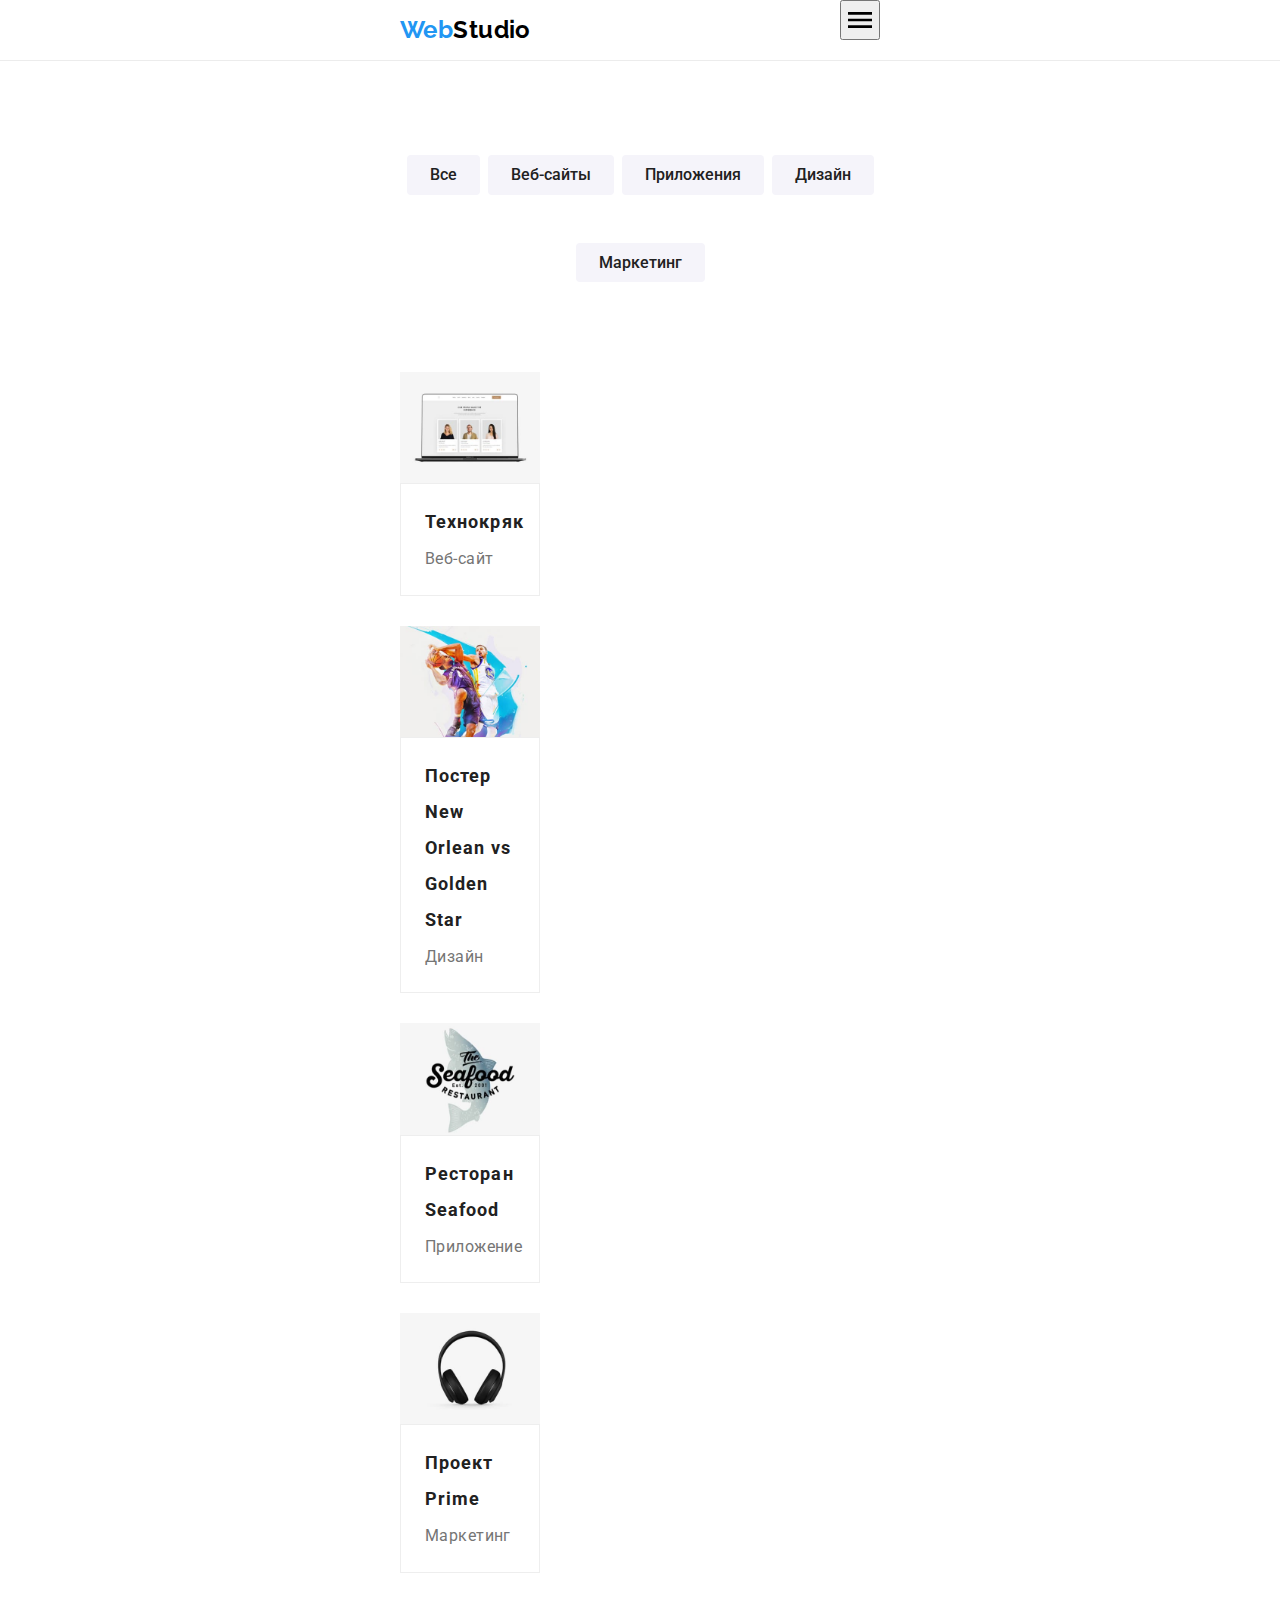
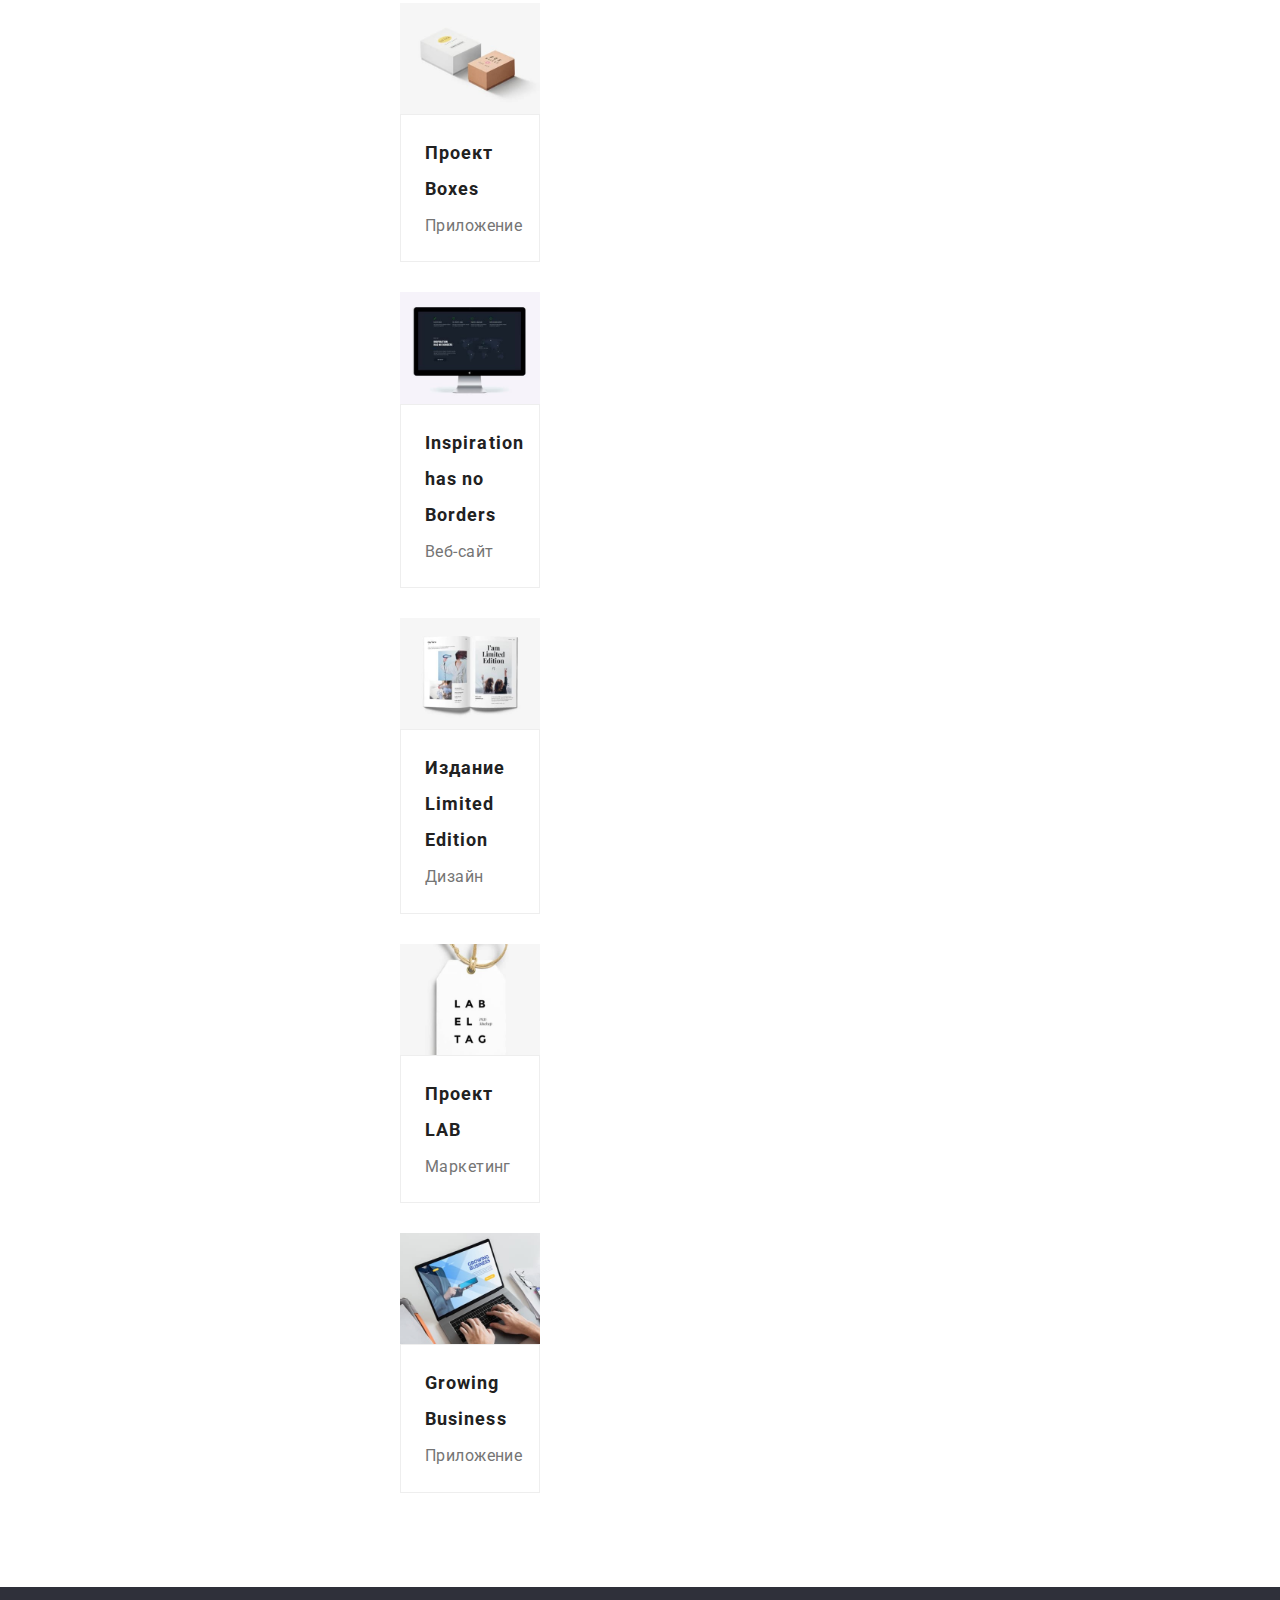
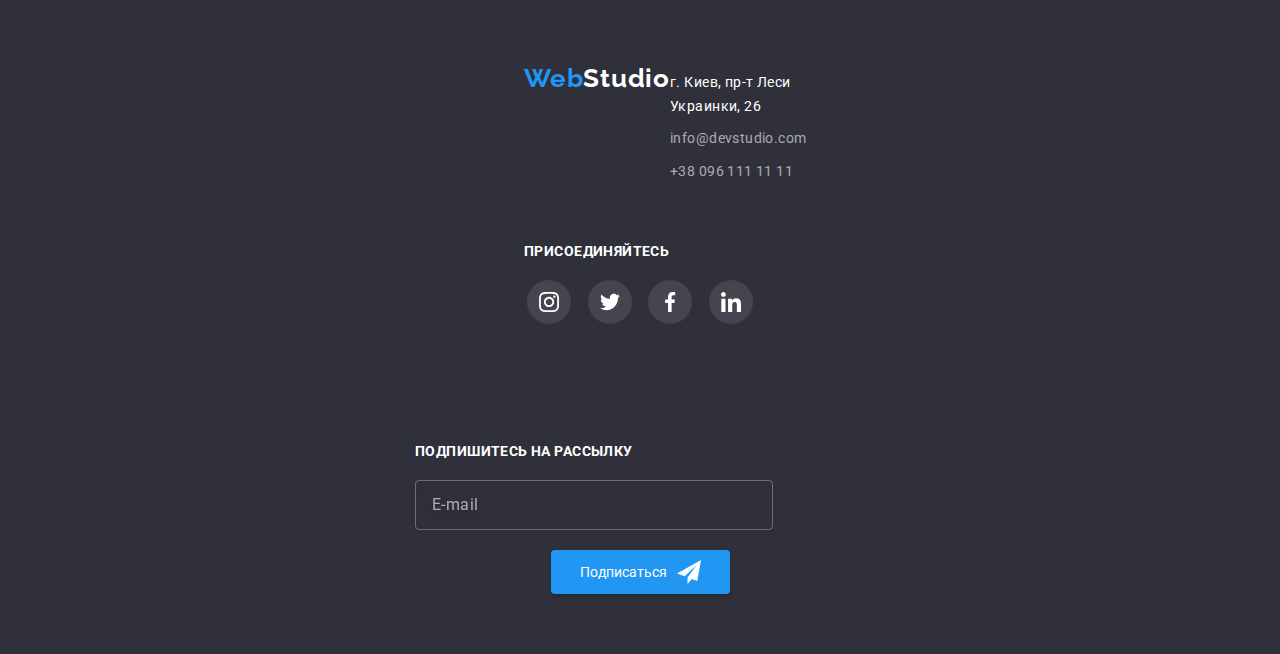
==== portfolio.html @ f0e261b6 "update" ====
<!DOCTYPE html>
<html lang="ru">

<head>
    <meta charset="UTF-8">
    <meta http-equiv="X-UA-Compatible" content="IE=edge">
    <meta name="viewport" content="width=device-width, initial-scale=1.0">
    <title>Портфолио</title>
    <link rel="preconnect" href="https://fonts.googleapis.com">
    <link rel="preconnect" href="https://fonts.gstatic.com" crossorigin>
    <link
        href="https://fonts.googleapis.com/css2?family=Raleway:wght@700&family=Roboto:wght@400;500;700;900&display=swap"
        rel="stylesheet">
    <link rel="stylesheet" href="https://cdnjs.cloudflare.com/ajax/libs/modern-normalize/1.1.0/modern-normalize.css">
    <link rel=" stylesheet" href="./css/main.min.css">
</head>

<body>
    <!-- Шапка сайта -->
    <!-- <header class="header">
        <div class="container header-container">
            <nav class="navigation">
                <a lang="en" href="./index.html" class="logo">
                    <span class="logo__accent">Web</span>Studio
                </a>
                <ul class="navigation-list">
                    <li><a href="./index.html" class="navigation-list__link">Студия</a></li>
                    <li><a href="./portfolio.html" class="navigation-list__link current">Портфолио</a></li>
                    <li><a href="./portfolio.html" class="navigation-list__link">Контакты</a></li>
                </ul>
            </nav>
            <ul class="contact-list">
                <li class="contact-list__item">
                    <a lang="en" href="mailto:info@devstudio.com" class="contact-list__email">
                        <svg class="contact-list__icon-envelope" width="16px" height="12px">
                            <use href="./images2/symbol-defs.svg#icon-envelope-hover">
                            </use>
                        </svg>info@devstudio.com
                    </a>
                </li>
                <li class="contact-list__item">
                    <a href="tel:+380961111111" class="contact-list__tel">
                        <svg class="contact-list__icon-tel" width="10px" height="16px">
                            <use href="./images2/symbol-defs.svg#icon-tel"></use>
                        </svg>+38 096 111 11 11
                    </a>
                </li>
            </ul>
        </div>
    </header> -->
    <!--Шапка сайта -->
    <header class="header">
        <div class="container header-container">
            <!-- мобильное меню шапки -->
            <div class="logo-box">
                <a lang=" en" href="./index.html" class="logo">
                    <span class="logo__accent">Web</span>Studio
                </a>
                <button type="button" class="menu-open-button js-open-menu" aria-expanded="false"
                    aria-controls="mobile-menu">
                    <svg width="24" height="16" aria-label="Переключатель мобильного меню">
                        <use class="icon-menu" href="./images3/symbol-defs4.svg#icon-menu_24px"></use>
                    </svg>
                </button>
            </div>
            <div class="menu-container js-menu-container" id="mobile-menu">
                <button type="button" class="menu-close-button js-close-menu" aria-expanded="false"
                    aria-controls="mobile-menu">
                    <svg width="19" height="19" aria-label="Переключатель мобильного меню">
                        <use class="icon-cross" href="./images3/symbol-defs4.svg#icon-close_24px"></use>
                    </svg>
                </button>
                <nav class="mob-menu-navigation">
                    <ul class="mob-menu-list">
                        <li><a href="./index.html" class="mob-menu__link current-mob">Студия</a></li>
                        <li><a href="./portfolio.html" class="mob-menu__link">Портфолио</a></li>
                        <li><a href="./portfolio.html" class="mob-menu__link">Контакты</a></li>
                    </ul>
                </nav>
                <div class="mobile-box">
                    <ul class="mob-menu-contact-list">
                        <li class="mob-menu-contact__item">
                            <a href="tel:+380961111111" class="mob-menu-contact__tel">
                                +38 096 111 11 11
                            </a>
                        </li>
                        <li class="mob-menu-contact__item">
                            <a lang="en" href="mailto:info@devstudio.com" class="mob-menu-contact__email">
                                info@devstudio.com
                            </a>
                        </li>
                    </ul>
                    <ul class="mob-menu-social__list">
                        <li class="mob-menu-social__item"><a class="mob-menu-social" href=" #">Instagram</a>
                        </li>
                        <li class="mob-menu-social__item"><a class="mob-menu-social" href="#">Twitter</a>
                        </li>
                        <li class="mob-menu-social__item"><a class="mob-menu-social" href="#">Facebook</a>
                        </li>
                        <li class="mob-menu-social__item"><a class="mob-menu-social" href="#">LinkedIn</a>
                        </li>
                    </ul>
                </div>
            </div>
        </div>
        </div>
    </header>
    <main>
        <section class="galery">
            <div class="container">
                <!-- Фильтр работ -->
                <h1 class="visually-hidden">Наши работы</h1>
                <ul class="btn-group">
                    <li><button class="btn-group__button primary" type="button">Все</button></li>
                    <li><button class="btn-group__button" type="button">Веб-сайты</button></li>
                    <li><button class="btn-group__button" type="button">Приложения</button></li>
                    <li><button class="btn-group__button" type="button">Дизайн</button></li>
                    <li><button class="btn-group__button" type="button">Маркетинг</button></li>
                </ul>
                <!-- Галерея -->
                <ul class="galery-list">
                    <li class="galery-list__item">
                        <a href="#" class="galery-list__photo" target="_blank">
                            <div class="product">
                                <img src="./images/img1.jpg" alt="Фото сайта" width="370" />
                                <div class="product__text">
                                    <p class="product__overlay">Ресурс предлагает комплексные предложения с разным
                                        уровнем
                                        функционала и
                                        сервисов. Все это позволит посетителю получить исчерпывающие сведения о компании
                                        или частном лице.</p>
                                </div>
                            </div>
                            <div class="product__name">
                                <h2 class="product__title">Технокряк</h2>
                                <p class="product__work">Веб-сайт</p>
                            </div>
                        </a>
                    </li>
                    <li class="galery-list__item">
                        <a href="#" class="galery-list__photo" target="_blank">
                            <div class="product">
                                <img src=" ./images/img2.jpg" alt="Фото постера" width="370" />
                                <div class="product__text">
                                    <p class="product__overlay">Ресурс предлагает комплексные предложения с разным
                                        уровнем
                                        функционала и
                                        сервисов. Все это позволит посетителю получить исчерпывающие сведения о компании
                                        или частном лице.</p>
                                </div>
                            </div>
                            <div class="product__name">
                                <h2 class="product__title">Постер New Orlean vs Golden Star</h2>
                                <p class="product__work">Дизайн</p>
                            </div>
                        </a>
                    </li>
                    <li class="galery-list__item">
                        <a href="#" class="galery-list__photo" target="_blank">
                            <div class="product">
                                <img src="./images/img3.jpg" alt="Фото ресторана" width="370" />
                                <div class="product__text">
                                    <p class="product__overlay">Ресурс предлагает комплексные предложения с разным
                                        уровнем
                                        функционала и
                                        сервисов. Все это позволит посетителю получить исчерпывающие сведения о компании
                                        или частном лице.</p>
                                </div>
                            </div>
                            <div class="product__name">
                                <h2 class="product__title">Ресторан Seafood</h2>
                                <p class="product__work">Приложение</p>
                            </div>
                        </a>
                    </li>
                    <li class="galery-list__item">
                        <a href="#" class="galery-list__photo" target="_blank">
                            <div class="product">
                                <img src="./images/img4.jpg" alt="Фото Аудио" width="370" />
                                <div class="product__text">
                                    <p class="product__overlay">Ресурс предлагает комплексные предложения с разным
                                        уровнем
                                        функционала и
                                        сервисов. Все это позволит посетителю получить исчерпывающие сведения о компании
                                        или частном лице.</p>
                                </div>
                            </div>
                            <div class="product__name">
                                <h2 class="product__title">Проект Prime</h2>
                                <p class="product__work">Маркетинг</p>
                            </div>
                        </a>
                    </li>
                    <li class="galery-list__item">
                        <a href="#" class="galery-list__photo" target="_blank">
                            <div class="product">
                                <img src="./images/img5.jpg" alt="Фото Коробок" width="370" />
                                <div class="product__text">
                                    <p class="product__overlay">Ресурс предлагает комплексные предложения с разным
                                        уровнем
                                        функционала и
                                        сервисов. Все это позволит посетителю получить исчерпывающие сведения о компании
                                        или частном лице.</p>
                                </div>
                            </div>
                            <div class="product__name">
                                <h2 class="product__title">Проект Boxes</h2>
                                <p class="product__work">Приложение</p>
                            </div>
                        </a>
                    </li>
                    <li class="galery-list__item">
                        <a href="#" class="galery-list__photo" target="_blank">
                            <div class="product">
                                <img src="./images/img6.jpg" alt="Фото Монитора" width="370" />
                                <div class="product__text">
                                    <p class="product__overlay">Ресурс предлагает комплексные предложения с разным
                                        уровнем
                                        функционала и
                                        сервисов. Все это позволит посетителю получить исчерпывающие сведения о компании
                                        или частном лице.</p>
                                </div>
                            </div>
                            <div class="product__name">
                                <h2 class="product__title">Inspiration has no Borders</h2>
                                <p class="product__work">Веб-сайт</p>
                            </div>
                        </a>
                    </li>
                    <li class="galery-list__item">
                        <a href="#" class="galery-list__photo" target="_blank">
                            <div class="product">
                                <img src="./images/img7.jpg" alt="Фото Книги" width="370" />
                                <div class="product__text">
                                    <p class="product__overlay">Ресурс предлагает комплексные предложения с разным
                                        уровнем
                                        функционала и
                                        сервисов. Все это позволит посетителю получить исчерпывающие сведения о компании
                                        или частном лице.</p>
                                </div>
                            </div>
                            <div class="product__name">
                                <h2 class="product__title">Издание Limited Edition</h2>
                                <p class="product__work">Дизайн</p>
                            </div>
                        </a>
                    </li>
                    <li class="galery-list__item">
                        <a href="#" class="galery-list__photo" target="_blank">
                            <div class="product">
                                <img src="./images/img8.jpg" alt="Фото Бирки" width="370" />
                                <div class="product__text">
                                    <p class="product__overlay">Ресурс предлагает комплексные предложения с разным
                                        уровнем
                                        функционала и
                                        сервисов. Все это позволит посетителю получить исчерпывающие сведения о компании
                                        или частном лице.</p>
                                </div>
                            </div>
                            <div class="product__name">
                                <h2 class="product__title">Проект LAB</h2>
                                <p class="product__work">Маркетинг</p>
                            </div>
                        </a>
                    </li>
                    <li class="galery-list__item">
                        <a href="#" class="galery-list__photo" target="_blank">
                            <div class="product">
                                <img src="./images/img9.jpg" alt="Фото Ноутбук" width="370" />
                                <div class="product__text">
                                    <p class="product__overlay">Ресурс предлагает комплексные предложения с разным
                                        уровнем
                                        функционала и
                                        сервисов. Все это позволит посетителю получить исчерпывающие сведения о компании
                                        или частном лице.</p>
                                </div>
                            </div>
                            <div class="product__name">
                                <h2 class="product__title">Growing Business</h2>
                                <p class="product__work">Приложение</p>
                            </div>
                        </a>
                    </li>
                </ul>
            </div>
        </section>
    </main>
    <!-- Футер сайта -->
    <footer class="footer">
        <div class="container footer-container">
            <div class="locate">
                <a lang="en" href="./index.html" class="logo">
                    <span class="logo__accent">Web</span>Studio
                </a>
                <address class="adress">
                    <ul class="adress__list">
                        <li class="adress__item">г. Киев, пр-т Леси Украинки, 26</li>
                        <li><a lang="en" href="mailto:info@devstudio.com"
                                class="adress__email-item">info@devstudio.com</a>
                        </li>
                        <li><a href="tel:+380961111111" class="adress__tel-item">+38 096 111 11 11</a></li>
                    </ul>
                </address>
            </div>
            <div class="join section">
                <h3 class="join__title">присоединяйтесь</h3>
                <ul class="join__list">
                    <li class="media">
                        <a href="" class="media__link">
                            <svg class="media__icon" width="20" height="20">
                                <use href="./images2/symbol-defs.svg#icon-instagram" />
                            </svg>
                        </a>
                    </li>
                    <li class="media">
                        <a href="" class="media__link">
                            <svg class="media__icon" width="20" height="20">
                                <use href="./images2/symbol-defs.svg#icon-twitter" />
                            </svg>
                        </a>
                    </li>
                    <li class="media">
                        <a href="" class="media__link">
                            <svg class="media__icon" width="20" height="20">
                                <use href="./images2/symbol-defs.svg#icon-facebook" />
                            </svg>
                        </a>
                    </li>
                    <li class="media">
                        <a href="" class="media__link">
                            <svg class="media__icon" width="20" height="20">
                                <use href="./images2/symbol-defs.svg#icon-linkedin" />
                            </svg>
                        </a>
                    </li>
                </ul>
            </div>
            <form class="subscription">
                <p class="subscription__title">Подпишитесь на рассылку</p>
                <label class="subscription-label" for="email"></label>
                <div class="subscription__btn">
                    <input class="subscription__input" type="email" name="email" id="email" placeholder="E-mail" />
                    <button class="subscription__button" type="submit">Подписаться
                        <svg class="subscription__icon" width="24" height="24">
                            <use href="./images3/symbol-defs2.svg#icon-icon-send"></use>
                        </svg>
                    </button>
                </div>
            </form>
        </div>
        </div>
    </footer>
    <script src="./js/modal.js"></script>
</body>



</html>
---- css/main.min.css ----
.visually-hidden{position:absolute;white-space:nowrap;width:1px;height:1px;overflow:hidden;border:0;padding:0;clip:rect(0 0 0 0);-webkit-clip-path:inset(50%);clip-path:inset(50%);margin:-1px}.backdrop.is-hidden{opacity:0;pointer-events:none;visibility:hidden}:root{--primary-text-color: #212121;--title-text-color: #757575;--secondary-title-text-color: #000000;--accent-color: #2196F3;--secondary-accent-color: #188CE8;--white: #FFFFFF;--primary-background-color: #2F303A;--secondary-background-color: #F5F4FA;--grey: #AFB1B8;--timing-function: cubic-bezier(0.4, 0, 0.2, 1)}.container{padding-right:15px;padding-left:15px;margin-left:auto;margin-right:auto;max-width:480px}@media screen and (min-width: 480px){.container{width:450px;max-width:auto;padding-right:0;padding-left:0}}@media screen and (min-width: 768px){.container{width:738px}}@media screen and (min-width: 1170px){.container{width:1170px}}.btn-group__button{gap:8px;border:none;color:var(--primary-text-color);background-color:var(--secondary-background-color);padding:6px 22px}@media screen and (min-width: 480px){.btn-group__button{margin-bottom:40px}}.btn-group__button.primary{display:flex;align-items:center;cursor:pointer;font-family:inherit;font-weight:500;font-size:16px;line-height:1.6;text-align:center;border-radius:4px;margin-left:0px;min-width:73px;color:var(--white);background-color:var(--accent-color)}.btn-group{display:flex;align-items:center;justify-content:flex-start;flex-wrap:wrap;gap:8px;margin-bottom:40px}.btn-group:nth-last-child(3){margin-right:0px}@media screen and (min-width: 768px){.btn-group{justify-content:center;margin-bottom:30px}}@media screen and (min-width: 1200px){.btn-group{justify-content:center;margin-bottom:50px}}.btn-group .btn-group__button{cursor:pointer;font-family:inherit;font-weight:500;font-size:16px;line-height:1.6;text-align:center;padding:6px 22px;border-radius:4px;border:1px solid rgba(0,0,0,0);color:var(--primary-text-color);background-color:var(--secondary-background-color);transition:color 250ms var(--timing-function),background-color 250ms var(--timing-function)}.btn-group .btn-group__button:hover,.btn-group .btn-group__button:focus{color:var(--white);background-color:var(--accent-color);box-shadow:0px 4px 4px rgba(0,0,0,.15)}.contact-list{display:flex;align-items:center;gap:50px;margin-left:auto}.contact-list__item{display:flex;align-items:center;margin-right:10px;gap:10px}.contact-list__email{display:flex;align-items:center;padding-top:32px;padding-bottom:32px;font-weight:500;font-size:14px;line-height:1.14;letter-spacing:.02em;color:var(--title-text-color);fill:currentColor;transition:color 250ms var(--timing-function)}.contact-list__email:hover,.contact-list__email:focus{color:var(--accent-color)}.contact-list__icon-envelope{margin-right:10px}.contact-list__icon-envelope:hover,.contact-list__icon-envelope:focus{fill:var(--accent-color)}.contact-list__tel{display:flex;align-items:center;justify-content:center;padding-top:32px;padding-bottom:32px;font-weight:500;font-size:14px;line-height:1.14;letter-spacing:.02em;color:var(--title-text-color);fill:currentColor;transition:color 250ms var(--timing-function)}.contact-list__tel:hover,.contact-list__tel:focus{color:var(--accent-color)}.contact-list__icon-tel{margin-right:10px}.contact-list__icon-tel:hover,.contact-list__icon-tel:focus{fill:var(--accent-color)}.adress{font-style:normal}.adress__item:hover,.adress__item:focus{color:var(--accent-color)}.adress__list{display:flex;flex-direction:column;gap:9px}.adress__item{font-weight:400;font-size:14px;line-height:1.7;color:var(--white);transition:color 250ms var(--timing-function)}.adress__email-item:hover,.adress__email-item:focus{color:var(--accent-color)}.adress__email-item{font-weight:400;font-size:14px;line-height:1.7;color:rgba(255,255,255,.6);transition:color 250ms var(--timing-function)}.adress__tel-item:hover,.adress__tel-item:focus{color:var(--accent-color)}.adress__tel-item{font-weight:400;font-size:14px;line-height:1.7;color:rgba(255,255,255,.6);transition:color 250ms var(--timing-function)}.backdrop{position:fixed;top:0px;left:0px;width:100%;height:100%;background-color:rgba(0,0,0,.2);overflow-y:scroll}.modal{position:absolute;top:50%;left:50%;width:528px;min-height:581px;padding:40px;background-color:var(--white);box-shadow:0px 1px 3px rgba(0,0,0,.12),0px 1px 1px rgba(0,0,0,.14),0px 2px 1px rgba(0,0,0,.2);border-radius:4px;opacity:1;transform:translate(-50%, -50%) scale(1);transition:transform 250ms var(--timing-function),opacity 250ms var(--timing-function),visibility 250ms var(--timing-function)}@media screen and (min-width: 480px){.modal{position:absolute;top:50%;left:50%;transform:translate(-50%, -50%);max-width:450px;width:100%}}.backdrop.is-hidden .modal{transform:translate(-50%, -50%) scale(0.8)}.modal__close{width:18px;height:18px;background-color:rgba(0,0,0,0)}.modal__button:hover .modal__close,.modal__button:focus .modal__close{fill:var(--accent-color)}.modal__button{display:flex;width:30px;height:30px;border-radius:50%;border:1px solid rgba(0,0,0,.1);align-items:center;justify-content:center;background-color:var(--white);top:8px;right:8px;position:absolute;cursor:pointer;fill:var(--secondary-title-text-color);transition:fill 250ms var(--timing-function)}.modal__title{font-weight:700;font-size:20px;line-height:1.15;text-align:center;letter-spacing:.03em;color:var(--primary-text-color);margin-bottom:12px}.modal__form{width:100%}.checkbox__label{font-size:14px;line-height:1.71;letter-spacing:.03em;color:var(--title-text-color);display:flex;align-items:center}.checkbox__label::before{content:"";width:16px;height:15px;border:2px solid var(--primary-text-color);border-radius:4px;margin-right:7px;align-items:center;transition:background-color 250ms var(--timing-function)}.checkbox:checked+.checkbox__label::before{background-color:var(--accent-color);background-image:url("../images3/icon check-2.svg");background-repeat:no-repeat;background-position:center;background-size:contain;background-origin:border-box;border-color:var(--accent-color)}.checkbox__accent{color:var(--accent-color);border-bottom:1px solid var(--accent-color);cursor:pointer;margin-left:5px;display:inline-block}.checkbox__accent:hover .checkbox__accent:focus{color:var(--accent-color)}.submit{font-weight:700;font-size:16px;line-height:1.88;display:flex;align-items:center;text-align:center;letter-spacing:.06em;width:200px;height:50px;display:block;margin-right:auto;margin-left:auto;padding-top:10px;padding-bottom:10px;padding-left:56px;padding-right:55px;color:var(--white);background-color:var(--accent-color);box-shadow:0px 4px 4px rgba(0,0,0,.15);border-radius:4px;cursor:pointer;border:none;transition:background-color 250ms var(--timing-function)}.submit:hover .submit:focus{background-color:#188ce8}.social__link{display:flex;width:44px;height:44px;border-radius:50%;align-items:center;justify-content:center;fill:currentColor;color:var(--grey);transition:color 250ms var(--timing-function),background-color 250ms var(--timing-function)}.social__link:hover,.social__link:focus{background-color:var(--accent-color);color:var(--white)}.social{display:flex;align-items:center;justify-content:center;gap:10px;margin-top:0px;margin-left:auto;margin-right:auto}.social__item{display:flex;align-items:center;justify-content:center;width:44px;height:44px;border-radius:50%;background-color:var(--white);fill:var(--grey);cursor:pointer}.social__item .one{width:44px;border-radius:50%}.media{gap:10px}.media__link{display:flex;width:44px;height:44px;border-radius:50%;align-items:center;justify-content:center;background-color:rgba(255,255,255,.1);fill:currentColor;color:var(--white);transition:background-color 250ms var(--timing-function)}.media__icon{fill:var(--white)}.media__link:hover,.media__link:focus{background-color:var(--accent-color)}.work__title{display:flex;font-weight:700;font-size:36px;line-height:1.17;text-align:center;justify-content:center;margin-right:auto;margin-bottom:50px;color:var(--primary-text-color)}@media screen and (max-width: 768px){.work__title{display:none}}.team__title{margin-bottom:30px;font-weight:700;font-size:28px;line-height:1.18;text-align:center;letter-spacing:.03em;color:var(--primary-text-color)}@media screen and (max-width: 767px){.team__title{display:none}}@media screen and (min-width: 1200px){.team__title{margin-bottom:50px;font-size:36px}}.clients__title{margin-bottom:30px;font-weight:700;font-size:28px;line-height:1.18;text-align:center;letter-spacing:.03em;color:var(--primary-text-color)}@media screen and (min-width: 1200px){.clients__title{margin-bottom:50px;font-size:36px}}.data{left:7px;bottom:10px;margin-bottom:20px}.data__form-input{width:100%;height:40px;border:1px solid rgba(33,33,33,.2);border-radius:4px;font:inherit;transition:border 250ms var(--timing-function);padding-left:42px}.data__form-input:focus{outline-color:var(--accent-color)}.data__form-input:focus+.data__icon{fill:var(--accent-color)}.data__icon{position:absolute;width:18px;height:18px;top:50%;left:12px;fill:var(--primary-text-color);transform:translateY(-50%);transition:fill 250ms var(--timing-function)}.data__input-wrap{position:relative}.comment__form{font-weight:400;font-size:12px;line-height:1.17;letter-spacing:.01em;width:100%;height:138px;border:1px solid rgba(33,33,33,.2);border-radius:4px;resize:none;padding-top:12px;padding-left:16px}.comment__form:focus{outline-color:var(--accent-color)}.subscription__input{width:358px;height:50px;border:1px solid rgba(255,255,255,.3);filter:drop-shadow(0px 4px 4px rgba(0, 0, 0, 0.15));border-radius:4px;background-color:rgba(0,0,0,0)}.header .logo{color:var(--secondary-title-text-color);font-family:"Raleway",sans-serif;text-decoration:none;font-weight:700;font-size:24px;line-height:1.17}.logo{padding-top:16px;padding-bottom:16px}.logo__accent{color:var(--accent-color)}.footer .logo{font-weight:700;font-size:26px;line-height:1.17;text-align:center;letter-spacing:.03em;color:var(--white);display:inline-block;margin-bottom:20px;font-family:"Raleway",sans-serif;text-decoration:none;background:var(--primary-background-color)}body{font-size:14px;font-family:"Roboto",sans-serif;letter-spacing:.03em;color:var(--primary-text-color);background-color:var(--white)}*,*:before,*:after{padding:0px;margin:0px;box-sizing:border-box}ul{list-style:none;padding:0px;margin:0px}h1,h2,h3,h4,h5,h6,p{margin-top:0px;margin-bottom:0px}img{display:block;width:100%;height:auto;max-width:100%}a{text-decoration:none}.galery{padding-top:94px;padding-bottom:94px}.galery.container{width:1200px;padding-left:15px;padding-right:15px;margin-left:auto;margin-left:auto}.galery-title-hidden{display:none}.product__title{margin-bottom:4px;font-weight:700;font-size:18px;line-height:2;letter-spacing:.06em;color:var(--primary-text-color)}.product__name{flex-grow:1;padding-top:20px;padding-bottom:20px;padding-left:24px;padding-right:24px;border:1px solid #eee}.galery-list__item{width:100%;border-radius:4px}@media screen and (min-width: 480px){.galery-list__item{width:100%}}@media screen and (min-width: 768px){.galery-list__item{width:calc((100% - 30px)/2)}}@media screen and (min-width: 1200px){.galery-list__item{width:calc((100% - 60px)/3)}}.galery-list__item:nth-child(3){margin-right:0px}.galery-list__item:nth-last-child(3){margin-bottom:0px}.galery-list{display:flex;flex-direction:column;justify-content:flex-start;height:100%;gap:30px}.product__work{font-weight:400;font-size:16px;line-height:1.9;color:var(--title-text-color)}.galery-list__photo{display:block;text-decoration:none;transition:box-shadow 250ms var(--timing-function)}.galery-list__photo:hover,.galery-list__photo:focus{box-shadow:0px 4px 4px rgba(0,0,0,.15)}.product__text{position:absolute;top:0;left:0;width:100%;height:100%;color:var(--white);background-color:rgba(33,150,243,.9);transform:translateY(100%);transition:transform 250ms cubic-bezier(0.4, 0, 0.2, 1);padding:63px 24px}.product__overlay{font-weight:400;font-size:18px;line-height:1.56;letter-spacing:.03em;text-align:start}.product{position:relative;overflow:hidden}.galery-list__photo:hover .product__text,.galery-list__photo:focus .product__text{transform:translateY(0%)}.footer{padding-top:60px;padding-bottom:60px;margin-bottom:0px;background:var(--primary-background-color)}footer.container{display:flex;flex-direction:column;align-items:center;justify-content:center}@media screen and (min-width: 768px){footer.container{flex-wrap:wrap;flex-direction:row;align-items:baseline;justify-content:space-around}}.footer-container{padding:60px,0;display:flex;flex-direction:column}@media screen and (max-width: 1199px){.footer-container{display:block;justify-content:center}}@media screen and (min-width: 1220px){.footer-container{display:flex;justify-content:space-between}}.locate{display:flex;flex-direction:column;align-items:center;justify-content:center;padding-left:124px;padding-right:124px;margin-bottom:60px}@media screen and (min-width: 768px){.locate{width:100%;justify-content:space-around;flex-direction:row;align-items:baseline}}@media screen and (min-width: 768px){.adress{display:block;margin-bottom:0}}.header{position:relative;border-bottom:1px solid #ececec}header.container{align-items:center;justify-content:space-between}.header-container{align-items:center}.navigation{align-items:center}.navigation-list__link{font-weight:500;font-size:14px;line-height:1.14;letter-spacing:.02em;color:var(--primary-text-color);transition:color 250ms var(--timing-function)}.navigation-list__link:hover,.navigation-list__link:focus{color:var(--accent-color)}.navigation-list{align-items:center;justify-content:space-between;gap:50px}.current{display:block;padding-top:32px;padding-bottom:32px;color:var(--accent-color);position:relative}.current::after{position:absolute;content:"";display:block;width:100%;height:4px;border-radius:2px;background:var(--accent-color);left:0px;bottom:-1px;transition:background 250ms var(--timing-function),color 250ms var(--timing-function)}.hero{width:100%;height:600px;margin-left:auto;margin-right:auto;background-color:#c4c4c4;background-image:linear-gradient(to right, rgba(47, 48, 58, 0.4), rgba(47, 48, 58, 0.4)),url("../images2/hero.jpg");background-size:cover;background-repeat:no-repeat;background-position:center;text-align:center;padding-top:200px;padding-bottom:200px}@media screen and (min-width: 480px){.hero{width:450px}}@media screen and (min-width: 768px){.hero{width:738px}}@media screen and (min-width: 1170px){.hero{width:1170px}}.hero__title{width:360px;font-weight:900;font-size:26px;line-height:1.6;letter-spacing:.06em;text-transform:uppercase;margin-bottom:35px;margin-left:auto;margin-right:auto;color:var(--white)}.hero__button-primary{font-family:inherit;cursor:pointer;font-weight:700;font-size:16px;line-height:1.88;display:flex;align-items:center;text-align:center;letter-spacing:.06em;padding:10px 22px;margin-bottom:0px;margin-left:auto;margin-right:auto;width:200px;justify-content:center;color:var(--white);background-color:var(--accent-color);border:none;border-radius:4px;transition:background-color 250ms var(--timing-function),color 250ms var(--timing-function)}.hero__button-primary:hover,.hero__button-primary:focus{background:var(--secondary-accent-color);color:var(--white)}.team{padding-top:94px;padding-bottom:94px;background-color:var(--secondary-background-color);margin-bottom:100px}.team__list{width:100%;display:flex;flex-wrap:wrap;align-items:center;gap:30px}.card{background-color:var(--white);box-shadow:0px 1px 3px rgba(0,0,0,.12),0px 1px 1px rgba(0,0,0,.14),0px 2px 1px rgba(0,0,0,.2);border-radius:0px 0px 4px 4px}@media screen and (min-width: 480px){.card{width:100%;margin-bottom:22px}}@media screen and (min-width: 768px){.card{width:calc((100% - 30px)/2);padding-left:15;padding-right:15;padding-top:123;padding-bottom:60}}@media screen and (min-width: 1200px){.card{width:calc((100% - 90px)/4)}}.card__images{margin-bottom:130px}.card__name{padding-top:30px;padding-bottom:30px;padding-right:30px;padding-left:30px}.card__title{margin-bottom:10px;align-content:center;justify-content:center;font-weight:500;font-size:16px;line-height:1.18;text-align:center;color:var(--primary-text-color)}.card__text{font-weight:400;font-size:16px;line-height:1.18;text-align:center;color:var(--title-text-color);margin-bottom:16px}.clients__section{padding-top:60px;padding-bottom:60px}.clients__list{display:flex;flex-direction:column;align-items:center;justify-content:center;margin:-15px}@media screen and (min-width: 1200px){.clients__list{gap:30px}}.clients__item{display:flex;flex-direction:column;align-items:center;justify-content:center}@media screen and (max-width: 767px){.clients__item{width:calc((100% - 30px)/2)}}@media screen and (min-width: 768px){.clients__item{width:calc((100% - 60px)/3)}}@media screen and (min-width: 1200px){.clients__item{width:calc(100% - 30px)}}.clients__link{display:flex;align-items:center;justify-content:center;width:170px;height:92px;border:1px solid #afb1b8;border-radius:4px;fill:currentColor;color:var(--grey);transition:color 250ms var(--timing-function)}.clients__link:hover,.clients__link:focus{border:1px solid var(--accent-color);fill:var(--accent-color)}.clients__logo:hover,.clients__logo:focus{background-color:var(--white);fill:var(--accent-color)}.work{padding-top:0px}@media screen and (max-width: 768px){.work{display:none}}.work__list{display:flex;align-items:center;justify-content:space-between;gap:30px}.specifics{position:relative}.specifics__text{position:absolute;bottom:0px;display:flex;text-align:center;justify-content:center;width:100%;height:70px;background:rgba(47,48,58,.8)}.specifics__name{font-weight:700;font-size:14px;line-height:1.14;text-align:center;padding-top:27px;padding-bottom:27px;letter-spacing:.03em;text-transform:uppercase;color:var(--white)}.subscription-box{display:flex;align-items:center;justify-content:center}@media screen and (min-width: 768px){.subscription-box{flex-wrap:wrap}}.subscription{display:block;justify-content:center;gap:12px;padding-left:15px;padding-right:15px}.subscription__title{font-weight:700;font-size:14px;line-height:1.14;letter-spacing:.03em;text-transform:uppercase;padding-top:0px;padding-bottom:0px;margin-bottom:20px;color:var(--white)}@media screen and (min-width: 768px){.subscription__title{margin-top:60px}}.subscription__btn{flex-direction:column;align-items:center;justify-content:center;gap:12px}.subscription__button{display:flex;align-items:center;justify-content:center;background:var(--accent-color);color:var(--white);box-shadow:0px 4px 4px rgba(0,0,0,.15);border-radius:4px;border:none;padding:10px 29px;margin-top:20px;margin-left:auto;margin-right:auto}.subscription__icon{margin-left:10px;align-self:center;fill:var(--white)}.subscription__input::-moz-placeholder{width:47px;height:20px;left:831px;top:2802px;font-weight:400;font-size:16px;line-height:1.25;align-items:center;letter-spacing:.03em;color:rgba(255,255,255,.6);padding-left:16px}.subscription__input:-ms-input-placeholder{width:47px;height:20px;left:831px;top:2802px;font-weight:400;font-size:16px;line-height:1.25;align-items:center;letter-spacing:.03em;color:rgba(255,255,255,.6);padding-left:16px}.subscription__input::placeholder{width:47px;height:20px;left:831px;top:2802px;font-weight:400;font-size:16px;line-height:1.25;align-items:center;letter-spacing:.03em;color:rgba(255,255,255,.6);padding-left:16px}.features{padding-top:94px;padding-bottom:94px;margin-bottom:0px;background-color:var(--white)}.features .container{display:flex;align-items:center;justify-content:space-between}.features-list__list{display:flex;flex-wrap:wrap;gap:30px}.features-list__icon{display:flex;align-items:center;justify-content:center;height:120px;margin-bottom:30px;background:var(--secondary-background-color);border-radius:4px;background-position:center}@media screen and (min-width: 768px){.features-list__icon{width:calc((100% - 30px)/2)}}@media screen and (min-width: 1200px){.features-list__icon{width:calc((100% - 90px)/4)}}.features-list__title{font-weight:700;font-size:14px;line-height:1.14;letter-spacing:.03em;text-align:center;text-transform:uppercase;margin-bottom:10px;color:var(--primary-text-color)}.features-list__text{font-weight:400;font-size:14px;line-height:1.7;text-align:start;margin-top:0px;color:var(--title-text-color)}.item:not(:last-child){margin-right:30px}.features-list__item{width:100%}.join__title{font-weight:700;font-size:14px;line-height:1.14;letter-spacing:.03em;text-transform:uppercase;color:var(--white);padding-top:0px;padding-bottom:0px;margin-bottom:20px}.join__list{display:flex;align-items:center;justify-content:space-around;gap:10px}.join{padding-left:124px;padding-right:124px;margin-bottom:60px}.logo-box{display:flex;text-align:center;justify-content:space}.menu-open-button{margin-left:auto;width:40px;height:40px;padding-top:10px;padding-bottom:10px}.menu-container{display:flex;flex-direction:column;position:fixed;top:0;left:0;width:100vw;height:100vh;padding:48px 40px;background-color:#fff;z-index:999;transform:translateX(100%);transition:transform 250ms ease-in-out}.menu-container.is-open{transform:translateX(0)}.menu-close-button{position:absolute;top:10px;right:10px;width:40px;height:40px;display:block;margin-left:auto;margin-bottom:5px;background-color:rgba(0,0,0,0);fill:var(--primary-text-color);border:none}.menu-close-button:hover,.menu-close-button:focus{fill:var(--accent-color)}.mob-menu-navigation{margin-bottom:302px}.mob-menu-list{display:flex;flex-direction:column;gap:32px}.mob-menu__link{font-weight:500;font-size:40px;line-height:1.18;letter-spacing:.02em;color:var(--primary-text-color)}.current-mob,.mob-menu__link:hover,.mob-menu__link:focus{color:var(--accent-color)}.mobile-box{display:flex;flex-direction:column;gap:64px;margin-top:auto}.mob-menu-contact__item{margin-bottom:32px}.mob-menu-contact__tel{font-weight:500;font-size:34px;line-height:.85;letter-spacing:.02em;color:var(--accent-color);margin-bottom:64px}@media screen and (min-width: 480px){.mob-menu-contact__tel{font-size:34px}}.mob-menu-contact__email{font-weight:500;font-size:24px;line-height:1.17;letter-spacing:.02em;color:var(--title-text-color)}.mob-menu-social{font-weight:500;font-size:18px;line-height:22px;letter-spacing:.02em;color:var(--accent-color)}.mob-menu-social__list{display:flex;gap:20px}.mob-menu-social__item:not(:last-child)::after{content:"";height:22px;width:1px;position:absolute;background-color:rgba(33,33,33,.2);right:-10px}.mob-menu-social__item{position:relative}/*# sourceMappingURL=main.min.css.map */
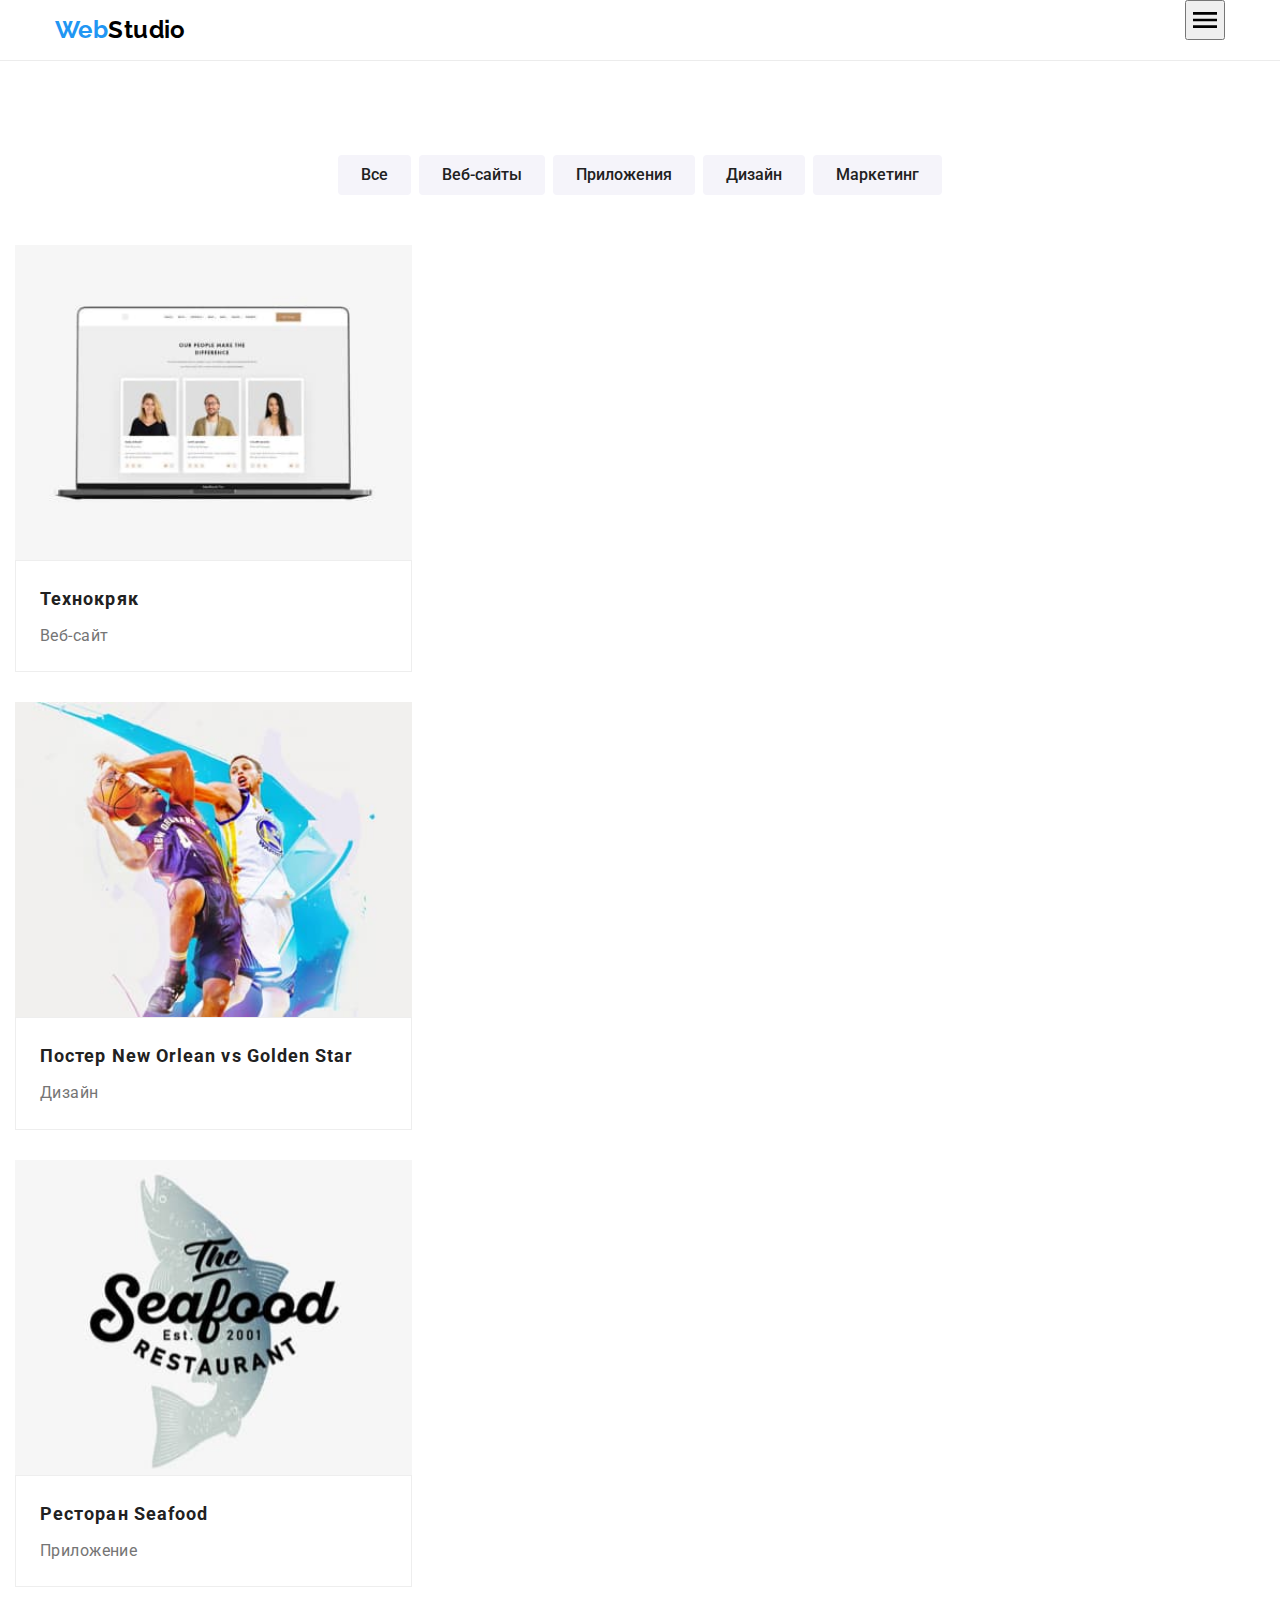
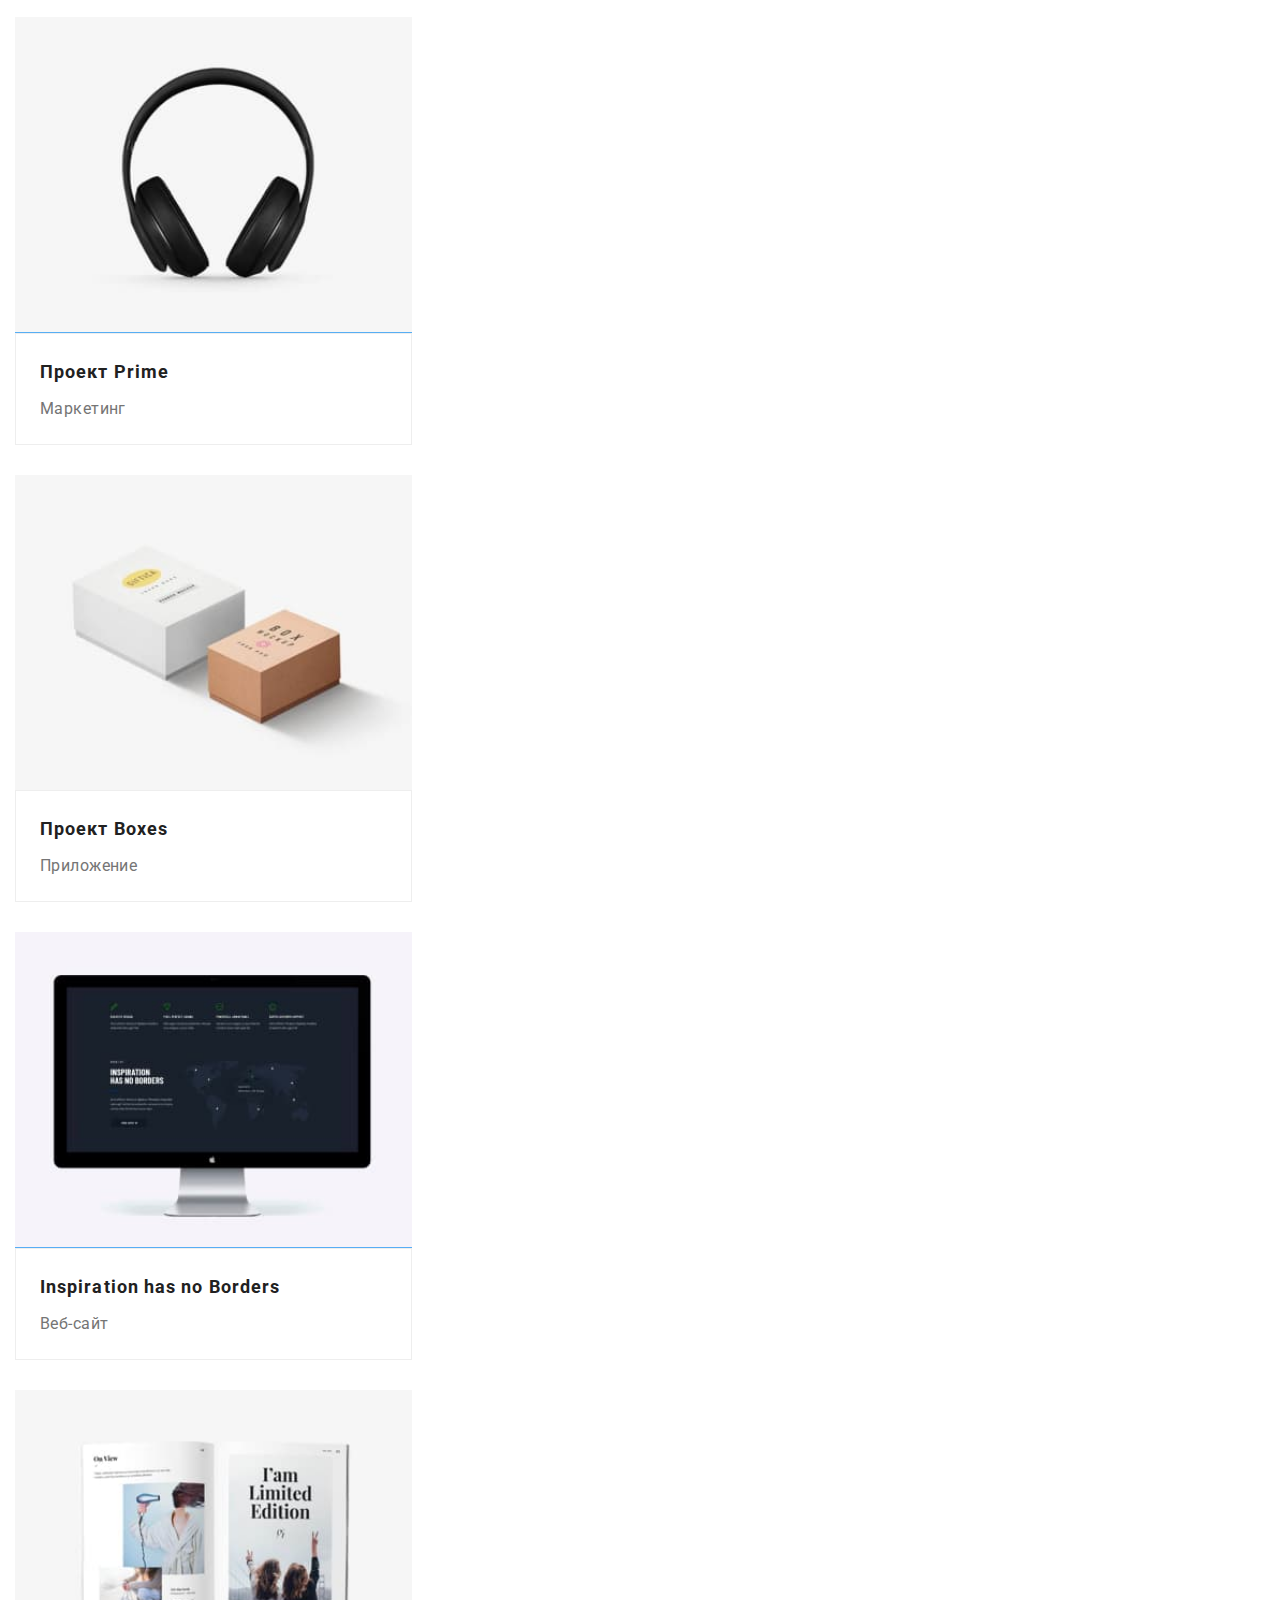
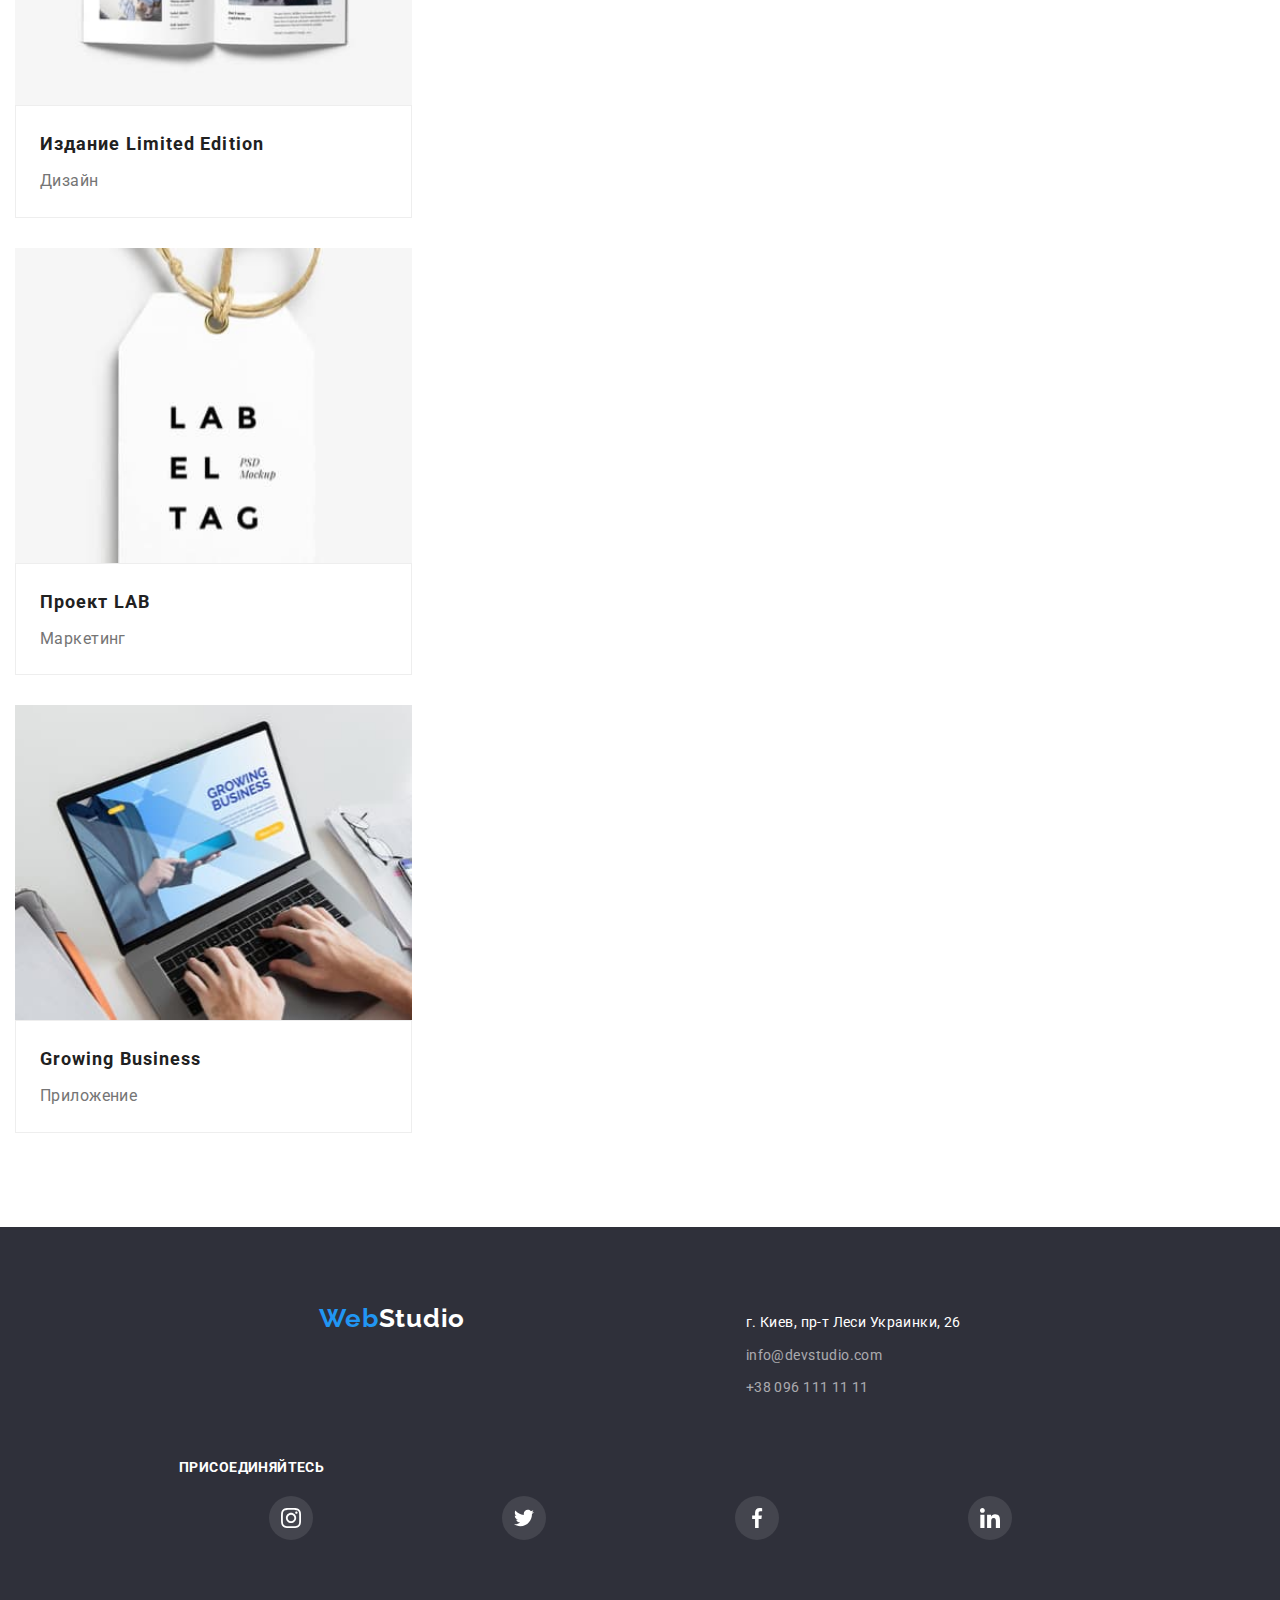
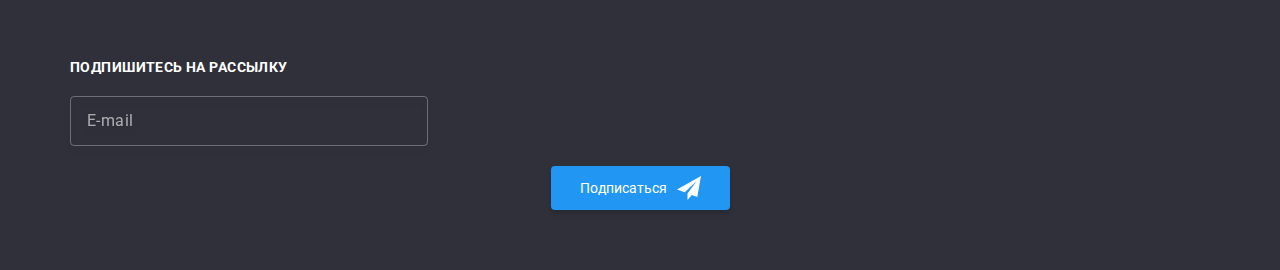
==== commit 8b2abcf7: "update" ====
--- a/portfolio.html
+++ b/portfolio.html
@@ -107,7 +107,7 @@
     </header>
     <main>
         <section class="galery">
-            <div class="container">
+            <div class="galery-container">
                 <!-- Фильтр работ -->
                 <h1 class="visually-hidden">Наши работы</h1>
                 <ul class="btn-group">
@@ -127,7 +127,8 @@
                                     <p class="product__overlay">Ресурс предлагает комплексные предложения с разным
                                         уровнем
                                         функционала и
-                                        сервисов. Все это позволит посетителю получить исчерпывающие сведения о компании
+                                        сервисов. Все это позволит посетителю получить исчерпывающие сведения о
+                                        компании
                                         или частном лице.</p>
                                 </div>
                             </div>
@@ -145,7 +146,8 @@
                                     <p class="product__overlay">Ресурс предлагает комплексные предложения с разным
                                         уровнем
                                         функционала и
-                                        сервисов. Все это позволит посетителю получить исчерпывающие сведения о компании
+                                        сервисов. Все это позволит посетителю получить исчерпывающие сведения о
+                                        компании
                                         или частном лице.</p>
                                 </div>
                             </div>
@@ -163,7 +165,8 @@
                                     <p class="product__overlay">Ресурс предлагает комплексные предложения с разным
                                         уровнем
                                         функционала и
-                                        сервисов. Все это позволит посетителю получить исчерпывающие сведения о компании
+                                        сервисов. Все это позволит посетителю получить исчерпывающие сведения о
+                                        компании
                                         или частном лице.</p>
                                 </div>
                             </div>
@@ -181,7 +184,8 @@
                                     <p class="product__overlay">Ресурс предлагает комплексные предложения с разным
                                         уровнем
                                         функционала и
-                                        сервисов. Все это позволит посетителю получить исчерпывающие сведения о компании
+                                        сервисов. Все это позволит посетителю получить исчерпывающие сведения о
+                                        компании
                                         или частном лице.</p>
                                 </div>
                             </div>
@@ -199,7 +203,8 @@
                                     <p class="product__overlay">Ресурс предлагает комплексные предложения с разным
                                         уровнем
                                         функционала и
-                                        сервисов. Все это позволит посетителю получить исчерпывающие сведения о компании
+                                        сервисов. Все это позволит посетителю получить исчерпывающие сведения о
+                                        компании
                                         или частном лице.</p>
                                 </div>
                             </div>
@@ -217,7 +222,8 @@
                                     <p class="product__overlay">Ресурс предлагает комплексные предложения с разным
                                         уровнем
                                         функционала и
-                                        сервисов. Все это позволит посетителю получить исчерпывающие сведения о компании
+                                        сервисов. Все это позволит посетителю получить исчерпывающие сведения о
+                                        компании
                                         или частном лице.</p>
                                 </div>
                             </div>
@@ -235,7 +241,8 @@
                                     <p class="product__overlay">Ресурс предлагает комплексные предложения с разным
                                         уровнем
                                         функционала и
-                                        сервисов. Все это позволит посетителю получить исчерпывающие сведения о компании
+                                        сервисов. Все это позволит посетителю получить исчерпывающие сведения о
+                                        компании
                                         или частном лице.</p>
                                 </div>
                             </div>
@@ -253,7 +260,8 @@
                                     <p class="product__overlay">Ресурс предлагает комплексные предложения с разным
                                         уровнем
                                         функционала и
-                                        сервисов. Все это позволит посетителю получить исчерпывающие сведения о компании
+                                        сервисов. Все это позволит посетителю получить исчерпывающие сведения о
+                                        компании
                                         или частном лице.</p>
                                 </div>
                             </div>
@@ -271,7 +279,8 @@
                                     <p class="product__overlay">Ресурс предлагает комплексные предложения с разным
                                         уровнем
                                         функционала и
-                                        сервисов. Все это позволит посетителю получить исчерпывающие сведения о компании
+                                        сервисов. Все это позволит посетителю получить исчерпывающие сведения о
+                                        компании
                                         или частном лице.</p>
                                 </div>
                             </div>
@@ -351,8 +360,7 @@
         </div>
     </footer>
     <script src="./js/modal.js"></script>
+    <script src="./js/menu.js"></script>
 </body>
 
-
-
 </html>--- a/css/main.min.css
+++ b/css/main.min.css
@@ -1 +1 @@
-.visually-hidden{position:absolute;white-space:nowrap;width:1px;height:1px;overflow:hidden;border:0;padding:0;clip:rect(0 0 0 0);-webkit-clip-path:inset(50%);clip-path:inset(50%);margin:-1px}.backdrop.is-hidden{opacity:0;pointer-events:none;visibility:hidden}:root{--primary-text-color: #212121;--title-text-color: #757575;--secondary-title-text-color: #000000;--accent-color: #2196F3;--secondary-accent-color: #188CE8;--white: #FFFFFF;--primary-background-color: #2F303A;--secondary-background-color: #F5F4FA;--grey: #AFB1B8;--timing-function: cubic-bezier(0.4, 0, 0.2, 1)}.container{padding-right:15px;padding-left:15px;margin-left:auto;margin-right:auto;max-width:480px}@media screen and (min-width: 480px){.container{width:450px;max-width:auto;padding-right:0;padding-left:0}}@media screen and (min-width: 768px){.container{width:738px}}@media screen and (min-width: 1170px){.container{width:1170px}}.btn-group__button{gap:8px;border:none;color:var(--primary-text-color);background-color:var(--secondary-background-color);padding:6px 22px}@media screen and (min-width: 480px){.btn-group__button{margin-bottom:40px}}.btn-group__button.primary{display:flex;align-items:center;cursor:pointer;font-family:inherit;font-weight:500;font-size:16px;line-height:1.6;text-align:center;border-radius:4px;margin-left:0px;min-width:73px;color:var(--white);background-color:var(--accent-color)}.btn-group{display:flex;align-items:center;justify-content:flex-start;flex-wrap:wrap;gap:8px;margin-bottom:40px}.btn-group:nth-last-child(3){margin-right:0px}@media screen and (min-width: 768px){.btn-group{justify-content:center;margin-bottom:30px}}@media screen and (min-width: 1200px){.btn-group{justify-content:center;margin-bottom:50px}}.btn-group .btn-group__button{cursor:pointer;font-family:inherit;font-weight:500;font-size:16px;line-height:1.6;text-align:center;padding:6px 22px;border-radius:4px;border:1px solid rgba(0,0,0,0);color:var(--primary-text-color);background-color:var(--secondary-background-color);transition:color 250ms var(--timing-function),background-color 250ms var(--timing-function)}.btn-group .btn-group__button:hover,.btn-group .btn-group__button:focus{color:var(--white);background-color:var(--accent-color);box-shadow:0px 4px 4px rgba(0,0,0,.15)}.contact-list{display:flex;align-items:center;gap:50px;margin-left:auto}.contact-list__item{display:flex;align-items:center;margin-right:10px;gap:10px}.contact-list__email{display:flex;align-items:center;padding-top:32px;padding-bottom:32px;font-weight:500;font-size:14px;line-height:1.14;letter-spacing:.02em;color:var(--title-text-color);fill:currentColor;transition:color 250ms var(--timing-function)}.contact-list__email:hover,.contact-list__email:focus{color:var(--accent-color)}.contact-list__icon-envelope{margin-right:10px}.contact-list__icon-envelope:hover,.contact-list__icon-envelope:focus{fill:var(--accent-color)}.contact-list__tel{display:flex;align-items:center;justify-content:center;padding-top:32px;padding-bottom:32px;font-weight:500;font-size:14px;line-height:1.14;letter-spacing:.02em;color:var(--title-text-color);fill:currentColor;transition:color 250ms var(--timing-function)}.contact-list__tel:hover,.contact-list__tel:focus{color:var(--accent-color)}.contact-list__icon-tel{margin-right:10px}.contact-list__icon-tel:hover,.contact-list__icon-tel:focus{fill:var(--accent-color)}.adress{font-style:normal}.adress__item:hover,.adress__item:focus{color:var(--accent-color)}.adress__list{display:flex;flex-direction:column;gap:9px}.adress__item{font-weight:400;font-size:14px;line-height:1.7;color:var(--white);transition:color 250ms var(--timing-function)}.adress__email-item:hover,.adress__email-item:focus{color:var(--accent-color)}.adress__email-item{font-weight:400;font-size:14px;line-height:1.7;color:rgba(255,255,255,.6);transition:color 250ms var(--timing-function)}.adress__tel-item:hover,.adress__tel-item:focus{color:var(--accent-color)}.adress__tel-item{font-weight:400;font-size:14px;line-height:1.7;color:rgba(255,255,255,.6);transition:color 250ms var(--timing-function)}.backdrop{position:fixed;top:0px;left:0px;width:100%;height:100%;background-color:rgba(0,0,0,.2);overflow-y:scroll}.modal{position:absolute;top:50%;left:50%;width:528px;min-height:581px;padding:40px;background-color:var(--white);box-shadow:0px 1px 3px rgba(0,0,0,.12),0px 1px 1px rgba(0,0,0,.14),0px 2px 1px rgba(0,0,0,.2);border-radius:4px;opacity:1;transform:translate(-50%, -50%) scale(1);transition:transform 250ms var(--timing-function),opacity 250ms var(--timing-function),visibility 250ms var(--timing-function)}@media screen and (min-width: 480px){.modal{position:absolute;top:50%;left:50%;transform:translate(-50%, -50%);max-width:450px;width:100%}}.backdrop.is-hidden .modal{transform:translate(-50%, -50%) scale(0.8)}.modal__close{width:18px;height:18px;background-color:rgba(0,0,0,0)}.modal__button:hover .modal__close,.modal__button:focus .modal__close{fill:var(--accent-color)}.modal__button{display:flex;width:30px;height:30px;border-radius:50%;border:1px solid rgba(0,0,0,.1);align-items:center;justify-content:center;background-color:var(--white);top:8px;right:8px;position:absolute;cursor:pointer;fill:var(--secondary-title-text-color);transition:fill 250ms var(--timing-function)}.modal__title{font-weight:700;font-size:20px;line-height:1.15;text-align:center;letter-spacing:.03em;color:var(--primary-text-color);margin-bottom:12px}.modal__form{width:100%}.checkbox__label{font-size:14px;line-height:1.71;letter-spacing:.03em;color:var(--title-text-color);display:flex;align-items:center}.checkbox__label::before{content:"";width:16px;height:15px;border:2px solid var(--primary-text-color);border-radius:4px;margin-right:7px;align-items:center;transition:background-color 250ms var(--timing-function)}.checkbox:checked+.checkbox__label::before{background-color:var(--accent-color);background-image:url("../images3/icon check-2.svg");background-repeat:no-repeat;background-position:center;background-size:contain;background-origin:border-box;border-color:var(--accent-color)}.checkbox__accent{color:var(--accent-color);border-bottom:1px solid var(--accent-color);cursor:pointer;margin-left:5px;display:inline-block}.checkbox__accent:hover .checkbox__accent:focus{color:var(--accent-color)}.submit{font-weight:700;font-size:16px;line-height:1.88;display:flex;align-items:center;text-align:center;letter-spacing:.06em;width:200px;height:50px;display:block;margin-right:auto;margin-left:auto;padding-top:10px;padding-bottom:10px;padding-left:56px;padding-right:55px;color:var(--white);background-color:var(--accent-color);box-shadow:0px 4px 4px rgba(0,0,0,.15);border-radius:4px;cursor:pointer;border:none;transition:background-color 250ms var(--timing-function)}.submit:hover .submit:focus{background-color:#188ce8}.social__link{display:flex;width:44px;height:44px;border-radius:50%;align-items:center;justify-content:center;fill:currentColor;color:var(--grey);transition:color 250ms var(--timing-function),background-color 250ms var(--timing-function)}.social__link:hover,.social__link:focus{background-color:var(--accent-color);color:var(--white)}.social{display:flex;align-items:center;justify-content:center;gap:10px;margin-top:0px;margin-left:auto;margin-right:auto}.social__item{display:flex;align-items:center;justify-content:center;width:44px;height:44px;border-radius:50%;background-color:var(--white);fill:var(--grey);cursor:pointer}.social__item .one{width:44px;border-radius:50%}.media{gap:10px}.media__link{display:flex;width:44px;height:44px;border-radius:50%;align-items:center;justify-content:center;background-color:rgba(255,255,255,.1);fill:currentColor;color:var(--white);transition:background-color 250ms var(--timing-function)}.media__icon{fill:var(--white)}.media__link:hover,.media__link:focus{background-color:var(--accent-color)}.work__title{display:flex;font-weight:700;font-size:36px;line-height:1.17;text-align:center;justify-content:center;margin-right:auto;margin-bottom:50px;color:var(--primary-text-color)}@media screen and (max-width: 768px){.work__title{display:none}}.team__title{margin-bottom:30px;font-weight:700;font-size:28px;line-height:1.18;text-align:center;letter-spacing:.03em;color:var(--primary-text-color)}@media screen and (max-width: 767px){.team__title{display:none}}@media screen and (min-width: 1200px){.team__title{margin-bottom:50px;font-size:36px}}.clients__title{margin-bottom:30px;font-weight:700;font-size:28px;line-height:1.18;text-align:center;letter-spacing:.03em;color:var(--primary-text-color)}@media screen and (min-width: 1200px){.clients__title{margin-bottom:50px;font-size:36px}}.data{left:7px;bottom:10px;margin-bottom:20px}.data__form-input{width:100%;height:40px;border:1px solid rgba(33,33,33,.2);border-radius:4px;font:inherit;transition:border 250ms var(--timing-function);padding-left:42px}.data__form-input:focus{outline-color:var(--accent-color)}.data__form-input:focus+.data__icon{fill:var(--accent-color)}.data__icon{position:absolute;width:18px;height:18px;top:50%;left:12px;fill:var(--primary-text-color);transform:translateY(-50%);transition:fill 250ms var(--timing-function)}.data__input-wrap{position:relative}.comment__form{font-weight:400;font-size:12px;line-height:1.17;letter-spacing:.01em;width:100%;height:138px;border:1px solid rgba(33,33,33,.2);border-radius:4px;resize:none;padding-top:12px;padding-left:16px}.comment__form:focus{outline-color:var(--accent-color)}.subscription__input{width:358px;height:50px;border:1px solid rgba(255,255,255,.3);filter:drop-shadow(0px 4px 4px rgba(0, 0, 0, 0.15));border-radius:4px;background-color:rgba(0,0,0,0)}.header .logo{color:var(--secondary-title-text-color);font-family:"Raleway",sans-serif;text-decoration:none;font-weight:700;font-size:24px;line-height:1.17}.logo{padding-top:16px;padding-bottom:16px}.logo__accent{color:var(--accent-color)}.footer .logo{font-weight:700;font-size:26px;line-height:1.17;text-align:center;letter-spacing:.03em;color:var(--white);display:inline-block;margin-bottom:20px;font-family:"Raleway",sans-serif;text-decoration:none;background:var(--primary-background-color)}body{font-size:14px;font-family:"Roboto",sans-serif;letter-spacing:.03em;color:var(--primary-text-color);background-color:var(--white)}*,*:before,*:after{padding:0px;margin:0px;box-sizing:border-box}ul{list-style:none;padding:0px;margin:0px}h1,h2,h3,h4,h5,h6,p{margin-top:0px;margin-bottom:0px}img{display:block;width:100%;height:auto;max-width:100%}a{text-decoration:none}.galery{padding-top:94px;padding-bottom:94px}.galery.container{width:1200px;padding-left:15px;padding-right:15px;margin-left:auto;margin-left:auto}.galery-title-hidden{display:none}.product__title{margin-bottom:4px;font-weight:700;font-size:18px;line-height:2;letter-spacing:.06em;color:var(--primary-text-color)}.product__name{flex-grow:1;padding-top:20px;padding-bottom:20px;padding-left:24px;padding-right:24px;border:1px solid #eee}.galery-list__item{width:100%;border-radius:4px}@media screen and (min-width: 480px){.galery-list__item{width:100%}}@media screen and (min-width: 768px){.galery-list__item{width:calc((100% - 30px)/2)}}@media screen and (min-width: 1200px){.galery-list__item{width:calc((100% - 60px)/3)}}.galery-list__item:nth-child(3){margin-right:0px}.galery-list__item:nth-last-child(3){margin-bottom:0px}.galery-list{display:flex;flex-direction:column;justify-content:flex-start;height:100%;gap:30px}.product__work{font-weight:400;font-size:16px;line-height:1.9;color:var(--title-text-color)}.galery-list__photo{display:block;text-decoration:none;transition:box-shadow 250ms var(--timing-function)}.galery-list__photo:hover,.galery-list__photo:focus{box-shadow:0px 4px 4px rgba(0,0,0,.15)}.product__text{position:absolute;top:0;left:0;width:100%;height:100%;color:var(--white);background-color:rgba(33,150,243,.9);transform:translateY(100%);transition:transform 250ms cubic-bezier(0.4, 0, 0.2, 1);padding:63px 24px}.product__overlay{font-weight:400;font-size:18px;line-height:1.56;letter-spacing:.03em;text-align:start}.product{position:relative;overflow:hidden}.galery-list__photo:hover .product__text,.galery-list__photo:focus .product__text{transform:translateY(0%)}.footer{padding-top:60px;padding-bottom:60px;margin-bottom:0px;background:var(--primary-background-color)}footer.container{display:flex;flex-direction:column;align-items:center;justify-content:center}@media screen and (min-width: 768px){footer.container{flex-wrap:wrap;flex-direction:row;align-items:baseline;justify-content:space-around}}.footer-container{padding:60px,0;display:flex;flex-direction:column}@media screen and (max-width: 1199px){.footer-container{display:block;justify-content:center}}@media screen and (min-width: 1220px){.footer-container{display:flex;justify-content:space-between}}.locate{display:flex;flex-direction:column;align-items:center;justify-content:center;padding-left:124px;padding-right:124px;margin-bottom:60px}@media screen and (min-width: 768px){.locate{width:100%;justify-content:space-around;flex-direction:row;align-items:baseline}}@media screen and (min-width: 768px){.adress{display:block;margin-bottom:0}}.header{position:relative;border-bottom:1px solid #ececec}header.container{align-items:center;justify-content:space-between}.header-container{align-items:center}.navigation{align-items:center}.navigation-list__link{font-weight:500;font-size:14px;line-height:1.14;letter-spacing:.02em;color:var(--primary-text-color);transition:color 250ms var(--timing-function)}.navigation-list__link:hover,.navigation-list__link:focus{color:var(--accent-color)}.navigation-list{align-items:center;justify-content:space-between;gap:50px}.current{display:block;padding-top:32px;padding-bottom:32px;color:var(--accent-color);position:relative}.current::after{position:absolute;content:"";display:block;width:100%;height:4px;border-radius:2px;background:var(--accent-color);left:0px;bottom:-1px;transition:background 250ms var(--timing-function),color 250ms var(--timing-function)}.hero{width:100%;height:600px;margin-left:auto;margin-right:auto;background-color:#c4c4c4;background-image:linear-gradient(to right, rgba(47, 48, 58, 0.4), rgba(47, 48, 58, 0.4)),url("../images2/hero.jpg");background-size:cover;background-repeat:no-repeat;background-position:center;text-align:center;padding-top:200px;padding-bottom:200px}@media screen and (min-width: 480px){.hero{width:450px}}@media screen and (min-width: 768px){.hero{width:738px}}@media screen and (min-width: 1170px){.hero{width:1170px}}.hero__title{width:360px;font-weight:900;font-size:26px;line-height:1.6;letter-spacing:.06em;text-transform:uppercase;margin-bottom:35px;margin-left:auto;margin-right:auto;color:var(--white)}.hero__button-primary{font-family:inherit;cursor:pointer;font-weight:700;font-size:16px;line-height:1.88;display:flex;align-items:center;text-align:center;letter-spacing:.06em;padding:10px 22px;margin-bottom:0px;margin-left:auto;margin-right:auto;width:200px;justify-content:center;color:var(--white);background-color:var(--accent-color);border:none;border-radius:4px;transition:background-color 250ms var(--timing-function),color 250ms var(--timing-function)}.hero__button-primary:hover,.hero__button-primary:focus{background:var(--secondary-accent-color);color:var(--white)}.team{padding-top:94px;padding-bottom:94px;background-color:var(--secondary-background-color);margin-bottom:100px}.team__list{width:100%;display:flex;flex-wrap:wrap;align-items:center;gap:30px}.card{background-color:var(--white);box-shadow:0px 1px 3px rgba(0,0,0,.12),0px 1px 1px rgba(0,0,0,.14),0px 2px 1px rgba(0,0,0,.2);border-radius:0px 0px 4px 4px}@media screen and (min-width: 480px){.card{width:100%;margin-bottom:22px}}@media screen and (min-width: 768px){.card{width:calc((100% - 30px)/2);padding-left:15;padding-right:15;padding-top:123;padding-bottom:60}}@media screen and (min-width: 1200px){.card{width:calc((100% - 90px)/4)}}.card__images{margin-bottom:130px}.card__name{padding-top:30px;padding-bottom:30px;padding-right:30px;padding-left:30px}.card__title{margin-bottom:10px;align-content:center;justify-content:center;font-weight:500;font-size:16px;line-height:1.18;text-align:center;color:var(--primary-text-color)}.card__text{font-weight:400;font-size:16px;line-height:1.18;text-align:center;color:var(--title-text-color);margin-bottom:16px}.clients__section{padding-top:60px;padding-bottom:60px}.clients__list{display:flex;flex-direction:column;align-items:center;justify-content:center;margin:-15px}@media screen and (min-width: 1200px){.clients__list{gap:30px}}.clients__item{display:flex;flex-direction:column;align-items:center;justify-content:center}@media screen and (max-width: 767px){.clients__item{width:calc((100% - 30px)/2)}}@media screen and (min-width: 768px){.clients__item{width:calc((100% - 60px)/3)}}@media screen and (min-width: 1200px){.clients__item{width:calc(100% - 30px)}}.clients__link{display:flex;align-items:center;justify-content:center;width:170px;height:92px;border:1px solid #afb1b8;border-radius:4px;fill:currentColor;color:var(--grey);transition:color 250ms var(--timing-function)}.clients__link:hover,.clients__link:focus{border:1px solid var(--accent-color);fill:var(--accent-color)}.clients__logo:hover,.clients__logo:focus{background-color:var(--white);fill:var(--accent-color)}.work{padding-top:0px}@media screen and (max-width: 768px){.work{display:none}}.work__list{display:flex;align-items:center;justify-content:space-between;gap:30px}.specifics{position:relative}.specifics__text{position:absolute;bottom:0px;display:flex;text-align:center;justify-content:center;width:100%;height:70px;background:rgba(47,48,58,.8)}.specifics__name{font-weight:700;font-size:14px;line-height:1.14;text-align:center;padding-top:27px;padding-bottom:27px;letter-spacing:.03em;text-transform:uppercase;color:var(--white)}.subscription-box{display:flex;align-items:center;justify-content:center}@media screen and (min-width: 768px){.subscription-box{flex-wrap:wrap}}.subscription{display:block;justify-content:center;gap:12px;padding-left:15px;padding-right:15px}.subscription__title{font-weight:700;font-size:14px;line-height:1.14;letter-spacing:.03em;text-transform:uppercase;padding-top:0px;padding-bottom:0px;margin-bottom:20px;color:var(--white)}@media screen and (min-width: 768px){.subscription__title{margin-top:60px}}.subscription__btn{flex-direction:column;align-items:center;justify-content:center;gap:12px}.subscription__button{display:flex;align-items:center;justify-content:center;background:var(--accent-color);color:var(--white);box-shadow:0px 4px 4px rgba(0,0,0,.15);border-radius:4px;border:none;padding:10px 29px;margin-top:20px;margin-left:auto;margin-right:auto}.subscription__icon{margin-left:10px;align-self:center;fill:var(--white)}.subscription__input::-moz-placeholder{width:47px;height:20px;left:831px;top:2802px;font-weight:400;font-size:16px;line-height:1.25;align-items:center;letter-spacing:.03em;color:rgba(255,255,255,.6);padding-left:16px}.subscription__input:-ms-input-placeholder{width:47px;height:20px;left:831px;top:2802px;font-weight:400;font-size:16px;line-height:1.25;align-items:center;letter-spacing:.03em;color:rgba(255,255,255,.6);padding-left:16px}.subscription__input::placeholder{width:47px;height:20px;left:831px;top:2802px;font-weight:400;font-size:16px;line-height:1.25;align-items:center;letter-spacing:.03em;color:rgba(255,255,255,.6);padding-left:16px}.features{padding-top:94px;padding-bottom:94px;margin-bottom:0px;background-color:var(--white)}.features .container{display:flex;align-items:center;justify-content:space-between}.features-list__list{display:flex;flex-wrap:wrap;gap:30px}.features-list__icon{display:flex;align-items:center;justify-content:center;height:120px;margin-bottom:30px;background:var(--secondary-background-color);border-radius:4px;background-position:center}@media screen and (min-width: 768px){.features-list__icon{width:calc((100% - 30px)/2)}}@media screen and (min-width: 1200px){.features-list__icon{width:calc((100% - 90px)/4)}}.features-list__title{font-weight:700;font-size:14px;line-height:1.14;letter-spacing:.03em;text-align:center;text-transform:uppercase;margin-bottom:10px;color:var(--primary-text-color)}.features-list__text{font-weight:400;font-size:14px;line-height:1.7;text-align:start;margin-top:0px;color:var(--title-text-color)}.item:not(:last-child){margin-right:30px}.features-list__item{width:100%}.join__title{font-weight:700;font-size:14px;line-height:1.14;letter-spacing:.03em;text-transform:uppercase;color:var(--white);padding-top:0px;padding-bottom:0px;margin-bottom:20px}.join__list{display:flex;align-items:center;justify-content:space-around;gap:10px}.join{padding-left:124px;padding-right:124px;margin-bottom:60px}.logo-box{display:flex;text-align:center;justify-content:space}.menu-open-button{margin-left:auto;width:40px;height:40px;padding-top:10px;padding-bottom:10px}.menu-container{display:flex;flex-direction:column;position:fixed;top:0;left:0;width:100vw;height:100vh;padding:48px 40px;background-color:#fff;z-index:999;transform:translateX(100%);transition:transform 250ms ease-in-out}.menu-container.is-open{transform:translateX(0)}.menu-close-button{position:absolute;top:10px;right:10px;width:40px;height:40px;display:block;margin-left:auto;margin-bottom:5px;background-color:rgba(0,0,0,0);fill:var(--primary-text-color);border:none}.menu-close-button:hover,.menu-close-button:focus{fill:var(--accent-color)}.mob-menu-navigation{margin-bottom:302px}.mob-menu-list{display:flex;flex-direction:column;gap:32px}.mob-menu__link{font-weight:500;font-size:40px;line-height:1.18;letter-spacing:.02em;color:var(--primary-text-color)}.current-mob,.mob-menu__link:hover,.mob-menu__link:focus{color:var(--accent-color)}.mobile-box{display:flex;flex-direction:column;gap:64px;margin-top:auto}.mob-menu-contact__item{margin-bottom:32px}.mob-menu-contact__tel{font-weight:500;font-size:34px;line-height:.85;letter-spacing:.02em;color:var(--accent-color);margin-bottom:64px}@media screen and (min-width: 480px){.mob-menu-contact__tel{font-size:34px}}.mob-menu-contact__email{font-weight:500;font-size:24px;line-height:1.17;letter-spacing:.02em;color:var(--title-text-color)}.mob-menu-social{font-weight:500;font-size:18px;line-height:22px;letter-spacing:.02em;color:var(--accent-color)}.mob-menu-social__list{display:flex;gap:20px}.mob-menu-social__item:not(:last-child)::after{content:"";height:22px;width:1px;position:absolute;background-color:rgba(33,33,33,.2);right:-10px}.mob-menu-social__item{position:relative}/*# sourceMappingURL=main.min.css.map */+.visually-hidden{position:absolute;white-space:nowrap;width:1px;height:1px;overflow:hidden;border:0;padding:0;clip:rect(0 0 0 0);-webkit-clip-path:inset(50%);clip-path:inset(50%);margin:-1px}.backdrop.is-hidden{opacity:0;pointer-events:none;visibility:hidden}:root{--primary-text-color: #212121;--title-text-color: #757575;--secondary-title-text-color: #000000;--accent-color: #2196F3;--secondary-accent-color: #188CE8;--white: #FFFFFF;--primary-background-color: #2F303A;--secondary-background-color: #F5F4FA;--grey: #AFB1B8;--timing-function: cubic-bezier(0.4, 0, 0.2, 1)}.container{padding-right:15px;padding-left:15px;margin-left:auto;margin-right:auto}@media screen and (min-width: 480px){.container{width:450px;max-width:auto;padding-right:0;padding-left:0}}@media screen and (min-width: 768px){.container{width:738px}}@media screen and (min-width: 1170px){.container{width:1170px}}.btn-group__button{gap:8px;border:none;color:var(--primary-text-color);background-color:var(--secondary-background-color);padding:6px 22px}.btn-group__button.primary{display:flex;align-items:center;cursor:pointer;font-family:inherit;font-weight:500;font-size:16px;line-height:1.6;text-align:center;border-radius:4px;margin-left:0px;min-width:73px;color:var(--white);background-color:var(--accent-color)}.btn-group{display:flex;align-items:center;justify-content:flex-start;flex-wrap:wrap;gap:8px;margin-bottom:40px}.btn-group:nth-last-child(3){margin-right:0px}@media screen and (min-width: 768px){.btn-group{justify-content:center;margin-bottom:30px}}@media screen and (min-width: 1200px){.btn-group{justify-content:center;margin-bottom:50px}}.btn-group .btn-group__button{cursor:pointer;font-family:inherit;font-weight:500;font-size:16px;line-height:1.6;text-align:center;padding:6px 22px;border-radius:4px;border:1px solid rgba(0,0,0,0);color:var(--primary-text-color);background-color:var(--secondary-background-color);transition:color 250ms var(--timing-function),background-color 250ms var(--timing-function)}.btn-group .btn-group__button:hover,.btn-group .btn-group__button:focus{color:var(--white);background-color:var(--accent-color);box-shadow:0px 4px 4px rgba(0,0,0,.15)}.contact-list{display:flex;align-items:center;gap:50px;margin-left:auto}.contact-list__item{display:flex;align-items:center;margin-right:10px;gap:10px}.contact-list__email{display:flex;align-items:center;padding-top:32px;padding-bottom:32px;font-weight:500;font-size:14px;line-height:1.14;letter-spacing:.02em;color:var(--title-text-color);fill:currentColor;transition:color 250ms var(--timing-function)}.contact-list__email:hover,.contact-list__email:focus{color:var(--accent-color)}.contact-list__icon-envelope{margin-right:10px}.contact-list__icon-envelope:hover,.contact-list__icon-envelope:focus{fill:var(--accent-color)}.contact-list__tel{display:flex;align-items:center;justify-content:center;padding-top:32px;padding-bottom:32px;font-weight:500;font-size:14px;line-height:1.14;letter-spacing:.02em;color:var(--title-text-color);fill:currentColor;transition:color 250ms var(--timing-function)}.contact-list__tel:hover,.contact-list__tel:focus{color:var(--accent-color)}.contact-list__icon-tel{margin-right:10px}.contact-list__icon-tel:hover,.contact-list__icon-tel:focus{fill:var(--accent-color)}.adress{font-style:normal}.adress__item:hover,.adress__item:focus{color:var(--accent-color)}.adress__list{display:flex;flex-direction:column;gap:9px}.adress__item{font-weight:400;font-size:14px;line-height:1.7;color:var(--white);transition:color 250ms var(--timing-function)}.adress__email-item:hover,.adress__email-item:focus{color:var(--accent-color)}.adress__email-item{font-weight:400;font-size:14px;line-height:1.7;color:rgba(255,255,255,.6);transition:color 250ms var(--timing-function)}.adress__tel-item:hover,.adress__tel-item:focus{color:var(--accent-color)}.adress__tel-item{font-weight:400;font-size:14px;line-height:1.7;color:rgba(255,255,255,.6);transition:color 250ms var(--timing-function)}.backdrop{position:fixed;top:0px;left:0px;width:100%;height:100%;background-color:rgba(0,0,0,.2);overflow-y:scroll}.modal{position:absolute;top:50%;left:50%;width:528px;min-height:581px;padding:40px;background-color:var(--white);box-shadow:0px 1px 3px rgba(0,0,0,.12),0px 1px 1px rgba(0,0,0,.14),0px 2px 1px rgba(0,0,0,.2);border-radius:4px;opacity:1;transform:translate(-50%, -50%) scale(1);transition:transform 250ms var(--timing-function),opacity 250ms var(--timing-function),visibility 250ms var(--timing-function)}@media screen and (min-width: 480px){.modal{position:absolute;top:50%;left:50%;transform:translate(-50%, -50%);max-width:450px;width:100%}}.backdrop.is-hidden .modal{transform:translate(-50%, -50%) scale(0.8)}.modal__close{width:18px;height:18px;background-color:rgba(0,0,0,0)}.modal__button:hover .modal__close,.modal__button:focus .modal__close{fill:var(--accent-color)}.modal__button{display:flex;width:30px;height:30px;border-radius:50%;border:1px solid rgba(0,0,0,.1);align-items:center;justify-content:center;background-color:var(--white);top:8px;right:8px;position:absolute;cursor:pointer;fill:var(--secondary-title-text-color);transition:fill 250ms var(--timing-function)}.modal__title{font-weight:700;font-size:20px;line-height:1.15;text-align:center;letter-spacing:.03em;color:var(--primary-text-color);margin-bottom:12px}.modal__form{width:100%}.checkbox__label{font-size:14px;line-height:1.71;letter-spacing:.03em;color:var(--title-text-color);display:flex;align-items:center}.checkbox__label::before{content:"";width:16px;height:15px;border:2px solid var(--primary-text-color);border-radius:4px;margin-right:7px;align-items:center;transition:background-color 250ms var(--timing-function)}.checkbox:checked+.checkbox__label::before{background-color:var(--accent-color);background-image:url("../images3/icon check-2.svg");background-repeat:no-repeat;background-position:center;background-size:contain;background-origin:border-box;border-color:var(--accent-color)}.checkbox__accent{color:var(--accent-color);border-bottom:1px solid var(--accent-color);cursor:pointer;margin-left:5px;display:inline-block}.checkbox__accent:hover .checkbox__accent:focus{color:var(--accent-color)}.submit{font-weight:700;font-size:16px;line-height:1.88;display:flex;align-items:center;text-align:center;letter-spacing:.06em;width:200px;height:50px;display:block;margin-right:auto;margin-left:auto;padding-top:10px;padding-bottom:10px;padding-left:56px;padding-right:55px;color:var(--white);background-color:var(--accent-color);box-shadow:0px 4px 4px rgba(0,0,0,.15);border-radius:4px;cursor:pointer;border:none;transition:background-color 250ms var(--timing-function)}.submit:hover .submit:focus{background-color:#188ce8}.social__link{display:flex;width:44px;height:44px;border-radius:50%;align-items:center;justify-content:center;fill:currentColor;color:var(--grey);transition:color 250ms var(--timing-function),background-color 250ms var(--timing-function)}.social__link:hover,.social__link:focus{background-color:var(--accent-color);color:var(--white)}.social{display:flex;align-items:center;justify-content:center;gap:10px;margin-top:0px;margin-left:auto;margin-right:auto}.social__item{display:flex;align-items:center;justify-content:center;width:44px;height:44px;border-radius:50%;background-color:var(--white);fill:var(--grey);cursor:pointer}.social__item .one{width:44px;border-radius:50%}.media{gap:10px}.media__link{display:flex;width:44px;height:44px;border-radius:50%;align-items:center;justify-content:center;background-color:rgba(255,255,255,.1);fill:currentColor;color:var(--white);transition:background-color 250ms var(--timing-function)}.media__icon{fill:var(--white)}.media__link:hover,.media__link:focus{background-color:var(--accent-color)}.work__title{display:flex;font-weight:700;font-size:36px;line-height:1.17;text-align:center;justify-content:center;margin-right:auto;margin-bottom:50px;color:var(--primary-text-color)}@media screen and (max-width: 768px){.work__title{display:none}}.team__title{margin-bottom:30px;font-weight:700;font-size:28px;line-height:1.18;text-align:center;letter-spacing:.03em;color:var(--primary-text-color)}@media screen and (max-width: 767px){.team__title{display:none}}@media screen and (min-width: 1200px){.team__title{margin-bottom:50px;font-size:36px}}.clients__title{margin-bottom:30px;font-weight:700;font-size:28px;line-height:1.18;text-align:center;letter-spacing:.03em;color:var(--primary-text-color)}@media screen and (min-width: 1200px){.clients__title{margin-bottom:50px;font-size:36px}}.data{left:7px;bottom:10px;margin-bottom:20px}.data__form-input{width:100%;height:40px;border:1px solid rgba(33,33,33,.2);border-radius:4px;font:inherit;transition:border 250ms var(--timing-function);padding-left:42px}.data__form-input:focus{outline-color:var(--accent-color)}.data__form-input:focus+.data__icon{fill:var(--accent-color)}.data__icon{position:absolute;width:18px;height:18px;top:50%;left:12px;fill:var(--primary-text-color);transform:translateY(-50%);transition:fill 250ms var(--timing-function)}.data__input-wrap{position:relative}.comment__form{font-weight:400;font-size:12px;line-height:1.17;letter-spacing:.01em;width:100%;height:138px;border:1px solid rgba(33,33,33,.2);border-radius:4px;resize:none;padding-top:12px;padding-left:16px}.comment__form:focus{outline-color:var(--accent-color)}.subscription__input{width:358px;height:50px;border:1px solid rgba(255,255,255,.3);filter:drop-shadow(0px 4px 4px rgba(0, 0, 0, 0.15));border-radius:4px;background-color:rgba(0,0,0,0)}.header .logo{color:var(--secondary-title-text-color);font-family:"Raleway",sans-serif;text-decoration:none;font-weight:700;font-size:24px;line-height:1.17}.logo{padding-top:16px;padding-bottom:16px}.logo__accent{color:var(--accent-color)}.footer .logo{font-weight:700;font-size:26px;line-height:1.17;text-align:center;letter-spacing:.03em;color:var(--white);display:inline-block;margin-bottom:20px;font-family:"Raleway",sans-serif;text-decoration:none;background:var(--primary-background-color)}body{font-size:14px;font-family:"Roboto",sans-serif;letter-spacing:.03em;color:var(--primary-text-color);background-color:var(--white)}*,*:before,*:after{padding:0px;margin:0px;box-sizing:border-box}ul{list-style:none;padding:0px;margin:0px}h1,h2,h3,h4,h5,h6,p{margin-top:0px;margin-bottom:0px}img{display:block;width:100%;height:auto;max-width:100%}a{text-decoration:none}.galery{padding-top:94px;padding-bottom:94px}.galery-container{padding-left:15px;padding-right:15px;margin-left:auto;margin-left:auto}.galery-title-hidden{display:none}.product__title{margin-bottom:4px;font-weight:700;font-size:18px;line-height:2;letter-spacing:.06em;color:var(--primary-text-color)}.product__name{flex-grow:1;padding-top:20px;padding-bottom:20px;padding-left:24px;padding-right:24px;border:1px solid #eee}.galery-list__item{width:100%;border-radius:4px}@media screen and (min-width: 480px){.galery-list__item{width:100%}}@media screen and (min-width: 768px){.galery-list__item{width:calc((100% - 30px)/2)}}@media screen and (min-width: 1200px){.galery-list__item{width:calc((100% - 60px)/3)}}.galery-list__item:nth-child(3){margin-right:0px}.galery-list__item:nth-last-child(3){margin-bottom:0px}.galery-list{display:flex;flex-direction:column;justify-content:flex-start;height:100%;gap:30px}.product__work{font-weight:400;font-size:16px;line-height:1.9;color:var(--title-text-color)}.galery-list__photo{display:block;text-decoration:none;transition:box-shadow 250ms var(--timing-function)}.galery-list__photo:hover,.galery-list__photo:focus{box-shadow:0px 4px 4px rgba(0,0,0,.15)}.product__text{position:absolute;top:0;left:0;width:100%;height:100%;color:var(--white);background-color:rgba(33,150,243,.9);transform:translateY(100%);transition:transform 250ms cubic-bezier(0.4, 0, 0.2, 1);padding:63px 24px}.product__overlay{font-weight:400;font-size:18px;line-height:1.56;letter-spacing:.03em;text-align:start}.product{position:relative;overflow:hidden}.galery-list__photo:hover .product__text,.galery-list__photo:focus .product__text{transform:translateY(0%)}.footer{padding-top:60px;padding-bottom:60px;margin-bottom:0px;background:var(--primary-background-color)}footer.container{display:flex;flex-direction:column;align-items:center;justify-content:center}@media screen and (min-width: 768px){footer.container{flex-wrap:wrap;flex-direction:row;align-items:baseline;justify-content:space-around}}.footer-container{padding:60px,0;display:flex;flex-direction:column}@media screen and (max-width: 1199px){.footer-container{display:block;justify-content:center}}@media screen and (min-width: 1200px){.footer-container{display:flex;justify-content:space-between}}.locate{display:flex;flex-direction:column;align-items:center;justify-content:center;padding-left:124px;padding-right:124px;margin-bottom:60px}@media screen and (min-width: 768px){.locate{width:100%;justify-content:space-around;flex-direction:row;align-items:baseline}}@media screen and (min-width: 768px){.adress{display:block;margin-bottom:0}}.header{position:relative;border-bottom:1px solid #ececec}header.container{align-items:center;justify-content:space-between}.header-container{align-items:center}.navigation{align-items:center}.navigation-list__link{font-weight:500;font-size:14px;line-height:1.14;letter-spacing:.02em;color:var(--primary-text-color);transition:color 250ms var(--timing-function)}.navigation-list__link:hover,.navigation-list__link:focus{color:var(--accent-color)}.navigation-list{align-items:center;justify-content:space-between;gap:50px}.current{display:block;padding-top:32px;padding-bottom:32px;color:var(--accent-color);position:relative}.current::after{position:absolute;content:"";display:block;width:100%;height:4px;border-radius:2px;background:var(--accent-color);left:0px;bottom:-1px;transition:background 250ms var(--timing-function),color 250ms var(--timing-function)}.hero{width:100%;height:600px;margin-left:auto;margin-right:auto;background-color:#c4c4c4;background-image:linear-gradient(to right, rgba(47, 48, 58, 0.4), rgba(47, 48, 58, 0.4)),url("../images2/hero.jpg");background-size:cover;background-repeat:no-repeat;background-position:center;text-align:center;padding-top:200px;padding-bottom:200px}@media screen and (min-width: 480px){.hero{width:450px}}@media screen and (min-width: 768px){.hero{width:738px}}@media screen and (min-width: 1170px){.hero{width:1170px}}.hero__title{width:360px;font-weight:900;font-size:26px;line-height:1.6;letter-spacing:.06em;text-transform:uppercase;margin-bottom:35px;margin-left:auto;margin-right:auto;color:var(--white)}.hero__button-primary{font-family:inherit;cursor:pointer;font-weight:700;font-size:16px;line-height:1.88;display:flex;align-items:center;text-align:center;letter-spacing:.06em;padding:10px 22px;margin-bottom:0px;margin-left:auto;margin-right:auto;width:200px;justify-content:center;color:var(--white);background-color:var(--accent-color);border:none;border-radius:4px;transition:background-color 250ms var(--timing-function),color 250ms var(--timing-function)}.hero__button-primary:hover,.hero__button-primary:focus{background:var(--secondary-accent-color);color:var(--white)}.team{padding-top:94px;padding-bottom:94px;background-color:var(--secondary-background-color);margin-bottom:100px}.team__list{width:100%;display:flex;flex-wrap:wrap;align-items:center;gap:30px}.card{background-color:var(--white);box-shadow:0px 1px 3px rgba(0,0,0,.12),0px 1px 1px rgba(0,0,0,.14),0px 2px 1px rgba(0,0,0,.2);border-radius:0px 0px 4px 4px}@media screen and (min-width: 480px){.card{width:100%;margin-bottom:22px}}@media screen and (min-width: 768px){.card{width:calc((100% - 30px)/2);padding-left:15;padding-right:15;padding-top:123;padding-bottom:60}}@media screen and (min-width: 1200px){.card{width:calc((100% - 90px)/4)}}.card__images{margin-bottom:130px}.card__name{padding-top:30px;padding-bottom:30px;padding-right:30px;padding-left:30px}.card__title{margin-bottom:10px;align-content:center;justify-content:center;font-weight:500;font-size:16px;line-height:1.18;text-align:center;color:var(--primary-text-color)}.card__text{font-weight:400;font-size:16px;line-height:1.18;text-align:center;color:var(--title-text-color);margin-bottom:16px}.clients__section{padding-top:60px;padding-bottom:60px}.clients__list{display:flex;flex-wrap:wrap;align-items:center;justify-content:center;margin:-15px}@media screen and (min-width: 1200px){.clients__list{gap:30px}}.clients__item{display:flex;align-items:center;justify-content:center}@media screen and (max-width: 767px){.clients__item{width:calc((100% - 30px)/2);padding:15px}}@media screen and (min-width: 768px){.clients__item{width:calc((100% - 60px)/3);display:flex;flex-direction:column;padding:15px}}@media screen and (min-width: 1200px){.clients__item{width:calc(100% - 30px);display:flex}}.clients__link{display:flex;align-items:center;justify-content:center;width:170px;height:92px;border:1px solid #afb1b8;border-radius:4px;fill:currentColor;color:var(--grey);transition:color 250ms var(--timing-function)}.clients__link:hover,.clients__link:focus{border:1px solid var(--accent-color);fill:var(--accent-color)}.clients__logo:hover,.clients__logo:focus{background-color:var(--white);fill:var(--accent-color)}.work{padding-top:0px}@media screen and (max-width: 770px){.work{display:none}}.work__list{display:flex;align-items:center;justify-content:space-between;gap:30px}.specifics{position:relative}.specifics__text{position:absolute;bottom:0px;display:flex;text-align:center;justify-content:center;width:100%;height:70px;background:rgba(47,48,58,.8)}.specifics__name{font-weight:700;font-size:14px;line-height:1.14;text-align:center;padding-top:27px;padding-bottom:27px;letter-spacing:.03em;text-transform:uppercase;color:var(--white)}.subscription-box{display:flex;align-items:center;justify-content:center}@media screen and (min-width: 768px){.subscription-box{flex-wrap:wrap}}.subscription{display:block;justify-content:center;gap:12px;padding-left:15px;padding-right:15px}.subscription__title{font-weight:700;font-size:14px;line-height:1.14;letter-spacing:.03em;text-transform:uppercase;padding-top:0px;padding-bottom:0px;margin-bottom:20px;color:var(--white)}@media screen and (min-width: 768px){.subscription__title{margin-top:60px}}.subscription__btn{flex-direction:column;align-items:center;justify-content:center;gap:12px}.subscription__button{display:flex;align-items:center;justify-content:center;background:var(--accent-color);color:var(--white);box-shadow:0px 4px 4px rgba(0,0,0,.15);border-radius:4px;border:none;padding:10px 29px;margin-top:20px;margin-left:auto;margin-right:auto}.subscription__icon{margin-left:10px;align-self:center;fill:var(--white)}.subscription__input::-moz-placeholder{width:47px;height:20px;left:831px;top:2802px;font-weight:400;font-size:16px;line-height:1.25;align-items:center;letter-spacing:.03em;color:rgba(255,255,255,.6);padding-left:16px}.subscription__input:-ms-input-placeholder{width:47px;height:20px;left:831px;top:2802px;font-weight:400;font-size:16px;line-height:1.25;align-items:center;letter-spacing:.03em;color:rgba(255,255,255,.6);padding-left:16px}.subscription__input::placeholder{width:47px;height:20px;left:831px;top:2802px;font-weight:400;font-size:16px;line-height:1.25;align-items:center;letter-spacing:.03em;color:rgba(255,255,255,.6);padding-left:16px}.features{padding-top:94px;padding-bottom:94px;margin-bottom:0px;background-color:var(--white)}.features .container{display:flex;align-items:center;justify-content:space-between}.features-list__list{display:flex;flex-wrap:wrap;gap:30px}.features-list__icon{display:flex;align-items:center;justify-content:center;height:120px;margin-bottom:30px;background:var(--secondary-background-color);border-radius:4px;background-position:center}@media screen and (min-width: 768px){.features-list__icon{width:calc((100% - 30px)/2)}}@media screen and (min-width: 1200px){.features-list__icon{width:calc((100% - 90px)/4)}}.features-list__title{font-weight:700;font-size:14px;line-height:1.14;letter-spacing:.03em;text-align:center;text-transform:uppercase;margin-bottom:10px;color:var(--primary-text-color)}.features-list__text{font-weight:400;font-size:14px;line-height:1.7;text-align:start;margin-top:0px;color:var(--title-text-color)}.item:not(:last-child){margin-right:30px}.features-list__item{width:100%}.join__title{font-weight:700;font-size:14px;line-height:1.14;letter-spacing:.03em;text-transform:uppercase;color:var(--white);padding-top:0px;padding-bottom:0px;margin-bottom:20px}.join__list{display:flex;align-items:center;justify-content:space-around;gap:10px}.join{padding-left:124px;padding-right:124px;margin-bottom:60px}.logo-box{display:flex;text-align:center;justify-content:space}.menu-open-button{margin-left:auto;width:40px;height:40px;padding-top:10px;padding-bottom:10px}.menu-container{display:flex;flex-direction:column;position:fixed;top:0;left:0;width:100vw;height:100vh;padding:48px 40px;background-color:#fff;z-index:999;transform:translateX(100%);transition:transform 250ms ease-in-out}.menu-container.is-open{transform:translateX(0)}.menu-close-button{position:absolute;top:10px;right:10px;width:40px;height:40px;display:block;margin-left:auto;margin-bottom:5px;background-color:rgba(0,0,0,0);fill:var(--primary-text-color);border:none}.menu-close-button:hover,.menu-close-button:focus{fill:var(--accent-color)}.mob-menu-navigation{margin-bottom:302px}.mob-menu-list{display:flex;flex-direction:column;gap:32px}.mob-menu__link{font-weight:500;font-size:40px;line-height:1.18;letter-spacing:.02em;color:var(--primary-text-color)}.current-mob,.mob-menu__link:hover,.mob-menu__link:focus{color:var(--accent-color)}.mobile-box{display:flex;flex-direction:column;gap:64px;margin-top:auto}.mob-menu-contact__item{margin-bottom:32px}.mob-menu-contact__tel{font-weight:500;font-size:34px;line-height:.85;letter-spacing:.02em;color:var(--accent-color);margin-bottom:64px}@media screen and (min-width: 480px){.mob-menu-contact__tel{font-size:34px}}.mob-menu-contact__email{font-weight:500;font-size:24px;line-height:1.17;letter-spacing:.02em;color:var(--title-text-color)}.mob-menu-social{font-weight:500;font-size:18px;line-height:22px;letter-spacing:.02em;color:var(--accent-color)}.mob-menu-social__list{display:flex;gap:20px}.mob-menu-social__item:not(:last-child)::after{content:"";height:22px;width:1px;position:absolute;background-color:rgba(33,33,33,.2);right:-10px}.mob-menu-social__item{position:relative}/*# sourceMappingURL=main.min.css.map */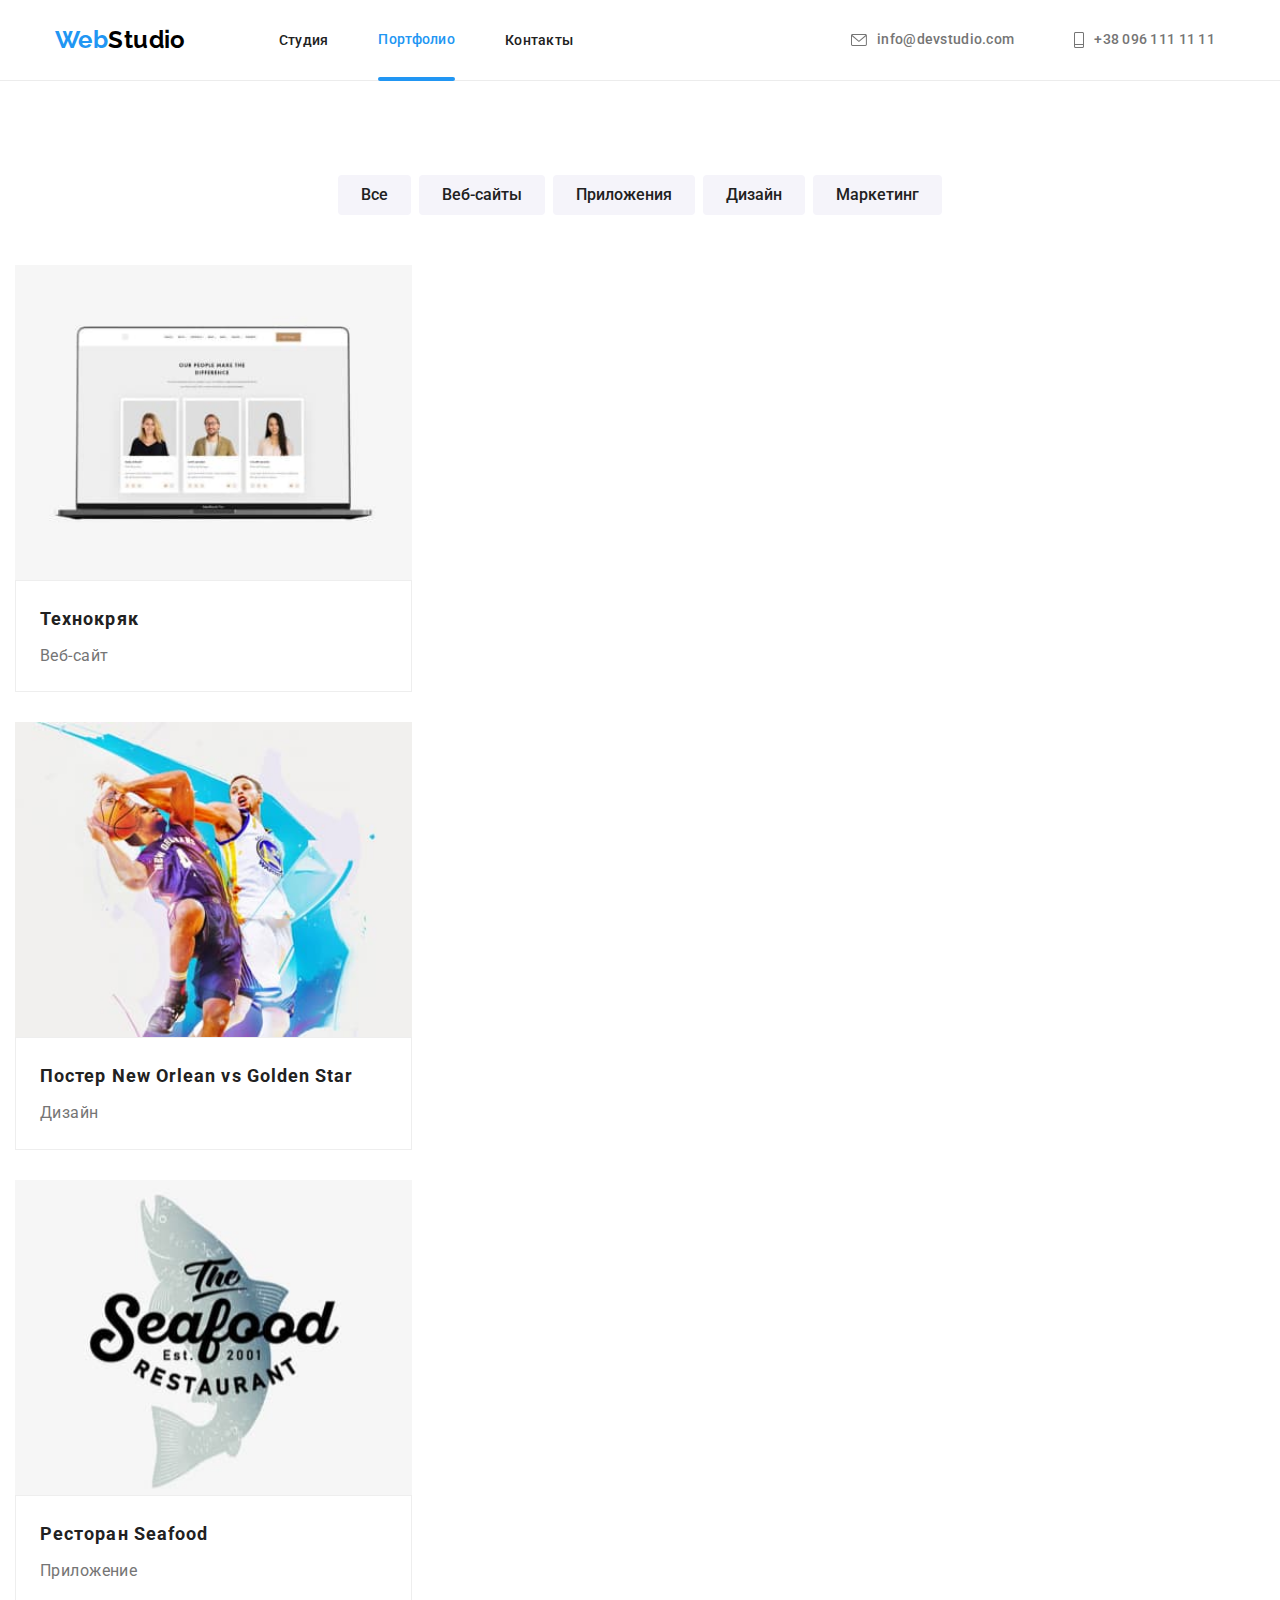
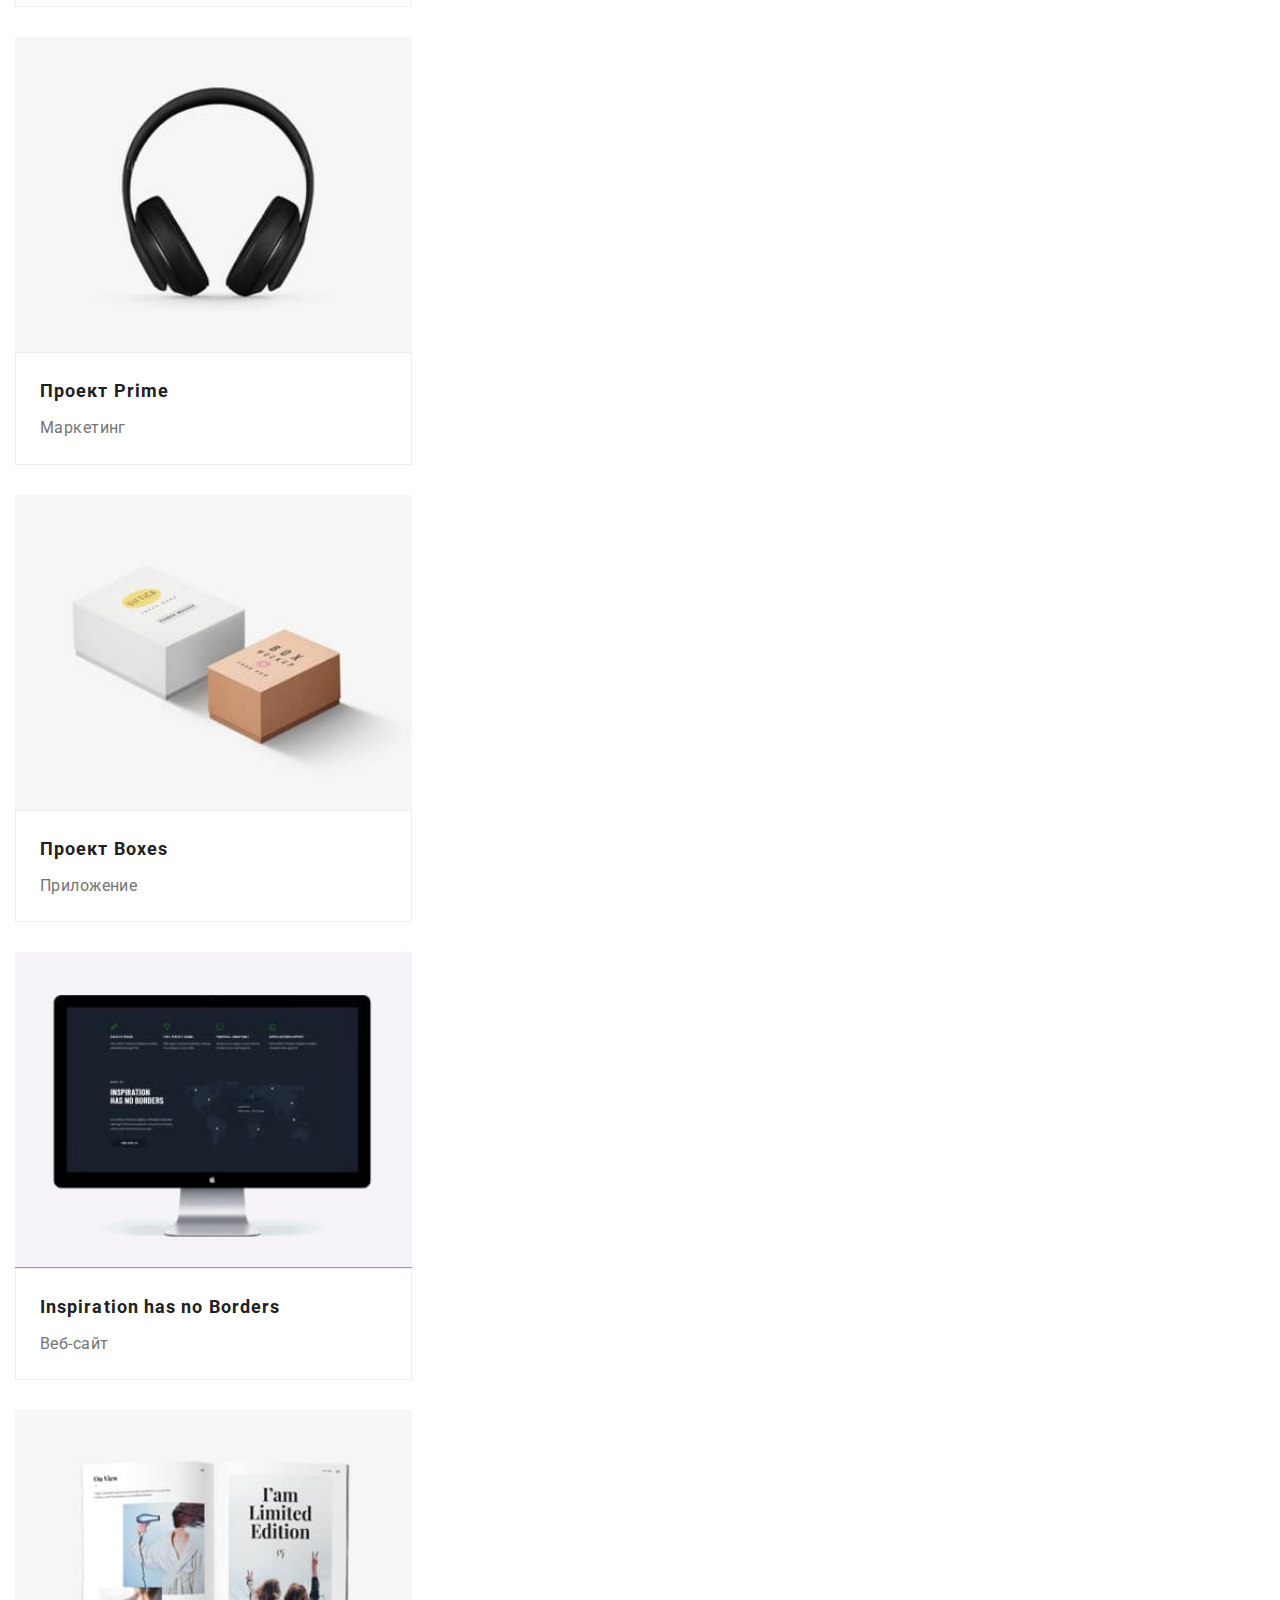
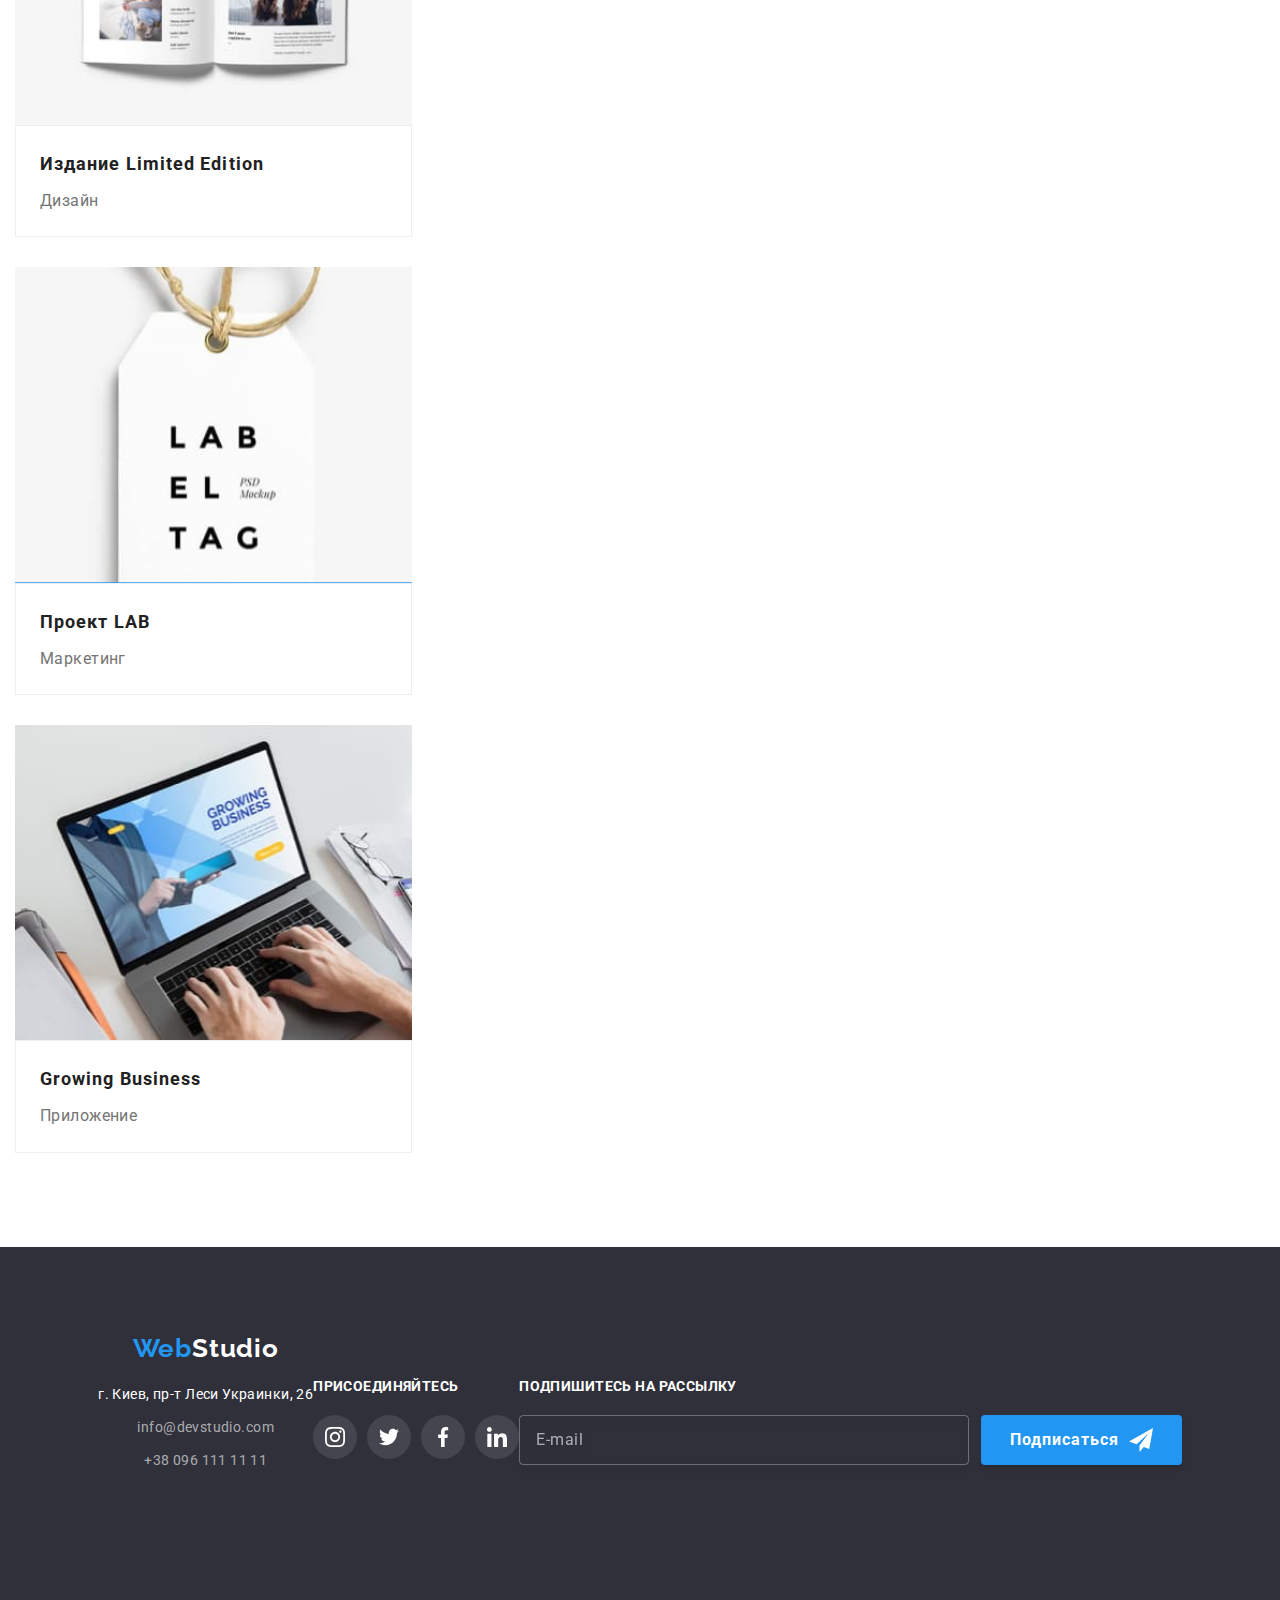
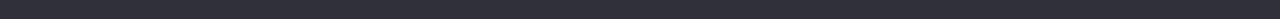
==== commit cc9de380: "update" ====
--- a/portfolio.html
+++ b/portfolio.html
@@ -16,41 +16,39 @@
 </head>
 
 <body>
-    <!-- Шапка сайта -->
-    <!-- <header class="header">
-        <div class="container header-container">
-            <nav class="navigation">
-                <a lang="en" href="./index.html" class="logo">
-                    <span class="logo__accent">Web</span>Studio
-                </a>
-                <ul class="navigation-list">
-                    <li><a href="./index.html" class="navigation-list__link">Студия</a></li>
-                    <li><a href="./portfolio.html" class="navigation-list__link current">Портфолио</a></li>
-                    <li><a href="./portfolio.html" class="navigation-list__link">Контакты</a></li>
-                </ul>
-            </nav>
-            <ul class="contact-list">
-                <li class="contact-list__item">
-                    <a lang="en" href="mailto:info@devstudio.com" class="contact-list__email">
-                        <svg class="contact-list__icon-envelope" width="16px" height="12px">
-                            <use href="./images2/symbol-defs.svg#icon-envelope-hover">
-                            </use>
-                        </svg>info@devstudio.com
-                    </a>
-                </li>
-                <li class="contact-list__item">
-                    <a href="tel:+380961111111" class="contact-list__tel">
-                        <svg class="contact-list__icon-tel" width="10px" height="16px">
-                            <use href="./images2/symbol-defs.svg#icon-tel"></use>
-                        </svg>+38 096 111 11 11
-                    </a>
-                </li>
-            </ul>
-        </div>
-    </header> -->
     <!--Шапка сайта -->
     <header class="header">
         <div class="container header-container">
+            <!-- таблет-десктопное меню шапки -->
+            <div class="main-navigation">
+                <nav class="navigation">
+                    <a lang="en" href="./index.html" class="logo">
+                        <span class="logo__accent">Web</span>Studio
+                    </a>
+                    <ul class="navigation-list">
+                        <li><a href="./index.html" class="navigation-list__link">Студия</a></li>
+                        <li><a href="./portfolio.html" class="navigation-list__link current">Портфолио</a></li>
+                        <li><a href="./portfolio.html" class="navigation-list__link">Контакты</a></li>
+                    </ul>
+                </nav>
+                <ul class="contact-list">
+                    <li class="contact-list__item">
+                        <a lang="en" href="mailto:info@devstudio.com" class="contact-list__email">
+                            <svg class="contact-list__icon-envelope" width="16px" height="12px">
+                                <use href="./images2/symbol-defs.svg#icon-envelope-hover">
+                                </use>
+                            </svg>info@devstudio.com
+                        </a>
+                    </li>
+                    <li class="contact-list__item">
+                        <a href="tel:+380961111111" class="contact-list__tel">
+                            <svg class="contact-list__icon-tel" width="10px" height="16px">
+                                <use href="./images2/symbol-defs.svg#icon-tel"></use>
+                            </svg>+38 096 111 11 11
+                        </a>
+                    </li>
+                </ul>
+            </div>
             <!-- мобильное меню шапки -->
             <div class="logo-box">
                 <a lang=" en" href="./index.html" class="logo">
--- a/css/main.min.css
+++ b/css/main.min.css
@@ -1 +1 @@
-.visually-hidden{position:absolute;white-space:nowrap;width:1px;height:1px;overflow:hidden;border:0;padding:0;clip:rect(0 0 0 0);-webkit-clip-path:inset(50%);clip-path:inset(50%);margin:-1px}.backdrop.is-hidden{opacity:0;pointer-events:none;visibility:hidden}:root{--primary-text-color: #212121;--title-text-color: #757575;--secondary-title-text-color: #000000;--accent-color: #2196F3;--secondary-accent-color: #188CE8;--white: #FFFFFF;--primary-background-color: #2F303A;--secondary-background-color: #F5F4FA;--grey: #AFB1B8;--timing-function: cubic-bezier(0.4, 0, 0.2, 1)}.container{padding-right:15px;padding-left:15px;margin-left:auto;margin-right:auto}@media screen and (min-width: 480px){.container{width:450px;max-width:auto;padding-right:0;padding-left:0}}@media screen and (min-width: 768px){.container{width:738px}}@media screen and (min-width: 1170px){.container{width:1170px}}.btn-group__button{gap:8px;border:none;color:var(--primary-text-color);background-color:var(--secondary-background-color);padding:6px 22px}.btn-group__button.primary{display:flex;align-items:center;cursor:pointer;font-family:inherit;font-weight:500;font-size:16px;line-height:1.6;text-align:center;border-radius:4px;margin-left:0px;min-width:73px;color:var(--white);background-color:var(--accent-color)}.btn-group{display:flex;align-items:center;justify-content:flex-start;flex-wrap:wrap;gap:8px;margin-bottom:40px}.btn-group:nth-last-child(3){margin-right:0px}@media screen and (min-width: 768px){.btn-group{justify-content:center;margin-bottom:30px}}@media screen and (min-width: 1200px){.btn-group{justify-content:center;margin-bottom:50px}}.btn-group .btn-group__button{cursor:pointer;font-family:inherit;font-weight:500;font-size:16px;line-height:1.6;text-align:center;padding:6px 22px;border-radius:4px;border:1px solid rgba(0,0,0,0);color:var(--primary-text-color);background-color:var(--secondary-background-color);transition:color 250ms var(--timing-function),background-color 250ms var(--timing-function)}.btn-group .btn-group__button:hover,.btn-group .btn-group__button:focus{color:var(--white);background-color:var(--accent-color);box-shadow:0px 4px 4px rgba(0,0,0,.15)}.contact-list{display:flex;align-items:center;gap:50px;margin-left:auto}.contact-list__item{display:flex;align-items:center;margin-right:10px;gap:10px}.contact-list__email{display:flex;align-items:center;padding-top:32px;padding-bottom:32px;font-weight:500;font-size:14px;line-height:1.14;letter-spacing:.02em;color:var(--title-text-color);fill:currentColor;transition:color 250ms var(--timing-function)}.contact-list__email:hover,.contact-list__email:focus{color:var(--accent-color)}.contact-list__icon-envelope{margin-right:10px}.contact-list__icon-envelope:hover,.contact-list__icon-envelope:focus{fill:var(--accent-color)}.contact-list__tel{display:flex;align-items:center;justify-content:center;padding-top:32px;padding-bottom:32px;font-weight:500;font-size:14px;line-height:1.14;letter-spacing:.02em;color:var(--title-text-color);fill:currentColor;transition:color 250ms var(--timing-function)}.contact-list__tel:hover,.contact-list__tel:focus{color:var(--accent-color)}.contact-list__icon-tel{margin-right:10px}.contact-list__icon-tel:hover,.contact-list__icon-tel:focus{fill:var(--accent-color)}.adress{font-style:normal}.adress__item:hover,.adress__item:focus{color:var(--accent-color)}.adress__list{display:flex;flex-direction:column;gap:9px}.adress__item{font-weight:400;font-size:14px;line-height:1.7;color:var(--white);transition:color 250ms var(--timing-function)}.adress__email-item:hover,.adress__email-item:focus{color:var(--accent-color)}.adress__email-item{font-weight:400;font-size:14px;line-height:1.7;color:rgba(255,255,255,.6);transition:color 250ms var(--timing-function)}.adress__tel-item:hover,.adress__tel-item:focus{color:var(--accent-color)}.adress__tel-item{font-weight:400;font-size:14px;line-height:1.7;color:rgba(255,255,255,.6);transition:color 250ms var(--timing-function)}.backdrop{position:fixed;top:0px;left:0px;width:100%;height:100%;background-color:rgba(0,0,0,.2);overflow-y:scroll}.modal{position:absolute;top:50%;left:50%;width:528px;min-height:581px;padding:40px;background-color:var(--white);box-shadow:0px 1px 3px rgba(0,0,0,.12),0px 1px 1px rgba(0,0,0,.14),0px 2px 1px rgba(0,0,0,.2);border-radius:4px;opacity:1;transform:translate(-50%, -50%) scale(1);transition:transform 250ms var(--timing-function),opacity 250ms var(--timing-function),visibility 250ms var(--timing-function)}@media screen and (min-width: 480px){.modal{position:absolute;top:50%;left:50%;transform:translate(-50%, -50%);max-width:450px;width:100%}}.backdrop.is-hidden .modal{transform:translate(-50%, -50%) scale(0.8)}.modal__close{width:18px;height:18px;background-color:rgba(0,0,0,0)}.modal__button:hover .modal__close,.modal__button:focus .modal__close{fill:var(--accent-color)}.modal__button{display:flex;width:30px;height:30px;border-radius:50%;border:1px solid rgba(0,0,0,.1);align-items:center;justify-content:center;background-color:var(--white);top:8px;right:8px;position:absolute;cursor:pointer;fill:var(--secondary-title-text-color);transition:fill 250ms var(--timing-function)}.modal__title{font-weight:700;font-size:20px;line-height:1.15;text-align:center;letter-spacing:.03em;color:var(--primary-text-color);margin-bottom:12px}.modal__form{width:100%}.checkbox__label{font-size:14px;line-height:1.71;letter-spacing:.03em;color:var(--title-text-color);display:flex;align-items:center}.checkbox__label::before{content:"";width:16px;height:15px;border:2px solid var(--primary-text-color);border-radius:4px;margin-right:7px;align-items:center;transition:background-color 250ms var(--timing-function)}.checkbox:checked+.checkbox__label::before{background-color:var(--accent-color);background-image:url("../images3/icon check-2.svg");background-repeat:no-repeat;background-position:center;background-size:contain;background-origin:border-box;border-color:var(--accent-color)}.checkbox__accent{color:var(--accent-color);border-bottom:1px solid var(--accent-color);cursor:pointer;margin-left:5px;display:inline-block}.checkbox__accent:hover .checkbox__accent:focus{color:var(--accent-color)}.submit{font-weight:700;font-size:16px;line-height:1.88;display:flex;align-items:center;text-align:center;letter-spacing:.06em;width:200px;height:50px;display:block;margin-right:auto;margin-left:auto;padding-top:10px;padding-bottom:10px;padding-left:56px;padding-right:55px;color:var(--white);background-color:var(--accent-color);box-shadow:0px 4px 4px rgba(0,0,0,.15);border-radius:4px;cursor:pointer;border:none;transition:background-color 250ms var(--timing-function)}.submit:hover .submit:focus{background-color:#188ce8}.social__link{display:flex;width:44px;height:44px;border-radius:50%;align-items:center;justify-content:center;fill:currentColor;color:var(--grey);transition:color 250ms var(--timing-function),background-color 250ms var(--timing-function)}.social__link:hover,.social__link:focus{background-color:var(--accent-color);color:var(--white)}.social{display:flex;align-items:center;justify-content:center;gap:10px;margin-top:0px;margin-left:auto;margin-right:auto}.social__item{display:flex;align-items:center;justify-content:center;width:44px;height:44px;border-radius:50%;background-color:var(--white);fill:var(--grey);cursor:pointer}.social__item .one{width:44px;border-radius:50%}.media{gap:10px}.media__link{display:flex;width:44px;height:44px;border-radius:50%;align-items:center;justify-content:center;background-color:rgba(255,255,255,.1);fill:currentColor;color:var(--white);transition:background-color 250ms var(--timing-function)}.media__icon{fill:var(--white)}.media__link:hover,.media__link:focus{background-color:var(--accent-color)}.work__title{display:flex;font-weight:700;font-size:36px;line-height:1.17;text-align:center;justify-content:center;margin-right:auto;margin-bottom:50px;color:var(--primary-text-color)}@media screen and (max-width: 768px){.work__title{display:none}}.team__title{margin-bottom:30px;font-weight:700;font-size:28px;line-height:1.18;text-align:center;letter-spacing:.03em;color:var(--primary-text-color)}@media screen and (max-width: 767px){.team__title{display:none}}@media screen and (min-width: 1200px){.team__title{margin-bottom:50px;font-size:36px}}.clients__title{margin-bottom:30px;font-weight:700;font-size:28px;line-height:1.18;text-align:center;letter-spacing:.03em;color:var(--primary-text-color)}@media screen and (min-width: 1200px){.clients__title{margin-bottom:50px;font-size:36px}}.data{left:7px;bottom:10px;margin-bottom:20px}.data__form-input{width:100%;height:40px;border:1px solid rgba(33,33,33,.2);border-radius:4px;font:inherit;transition:border 250ms var(--timing-function);padding-left:42px}.data__form-input:focus{outline-color:var(--accent-color)}.data__form-input:focus+.data__icon{fill:var(--accent-color)}.data__icon{position:absolute;width:18px;height:18px;top:50%;left:12px;fill:var(--primary-text-color);transform:translateY(-50%);transition:fill 250ms var(--timing-function)}.data__input-wrap{position:relative}.comment__form{font-weight:400;font-size:12px;line-height:1.17;letter-spacing:.01em;width:100%;height:138px;border:1px solid rgba(33,33,33,.2);border-radius:4px;resize:none;padding-top:12px;padding-left:16px}.comment__form:focus{outline-color:var(--accent-color)}.subscription__input{width:358px;height:50px;border:1px solid rgba(255,255,255,.3);filter:drop-shadow(0px 4px 4px rgba(0, 0, 0, 0.15));border-radius:4px;background-color:rgba(0,0,0,0)}.header .logo{color:var(--secondary-title-text-color);font-family:"Raleway",sans-serif;text-decoration:none;font-weight:700;font-size:24px;line-height:1.17}.logo{padding-top:16px;padding-bottom:16px}.logo__accent{color:var(--accent-color)}.footer .logo{font-weight:700;font-size:26px;line-height:1.17;text-align:center;letter-spacing:.03em;color:var(--white);display:inline-block;margin-bottom:20px;font-family:"Raleway",sans-serif;text-decoration:none;background:var(--primary-background-color)}body{font-size:14px;font-family:"Roboto",sans-serif;letter-spacing:.03em;color:var(--primary-text-color);background-color:var(--white)}*,*:before,*:after{padding:0px;margin:0px;box-sizing:border-box}ul{list-style:none;padding:0px;margin:0px}h1,h2,h3,h4,h5,h6,p{margin-top:0px;margin-bottom:0px}img{display:block;width:100%;height:auto;max-width:100%}a{text-decoration:none}.galery{padding-top:94px;padding-bottom:94px}.galery-container{padding-left:15px;padding-right:15px;margin-left:auto;margin-left:auto}.galery-title-hidden{display:none}.product__title{margin-bottom:4px;font-weight:700;font-size:18px;line-height:2;letter-spacing:.06em;color:var(--primary-text-color)}.product__name{flex-grow:1;padding-top:20px;padding-bottom:20px;padding-left:24px;padding-right:24px;border:1px solid #eee}.galery-list__item{width:100%;border-radius:4px}@media screen and (min-width: 480px){.galery-list__item{width:100%}}@media screen and (min-width: 768px){.galery-list__item{width:calc((100% - 30px)/2)}}@media screen and (min-width: 1200px){.galery-list__item{width:calc((100% - 60px)/3)}}.galery-list__item:nth-child(3){margin-right:0px}.galery-list__item:nth-last-child(3){margin-bottom:0px}.galery-list{display:flex;flex-direction:column;justify-content:flex-start;height:100%;gap:30px}.product__work{font-weight:400;font-size:16px;line-height:1.9;color:var(--title-text-color)}.galery-list__photo{display:block;text-decoration:none;transition:box-shadow 250ms var(--timing-function)}.galery-list__photo:hover,.galery-list__photo:focus{box-shadow:0px 4px 4px rgba(0,0,0,.15)}.product__text{position:absolute;top:0;left:0;width:100%;height:100%;color:var(--white);background-color:rgba(33,150,243,.9);transform:translateY(100%);transition:transform 250ms cubic-bezier(0.4, 0, 0.2, 1);padding:63px 24px}.product__overlay{font-weight:400;font-size:18px;line-height:1.56;letter-spacing:.03em;text-align:start}.product{position:relative;overflow:hidden}.galery-list__photo:hover .product__text,.galery-list__photo:focus .product__text{transform:translateY(0%)}.footer{padding-top:60px;padding-bottom:60px;margin-bottom:0px;background:var(--primary-background-color)}footer.container{display:flex;flex-direction:column;align-items:center;justify-content:center}@media screen and (min-width: 768px){footer.container{flex-wrap:wrap;flex-direction:row;align-items:baseline;justify-content:space-around}}.footer-container{padding:60px,0;display:flex;flex-direction:column}@media screen and (max-width: 1199px){.footer-container{display:block;justify-content:center}}@media screen and (min-width: 1200px){.footer-container{display:flex;justify-content:space-between}}.locate{display:flex;flex-direction:column;align-items:center;justify-content:center;padding-left:124px;padding-right:124px;margin-bottom:60px}@media screen and (min-width: 768px){.locate{width:100%;justify-content:space-around;flex-direction:row;align-items:baseline}}@media screen and (min-width: 768px){.adress{display:block;margin-bottom:0}}.header{position:relative;border-bottom:1px solid #ececec}header.container{align-items:center;justify-content:space-between}.header-container{align-items:center}.navigation{align-items:center}.navigation-list__link{font-weight:500;font-size:14px;line-height:1.14;letter-spacing:.02em;color:var(--primary-text-color);transition:color 250ms var(--timing-function)}.navigation-list__link:hover,.navigation-list__link:focus{color:var(--accent-color)}.navigation-list{align-items:center;justify-content:space-between;gap:50px}.current{display:block;padding-top:32px;padding-bottom:32px;color:var(--accent-color);position:relative}.current::after{position:absolute;content:"";display:block;width:100%;height:4px;border-radius:2px;background:var(--accent-color);left:0px;bottom:-1px;transition:background 250ms var(--timing-function),color 250ms var(--timing-function)}.hero{width:100%;height:600px;margin-left:auto;margin-right:auto;background-color:#c4c4c4;background-image:linear-gradient(to right, rgba(47, 48, 58, 0.4), rgba(47, 48, 58, 0.4)),url("../images2/hero.jpg");background-size:cover;background-repeat:no-repeat;background-position:center;text-align:center;padding-top:200px;padding-bottom:200px}@media screen and (min-width: 480px){.hero{width:450px}}@media screen and (min-width: 768px){.hero{width:738px}}@media screen and (min-width: 1170px){.hero{width:1170px}}.hero__title{width:360px;font-weight:900;font-size:26px;line-height:1.6;letter-spacing:.06em;text-transform:uppercase;margin-bottom:35px;margin-left:auto;margin-right:auto;color:var(--white)}.hero__button-primary{font-family:inherit;cursor:pointer;font-weight:700;font-size:16px;line-height:1.88;display:flex;align-items:center;text-align:center;letter-spacing:.06em;padding:10px 22px;margin-bottom:0px;margin-left:auto;margin-right:auto;width:200px;justify-content:center;color:var(--white);background-color:var(--accent-color);border:none;border-radius:4px;transition:background-color 250ms var(--timing-function),color 250ms var(--timing-function)}.hero__button-primary:hover,.hero__button-primary:focus{background:var(--secondary-accent-color);color:var(--white)}.team{padding-top:94px;padding-bottom:94px;background-color:var(--secondary-background-color);margin-bottom:100px}.team__list{width:100%;display:flex;flex-wrap:wrap;align-items:center;gap:30px}.card{background-color:var(--white);box-shadow:0px 1px 3px rgba(0,0,0,.12),0px 1px 1px rgba(0,0,0,.14),0px 2px 1px rgba(0,0,0,.2);border-radius:0px 0px 4px 4px}@media screen and (min-width: 480px){.card{width:100%;margin-bottom:22px}}@media screen and (min-width: 768px){.card{width:calc((100% - 30px)/2);padding-left:15;padding-right:15;padding-top:123;padding-bottom:60}}@media screen and (min-width: 1200px){.card{width:calc((100% - 90px)/4)}}.card__images{margin-bottom:130px}.card__name{padding-top:30px;padding-bottom:30px;padding-right:30px;padding-left:30px}.card__title{margin-bottom:10px;align-content:center;justify-content:center;font-weight:500;font-size:16px;line-height:1.18;text-align:center;color:var(--primary-text-color)}.card__text{font-weight:400;font-size:16px;line-height:1.18;text-align:center;color:var(--title-text-color);margin-bottom:16px}.clients__section{padding-top:60px;padding-bottom:60px}.clients__list{display:flex;flex-wrap:wrap;align-items:center;justify-content:center;margin:-15px}@media screen and (min-width: 1200px){.clients__list{gap:30px}}.clients__item{display:flex;align-items:center;justify-content:center}@media screen and (max-width: 767px){.clients__item{width:calc((100% - 30px)/2);padding:15px}}@media screen and (min-width: 768px){.clients__item{width:calc((100% - 60px)/3);display:flex;flex-direction:column;padding:15px}}@media screen and (min-width: 1200px){.clients__item{width:calc(100% - 30px);display:flex}}.clients__link{display:flex;align-items:center;justify-content:center;width:170px;height:92px;border:1px solid #afb1b8;border-radius:4px;fill:currentColor;color:var(--grey);transition:color 250ms var(--timing-function)}.clients__link:hover,.clients__link:focus{border:1px solid var(--accent-color);fill:var(--accent-color)}.clients__logo:hover,.clients__logo:focus{background-color:var(--white);fill:var(--accent-color)}.work{padding-top:0px}@media screen and (max-width: 770px){.work{display:none}}.work__list{display:flex;align-items:center;justify-content:space-between;gap:30px}.specifics{position:relative}.specifics__text{position:absolute;bottom:0px;display:flex;text-align:center;justify-content:center;width:100%;height:70px;background:rgba(47,48,58,.8)}.specifics__name{font-weight:700;font-size:14px;line-height:1.14;text-align:center;padding-top:27px;padding-bottom:27px;letter-spacing:.03em;text-transform:uppercase;color:var(--white)}.subscription-box{display:flex;align-items:center;justify-content:center}@media screen and (min-width: 768px){.subscription-box{flex-wrap:wrap}}.subscription{display:block;justify-content:center;gap:12px;padding-left:15px;padding-right:15px}.subscription__title{font-weight:700;font-size:14px;line-height:1.14;letter-spacing:.03em;text-transform:uppercase;padding-top:0px;padding-bottom:0px;margin-bottom:20px;color:var(--white)}@media screen and (min-width: 768px){.subscription__title{margin-top:60px}}.subscription__btn{flex-direction:column;align-items:center;justify-content:center;gap:12px}.subscription__button{display:flex;align-items:center;justify-content:center;background:var(--accent-color);color:var(--white);box-shadow:0px 4px 4px rgba(0,0,0,.15);border-radius:4px;border:none;padding:10px 29px;margin-top:20px;margin-left:auto;margin-right:auto}.subscription__icon{margin-left:10px;align-self:center;fill:var(--white)}.subscription__input::-moz-placeholder{width:47px;height:20px;left:831px;top:2802px;font-weight:400;font-size:16px;line-height:1.25;align-items:center;letter-spacing:.03em;color:rgba(255,255,255,.6);padding-left:16px}.subscription__input:-ms-input-placeholder{width:47px;height:20px;left:831px;top:2802px;font-weight:400;font-size:16px;line-height:1.25;align-items:center;letter-spacing:.03em;color:rgba(255,255,255,.6);padding-left:16px}.subscription__input::placeholder{width:47px;height:20px;left:831px;top:2802px;font-weight:400;font-size:16px;line-height:1.25;align-items:center;letter-spacing:.03em;color:rgba(255,255,255,.6);padding-left:16px}.features{padding-top:94px;padding-bottom:94px;margin-bottom:0px;background-color:var(--white)}.features .container{display:flex;align-items:center;justify-content:space-between}.features-list__list{display:flex;flex-wrap:wrap;gap:30px}.features-list__icon{display:flex;align-items:center;justify-content:center;height:120px;margin-bottom:30px;background:var(--secondary-background-color);border-radius:4px;background-position:center}@media screen and (min-width: 768px){.features-list__icon{width:calc((100% - 30px)/2)}}@media screen and (min-width: 1200px){.features-list__icon{width:calc((100% - 90px)/4)}}.features-list__title{font-weight:700;font-size:14px;line-height:1.14;letter-spacing:.03em;text-align:center;text-transform:uppercase;margin-bottom:10px;color:var(--primary-text-color)}.features-list__text{font-weight:400;font-size:14px;line-height:1.7;text-align:start;margin-top:0px;color:var(--title-text-color)}.item:not(:last-child){margin-right:30px}.features-list__item{width:100%}.join__title{font-weight:700;font-size:14px;line-height:1.14;letter-spacing:.03em;text-transform:uppercase;color:var(--white);padding-top:0px;padding-bottom:0px;margin-bottom:20px}.join__list{display:flex;align-items:center;justify-content:space-around;gap:10px}.join{padding-left:124px;padding-right:124px;margin-bottom:60px}.logo-box{display:flex;text-align:center;justify-content:space}.menu-open-button{margin-left:auto;width:40px;height:40px;padding-top:10px;padding-bottom:10px}.menu-container{display:flex;flex-direction:column;position:fixed;top:0;left:0;width:100vw;height:100vh;padding:48px 40px;background-color:#fff;z-index:999;transform:translateX(100%);transition:transform 250ms ease-in-out}.menu-container.is-open{transform:translateX(0)}.menu-close-button{position:absolute;top:10px;right:10px;width:40px;height:40px;display:block;margin-left:auto;margin-bottom:5px;background-color:rgba(0,0,0,0);fill:var(--primary-text-color);border:none}.menu-close-button:hover,.menu-close-button:focus{fill:var(--accent-color)}.mob-menu-navigation{margin-bottom:302px}.mob-menu-list{display:flex;flex-direction:column;gap:32px}.mob-menu__link{font-weight:500;font-size:40px;line-height:1.18;letter-spacing:.02em;color:var(--primary-text-color)}.current-mob,.mob-menu__link:hover,.mob-menu__link:focus{color:var(--accent-color)}.mobile-box{display:flex;flex-direction:column;gap:64px;margin-top:auto}.mob-menu-contact__item{margin-bottom:32px}.mob-menu-contact__tel{font-weight:500;font-size:34px;line-height:.85;letter-spacing:.02em;color:var(--accent-color);margin-bottom:64px}@media screen and (min-width: 480px){.mob-menu-contact__tel{font-size:34px}}.mob-menu-contact__email{font-weight:500;font-size:24px;line-height:1.17;letter-spacing:.02em;color:var(--title-text-color)}.mob-menu-social{font-weight:500;font-size:18px;line-height:22px;letter-spacing:.02em;color:var(--accent-color)}.mob-menu-social__list{display:flex;gap:20px}.mob-menu-social__item:not(:last-child)::after{content:"";height:22px;width:1px;position:absolute;background-color:rgba(33,33,33,.2);right:-10px}.mob-menu-social__item{position:relative}/*# sourceMappingURL=main.min.css.map */+.visually-hidden{position:absolute;white-space:nowrap;width:1px;height:1px;overflow:hidden;border:0;padding:0;clip:rect(0 0 0 0);-webkit-clip-path:inset(50%);clip-path:inset(50%);margin:-1px}.backdrop.is-hidden{opacity:0;pointer-events:none;visibility:hidden}:root{--primary-text-color: #212121;--title-text-color: #757575;--secondary-title-text-color: #000000;--accent-color: #2196F3;--secondary-accent-color: #188CE8;--white: #FFFFFF;--primary-background-color: #2F303A;--secondary-background-color: #F5F4FA;--grey: #AFB1B8;--timing-function: cubic-bezier(0.4, 0, 0.2, 1)}.container{width:100%;padding-right:15px;padding-left:15px;margin-left:auto;margin-right:auto}@media screen and (min-width: 480px){.container{width:480px}}@media screen and (min-width: 768px){.container{width:768px}}@media screen and (min-width: 1200px){.container{width:1200px}}.btn-group__button{gap:8px;border:none;color:var(--primary-text-color);background-color:var(--secondary-background-color);padding:6px 22px}.btn-group__button.primary{display:flex;align-items:center;cursor:pointer;font-family:inherit;font-weight:500;font-size:16px;line-height:1.6;text-align:center;border-radius:4px;margin-left:0px;min-width:73px;color:var(--white);background-color:var(--accent-color)}.btn-group{display:flex;align-items:center;justify-content:flex-start;flex-wrap:wrap;gap:8px;margin-bottom:40px}.btn-group:nth-last-child(3){margin-right:0px}@media screen and (min-width: 768px){.btn-group{justify-content:center;margin-bottom:30px}}@media screen and (min-width: 1200px){.btn-group{justify-content:center;margin-bottom:50px}}.btn-group .btn-group__button{cursor:pointer;font-family:inherit;font-weight:500;font-size:16px;line-height:1.6;text-align:center;padding:6px 22px;border-radius:4px;border:1px solid rgba(0,0,0,0);color:var(--primary-text-color);background-color:var(--secondary-background-color);transition:color 250ms var(--timing-function),background-color 250ms var(--timing-function)}.btn-group .btn-group__button:hover,.btn-group .btn-group__button:focus{color:var(--white);background-color:var(--accent-color);box-shadow:0px 4px 4px rgba(0,0,0,.15)}.contact-list{display:flex;align-items:center;gap:50px;margin-left:auto}@media screen and (min-width: 768px)and (max-width: 1200px){.contact-list{display:block;margin-top:21px;margin-bottom:21px}}.contact-list__item{display:flex;align-items:center;margin-right:10px;gap:10px}.contact-list__email{display:flex;align-items:center;font-weight:500;font-size:14px;line-height:1.14;letter-spacing:.02em;color:var(--title-text-color);fill:currentColor;transition:color 250ms var(--timing-function)}@media screen and (min-width: 768px)and (max-width: 1200px){.contact-list__email{margin-bottom:10px}}.contact-list__email:hover,.contact-list__email:focus{color:var(--accent-color)}.contact-list__icon-envelope{margin-right:10px}.contact-list__icon-envelope:hover,.contact-list__icon-envelope:focus{fill:var(--accent-color)}.contact-list__tel{display:flex;align-items:center;justify-content:center;font-weight:500;font-size:14px;line-height:1.14;letter-spacing:.02em;color:var(--title-text-color);fill:currentColor;transition:color 250ms var(--timing-function)}.contact-list__tel:hover,.contact-list__tel:focus{color:var(--accent-color)}.contact-list__icon-tel{margin-right:10px}.contact-list__icon-tel:hover,.contact-list__icon-tel:focus{fill:var(--accent-color)}.adress{font-style:normal}.adress__item:hover,.adress__item:focus{color:var(--accent-color)}.adress__list{display:flex;flex-direction:column;align-items:center;justify-content:center;gap:9px}.adress__item{font-weight:400;font-size:14px;line-height:1.7;color:var(--white);transition:color 250ms var(--timing-function)}.adress__email-item:hover,.adress__email-item:focus{color:var(--accent-color)}.adress__email-item{font-weight:400;font-size:14px;line-height:1.7;color:rgba(255,255,255,.6);transition:color 250ms var(--timing-function)}.adress__tel-item:hover,.adress__tel-item:focus{color:var(--accent-color)}.adress__tel-item{font-weight:400;font-size:14px;line-height:1.7;color:rgba(255,255,255,.6);transition:color 250ms var(--timing-function)}.backdrop{position:fixed;top:0px;left:0px;width:100%;height:100%;background-color:rgba(0,0,0,.2);overflow-y:scroll}.modal{position:absolute;top:20px;left:50%;width:100%;min-height:581px;padding:40px;background-color:var(--white);box-shadow:0px 1px 3px rgba(0,0,0,.12),0px 1px 1px rgba(0,0,0,.14),0px 2px 1px rgba(0,0,0,.2);border-radius:4px;opacity:1;transform:translateX(-50%) scale(1);transition:transform 250ms var(--timing-function),opacity 250ms var(--timing-function),visibility 250ms var(--timing-function)}@media screen and (min-width: 480px){.modal{max-width:450px;width:100%}}.backdrop.is-hidden .modal{transform:translate(-50%, -50%) scale(0.8)}.modal__close{width:18px;height:18px;background-color:rgba(0,0,0,0)}.modal__button:hover .modal__close,.modal__button:focus .modal__close{fill:var(--accent-color)}.modal__button{display:flex;width:30px;height:30px;border-radius:50%;border:1px solid rgba(0,0,0,.1);align-items:center;justify-content:center;background-color:var(--white);top:8px;right:8px;position:absolute;cursor:pointer;fill:var(--secondary-title-text-color);transition:fill 250ms var(--timing-function)}.modal__title{font-weight:700;font-size:20px;line-height:1.15;text-align:center;letter-spacing:.03em;color:var(--primary-text-color);margin-bottom:12px}.modal__form{width:100%}.checkbox__label{font-size:7px;line-height:1.71;letter-spacing:.03em;color:var(--title-text-color);display:flex;align-items:center}@media screen and (min-width: 480px){.checkbox__label{font-size:12px}}.checkbox__label::before{content:"";width:16px;height:15px;border:2px solid var(--primary-text-color);border-radius:4px;margin-right:7px;align-items:center;transition:background-color 250ms var(--timing-function)}.checkbox:checked+.checkbox__label::before{background-color:var(--accent-color);background-image:url("../images3/icon check-2.svg");background-repeat:no-repeat;background-position:center;background-size:contain;background-origin:border-box;border-color:var(--accent-color)}.checkbox__accent{color:var(--accent-color);border-bottom:1px solid var(--accent-color);cursor:pointer;margin-left:5px;display:inline-block}.checkbox__accent:hover .checkbox__accent:focus{color:var(--accent-color)}.checkbox{margin-top:20px;margin-bottom:30px}.submit{font-weight:700;font-size:16px;line-height:1.88;display:flex;align-items:center;text-align:center;letter-spacing:.06em;width:200px;height:50px;display:block;margin-right:auto;margin-left:auto;padding-top:10px;padding-bottom:10px;padding-left:56px;padding-right:55px;color:var(--white);background-color:var(--accent-color);box-shadow:0px 4px 4px rgba(0,0,0,.15);border-radius:4px;cursor:pointer;border:none;transition:background-color 250ms var(--timing-function)}.submit:hover .submit:focus{background-color:#188ce8}.social__link{display:flex;width:44px;height:44px;border-radius:50%;align-items:center;justify-content:center;fill:currentColor;color:var(--grey);transition:color 250ms var(--timing-function),background-color 250ms var(--timing-function)}.social__link:hover,.social__link:focus{background-color:var(--accent-color);color:var(--white)}.social{display:flex;align-items:center;justify-content:center;gap:10px;margin-top:0px;margin-left:auto;margin-right:auto}.social__item{display:flex;align-items:center;justify-content:center;width:44px;height:44px;border-radius:50%;background-color:var(--white);fill:var(--grey);cursor:pointer}.social__item .one{width:44px;border-radius:50%}.media{gap:10px}.media__link{display:flex;width:44px;height:44px;border-radius:50%;align-items:center;justify-content:center;background-color:rgba(255,255,255,.1);fill:currentColor;color:var(--white);transition:background-color 250ms var(--timing-function)}.media__icon{fill:var(--white)}.media__link:hover,.media__link:focus{background-color:var(--accent-color)}.work__title{display:flex;font-weight:700;font-size:36px;line-height:1.17;text-align:center;justify-content:center;margin-right:auto;margin-bottom:50px;color:var(--primary-text-color)}@media screen and (max-width: 768px){.work__title{display:none}}.team__title{margin-bottom:30px;font-weight:700;font-size:28px;line-height:1.18;text-align:center;letter-spacing:.03em;color:var(--primary-text-color)}@media screen and (max-width: 767px){.team__title{display:none}}@media screen and (min-width: 1200px){.team__title{margin-bottom:50px;font-size:36px}}.clients__title{margin-bottom:30px;font-weight:700;font-size:28px;line-height:1.18;text-align:center;letter-spacing:.03em;color:var(--primary-text-color)}@media screen and (min-width: 1200px){.clients__title{margin-bottom:50px;font-size:36px}}.data{left:7px;bottom:10px;margin-bottom:20px}.data__form-input{width:100%;height:40px;border:1px solid rgba(33,33,33,.2);border-radius:4px;font:inherit;transition:border 250ms var(--timing-function);padding-left:42px}.data__form-input:focus{outline-color:var(--accent-color)}.data__form-input:focus+.data__icon{fill:var(--accent-color)}.data__icon{position:absolute;width:18px;height:18px;top:50%;left:12px;fill:var(--primary-text-color);transform:translateY(-50%);transition:fill 250ms var(--timing-function)}.data__input-wrap{position:relative;margin-top:4px}.comment__form{font-weight:400;font-size:12px;line-height:1.17;letter-spacing:.01em;width:100%;height:138px;border:1px solid rgba(33,33,33,.2);border-radius:4px;resize:none;padding-top:12px;padding-left:16px;margin-top:4px}.comment__form:focus{outline-color:var(--accent-color)}.header .logo{color:var(--secondary-title-text-color);font-family:"Raleway",sans-serif;text-decoration:none;font-weight:700;font-size:24px;line-height:1.17}.logo{padding-top:16px;padding-bottom:16px}@media screen and (min-width: 768px){.logo{margin-right:88px}}@media screen and (min-width: 1200px){.logo{margin-right:93px}}.logo__accent{color:var(--accent-color)}.footer .logo{font-weight:700;font-size:26px;line-height:1.17;text-align:center;letter-spacing:.03em;color:var(--white);display:inline-block;margin-bottom:20px;margin-right:0px;font-family:"Raleway",sans-serif;text-decoration:none;background:var(--primary-background-color);padding:0px}body{font-size:14px;font-family:"Roboto",sans-serif;letter-spacing:.03em;color:var(--primary-text-color);background-color:var(--white)}*,*:before,*:after{padding:0px;margin:0px;box-sizing:border-box}ul{list-style:none;padding:0px;margin:0px}h1,h2,h3,h4,h5,h6,p{margin-top:0px;margin-bottom:0px}img{display:block;width:100%;height:auto;max-width:100%}a{text-decoration:none}.galery{padding-top:94px;padding-bottom:94px}.galery-container{padding-left:15px;padding-right:15px;margin-left:auto;margin-left:auto}.galery-title-hidden{display:none}.product__title{margin-bottom:4px;font-weight:700;font-size:18px;line-height:2;letter-spacing:.06em;color:var(--primary-text-color)}.product__name{flex-grow:1;padding-top:20px;padding-bottom:20px;padding-left:24px;padding-right:24px;border:1px solid #eee}.galery-list__item{width:100%;border-radius:4px}@media screen and (min-width: 480px){.galery-list__item{width:100%}}@media screen and (min-width: 768px){.galery-list__item{width:calc((100% - 30px)/2)}}@media screen and (min-width: 1200px){.galery-list__item{width:calc((100% - 60px)/3)}}.galery-list__item:nth-child(3){margin-right:0px}.galery-list__item:nth-last-child(3){margin-bottom:0px}.galery-list{display:flex;flex-direction:column;justify-content:flex-start;height:100%;gap:30px}.product__work{font-weight:400;font-size:16px;line-height:1.9;color:var(--title-text-color)}.galery-list__photo{display:block;text-decoration:none;transition:box-shadow 250ms var(--timing-function)}.galery-list__photo:hover,.galery-list__photo:focus{box-shadow:0px 4px 4px rgba(0,0,0,.15)}.product__text{position:absolute;top:0;left:0;width:100%;height:100%;color:var(--white);background-color:rgba(33,150,243,.9);transform:translateY(100%);transition:transform 250ms cubic-bezier(0.4, 0, 0.2, 1);padding:63px 24px}.product__overlay{font-weight:400;font-size:18px;line-height:1.56;letter-spacing:.03em;text-align:start}.product{position:relative;overflow:hidden}.galery-list__photo:hover .product__text,.galery-list__photo:focus .product__text{transform:translateY(0%)}.footer{width:100%;padding-top:60px;padding-bottom:60px;margin-bottom:0px;background:var(--primary-background-color)}.footer-container{display:flex;align-items:center;justify-content:center;flex-direction:column}@media screen and (min-width: 768px){.footer-container{row-gap:60px}}@media screen and (min-width: 1200px){.footer-container{display:flex;flex-direction:row;align-items:center;justify-content:center}}.locate{display:flex;flex-direction:column;align-items:center;justify-content:center}@media screen and (max-width: 480px){.locate{margin-bottom:60px;margin-left:auto;margin-right:auto}}@media screen and (min-width: 768px){.locate{display:flex;flex-direction:column;justify-content:center;align-items:center}}@media screen and (min-width: 1200px){.locate{padding-bottom:60px}}@media screen and (min-width: 480px){.adress{margin-left:auto;margin-right:auto}}@media screen and (min-width: 768px){.adress{display:block;margin-bottom:0}}.header{position:relative;border-bottom:1px solid #ececec}header.container{align-items:center;justify-content:space-between}.header-container{align-items:center}@media screen and (max-width: 767px){.main-navigation{display:none}}@media screen and (min-width: 768px){.main-navigation{display:flex;align-items:center;justify-content:space-between}}.navigation{display:flex;align-items:center}@media screen and (min-width: 770px){.navigation{display:flex;align-items:center;justify-content:space-between}}.navigation-list__link{font-weight:500;font-size:14px;line-height:1.14;letter-spacing:.02em;color:var(--primary-text-color);transition:color 250ms var(--timing-function)}.navigation-list__link:hover,.navigation-list__link:focus{color:var(--accent-color)}.navigation-list{display:flex;align-items:center;justify-content:space-between;gap:50px}.current{display:block;padding-top:32px;padding-bottom:32px;color:var(--accent-color);position:relative}.current::after{position:absolute;content:"";display:block;width:100%;height:4px;border-radius:2px;background:var(--accent-color);left:0px;bottom:-1px;transition:background 250ms var(--timing-function),color 250ms var(--timing-function)}.hero{width:100%;height:400px;margin-left:auto;margin-right:auto;background-color:#c4c4c4;background-image:linear-gradient(to right, rgba(47, 48, 58, 0.4), rgba(47, 48, 58, 0.4)),url("../img/mobile/mobile-squoosh1x/header-mobile@1x.jpg");background-size:cover;background-repeat:no-repeat;background-position:center;text-align:center;padding-top:118px;padding-bottom:118px}@media screen and (min-width: 480px){.hero{max-width:480px}}@media screen and (min-width: 768px){.hero{max-width:768px;background-image:linear-gradient(to right, rgba(47, 48, 58, 0.4), rgba(47, 48, 58, 0.4)),url("../img/tablet/tablet-squoosh1x/header-tablet@1x.jpg")}}@media screen and (min-width: 1200px){.hero{max-width:1600px;width:100%;height:600px;padding-top:200px;padding-bottom:200px;background-image:linear-gradient(to right, rgba(47, 48, 58, 0.4), rgba(47, 48, 58, 0.4)),url("../img/desktop/desktop-squoosh1x/header-desktop@1x.jpg")}}@media screen and (min-device-pixel-ratio: 2)and (max-width: 767px),screen and (-webkit-min-device-pixel-ratio: 2)and (max-width: 767px),screen and (min-resolution: 192dpi)and (max-width: 767px),screen and (min-resolution: 2dppx)and (max-width: 767px){.hero{background-image:linear-gradient(to right, rgba(47, 48, 58, 0.4), rgba(47, 48, 58, 0.4)),url(../img/mobile/mobile-squoosh2x/header-mobile@2x.jpg)}}@media screen and (min-device-pixel-ratio: 2)and (min-width: 768px),screen and (-webkit-min-device-pixel-ratio: 2)and (min-width: 768px),screen and (min-resolution: 192dpi)and (min-width: 768px),screen and (min-resolution: 2dppx)and (min-width: 768px){.hero{background-image:linear-gradient(to right, rgba(47, 48, 58, 0.4), rgba(47, 48, 58, 0.4)),url(../img/tablet/tablet-squoosh2x/header-tablet@2x.jpg)}}@media screen and (min-device-pixel-ratio: 2)and (min-width: 1200px),screen and (-webkit-min-device-pixel-ratio: 2)and (min-width: 1200px),screen and (min-resolution: 192dpi)and (min-width: 1200px),screen and (min-resolution: 2dppx)and (min-width: 1200px){.hero{background-image:linear-gradient(to right, rgba(47, 48, 58, 0.4), rgba(47, 48, 58, 0.4)),url(../img/desktop/desktop-squoosh2x/header-desktop@2x.jpg)}}.hero__title{font-weight:900;font-size:26px;line-height:1.6;letter-spacing:.06em;text-transform:uppercase;margin-bottom:35px;margin-left:auto;margin-right:auto;color:var(--white)}@media screen and (min-width: 480px){.hero__title{width:360px}}@media screen and (min-width: 1200px){.hero__title{font-size:44px;line-height:1.364;width:700px}}.hero__button-primary{font-family:inherit;cursor:pointer;font-weight:700;font-size:16px;line-height:1.88;display:flex;align-items:center;text-align:center;letter-spacing:.06em;padding:10px 22px;margin-bottom:0px;margin-left:auto;margin-right:auto;width:200px;justify-content:center;color:var(--white);background-color:var(--accent-color);border:none;border-radius:4px;transition:background-color 250ms var(--timing-function),color 250ms var(--timing-function)}.hero__button-primary:hover,.hero__button-primary:focus{background:var(--secondary-accent-color);color:var(--white)}.team{padding-top:60px;padding-bottom:60px;background-color:var(--secondary-background-color)}@media screen and (min-width: 1200px){.team{padding-top:94px;padding-bottom:94px}}.team__list{width:100%;display:flex;flex-wrap:wrap;align-items:center;gap:30px}.card{background-color:var(--white);box-shadow:0px 1px 3px rgba(0,0,0,.12),0px 1px 1px rgba(0,0,0,.14),0px 2px 1px rgba(0,0,0,.2);border-radius:0px 0px 4px 4px}@media screen and (min-width: 480px){.card{width:100%;margin-bottom:22px}}@media screen and (min-width: 768px){.card{width:calc((100% - 30px)/2);padding-left:15;padding-right:15;padding-top:123;padding-bottom:60}}@media screen and (min-width: 1200px){.card{width:calc((100% - 90px)/4)}}.card__images{margin-bottom:130px}.card__name{padding-top:30px;padding-bottom:30px;padding-right:30px;padding-left:30px}.card__title{margin-bottom:10px;align-content:center;justify-content:center;font-weight:500;font-size:16px;line-height:1.18;text-align:center;color:var(--primary-text-color)}.card__text{font-weight:400;font-size:16px;line-height:1.18;text-align:center;color:var(--title-text-color);margin-bottom:16px}.clients__section{padding:60px 0px}@media screen and (min-width: 1200px){.clients__section{padding-top:94px;padding-bottom:94px}}.clients__title{margin-bottom:30px;font-size:28px;line-height:1.17;text-align:center;font-weight:700;letter-spacing:.03em}@media screen and (min-width: 1200px){.clients__title{margin-bottom:50px;font-size:36px;line-height:1.17}}.clients__list{display:flex;align-items:center;justify-content:center;flex-wrap:wrap;gap:30px}@media screen and (min-width: 480px){.clients__list{padding:15px 60px;flex-wrap:wrap}}@media screen and (min-width: 768px){.clients__list{flex-wrap:wrap;padding:15px 60px}}@media screen and (min-width: 1200px){.clients__list{gap:30px;flex-wrap:nowrap}}.clients__link{display:flex;align-items:center;justify-content:center;width:170px;height:92px;border:1px solid #afb1b8;border-radius:4px;fill:currentColor;color:var(--grey);transition:color 250ms var(--timing-function)}.clients__link:hover,.clients__link:focus{border:1px solid var(--accent-color);fill:var(--accent-color)}.clients__logo:hover,.clients__logo:focus{background-color:var(--white);fill:var(--accent-color)}.work{padding-top:0px}@media screen and (max-width: 770px){.work{display:none}}.work__list{display:flex;align-items:center;justify-content:space-between;gap:30px}.specifics{position:relative}.specifics__text{position:absolute;bottom:0px;display:flex;text-align:center;justify-content:center;width:100%;height:70px;background:rgba(47,48,58,.8)}.specifics__name{font-weight:700;font-size:14px;line-height:1.14;text-align:center;padding-top:27px;padding-bottom:27px;letter-spacing:.03em;text-transform:uppercase;color:var(--white)}@media screen and (min-width: 1200px){.subscription-box{display:flex;flex-direction:row;align-items:center;justify-content:center}}.subscription{display:block;justify-content:center;gap:12px}@media screen and (min-width: 1200px){.subscription{padding-top:72px;padding-bottom:94px}}.subscription__title{font-weight:700;font-size:14px;line-height:1.14;letter-spacing:.03em;text-transform:uppercase;padding-top:0px;padding-bottom:0px;margin-bottom:20px;color:var(--white)}@media screen and (max-width: 1200px){.subscription__title{text-align:center}}.subscription__btn{flex-direction:column;align-items:center;justify-content:center;gap:12px}@media screen and (min-width: 1200px){.subscription__btn{display:flex;flex-direction:row;align-items:center;justify-content:center}}.subscription__button{font-size:16px;font-weight:700;line-height:1.875;letter-spacing:.06em;display:flex;align-items:center;justify-content:center;background:var(--accent-color);color:var(--white);box-shadow:0px 4px 4px rgba(0,0,0,.15);border-radius:4px;border:none;padding:10px 29px;margin-top:20px;margin-left:auto;margin-right:auto}@media screen and (min-width: 1200px){.subscription__button{margin-top:0px}}.subscription__icon{margin-left:10px;align-self:center;fill:var(--white)}.subscription__input{width:100%;height:50px;filter:drop-shadow(rgba(0, 0, 0, 0.15) 0px 4px 4px);background-color:rgba(0,0,0,0);border-width:1px;border-style:solid;border-color:rgba(255,255,255,.3);-o-border-image:initial;border-image:initial;border-radius:4px}@media screen and (min-width: 480px){.subscription__input{width:450px;margin-left:auto;margin-right:auto;display:block}}.subscription__input::-moz-placeholder{width:47px;height:20px;left:831px;top:2802px;font-weight:400;font-size:16px;line-height:1.25;align-items:center;letter-spacing:.03em;color:rgba(255,255,255,.6);padding-left:16px}.subscription__input:-ms-input-placeholder{width:47px;height:20px;left:831px;top:2802px;font-weight:400;font-size:16px;line-height:1.25;align-items:center;letter-spacing:.03em;color:rgba(255,255,255,.6);padding-left:16px}.subscription__input::placeholder{width:47px;height:20px;left:831px;top:2802px;font-weight:400;font-size:16px;line-height:1.25;align-items:center;letter-spacing:.03em;color:rgba(255,255,255,.6);padding-left:16px}.features{padding-top:60px;padding-bottom:60px;margin-bottom:0px;background-color:var(--white)}@media screen and (min-width: 1200px){.features{padding-top:94px;padding-bottom:94px}}.features .container{display:flex;align-items:center;justify-content:space-between}.features-list__list{display:flex;flex-wrap:wrap;gap:30px}@media screen and (min-width: 768px){.features-list__item{width:354px}}.features-list__icon{display:flex;align-items:center;justify-content:center;height:120px;margin-bottom:30px;background:var(--secondary-background-color);border-radius:4px;background-position:center}@media screen and (min-width: 768px){.features-list__icon{width:100%}}@media screen and (min-width: 1200px){.features-list__icon{width:calc((100% - 90px)/4)}}.features-list__title{font-weight:700;font-size:14px;line-height:1.14;letter-spacing:.03em;text-align:center;text-transform:uppercase;margin-bottom:10px;color:var(--primary-text-color)}@media screen and (min-width: 768px){.features-list__title{text-align:start}}.features-list__text{font-weight:400;font-size:14px;line-height:1.7;text-align:start;margin-top:0px;color:var(--title-text-color)}.item:not(:last-child){margin-right:30px}@media screen and (max-width: 480px){.join{display:inline-block;margin-right:auto;margin-left:auto;margin-bottom:60px}}@media screen and (max-width: 768px){.join{display:flex;flex-direction:column;align-items:center;justify-items:center}}@media screen and (min-width: 1200px){.join{padding-top:72px;padding-bottom:100px}}.locate-join{margin-left:auto;margin-right:auto}@media screen and (max-width: 480px){.locate-join{display:flex;flex-direction:column}}@media screen and (min-width: 768px){.locate-join{width:100%;display:flex;align-items:baseline;justify-content:space-around}}.join__title{font-weight:700;font-size:14px;line-height:1.14;letter-spacing:.03em;text-transform:uppercase;color:var(--white);padding-top:0px;padding-bottom:0px;margin-bottom:20px}@media screen and (max-width: 1200px){.join__title{text-align:center}}.join__list{display:flex;align-items:center;justify-content:space-around;gap:10px}@media screen and (max-width: 480px){.join__list{display:flex;align-items:center;justify-items:center}}@media screen and (min-width: 768px){.join__list{display:flex;align-items:center;justify-items:center}}.logo-box{display:flex;align-items:center;justify-content:space}@media screen and (min-width: 768px){.logo-box{display:none}}.menu-open-button{margin-left:auto;width:40px;height:40px;padding-top:10px;padding-bottom:10px;border:none;background-color:rgba(0,0,0,0)}.menu-container{display:flex;flex-direction:column;position:fixed;top:0;left:0;width:100vw;height:100vh;padding:48px 40px;background-color:#fff;z-index:999;transform:translateX(100%);transition:transform 250ms ease-in-out}.menu-container.is-open{transform:translateX(0)}.menu-close-button{position:absolute;top:10px;right:10px;width:40px;height:40px;display:block;margin-left:auto;margin-bottom:5px;background-color:rgba(0,0,0,0);fill:var(--primary-text-color);border:none}.menu-close-button:hover,.menu-close-button:focus{fill:var(--accent-color)}.mob-menu-navigation{margin-bottom:auto}.mob-menu-list{display:flex;flex-direction:column;gap:32px}.mob-menu__link{font-weight:500;font-size:40px;line-height:1.18;letter-spacing:.02em;color:var(--primary-text-color)}.current-mob,.mob-menu__link:hover,.mob-menu__link:focus{color:var(--accent-color)}.mobile-box{display:flex;flex-direction:column;gap:64px;margin-top:auto}.mob-menu-contact__item{margin-bottom:32px}.mob-menu-contact__tel{font-weight:500;font-size:26px;line-height:1.176;letter-spacing:.02em;color:var(--accent-color);margin-bottom:64px}@media screen and (min-width: 480px){.mob-menu-contact__tel{font-size:34px}}.mob-menu-contact__email{font-weight:500;font-size:24px;line-height:1.17;letter-spacing:.02em;color:var(--title-text-color)}.mob-menu-social{font-weight:500;font-size:12px;line-height:22px;letter-spacing:.02em;color:var(--accent-color)}@media screen and (min-width: 480px){.mob-menu-social{font-size:18px}}.mob-menu-social__list{display:flex;gap:20px}.mob-menu-social__item:not(:last-child)::after{content:"";height:22px;width:1px;position:absolute;background-color:rgba(33,33,33,.2);right:-10px}.mob-menu-social__item{position:relative}/*# sourceMappingURL=main.min.css.map */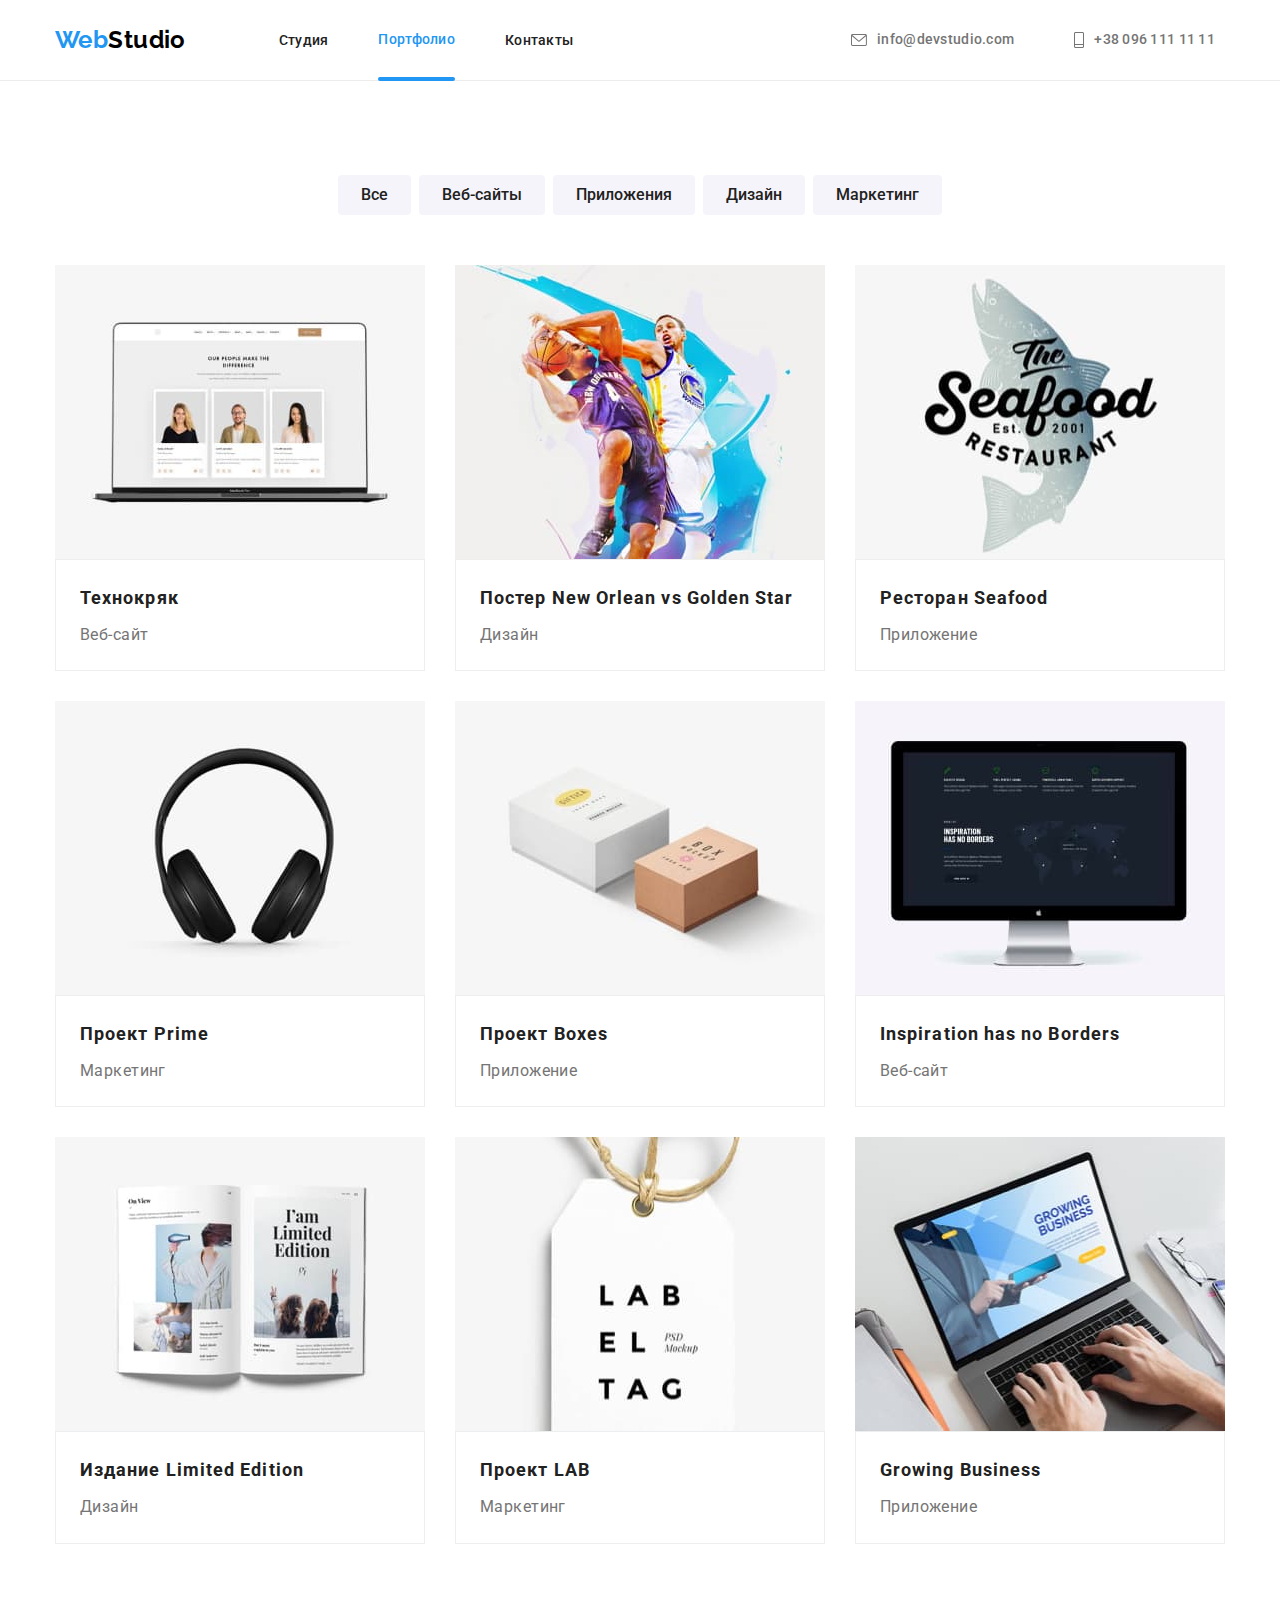
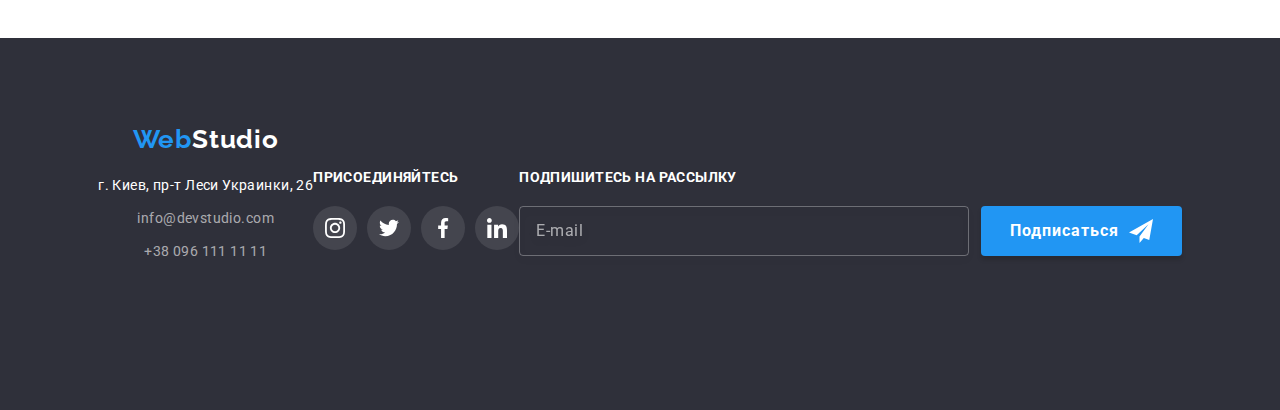
==== commit edce605c: "update" ====
--- a/portfolio.html
+++ b/portfolio.html
@@ -355,7 +355,6 @@
                 </div>
             </form>
         </div>
-        </div>
     </footer>
     <script src="./js/modal.js"></script>
     <script src="./js/menu.js"></script>
--- a/css/main.min.css
+++ b/css/main.min.css
@@ -1 +1 @@
-.visually-hidden{position:absolute;white-space:nowrap;width:1px;height:1px;overflow:hidden;border:0;padding:0;clip:rect(0 0 0 0);-webkit-clip-path:inset(50%);clip-path:inset(50%);margin:-1px}.backdrop.is-hidden{opacity:0;pointer-events:none;visibility:hidden}:root{--primary-text-color: #212121;--title-text-color: #757575;--secondary-title-text-color: #000000;--accent-color: #2196F3;--secondary-accent-color: #188CE8;--white: #FFFFFF;--primary-background-color: #2F303A;--secondary-background-color: #F5F4FA;--grey: #AFB1B8;--timing-function: cubic-bezier(0.4, 0, 0.2, 1)}.container{width:100%;padding-right:15px;padding-left:15px;margin-left:auto;margin-right:auto}@media screen and (min-width: 480px){.container{width:480px}}@media screen and (min-width: 768px){.container{width:768px}}@media screen and (min-width: 1200px){.container{width:1200px}}.btn-group__button{gap:8px;border:none;color:var(--primary-text-color);background-color:var(--secondary-background-color);padding:6px 22px}.btn-group__button.primary{display:flex;align-items:center;cursor:pointer;font-family:inherit;font-weight:500;font-size:16px;line-height:1.6;text-align:center;border-radius:4px;margin-left:0px;min-width:73px;color:var(--white);background-color:var(--accent-color)}.btn-group{display:flex;align-items:center;justify-content:flex-start;flex-wrap:wrap;gap:8px;margin-bottom:40px}.btn-group:nth-last-child(3){margin-right:0px}@media screen and (min-width: 768px){.btn-group{justify-content:center;margin-bottom:30px}}@media screen and (min-width: 1200px){.btn-group{justify-content:center;margin-bottom:50px}}.btn-group .btn-group__button{cursor:pointer;font-family:inherit;font-weight:500;font-size:16px;line-height:1.6;text-align:center;padding:6px 22px;border-radius:4px;border:1px solid rgba(0,0,0,0);color:var(--primary-text-color);background-color:var(--secondary-background-color);transition:color 250ms var(--timing-function),background-color 250ms var(--timing-function)}.btn-group .btn-group__button:hover,.btn-group .btn-group__button:focus{color:var(--white);background-color:var(--accent-color);box-shadow:0px 4px 4px rgba(0,0,0,.15)}.contact-list{display:flex;align-items:center;gap:50px;margin-left:auto}@media screen and (min-width: 768px)and (max-width: 1200px){.contact-list{display:block;margin-top:21px;margin-bottom:21px}}.contact-list__item{display:flex;align-items:center;margin-right:10px;gap:10px}.contact-list__email{display:flex;align-items:center;font-weight:500;font-size:14px;line-height:1.14;letter-spacing:.02em;color:var(--title-text-color);fill:currentColor;transition:color 250ms var(--timing-function)}@media screen and (min-width: 768px)and (max-width: 1200px){.contact-list__email{margin-bottom:10px}}.contact-list__email:hover,.contact-list__email:focus{color:var(--accent-color)}.contact-list__icon-envelope{margin-right:10px}.contact-list__icon-envelope:hover,.contact-list__icon-envelope:focus{fill:var(--accent-color)}.contact-list__tel{display:flex;align-items:center;justify-content:center;font-weight:500;font-size:14px;line-height:1.14;letter-spacing:.02em;color:var(--title-text-color);fill:currentColor;transition:color 250ms var(--timing-function)}.contact-list__tel:hover,.contact-list__tel:focus{color:var(--accent-color)}.contact-list__icon-tel{margin-right:10px}.contact-list__icon-tel:hover,.contact-list__icon-tel:focus{fill:var(--accent-color)}.adress{font-style:normal}.adress__item:hover,.adress__item:focus{color:var(--accent-color)}.adress__list{display:flex;flex-direction:column;align-items:center;justify-content:center;gap:9px}.adress__item{font-weight:400;font-size:14px;line-height:1.7;color:var(--white);transition:color 250ms var(--timing-function)}.adress__email-item:hover,.adress__email-item:focus{color:var(--accent-color)}.adress__email-item{font-weight:400;font-size:14px;line-height:1.7;color:rgba(255,255,255,.6);transition:color 250ms var(--timing-function)}.adress__tel-item:hover,.adress__tel-item:focus{color:var(--accent-color)}.adress__tel-item{font-weight:400;font-size:14px;line-height:1.7;color:rgba(255,255,255,.6);transition:color 250ms var(--timing-function)}.backdrop{position:fixed;top:0px;left:0px;width:100%;height:100%;background-color:rgba(0,0,0,.2);overflow-y:scroll}.modal{position:absolute;top:20px;left:50%;width:100%;min-height:581px;padding:40px;background-color:var(--white);box-shadow:0px 1px 3px rgba(0,0,0,.12),0px 1px 1px rgba(0,0,0,.14),0px 2px 1px rgba(0,0,0,.2);border-radius:4px;opacity:1;transform:translateX(-50%) scale(1);transition:transform 250ms var(--timing-function),opacity 250ms var(--timing-function),visibility 250ms var(--timing-function)}@media screen and (min-width: 480px){.modal{max-width:450px;width:100%}}.backdrop.is-hidden .modal{transform:translate(-50%, -50%) scale(0.8)}.modal__close{width:18px;height:18px;background-color:rgba(0,0,0,0)}.modal__button:hover .modal__close,.modal__button:focus .modal__close{fill:var(--accent-color)}.modal__button{display:flex;width:30px;height:30px;border-radius:50%;border:1px solid rgba(0,0,0,.1);align-items:center;justify-content:center;background-color:var(--white);top:8px;right:8px;position:absolute;cursor:pointer;fill:var(--secondary-title-text-color);transition:fill 250ms var(--timing-function)}.modal__title{font-weight:700;font-size:20px;line-height:1.15;text-align:center;letter-spacing:.03em;color:var(--primary-text-color);margin-bottom:12px}.modal__form{width:100%}.checkbox__label{font-size:7px;line-height:1.71;letter-spacing:.03em;color:var(--title-text-color);display:flex;align-items:center}@media screen and (min-width: 480px){.checkbox__label{font-size:12px}}.checkbox__label::before{content:"";width:16px;height:15px;border:2px solid var(--primary-text-color);border-radius:4px;margin-right:7px;align-items:center;transition:background-color 250ms var(--timing-function)}.checkbox:checked+.checkbox__label::before{background-color:var(--accent-color);background-image:url("../images3/icon check-2.svg");background-repeat:no-repeat;background-position:center;background-size:contain;background-origin:border-box;border-color:var(--accent-color)}.checkbox__accent{color:var(--accent-color);border-bottom:1px solid var(--accent-color);cursor:pointer;margin-left:5px;display:inline-block}.checkbox__accent:hover .checkbox__accent:focus{color:var(--accent-color)}.checkbox{margin-top:20px;margin-bottom:30px}.submit{font-weight:700;font-size:16px;line-height:1.88;display:flex;align-items:center;text-align:center;letter-spacing:.06em;width:200px;height:50px;display:block;margin-right:auto;margin-left:auto;padding-top:10px;padding-bottom:10px;padding-left:56px;padding-right:55px;color:var(--white);background-color:var(--accent-color);box-shadow:0px 4px 4px rgba(0,0,0,.15);border-radius:4px;cursor:pointer;border:none;transition:background-color 250ms var(--timing-function)}.submit:hover .submit:focus{background-color:#188ce8}.social__link{display:flex;width:44px;height:44px;border-radius:50%;align-items:center;justify-content:center;fill:currentColor;color:var(--grey);transition:color 250ms var(--timing-function),background-color 250ms var(--timing-function)}.social__link:hover,.social__link:focus{background-color:var(--accent-color);color:var(--white)}.social{display:flex;align-items:center;justify-content:center;gap:10px;margin-top:0px;margin-left:auto;margin-right:auto}.social__item{display:flex;align-items:center;justify-content:center;width:44px;height:44px;border-radius:50%;background-color:var(--white);fill:var(--grey);cursor:pointer}.social__item .one{width:44px;border-radius:50%}.media{gap:10px}.media__link{display:flex;width:44px;height:44px;border-radius:50%;align-items:center;justify-content:center;background-color:rgba(255,255,255,.1);fill:currentColor;color:var(--white);transition:background-color 250ms var(--timing-function)}.media__icon{fill:var(--white)}.media__link:hover,.media__link:focus{background-color:var(--accent-color)}.work__title{display:flex;font-weight:700;font-size:36px;line-height:1.17;text-align:center;justify-content:center;margin-right:auto;margin-bottom:50px;color:var(--primary-text-color)}@media screen and (max-width: 768px){.work__title{display:none}}.team__title{margin-bottom:30px;font-weight:700;font-size:28px;line-height:1.18;text-align:center;letter-spacing:.03em;color:var(--primary-text-color)}@media screen and (max-width: 767px){.team__title{display:none}}@media screen and (min-width: 1200px){.team__title{margin-bottom:50px;font-size:36px}}.clients__title{margin-bottom:30px;font-weight:700;font-size:28px;line-height:1.18;text-align:center;letter-spacing:.03em;color:var(--primary-text-color)}@media screen and (min-width: 1200px){.clients__title{margin-bottom:50px;font-size:36px}}.data{left:7px;bottom:10px;margin-bottom:20px}.data__form-input{width:100%;height:40px;border:1px solid rgba(33,33,33,.2);border-radius:4px;font:inherit;transition:border 250ms var(--timing-function);padding-left:42px}.data__form-input:focus{outline-color:var(--accent-color)}.data__form-input:focus+.data__icon{fill:var(--accent-color)}.data__icon{position:absolute;width:18px;height:18px;top:50%;left:12px;fill:var(--primary-text-color);transform:translateY(-50%);transition:fill 250ms var(--timing-function)}.data__input-wrap{position:relative;margin-top:4px}.comment__form{font-weight:400;font-size:12px;line-height:1.17;letter-spacing:.01em;width:100%;height:138px;border:1px solid rgba(33,33,33,.2);border-radius:4px;resize:none;padding-top:12px;padding-left:16px;margin-top:4px}.comment__form:focus{outline-color:var(--accent-color)}.header .logo{color:var(--secondary-title-text-color);font-family:"Raleway",sans-serif;text-decoration:none;font-weight:700;font-size:24px;line-height:1.17}.logo{padding-top:16px;padding-bottom:16px}@media screen and (min-width: 768px){.logo{margin-right:88px}}@media screen and (min-width: 1200px){.logo{margin-right:93px}}.logo__accent{color:var(--accent-color)}.footer .logo{font-weight:700;font-size:26px;line-height:1.17;text-align:center;letter-spacing:.03em;color:var(--white);display:inline-block;margin-bottom:20px;margin-right:0px;font-family:"Raleway",sans-serif;text-decoration:none;background:var(--primary-background-color);padding:0px}body{font-size:14px;font-family:"Roboto",sans-serif;letter-spacing:.03em;color:var(--primary-text-color);background-color:var(--white)}*,*:before,*:after{padding:0px;margin:0px;box-sizing:border-box}ul{list-style:none;padding:0px;margin:0px}h1,h2,h3,h4,h5,h6,p{margin-top:0px;margin-bottom:0px}img{display:block;width:100%;height:auto;max-width:100%}a{text-decoration:none}.galery{padding-top:94px;padding-bottom:94px}.galery-container{padding-left:15px;padding-right:15px;margin-left:auto;margin-left:auto}.galery-title-hidden{display:none}.product__title{margin-bottom:4px;font-weight:700;font-size:18px;line-height:2;letter-spacing:.06em;color:var(--primary-text-color)}.product__name{flex-grow:1;padding-top:20px;padding-bottom:20px;padding-left:24px;padding-right:24px;border:1px solid #eee}.galery-list__item{width:100%;border-radius:4px}@media screen and (min-width: 480px){.galery-list__item{width:100%}}@media screen and (min-width: 768px){.galery-list__item{width:calc((100% - 30px)/2)}}@media screen and (min-width: 1200px){.galery-list__item{width:calc((100% - 60px)/3)}}.galery-list__item:nth-child(3){margin-right:0px}.galery-list__item:nth-last-child(3){margin-bottom:0px}.galery-list{display:flex;flex-direction:column;justify-content:flex-start;height:100%;gap:30px}.product__work{font-weight:400;font-size:16px;line-height:1.9;color:var(--title-text-color)}.galery-list__photo{display:block;text-decoration:none;transition:box-shadow 250ms var(--timing-function)}.galery-list__photo:hover,.galery-list__photo:focus{box-shadow:0px 4px 4px rgba(0,0,0,.15)}.product__text{position:absolute;top:0;left:0;width:100%;height:100%;color:var(--white);background-color:rgba(33,150,243,.9);transform:translateY(100%);transition:transform 250ms cubic-bezier(0.4, 0, 0.2, 1);padding:63px 24px}.product__overlay{font-weight:400;font-size:18px;line-height:1.56;letter-spacing:.03em;text-align:start}.product{position:relative;overflow:hidden}.galery-list__photo:hover .product__text,.galery-list__photo:focus .product__text{transform:translateY(0%)}.footer{width:100%;padding-top:60px;padding-bottom:60px;margin-bottom:0px;background:var(--primary-background-color)}.footer-container{display:flex;align-items:center;justify-content:center;flex-direction:column}@media screen and (min-width: 768px){.footer-container{row-gap:60px}}@media screen and (min-width: 1200px){.footer-container{display:flex;flex-direction:row;align-items:center;justify-content:center}}.locate{display:flex;flex-direction:column;align-items:center;justify-content:center}@media screen and (max-width: 480px){.locate{margin-bottom:60px;margin-left:auto;margin-right:auto}}@media screen and (min-width: 768px){.locate{display:flex;flex-direction:column;justify-content:center;align-items:center}}@media screen and (min-width: 1200px){.locate{padding-bottom:60px}}@media screen and (min-width: 480px){.adress{margin-left:auto;margin-right:auto}}@media screen and (min-width: 768px){.adress{display:block;margin-bottom:0}}.header{position:relative;border-bottom:1px solid #ececec}header.container{align-items:center;justify-content:space-between}.header-container{align-items:center}@media screen and (max-width: 767px){.main-navigation{display:none}}@media screen and (min-width: 768px){.main-navigation{display:flex;align-items:center;justify-content:space-between}}.navigation{display:flex;align-items:center}@media screen and (min-width: 770px){.navigation{display:flex;align-items:center;justify-content:space-between}}.navigation-list__link{font-weight:500;font-size:14px;line-height:1.14;letter-spacing:.02em;color:var(--primary-text-color);transition:color 250ms var(--timing-function)}.navigation-list__link:hover,.navigation-list__link:focus{color:var(--accent-color)}.navigation-list{display:flex;align-items:center;justify-content:space-between;gap:50px}.current{display:block;padding-top:32px;padding-bottom:32px;color:var(--accent-color);position:relative}.current::after{position:absolute;content:"";display:block;width:100%;height:4px;border-radius:2px;background:var(--accent-color);left:0px;bottom:-1px;transition:background 250ms var(--timing-function),color 250ms var(--timing-function)}.hero{width:100%;height:400px;margin-left:auto;margin-right:auto;background-color:#c4c4c4;background-image:linear-gradient(to right, rgba(47, 48, 58, 0.4), rgba(47, 48, 58, 0.4)),url("../img/mobile/mobile-squoosh1x/header-mobile@1x.jpg");background-size:cover;background-repeat:no-repeat;background-position:center;text-align:center;padding-top:118px;padding-bottom:118px}@media screen and (min-width: 480px){.hero{max-width:480px}}@media screen and (min-width: 768px){.hero{max-width:768px;background-image:linear-gradient(to right, rgba(47, 48, 58, 0.4), rgba(47, 48, 58, 0.4)),url("../img/tablet/tablet-squoosh1x/header-tablet@1x.jpg")}}@media screen and (min-width: 1200px){.hero{max-width:1600px;width:100%;height:600px;padding-top:200px;padding-bottom:200px;background-image:linear-gradient(to right, rgba(47, 48, 58, 0.4), rgba(47, 48, 58, 0.4)),url("../img/desktop/desktop-squoosh1x/header-desktop@1x.jpg")}}@media screen and (min-device-pixel-ratio: 2)and (max-width: 767px),screen and (-webkit-min-device-pixel-ratio: 2)and (max-width: 767px),screen and (min-resolution: 192dpi)and (max-width: 767px),screen and (min-resolution: 2dppx)and (max-width: 767px){.hero{background-image:linear-gradient(to right, rgba(47, 48, 58, 0.4), rgba(47, 48, 58, 0.4)),url(../img/mobile/mobile-squoosh2x/header-mobile@2x.jpg)}}@media screen and (min-device-pixel-ratio: 2)and (min-width: 768px),screen and (-webkit-min-device-pixel-ratio: 2)and (min-width: 768px),screen and (min-resolution: 192dpi)and (min-width: 768px),screen and (min-resolution: 2dppx)and (min-width: 768px){.hero{background-image:linear-gradient(to right, rgba(47, 48, 58, 0.4), rgba(47, 48, 58, 0.4)),url(../img/tablet/tablet-squoosh2x/header-tablet@2x.jpg)}}@media screen and (min-device-pixel-ratio: 2)and (min-width: 1200px),screen and (-webkit-min-device-pixel-ratio: 2)and (min-width: 1200px),screen and (min-resolution: 192dpi)and (min-width: 1200px),screen and (min-resolution: 2dppx)and (min-width: 1200px){.hero{background-image:linear-gradient(to right, rgba(47, 48, 58, 0.4), rgba(47, 48, 58, 0.4)),url(../img/desktop/desktop-squoosh2x/header-desktop@2x.jpg)}}.hero__title{font-weight:900;font-size:26px;line-height:1.6;letter-spacing:.06em;text-transform:uppercase;margin-bottom:35px;margin-left:auto;margin-right:auto;color:var(--white)}@media screen and (min-width: 480px){.hero__title{width:360px}}@media screen and (min-width: 1200px){.hero__title{font-size:44px;line-height:1.364;width:700px}}.hero__button-primary{font-family:inherit;cursor:pointer;font-weight:700;font-size:16px;line-height:1.88;display:flex;align-items:center;text-align:center;letter-spacing:.06em;padding:10px 22px;margin-bottom:0px;margin-left:auto;margin-right:auto;width:200px;justify-content:center;color:var(--white);background-color:var(--accent-color);border:none;border-radius:4px;transition:background-color 250ms var(--timing-function),color 250ms var(--timing-function)}.hero__button-primary:hover,.hero__button-primary:focus{background:var(--secondary-accent-color);color:var(--white)}.team{padding-top:60px;padding-bottom:60px;background-color:var(--secondary-background-color)}@media screen and (min-width: 1200px){.team{padding-top:94px;padding-bottom:94px}}.team__list{width:100%;display:flex;flex-wrap:wrap;align-items:center;gap:30px}.card{background-color:var(--white);box-shadow:0px 1px 3px rgba(0,0,0,.12),0px 1px 1px rgba(0,0,0,.14),0px 2px 1px rgba(0,0,0,.2);border-radius:0px 0px 4px 4px}@media screen and (min-width: 480px){.card{width:100%;margin-bottom:22px}}@media screen and (min-width: 768px){.card{width:calc((100% - 30px)/2);padding-left:15;padding-right:15;padding-top:123;padding-bottom:60}}@media screen and (min-width: 1200px){.card{width:calc((100% - 90px)/4)}}.card__images{margin-bottom:130px}.card__name{padding-top:30px;padding-bottom:30px;padding-right:30px;padding-left:30px}.card__title{margin-bottom:10px;align-content:center;justify-content:center;font-weight:500;font-size:16px;line-height:1.18;text-align:center;color:var(--primary-text-color)}.card__text{font-weight:400;font-size:16px;line-height:1.18;text-align:center;color:var(--title-text-color);margin-bottom:16px}.clients__section{padding:60px 0px}@media screen and (min-width: 1200px){.clients__section{padding-top:94px;padding-bottom:94px}}.clients__title{margin-bottom:30px;font-size:28px;line-height:1.17;text-align:center;font-weight:700;letter-spacing:.03em}@media screen and (min-width: 1200px){.clients__title{margin-bottom:50px;font-size:36px;line-height:1.17}}.clients__list{display:flex;align-items:center;justify-content:center;flex-wrap:wrap;gap:30px}@media screen and (min-width: 480px){.clients__list{padding:15px 60px;flex-wrap:wrap}}@media screen and (min-width: 768px){.clients__list{flex-wrap:wrap;padding:15px 60px}}@media screen and (min-width: 1200px){.clients__list{gap:30px;flex-wrap:nowrap}}.clients__link{display:flex;align-items:center;justify-content:center;width:170px;height:92px;border:1px solid #afb1b8;border-radius:4px;fill:currentColor;color:var(--grey);transition:color 250ms var(--timing-function)}.clients__link:hover,.clients__link:focus{border:1px solid var(--accent-color);fill:var(--accent-color)}.clients__logo:hover,.clients__logo:focus{background-color:var(--white);fill:var(--accent-color)}.work{padding-top:0px}@media screen and (max-width: 770px){.work{display:none}}.work__list{display:flex;align-items:center;justify-content:space-between;gap:30px}.specifics{position:relative}.specifics__text{position:absolute;bottom:0px;display:flex;text-align:center;justify-content:center;width:100%;height:70px;background:rgba(47,48,58,.8)}.specifics__name{font-weight:700;font-size:14px;line-height:1.14;text-align:center;padding-top:27px;padding-bottom:27px;letter-spacing:.03em;text-transform:uppercase;color:var(--white)}@media screen and (min-width: 1200px){.subscription-box{display:flex;flex-direction:row;align-items:center;justify-content:center}}.subscription{display:block;justify-content:center;gap:12px}@media screen and (min-width: 1200px){.subscription{padding-top:72px;padding-bottom:94px}}.subscription__title{font-weight:700;font-size:14px;line-height:1.14;letter-spacing:.03em;text-transform:uppercase;padding-top:0px;padding-bottom:0px;margin-bottom:20px;color:var(--white)}@media screen and (max-width: 1200px){.subscription__title{text-align:center}}.subscription__btn{flex-direction:column;align-items:center;justify-content:center;gap:12px}@media screen and (min-width: 1200px){.subscription__btn{display:flex;flex-direction:row;align-items:center;justify-content:center}}.subscription__button{font-size:16px;font-weight:700;line-height:1.875;letter-spacing:.06em;display:flex;align-items:center;justify-content:center;background:var(--accent-color);color:var(--white);box-shadow:0px 4px 4px rgba(0,0,0,.15);border-radius:4px;border:none;padding:10px 29px;margin-top:20px;margin-left:auto;margin-right:auto}@media screen and (min-width: 1200px){.subscription__button{margin-top:0px}}.subscription__icon{margin-left:10px;align-self:center;fill:var(--white)}.subscription__input{width:100%;height:50px;filter:drop-shadow(rgba(0, 0, 0, 0.15) 0px 4px 4px);background-color:rgba(0,0,0,0);border-width:1px;border-style:solid;border-color:rgba(255,255,255,.3);-o-border-image:initial;border-image:initial;border-radius:4px}@media screen and (min-width: 480px){.subscription__input{width:450px;margin-left:auto;margin-right:auto;display:block}}.subscription__input::-moz-placeholder{width:47px;height:20px;left:831px;top:2802px;font-weight:400;font-size:16px;line-height:1.25;align-items:center;letter-spacing:.03em;color:rgba(255,255,255,.6);padding-left:16px}.subscription__input:-ms-input-placeholder{width:47px;height:20px;left:831px;top:2802px;font-weight:400;font-size:16px;line-height:1.25;align-items:center;letter-spacing:.03em;color:rgba(255,255,255,.6);padding-left:16px}.subscription__input::placeholder{width:47px;height:20px;left:831px;top:2802px;font-weight:400;font-size:16px;line-height:1.25;align-items:center;letter-spacing:.03em;color:rgba(255,255,255,.6);padding-left:16px}.features{padding-top:60px;padding-bottom:60px;margin-bottom:0px;background-color:var(--white)}@media screen and (min-width: 1200px){.features{padding-top:94px;padding-bottom:94px}}.features .container{display:flex;align-items:center;justify-content:space-between}.features-list__list{display:flex;flex-wrap:wrap;gap:30px}@media screen and (min-width: 768px){.features-list__item{width:354px}}.features-list__icon{display:flex;align-items:center;justify-content:center;height:120px;margin-bottom:30px;background:var(--secondary-background-color);border-radius:4px;background-position:center}@media screen and (min-width: 768px){.features-list__icon{width:100%}}@media screen and (min-width: 1200px){.features-list__icon{width:calc((100% - 90px)/4)}}.features-list__title{font-weight:700;font-size:14px;line-height:1.14;letter-spacing:.03em;text-align:center;text-transform:uppercase;margin-bottom:10px;color:var(--primary-text-color)}@media screen and (min-width: 768px){.features-list__title{text-align:start}}.features-list__text{font-weight:400;font-size:14px;line-height:1.7;text-align:start;margin-top:0px;color:var(--title-text-color)}.item:not(:last-child){margin-right:30px}@media screen and (max-width: 480px){.join{display:inline-block;margin-right:auto;margin-left:auto;margin-bottom:60px}}@media screen and (max-width: 768px){.join{display:flex;flex-direction:column;align-items:center;justify-items:center}}@media screen and (min-width: 1200px){.join{padding-top:72px;padding-bottom:100px}}.locate-join{margin-left:auto;margin-right:auto}@media screen and (max-width: 480px){.locate-join{display:flex;flex-direction:column}}@media screen and (min-width: 768px){.locate-join{width:100%;display:flex;align-items:baseline;justify-content:space-around}}.join__title{font-weight:700;font-size:14px;line-height:1.14;letter-spacing:.03em;text-transform:uppercase;color:var(--white);padding-top:0px;padding-bottom:0px;margin-bottom:20px}@media screen and (max-width: 1200px){.join__title{text-align:center}}.join__list{display:flex;align-items:center;justify-content:space-around;gap:10px}@media screen and (max-width: 480px){.join__list{display:flex;align-items:center;justify-items:center}}@media screen and (min-width: 768px){.join__list{display:flex;align-items:center;justify-items:center}}.logo-box{display:flex;align-items:center;justify-content:space}@media screen and (min-width: 768px){.logo-box{display:none}}.menu-open-button{margin-left:auto;width:40px;height:40px;padding-top:10px;padding-bottom:10px;border:none;background-color:rgba(0,0,0,0)}.menu-container{display:flex;flex-direction:column;position:fixed;top:0;left:0;width:100vw;height:100vh;padding:48px 40px;background-color:#fff;z-index:999;transform:translateX(100%);transition:transform 250ms ease-in-out}.menu-container.is-open{transform:translateX(0)}.menu-close-button{position:absolute;top:10px;right:10px;width:40px;height:40px;display:block;margin-left:auto;margin-bottom:5px;background-color:rgba(0,0,0,0);fill:var(--primary-text-color);border:none}.menu-close-button:hover,.menu-close-button:focus{fill:var(--accent-color)}.mob-menu-navigation{margin-bottom:auto}.mob-menu-list{display:flex;flex-direction:column;gap:32px}.mob-menu__link{font-weight:500;font-size:40px;line-height:1.18;letter-spacing:.02em;color:var(--primary-text-color)}.current-mob,.mob-menu__link:hover,.mob-menu__link:focus{color:var(--accent-color)}.mobile-box{display:flex;flex-direction:column;gap:64px;margin-top:auto}.mob-menu-contact__item{margin-bottom:32px}.mob-menu-contact__tel{font-weight:500;font-size:26px;line-height:1.176;letter-spacing:.02em;color:var(--accent-color);margin-bottom:64px}@media screen and (min-width: 480px){.mob-menu-contact__tel{font-size:34px}}.mob-menu-contact__email{font-weight:500;font-size:24px;line-height:1.17;letter-spacing:.02em;color:var(--title-text-color)}.mob-menu-social{font-weight:500;font-size:12px;line-height:22px;letter-spacing:.02em;color:var(--accent-color)}@media screen and (min-width: 480px){.mob-menu-social{font-size:18px}}.mob-menu-social__list{display:flex;gap:20px}.mob-menu-social__item:not(:last-child)::after{content:"";height:22px;width:1px;position:absolute;background-color:rgba(33,33,33,.2);right:-10px}.mob-menu-social__item{position:relative}/*# sourceMappingURL=main.min.css.map */+.visually-hidden{position:absolute;white-space:nowrap;width:1px;height:1px;overflow:hidden;border:0;padding:0;clip:rect(0 0 0 0);-webkit-clip-path:inset(50%);clip-path:inset(50%);margin:-1px}.backdrop.is-hidden{opacity:0;pointer-events:none;visibility:hidden}:root{--primary-text-color: #212121;--title-text-color: #757575;--secondary-title-text-color: #000000;--accent-color: #2196F3;--secondary-accent-color: #188CE8;--white: #FFFFFF;--primary-background-color: #2F303A;--secondary-background-color: #F5F4FA;--grey: #AFB1B8;--timing-function: cubic-bezier(0.4, 0, 0.2, 1)}.container{width:100%;padding-right:15px;padding-left:15px;margin-left:auto;margin-right:auto}@media screen and (min-width: 480px){.container{width:480px}}@media screen and (min-width: 768px){.container{width:768px}}@media screen and (min-width: 1200px){.container{width:1200px}}.btn-group__button{gap:8px;border:none;color:var(--primary-text-color);background-color:var(--secondary-background-color);padding:6px 22px}.btn-group__button.primary{display:flex;align-items:center;cursor:pointer;font-family:inherit;font-weight:500;font-size:16px;line-height:1.6;text-align:center;border-radius:4px;margin-left:0px;min-width:73px;color:var(--white);background-color:var(--accent-color)}.btn-group{display:flex;align-items:center;justify-content:flex-start;flex-wrap:wrap;gap:8px;margin-bottom:40px}.btn-group:nth-last-child(3){margin-right:0px}@media screen and (min-width: 768px){.btn-group{justify-content:center;margin-bottom:30px}}@media screen and (min-width: 1200px){.btn-group{justify-content:center;margin-bottom:50px}}.btn-group .btn-group__button{cursor:pointer;font-family:inherit;font-weight:500;font-size:16px;line-height:1.6;text-align:center;padding:6px 22px;border-radius:4px;border:1px solid rgba(0,0,0,0);color:var(--primary-text-color);background-color:var(--secondary-background-color);transition:color 250ms var(--timing-function),background-color 250ms var(--timing-function)}.btn-group .btn-group__button:hover,.btn-group .btn-group__button:focus{color:var(--white);background-color:var(--accent-color);box-shadow:0px 4px 4px rgba(0,0,0,.15)}.contact-list{display:flex;align-items:center;gap:50px;margin-left:auto}@media screen and (min-width: 768px)and (max-width: 1200px){.contact-list{display:block;margin-top:21px;margin-bottom:21px}}.contact-list__item{display:flex;align-items:center;margin-right:10px;gap:10px}.contact-list__email{display:flex;align-items:center;font-weight:500;font-size:14px;line-height:1.14;letter-spacing:.02em;color:var(--title-text-color);fill:currentColor;transition:color 250ms var(--timing-function)}@media screen and (min-width: 768px)and (max-width: 1200px){.contact-list__email{margin-bottom:10px}}.contact-list__email:hover,.contact-list__email:focus{color:var(--accent-color)}.contact-list__icon-envelope{margin-right:10px}.contact-list__icon-envelope:hover,.contact-list__icon-envelope:focus{fill:var(--accent-color)}.contact-list__tel{display:flex;align-items:center;justify-content:center;font-weight:500;font-size:14px;line-height:1.14;letter-spacing:.02em;color:var(--title-text-color);fill:currentColor;transition:color 250ms var(--timing-function)}.contact-list__tel:hover,.contact-list__tel:focus{color:var(--accent-color)}.contact-list__icon-tel{margin-right:10px}.contact-list__icon-tel:hover,.contact-list__icon-tel:focus{fill:var(--accent-color)}.adress{font-style:normal}.adress__item:hover,.adress__item:focus{color:var(--accent-color)}.adress__list{display:flex;flex-direction:column;align-items:center;justify-content:center;gap:9px}.adress__item{font-weight:400;font-size:14px;line-height:1.7;color:var(--white);transition:color 250ms var(--timing-function)}.adress__email-item:hover,.adress__email-item:focus{color:var(--accent-color)}.adress__email-item{font-weight:400;font-size:14px;line-height:1.7;color:rgba(255,255,255,.6);transition:color 250ms var(--timing-function)}.adress__tel-item:hover,.adress__tel-item:focus{color:var(--accent-color)}.adress__tel-item{font-weight:400;font-size:14px;line-height:1.7;color:rgba(255,255,255,.6);transition:color 250ms var(--timing-function)}.backdrop{position:fixed;top:0px;left:0px;width:100%;height:100%;background-color:rgba(0,0,0,.2);overflow-y:scroll}.modal{position:absolute;top:20px;left:50%;width:100%;min-height:581px;padding:40px;background-color:var(--white);box-shadow:0px 1px 3px rgba(0,0,0,.12),0px 1px 1px rgba(0,0,0,.14),0px 2px 1px rgba(0,0,0,.2);border-radius:4px;opacity:1;transform:translateX(-50%) scale(1);transition:transform 250ms var(--timing-function),opacity 250ms var(--timing-function),visibility 250ms var(--timing-function)}@media screen and (min-width: 480px){.modal{max-width:450px;width:100%}}.backdrop.is-hidden .modal{transform:translate(-50%, -50%) scale(0.8)}.modal__close{width:18px;height:18px;background-color:rgba(0,0,0,0)}.modal__button:hover .modal__close,.modal__button:focus .modal__close{fill:var(--accent-color)}.modal__button{display:flex;width:30px;height:30px;border-radius:50%;border:1px solid rgba(0,0,0,.1);align-items:center;justify-content:center;background-color:var(--white);top:8px;right:8px;position:absolute;cursor:pointer;fill:var(--secondary-title-text-color);transition:fill 250ms var(--timing-function)}.modal__title{font-weight:700;font-size:20px;line-height:1.15;text-align:center;letter-spacing:.03em;color:var(--primary-text-color);margin-bottom:12px}.modal__form{width:100%}.checkbox__label{font-size:7px;line-height:1.71;letter-spacing:.03em;color:var(--title-text-color);display:flex;align-items:center}@media screen and (min-width: 480px){.checkbox__label{font-size:12px}}.checkbox__label::before{content:"";width:16px;height:15px;border:2px solid var(--primary-text-color);border-radius:4px;margin-right:7px;align-items:center;transition:background-color 250ms var(--timing-function)}.checkbox:checked+.checkbox__label::before{background-color:var(--accent-color);background-image:url("../images3/icon check-2.svg");background-repeat:no-repeat;background-position:center;background-size:contain;background-origin:border-box;border-color:var(--accent-color)}.checkbox__accent{color:var(--accent-color);border-bottom:1px solid var(--accent-color);cursor:pointer;margin-left:5px;display:inline-block}.checkbox__accent:hover .checkbox__accent:focus{color:var(--accent-color)}.checkbox{margin-top:20px;margin-bottom:30px}.submit{font-weight:700;font-size:16px;line-height:1.88;display:flex;align-items:center;text-align:center;letter-spacing:.06em;width:200px;height:50px;display:block;margin-right:auto;margin-left:auto;padding-top:10px;padding-bottom:10px;padding-left:56px;padding-right:55px;color:var(--white);background-color:var(--accent-color);box-shadow:0px 4px 4px rgba(0,0,0,.15);border-radius:4px;cursor:pointer;border:none;transition:background-color 250ms var(--timing-function)}.submit:hover .submit:focus{background-color:#188ce8}.social__link{display:flex;width:44px;height:44px;border-radius:50%;align-items:center;justify-content:center;fill:currentColor;color:var(--grey);transition:color 250ms var(--timing-function),background-color 250ms var(--timing-function)}.social__link:hover,.social__link:focus{background-color:var(--accent-color);color:var(--white)}.social{display:flex;align-items:center;justify-content:center;gap:10px;margin-top:0px;margin-left:auto;margin-right:auto}.social__item{display:flex;align-items:center;justify-content:center;width:44px;height:44px;border-radius:50%;background-color:var(--white);fill:var(--grey);cursor:pointer}.social__item .one{width:44px;border-radius:50%}.media{gap:10px}.media__link{display:flex;width:44px;height:44px;border-radius:50%;align-items:center;justify-content:center;background-color:rgba(255,255,255,.1);fill:currentColor;color:var(--white);transition:background-color 250ms var(--timing-function)}.media__icon{fill:var(--white)}.media__link:hover,.media__link:focus{background-color:var(--accent-color)}.work__title{display:flex;font-weight:700;font-size:36px;line-height:1.17;text-align:center;justify-content:center;margin-right:auto;margin-bottom:50px;color:var(--primary-text-color)}@media screen and (max-width: 768px){.work__title{display:none}}.team__title{margin-bottom:30px;font-weight:700;font-size:28px;line-height:1.18;text-align:center;letter-spacing:.03em;color:var(--primary-text-color)}@media screen and (max-width: 767px){.team__title{display:none}}@media screen and (min-width: 1200px){.team__title{margin-bottom:50px;font-size:36px}}.clients__title{margin-bottom:30px;font-weight:700;font-size:28px;line-height:1.18;text-align:center;letter-spacing:.03em;color:var(--primary-text-color)}@media screen and (min-width: 1200px){.clients__title{margin-bottom:50px;font-size:36px}}.data{left:7px;bottom:10px;margin-bottom:20px}.data__form-input{width:100%;height:40px;border:1px solid rgba(33,33,33,.2);border-radius:4px;font:inherit;transition:border 250ms var(--timing-function);padding-left:42px}.data__form-input:focus{outline-color:var(--accent-color)}.data__form-input:focus+.data__icon{fill:var(--accent-color)}.data__icon{position:absolute;width:18px;height:18px;top:50%;left:12px;fill:var(--primary-text-color);transform:translateY(-50%);transition:fill 250ms var(--timing-function)}.data__input-wrap{position:relative;margin-top:4px}.comment__form{font-weight:400;font-size:12px;line-height:1.17;letter-spacing:.01em;width:100%;height:138px;border:1px solid rgba(33,33,33,.2);border-radius:4px;resize:none;padding-top:12px;padding-left:16px;margin-top:4px}.comment__form:focus{outline-color:var(--accent-color)}.header .logo{color:var(--secondary-title-text-color);font-family:"Raleway",sans-serif;text-decoration:none;font-weight:700;font-size:24px;line-height:1.17}.logo{padding-top:16px;padding-bottom:16px}@media screen and (min-width: 768px){.logo{margin-right:88px}}@media screen and (min-width: 1200px){.logo{margin-right:93px}}.logo__accent{color:var(--accent-color)}.footer .logo{font-weight:700;font-size:26px;line-height:1.17;text-align:center;letter-spacing:.03em;color:var(--white);display:inline-block;margin-bottom:20px;margin-right:0px;font-family:"Raleway",sans-serif;text-decoration:none;background:var(--primary-background-color);padding:0px}body{font-size:14px;font-family:"Roboto",sans-serif;letter-spacing:.03em;color:var(--primary-text-color);background-color:var(--white)}*,*:before,*:after{padding:0px;margin:0px;box-sizing:border-box}ul{list-style:none;padding:0px;margin:0px}h1,h2,h3,h4,h5,h6,p{margin-top:0px;margin-bottom:0px}img{display:block;width:100%;height:auto;max-width:100%}a{text-decoration:none}.galery{padding-top:60px;padding-bottom:60px}@media screen and (min-width: 1200px){.galery{padding-top:94px;padding-bottom:94px}}.galery-container{width:100%;padding-left:15px;padding-right:15px;margin-left:auto;margin-right:auto}@media screen and (min-width: 480px){.galery-container{width:450px}}@media screen and (min-width: 768px){.galery-container{width:738px}}@media screen and (min-width: 1200px){.galery-container{width:1200px}}.galery-title-hidden{display:none}.product__title{margin-bottom:4px;font-weight:700;font-size:18px;line-height:2;letter-spacing:.06em;color:var(--primary-text-color)}.product__name{flex-grow:1;padding-top:20px;padding-bottom:20px;padding-left:24px;padding-right:24px;border:1px solid #eee}.galery-list{display:flex;flex-wrap:wrap;gap:30px}.galery-list__item{width:100%;border-radius:4px}@media screen and (min-width: 768px){.galery-list__item{width:calc((100% - 30px)/2)}}@media screen and (min-width: 1200px){.galery-list__item{width:calc((100% - 60px)/3)}}.galery-list__item:nth-child(3){margin-right:0px}.galery-list__item:nth-last-child(3){margin-bottom:0px}.product__work{font-weight:400;font-size:16px;line-height:1.9;color:var(--title-text-color)}.galery-list__photo{display:block;text-decoration:none;transition:box-shadow 250ms var(--timing-function)}.galery-list__photo:hover,.galery-list__photo:focus{box-shadow:0px 4px 4px rgba(0,0,0,.15)}.product__text{position:absolute;top:0;left:0;width:100%;height:100%;color:var(--white);background-color:rgba(33,150,243,.9);transform:translateY(100%);transition:transform 250ms cubic-bezier(0.4, 0, 0.2, 1);padding:63px 24px}.product__overlay{font-weight:400;font-size:18px;line-height:1.56;letter-spacing:.03em;text-align:start}.product{position:relative;overflow:hidden}.galery-list__photo:hover .product__text,.galery-list__photo:focus .product__text{transform:translateY(0%)}.footer{width:100%;padding-top:60px;padding-bottom:60px;margin-bottom:0px;background:var(--primary-background-color)}.footer-container{display:flex;align-items:center;justify-content:center;flex-direction:column}@media screen and (min-width: 768px){.footer-container{row-gap:60px}}@media screen and (min-width: 1200px){.footer-container{display:flex;flex-direction:row;align-items:center;justify-content:center}}.locate{display:flex;flex-direction:column;align-items:center;justify-content:center}@media screen and (max-width: 480px){.locate{margin-bottom:60px;margin-left:auto;margin-right:auto}}@media screen and (min-width: 768px){.locate{display:flex;flex-direction:column;justify-content:center;align-items:center}}@media screen and (min-width: 1200px){.locate{padding-bottom:60px}}@media screen and (min-width: 480px){.adress{margin-left:auto;margin-right:auto}}@media screen and (min-width: 768px){.adress{display:block;margin-bottom:0}}.header{position:relative;border-bottom:1px solid #ececec}header.container{align-items:center;justify-content:space-between}.header-container{align-items:center}@media screen and (max-width: 767px){.main-navigation{display:none}}@media screen and (min-width: 768px){.main-navigation{display:flex;align-items:center;justify-content:space-between}}.navigation{display:flex;align-items:center}@media screen and (min-width: 770px){.navigation{display:flex;align-items:center;justify-content:space-between}}.navigation-list__link{font-weight:500;font-size:14px;line-height:1.14;letter-spacing:.02em;color:var(--primary-text-color);transition:color 250ms var(--timing-function)}.navigation-list__link:hover,.navigation-list__link:focus{color:var(--accent-color)}.navigation-list{display:flex;align-items:center;justify-content:space-between;gap:50px}.current{display:block;padding-top:32px;padding-bottom:32px;color:var(--accent-color);position:relative}.current::after{position:absolute;content:"";display:block;width:100%;height:4px;border-radius:2px;background:var(--accent-color);left:0px;bottom:-1px;transition:background 250ms var(--timing-function),color 250ms var(--timing-function)}.hero{width:100%;height:400px;margin-left:auto;margin-right:auto;background-color:#c4c4c4;background-image:linear-gradient(to right, rgba(47, 48, 58, 0.4), rgba(47, 48, 58, 0.4)),url("../img/mobile/mobile-squoosh1x/header-mobile@1x.jpg");background-size:cover;background-repeat:no-repeat;background-position:center;text-align:center;padding-top:118px;padding-bottom:118px}@media screen and (min-width: 480px){.hero{max-width:480px}}@media screen and (min-width: 768px){.hero{max-width:768px;background-image:linear-gradient(to right, rgba(47, 48, 58, 0.4), rgba(47, 48, 58, 0.4)),url("../img/tablet/tablet-squoosh1x/header-tablet@1x.jpg")}}@media screen and (min-width: 1200px){.hero{max-width:1600px;width:100%;height:600px;padding-top:200px;padding-bottom:200px;background-image:linear-gradient(to right, rgba(47, 48, 58, 0.4), rgba(47, 48, 58, 0.4)),url("../img/desktop/desktop-squoosh1x/header-desktop@1x.jpg")}}@media screen and (min-device-pixel-ratio: 2)and (max-width: 767px),screen and (-webkit-min-device-pixel-ratio: 2)and (max-width: 767px),screen and (min-resolution: 192dpi)and (max-width: 767px),screen and (min-resolution: 2dppx)and (max-width: 767px){.hero{background-image:linear-gradient(to right, rgba(47, 48, 58, 0.4), rgba(47, 48, 58, 0.4)),url(../img/mobile/mobile-squoosh2x/header-mobile@2x.jpg)}}@media screen and (min-device-pixel-ratio: 2)and (min-width: 768px),screen and (-webkit-min-device-pixel-ratio: 2)and (min-width: 768px),screen and (min-resolution: 192dpi)and (min-width: 768px),screen and (min-resolution: 2dppx)and (min-width: 768px){.hero{background-image:linear-gradient(to right, rgba(47, 48, 58, 0.4), rgba(47, 48, 58, 0.4)),url(../img/tablet/tablet-squoosh2x/header-tablet@2x.jpg)}}@media screen and (min-device-pixel-ratio: 2)and (min-width: 1200px),screen and (-webkit-min-device-pixel-ratio: 2)and (min-width: 1200px),screen and (min-resolution: 192dpi)and (min-width: 1200px),screen and (min-resolution: 2dppx)and (min-width: 1200px){.hero{background-image:linear-gradient(to right, rgba(47, 48, 58, 0.4), rgba(47, 48, 58, 0.4)),url(../img/desktop/desktop-squoosh2x/header-desktop@2x.jpg)}}.hero__title{font-weight:900;font-size:26px;line-height:1.6;letter-spacing:.06em;text-transform:uppercase;margin-bottom:35px;margin-left:auto;margin-right:auto;color:var(--white)}@media screen and (min-width: 480px){.hero__title{width:360px}}@media screen and (min-width: 1200px){.hero__title{font-size:44px;line-height:1.364;width:700px}}.hero__button-primary{font-family:inherit;cursor:pointer;font-weight:700;font-size:16px;line-height:1.88;display:flex;align-items:center;text-align:center;letter-spacing:.06em;padding:10px 22px;margin-bottom:0px;margin-left:auto;margin-right:auto;width:200px;justify-content:center;color:var(--white);background-color:var(--accent-color);border:none;border-radius:4px;transition:background-color 250ms var(--timing-function),color 250ms var(--timing-function)}.hero__button-primary:hover,.hero__button-primary:focus{background:var(--secondary-accent-color);color:var(--white)}.team{padding-top:60px;padding-bottom:60px;background-color:var(--secondary-background-color)}@media screen and (min-width: 1200px){.team{padding-top:94px;padding-bottom:94px}}.team__list{width:100%;display:flex;flex-wrap:wrap;align-items:center;gap:30px}.card{background-color:var(--white);box-shadow:0px 1px 3px rgba(0,0,0,.12),0px 1px 1px rgba(0,0,0,.14),0px 2px 1px rgba(0,0,0,.2);border-radius:0px 0px 4px 4px}@media screen and (min-width: 480px){.card{width:100%;margin-bottom:22px}}@media screen and (min-width: 768px){.card{width:calc((100% - 30px)/2);padding-left:15;padding-right:15;padding-top:123;padding-bottom:60}}@media screen and (min-width: 1200px){.card{width:calc((100% - 90px)/4)}}.card__images{margin-bottom:130px}.card__name{padding-top:30px;padding-bottom:30px;padding-right:30px;padding-left:30px}.card__title{margin-bottom:10px;align-content:center;justify-content:center;font-weight:500;font-size:16px;line-height:1.18;text-align:center;color:var(--primary-text-color)}.card__text{font-weight:400;font-size:16px;line-height:1.18;text-align:center;color:var(--title-text-color);margin-bottom:16px}.clients__section{padding:60px 0px}@media screen and (min-width: 1200px){.clients__section{padding-top:94px;padding-bottom:94px}}.clients__title{margin-bottom:30px;font-size:28px;line-height:1.17;text-align:center;font-weight:700;letter-spacing:.03em}@media screen and (min-width: 1200px){.clients__title{margin-bottom:50px;font-size:36px;line-height:1.17}}.clients__list{display:flex;align-items:center;justify-content:center;flex-wrap:wrap;gap:30px}@media screen and (min-width: 480px){.clients__list{flex-wrap:wrap}}@media screen and (min-width: 768px){.clients__list{padding:15px 60px;flex-wrap:wrap}}@media screen and (min-width: 1200px){.clients__list{gap:30px;flex-wrap:nowrap}}.clients__link{display:flex;align-items:center;justify-content:center;width:170px;height:92px;border:1px solid #afb1b8;border-radius:4px;fill:currentColor;color:var(--grey);transition:color 250ms var(--timing-function)}.clients__link:hover,.clients__link:focus{border:1px solid var(--accent-color);fill:var(--accent-color)}.clients__logo:hover,.clients__logo:focus{background-color:var(--white);fill:var(--accent-color)}.work{padding-top:0px}@media screen and (max-width: 770px){.work{display:none}}.work__list{display:flex;align-items:center;justify-content:space-between;gap:30px}.specifics{position:relative}.specifics__text{position:absolute;bottom:0px;display:flex;text-align:center;justify-content:center;width:100%;height:70px;background:rgba(47,48,58,.8)}.specifics__name{font-weight:700;font-size:14px;line-height:1.14;text-align:center;padding-top:27px;padding-bottom:27px;letter-spacing:.03em;text-transform:uppercase;color:var(--white)}@media screen and (min-width: 1200px){.subscription-box{display:flex;flex-direction:row;align-items:center;justify-content:center}}.subscription{display:block;justify-content:center;gap:12px}@media screen and (min-width: 1200px){.subscription{padding-top:72px;padding-bottom:94px}}.subscription__title{font-weight:700;font-size:14px;line-height:1.14;letter-spacing:.03em;text-transform:uppercase;padding-top:0px;padding-bottom:0px;margin-bottom:20px;color:var(--white)}@media screen and (max-width: 1200px){.subscription__title{text-align:center}}.subscription__btn{flex-direction:column;align-items:center;justify-content:center;gap:12px}@media screen and (min-width: 1200px){.subscription__btn{display:flex;flex-direction:row;align-items:center;justify-content:center}}.subscription__button{font-size:16px;font-weight:700;line-height:1.875;letter-spacing:.06em;display:flex;align-items:center;justify-content:center;background:var(--accent-color);color:var(--white);box-shadow:0px 4px 4px rgba(0,0,0,.15);border-radius:4px;border:none;padding:10px 29px;margin-top:20px;margin-left:auto;margin-right:auto}@media screen and (min-width: 1200px){.subscription__button{margin-top:0px}}.subscription__icon{margin-left:10px;align-self:center;fill:var(--white)}.subscription__input{width:100%;height:50px;filter:drop-shadow(rgba(0, 0, 0, 0.15) 0px 4px 4px);background-color:rgba(0,0,0,0);border-width:1px;border-style:solid;border-color:rgba(255,255,255,.3);-o-border-image:initial;border-image:initial;border-radius:4px}@media screen and (min-width: 480px){.subscription__input{width:450px;margin-left:auto;margin-right:auto;display:block}}.subscription__input::-moz-placeholder{width:47px;height:20px;left:831px;top:2802px;font-weight:400;font-size:16px;line-height:1.25;align-items:center;letter-spacing:.03em;color:rgba(255,255,255,.6);padding-left:16px}.subscription__input:-ms-input-placeholder{width:47px;height:20px;left:831px;top:2802px;font-weight:400;font-size:16px;line-height:1.25;align-items:center;letter-spacing:.03em;color:rgba(255,255,255,.6);padding-left:16px}.subscription__input::placeholder{width:47px;height:20px;left:831px;top:2802px;font-weight:400;font-size:16px;line-height:1.25;align-items:center;letter-spacing:.03em;color:rgba(255,255,255,.6);padding-left:16px}.features{padding-top:60px;padding-bottom:60px;margin-bottom:0px;background-color:var(--white)}@media screen and (min-width: 1200px){.features{padding-top:94px;padding-bottom:94px}}.features .container{display:flex;align-items:center;justify-content:space-between}.features-list__list{display:flex;flex-wrap:wrap;gap:30px}@media screen and (min-width: 1200px){.features-list__list{width:100%;flex-wrap:nowrap}}@media screen and (min-width: 768px){.features-list__item{width:354px}}.features-list__icon{display:flex;align-items:center;justify-content:center;height:120px;margin-bottom:30px;background:var(--secondary-background-color);border-radius:4px;background-position:center}@media screen and (min-width: 768px){.features-list__icon{width:100%}}.features-list__title{font-weight:700;font-size:14px;line-height:1.14;letter-spacing:.03em;text-align:center;text-transform:uppercase;margin-bottom:10px;color:var(--primary-text-color)}@media screen and (min-width: 768px){.features-list__title{text-align:start}}.features-list__text{font-weight:400;font-size:14px;line-height:1.7;text-align:start;margin-top:0px;color:var(--title-text-color)}.item:not(:last-child){margin-right:30px}@media screen and (max-width: 480px){.join{display:inline-block;margin-right:auto;margin-left:auto;margin-bottom:60px}}@media screen and (max-width: 768px){.join{display:flex;flex-direction:column;align-items:center;justify-items:center}}@media screen and (min-width: 1200px){.join{padding-top:72px;padding-bottom:100px}}.locate-join{margin-left:auto;margin-right:auto}@media screen and (max-width: 480px){.locate-join{display:flex;flex-direction:column}}@media screen and (min-width: 768px){.locate-join{width:100%;display:flex;align-items:baseline;justify-content:space-around}}.join__title{font-weight:700;font-size:14px;line-height:1.14;letter-spacing:.03em;text-transform:uppercase;color:var(--white);padding-top:0px;padding-bottom:0px;margin-bottom:20px}@media screen and (max-width: 1200px){.join__title{text-align:center}}.join__list{display:flex;align-items:center;justify-content:space-around;gap:10px}@media screen and (max-width: 480px){.join__list{display:flex;align-items:center;justify-items:center}}@media screen and (min-width: 768px){.join__list{display:flex;align-items:center;justify-items:center}}.logo-box{display:flex;align-items:center;justify-content:space}@media screen and (min-width: 768px){.logo-box{display:none}}.menu-open-button{margin-left:auto;width:40px;height:40px;padding-top:10px;padding-bottom:10px;border:none;background-color:rgba(0,0,0,0)}.menu-container{display:flex;flex-direction:column;position:fixed;top:0;left:0;width:100vw;height:100vh;padding:48px 40px;background-color:#fff;z-index:999;transform:translateX(100%);transition:transform 250ms ease-in-out}.menu-container.is-open{transform:translateX(0)}.menu-close-button{position:absolute;top:10px;right:10px;width:40px;height:40px;display:block;margin-left:auto;margin-bottom:5px;background-color:rgba(0,0,0,0);fill:var(--primary-text-color);border:none}.menu-close-button:hover,.menu-close-button:focus{fill:var(--accent-color)}.mob-menu-navigation{margin-bottom:auto}.mob-menu-list{display:flex;flex-direction:column;gap:32px}@media screen and (min-width: 480px){.mob-menu-list{margin-bottom:306px}}.mob-menu__link{font-weight:500;font-size:40px;line-height:1.18;letter-spacing:.02em;color:var(--primary-text-color)}.current-mob,.mob-menu__link:hover,.mob-menu__link:focus{color:var(--accent-color)}.mobile-box{display:flex;flex-direction:column;gap:64px;margin-top:auto}.mob-menu-contact__item{margin-bottom:32px}.mob-menu-contact__tel{font-weight:500;font-size:26px;line-height:1.176;letter-spacing:.02em;color:var(--accent-color);margin-bottom:64px}@media screen and (min-width: 480px){.mob-menu-contact__tel{font-size:34px}}.mob-menu-contact__email{font-weight:500;font-size:24px;line-height:1.17;letter-spacing:.02em;color:var(--title-text-color)}.mob-menu-social{font-weight:500;font-size:12px;line-height:22px;letter-spacing:.02em;color:var(--accent-color)}@media screen and (min-width: 480px){.mob-menu-social{font-size:18px}}.mob-menu-social__list{display:flex;gap:20px}.mob-menu-social__item:not(:last-child)::after{content:"";height:22px;width:1px;position:absolute;background-color:rgba(33,33,33,.2);right:-10px}.mob-menu-social__item{position:relative}/*# sourceMappingURL=main.min.css.map */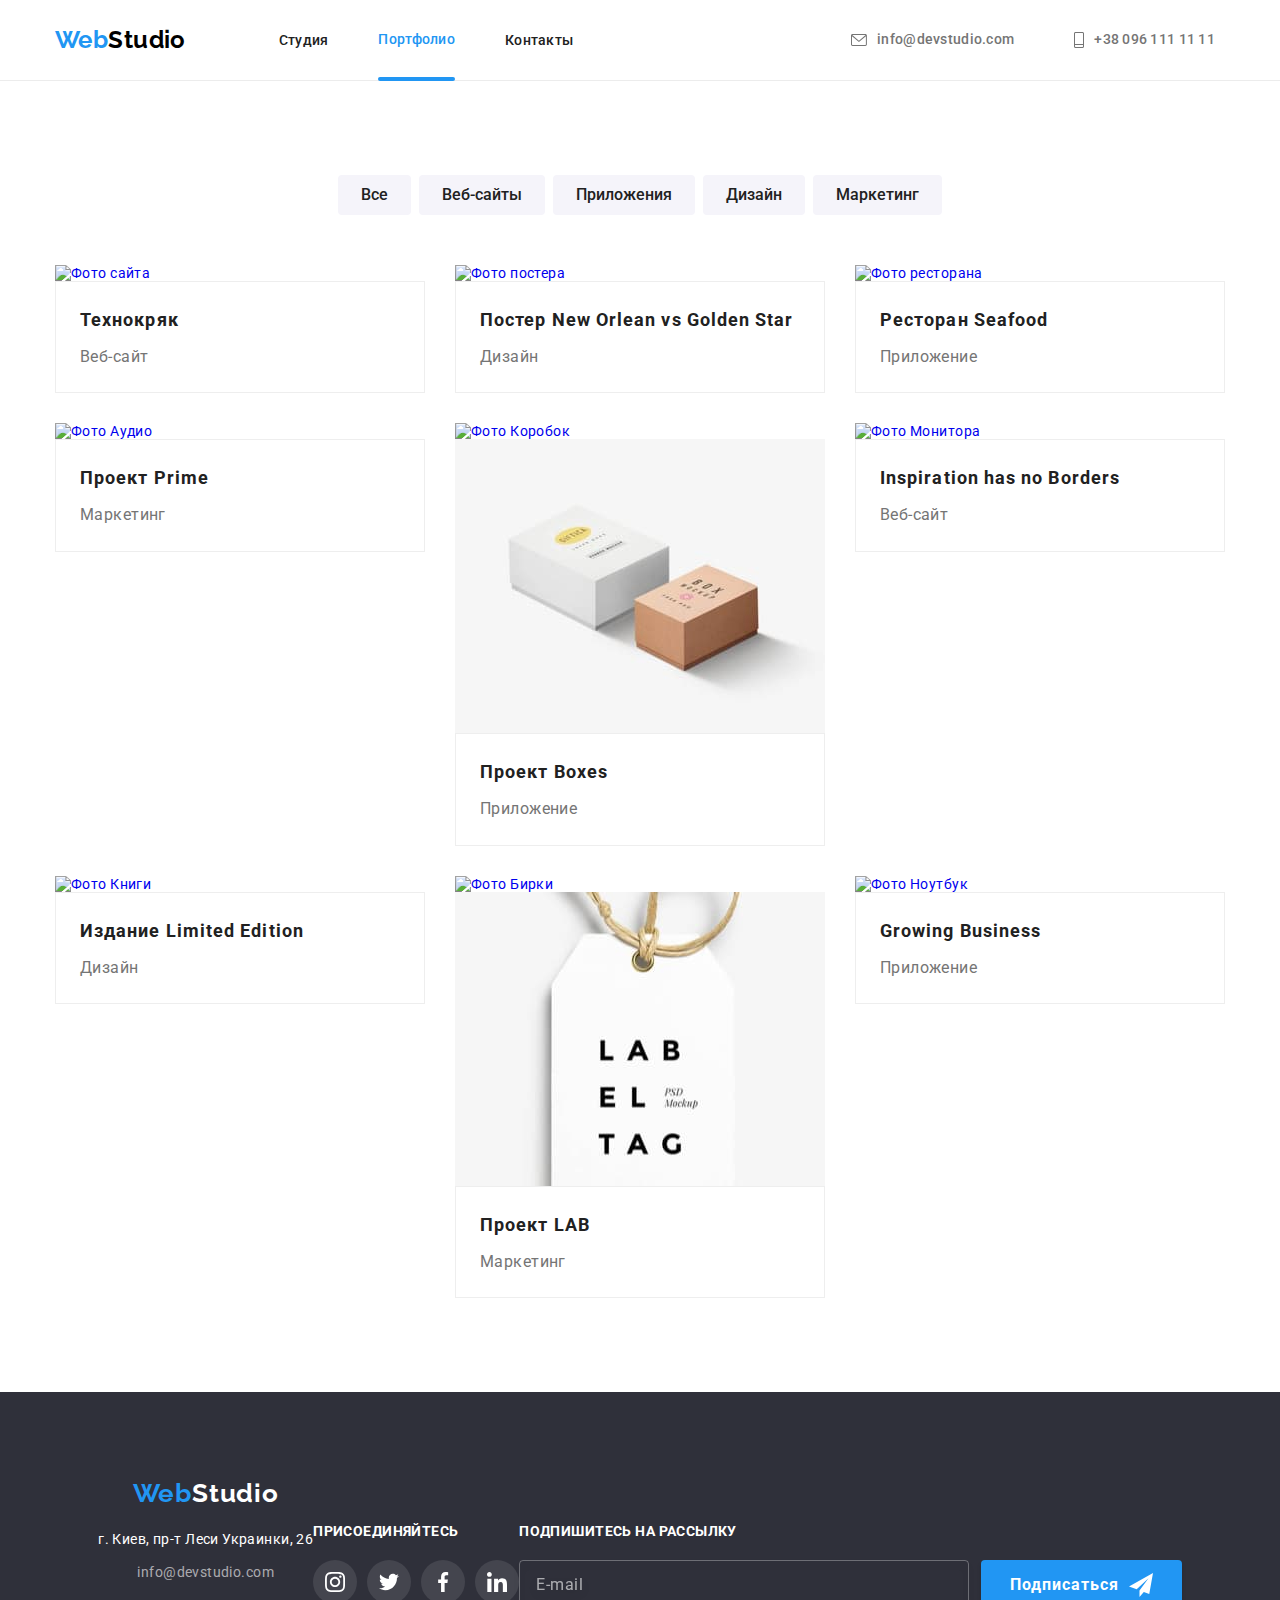
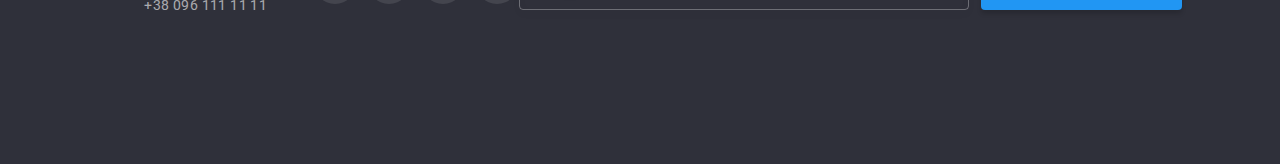
==== commit 6f9ab0eb: "Update portfolio.html" ====
--- a/portfolio.html
+++ b/portfolio.html
@@ -120,8 +120,18 @@
                     <li class="galery-list__item">
                         <a href="#" class="galery-list__photo" target="_blank">
                             <div class="product">
-                                <img src="./images/img1.jpg" alt="Фото сайта" width="370" />
-                                <div class="product__text">
+                                <picture>
+                                    <source srcset="./img/desktop-squoosh1x/portfolio1-desktop@1x.jpg 1x,
+                                    ./img/desktop-squoosh2x/portfolio1-desktop@2x.jpg 2x" media="(min-width:1200px)">
+                                    <source srcset="
+                                    ./img/tablet-squoosh1x/portfolio1-tablet@1x.jpg 1x,
+                                    ./img/tablet-squoosh2x/portfolio1-tablet@2x.jpg 2x" media="(min-width:768px)">
+                                    <source srcset="
+                                    ./img/mobile-squoosh1x/portfolio1-mobile@1x.jpg 1x,
+                                    ./img/mobile-squoosh2x/portfolio1-mobile@2x.jpg 2x" media="(max-width:767px)">
+                                    <img srcset="./img" src="./images/img1.jpg" alt="Фото сайта" />
+                                </picture>
+                                <div class=" product__text">
                                     <p class="product__overlay">Ресурс предлагает комплексные предложения с разным
                                         уровнем
                                         функционала и
@@ -139,7 +149,18 @@
                     <li class="galery-list__item">
                         <a href="#" class="galery-list__photo" target="_blank">
                             <div class="product">
-                                <img src=" ./images/img2.jpg" alt="Фото постера" width="370" />
+                                <picture>
+                                    <source
+                                        srcset="./img/desktop-squoosh1x/portfolio1-desktop@1x.jpg 1x, ./img/desktop-squoosh2x/portfolio1-desktop@2x.jpg 2x"
+                                        media="(min-width:1200px)">
+                                    <source
+                                        srcset="./img/tablet-squoosh1x/portfolio1-tablet@1x.jpg 1x, ./img/tablet-squoosh2x/portfolio1-tablet@2x.jpg 2x"
+                                        media="(min-width:768px)">
+                                    <source
+                                        srcset="./img/mobile-squoosh1x/portfolio1-mobile@1x.jpg 1x, ./img/mobile-squoosh2x/portfolio1-mobile@2x.jpg 2x"
+                                        media="(max-width:767px)">
+                                    <img src=" ./images/img2.jpg" alt="Фото постера" />
+                                </picture>
                                 <div class="product__text">
                                     <p class="product__overlay">Ресурс предлагает комплексные предложения с разным
                                         уровнем
@@ -158,8 +179,19 @@
                     <li class="galery-list__item">
                         <a href="#" class="galery-list__photo" target="_blank">
                             <div class="product">
-                                <img src="./images/img3.jpg" alt="Фото ресторана" width="370" />
-                                <div class="product__text">
+                                <picture>
+                                    <source
+                                        srcset="./img/desktop-squoosh1x/portfolio1-desktop@1x.jpg 1x, ./img/desktop-squoosh2x/portfolio1-desktop@2x.jpg 2x"
+                                        media="(min-width:1200px)">
+                                    <source
+                                        srcset="./img/tablet-squoosh1x/portfolio1-tablet@1x.jpg 1x, ./img/tablet-squoosh2x/portfolio1-tablet@2x.jpg 2x"
+                                        media="(min-width:768px)">
+                                    <source
+                                        srcset="./img/mobile-squoosh1x/portfolio1-mobile@1x.jpg 1x, ./img/mobile-squoosh2x/portfolio1-mobile@2x.jpg 2x"
+                                        media="(max-width:767px)">
+                                    <img src="./images/img3.jpg" alt="Фото ресторана" />
+                                </picture>
+                                <div class=" product__text">
                                     <p class="product__overlay">Ресурс предлагает комплексные предложения с разным
                                         уровнем
                                         функционала и
@@ -177,7 +209,18 @@
                     <li class="galery-list__item">
                         <a href="#" class="galery-list__photo" target="_blank">
                             <div class="product">
-                                <img src="./images/img4.jpg" alt="Фото Аудио" width="370" />
+                                <picture>
+                                    <source
+                                        srcset="./img/desktop-squoosh1x/portfolio1-desktop@1x.jpg 1x, ./img/desktop-squoosh2x/portfolio1-desktop@2x.jpg 2x"
+                                        media="(min-width:1200px)">
+                                    <source
+                                        srcset="./img/tablet-squoosh1x/portfolio1-tablet@1x.jpg 1x, ./img/tablet-squoosh2x/portfolio1-tablet@2x.jpg 2x"
+                                        media="(min-width:768px)">
+                                    <source
+                                        srcset="./img/mobile-squoosh1x/portfolio1-mobile@1x.jpg 1x, ./img/mobile-squoosh2x/portfolio1-mobile@2x.jpg 2x"
+                                        media="(max-width:767px)">
+                                    <img src="./images/img4.jpg" alt="Фото Аудио" />
+                                </picture>
                                 <div class="product__text">
                                     <p class="product__overlay">Ресурс предлагает комплексные предложения с разным
                                         уровнем
@@ -196,6 +239,18 @@
                     <li class="galery-list__item">
                         <a href="#" class="galery-list__photo" target="_blank">
                             <div class="product">
+                                <picture>
+                                    <source
+                                        srcset="./img/desktop-squoosh1x/portfolio1-desktop@1x.jpg 1x, ./img/desktop-squoosh2x/portfolio1-desktop@2x.jpg 2x"
+                                        media="(min-width:1200px)">
+                                    <source
+                                        srcset="./img/tablet-squoosh1x/portfolio1-tablet@1x.jpg 1x, ./img/tablet-squoosh2x/portfolio1-tablet@2x.jpg 2x"
+                                        media="(min-width:768px)">
+                                    <source
+                                        srcset="./img/mobile-squoosh1x/portfolio1-mobile@1x.jpg 1x, ./img/mobile-squoosh2x/portfolio1-mobile@2x.jpg 2x"
+                                        media="(max-width:767px)">
+                                    <img src="./images/img5.jpg" alt="Фото Коробок" />
+                                </picture>
                                 <img src="./images/img5.jpg" alt="Фото Коробок" width="370" />
                                 <div class="product__text">
                                     <p class="product__overlay">Ресурс предлагает комплексные предложения с разным
@@ -215,7 +270,18 @@
                     <li class="galery-list__item">
                         <a href="#" class="galery-list__photo" target="_blank">
                             <div class="product">
-                                <img src="./images/img6.jpg" alt="Фото Монитора" width="370" />
+                                <picture>
+                                    <source
+                                        srcset="./img/desktop-squoosh1x/portfolio1-desktop@1x.jpg 1x, ./img/desktop-squoosh2x/portfolio1-desktop@2x.jpg 2x"
+                                        media="(min-width:1200px)">
+                                    <source
+                                        srcset="./img/tablet-squoosh1x/portfolio1-tablet@1x.jpg 1x, ./img/tablet-squoosh2x/portfolio1-tablet@2x.jpg 2x"
+                                        media="(min-width:768px)">
+                                    <source
+                                        srcset="./img/mobile-squoosh1x/portfolio1-mobile@1x.jpg 1x, ./img/mobile-squoosh2x/portfolio1-mobile@2x.jpg 2x"
+                                        media="(max-width:767px)">
+                                    <img src="./images/img6.jpg" alt="Фото Монитора" />
+                                </picture>
                                 <div class="product__text">
                                     <p class="product__overlay">Ресурс предлагает комплексные предложения с разным
                                         уровнем
@@ -234,7 +300,18 @@
                     <li class="galery-list__item">
                         <a href="#" class="galery-list__photo" target="_blank">
                             <div class="product">
-                                <img src="./images/img7.jpg" alt="Фото Книги" width="370" />
+                                <picture>
+                                    <source
+                                        srcset="./img/desktop-squoosh1x/portfolio1-desktop@1x.jpg 1x, ./img/desktop-squoosh2x/portfolio1-desktop@2x.jpg 2x"
+                                        media="(min-width:1200px)">
+                                    <source
+                                        srcset="./img/tablet-squoosh1x/portfolio1-tablet@1x.jpg 1x, ./img/tablet-squoosh2x/portfolio1-tablet@2x.jpg 2x"
+                                        media="(min-width:768px)">
+                                    <source
+                                        srcset="./img/mobile-squoosh1x/portfolio1-mobile@1x.jpg 1x, ./img/mobile-squoosh2x/portfolio1-mobile@2x.jpg 2x"
+                                        media="(max-width:767px)">
+                                    <img src="./images/img7.jpg" alt="Фото Книги" />
+                                </picture>
                                 <div class="product__text">
                                     <p class="product__overlay">Ресурс предлагает комплексные предложения с разным
                                         уровнем
@@ -253,6 +330,18 @@
                     <li class="galery-list__item">
                         <a href="#" class="galery-list__photo" target="_blank">
                             <div class="product">
+                                <picture>
+                                    <source
+                                        srcset="./img/desktop-squoosh1x/portfolio1-desktop@1x.jpg 1x, ./img/desktop-squoosh2x/portfolio1-desktop@2x.jpg 2x"
+                                        media="(min-width:1200px)">
+                                    <source
+                                        srcset="./img/tablet-squoosh1x/portfolio1-tablet@1x.jpg 1x, ./img/tablet-squoosh2x/portfolio1-tablet@2x.jpg 2x"
+                                        media="(min-width:768px)">
+                                    <source
+                                        srcset="./img/mobile-squoosh1x/portfolio1-mobile@1x.jpg 1x, ./img/mobile-squoosh2x/portfolio1-mobile@2x.jpg 2x"
+                                        media="(max-width:767px)">
+                                    <img src="./images/img8.jpg" alt="Фото Бирки" />
+                                </picture>
                                 <img src="./images/img8.jpg" alt="Фото Бирки" width="370" />
                                 <div class="product__text">
                                     <p class="product__overlay">Ресурс предлагает комплексные предложения с разным
@@ -272,7 +361,18 @@
                     <li class="galery-list__item">
                         <a href="#" class="galery-list__photo" target="_blank">
                             <div class="product">
-                                <img src="./images/img9.jpg" alt="Фото Ноутбук" width="370" />
+                                <picture>
+                                    <source
+                                        srcset="./img/desktop-squoosh1x/portfolio1-desktop@1x.jpg 1x, ./img/desktop-squoosh2x/portfolio1-desktop@2x.jpg 2x"
+                                        media="(min-width:1200px)">
+                                    <source
+                                        srcset="./img/tablet-squoosh1x/portfolio1-tablet@1x.jpg 1x, ./img/tablet-squoosh2x/portfolio1-tablet@2x.jpg 2x"
+                                        media="(min-width:768px)">
+                                    <source
+                                        srcset="./img/mobile-squoosh1x/portfolio1-mobile@1x.jpg 1x, ./img/mobile-squoosh2x/portfolio1-mobile@2x.jpg 2x"
+                                        media="(max-width:767px)">
+                                    <img src="./images/img9.jpg" alt="Фото Ноутбук" />
+                                </picture>
                                 <div class="product__text">
                                     <p class="product__overlay">Ресурс предлагает комплексные предложения с разным
                                         уровнем
--- a/css/main.min.css
+++ b/css/main.min.css
@@ -1 +1 @@
-.visually-hidden{position:absolute;white-space:nowrap;width:1px;height:1px;overflow:hidden;border:0;padding:0;clip:rect(0 0 0 0);-webkit-clip-path:inset(50%);clip-path:inset(50%);margin:-1px}.backdrop.is-hidden{opacity:0;pointer-events:none;visibility:hidden}:root{--primary-text-color: #212121;--title-text-color: #757575;--secondary-title-text-color: #000000;--accent-color: #2196F3;--secondary-accent-color: #188CE8;--white: #FFFFFF;--primary-background-color: #2F303A;--secondary-background-color: #F5F4FA;--grey: #AFB1B8;--timing-function: cubic-bezier(0.4, 0, 0.2, 1)}.container{width:100%;padding-right:15px;padding-left:15px;margin-left:auto;margin-right:auto}@media screen and (min-width: 480px){.container{width:480px}}@media screen and (min-width: 768px){.container{width:768px}}@media screen and (min-width: 1200px){.container{width:1200px}}.btn-group__button{gap:8px;border:none;color:var(--primary-text-color);background-color:var(--secondary-background-color);padding:6px 22px}.btn-group__button.primary{display:flex;align-items:center;cursor:pointer;font-family:inherit;font-weight:500;font-size:16px;line-height:1.6;text-align:center;border-radius:4px;margin-left:0px;min-width:73px;color:var(--white);background-color:var(--accent-color)}.btn-group{display:flex;align-items:center;justify-content:flex-start;flex-wrap:wrap;gap:8px;margin-bottom:40px}.btn-group:nth-last-child(3){margin-right:0px}@media screen and (min-width: 768px){.btn-group{justify-content:center;margin-bottom:30px}}@media screen and (min-width: 1200px){.btn-group{justify-content:center;margin-bottom:50px}}.btn-group .btn-group__button{cursor:pointer;font-family:inherit;font-weight:500;font-size:16px;line-height:1.6;text-align:center;padding:6px 22px;border-radius:4px;border:1px solid rgba(0,0,0,0);color:var(--primary-text-color);background-color:var(--secondary-background-color);transition:color 250ms var(--timing-function),background-color 250ms var(--timing-function)}.btn-group .btn-group__button:hover,.btn-group .btn-group__button:focus{color:var(--white);background-color:var(--accent-color);box-shadow:0px 4px 4px rgba(0,0,0,.15)}.contact-list{display:flex;align-items:center;gap:50px;margin-left:auto}@media screen and (min-width: 768px)and (max-width: 1200px){.contact-list{display:block;margin-top:21px;margin-bottom:21px}}.contact-list__item{display:flex;align-items:center;margin-right:10px;gap:10px}.contact-list__email{display:flex;align-items:center;font-weight:500;font-size:14px;line-height:1.14;letter-spacing:.02em;color:var(--title-text-color);fill:currentColor;transition:color 250ms var(--timing-function)}@media screen and (min-width: 768px)and (max-width: 1200px){.contact-list__email{margin-bottom:10px}}.contact-list__email:hover,.contact-list__email:focus{color:var(--accent-color)}.contact-list__icon-envelope{margin-right:10px}.contact-list__icon-envelope:hover,.contact-list__icon-envelope:focus{fill:var(--accent-color)}.contact-list__tel{display:flex;align-items:center;justify-content:center;font-weight:500;font-size:14px;line-height:1.14;letter-spacing:.02em;color:var(--title-text-color);fill:currentColor;transition:color 250ms var(--timing-function)}.contact-list__tel:hover,.contact-list__tel:focus{color:var(--accent-color)}.contact-list__icon-tel{margin-right:10px}.contact-list__icon-tel:hover,.contact-list__icon-tel:focus{fill:var(--accent-color)}.adress{font-style:normal}.adress__item:hover,.adress__item:focus{color:var(--accent-color)}.adress__list{display:flex;flex-direction:column;align-items:center;justify-content:center;gap:9px}.adress__item{font-weight:400;font-size:14px;line-height:1.7;color:var(--white);transition:color 250ms var(--timing-function)}.adress__email-item:hover,.adress__email-item:focus{color:var(--accent-color)}.adress__email-item{font-weight:400;font-size:14px;line-height:1.7;color:rgba(255,255,255,.6);transition:color 250ms var(--timing-function)}.adress__tel-item:hover,.adress__tel-item:focus{color:var(--accent-color)}.adress__tel-item{font-weight:400;font-size:14px;line-height:1.7;color:rgba(255,255,255,.6);transition:color 250ms var(--timing-function)}.backdrop{position:fixed;top:0px;left:0px;width:100%;height:100%;background-color:rgba(0,0,0,.2);overflow-y:scroll}.modal{position:absolute;top:20px;left:50%;width:100%;min-height:581px;padding:40px;background-color:var(--white);box-shadow:0px 1px 3px rgba(0,0,0,.12),0px 1px 1px rgba(0,0,0,.14),0px 2px 1px rgba(0,0,0,.2);border-radius:4px;opacity:1;transform:translateX(-50%) scale(1);transition:transform 250ms var(--timing-function),opacity 250ms var(--timing-function),visibility 250ms var(--timing-function)}@media screen and (min-width: 480px){.modal{max-width:450px;width:100%}}.backdrop.is-hidden .modal{transform:translate(-50%, -50%) scale(0.8)}.modal__close{width:18px;height:18px;background-color:rgba(0,0,0,0)}.modal__button:hover .modal__close,.modal__button:focus .modal__close{fill:var(--accent-color)}.modal__button{display:flex;width:30px;height:30px;border-radius:50%;border:1px solid rgba(0,0,0,.1);align-items:center;justify-content:center;background-color:var(--white);top:8px;right:8px;position:absolute;cursor:pointer;fill:var(--secondary-title-text-color);transition:fill 250ms var(--timing-function)}.modal__title{font-weight:700;font-size:20px;line-height:1.15;text-align:center;letter-spacing:.03em;color:var(--primary-text-color);margin-bottom:12px}.modal__form{width:100%}.checkbox__label{font-size:7px;line-height:1.71;letter-spacing:.03em;color:var(--title-text-color);display:flex;align-items:center}@media screen and (min-width: 480px){.checkbox__label{font-size:12px}}.checkbox__label::before{content:"";width:16px;height:15px;border:2px solid var(--primary-text-color);border-radius:4px;margin-right:7px;align-items:center;transition:background-color 250ms var(--timing-function)}.checkbox:checked+.checkbox__label::before{background-color:var(--accent-color);background-image:url("../images3/icon check-2.svg");background-repeat:no-repeat;background-position:center;background-size:contain;background-origin:border-box;border-color:var(--accent-color)}.checkbox__accent{color:var(--accent-color);border-bottom:1px solid var(--accent-color);cursor:pointer;margin-left:5px;display:inline-block}.checkbox__accent:hover .checkbox__accent:focus{color:var(--accent-color)}.checkbox{margin-top:20px;margin-bottom:30px}.submit{font-weight:700;font-size:16px;line-height:1.88;display:flex;align-items:center;text-align:center;letter-spacing:.06em;width:200px;height:50px;display:block;margin-right:auto;margin-left:auto;padding-top:10px;padding-bottom:10px;padding-left:56px;padding-right:55px;color:var(--white);background-color:var(--accent-color);box-shadow:0px 4px 4px rgba(0,0,0,.15);border-radius:4px;cursor:pointer;border:none;transition:background-color 250ms var(--timing-function)}.submit:hover .submit:focus{background-color:#188ce8}.social__link{display:flex;width:44px;height:44px;border-radius:50%;align-items:center;justify-content:center;fill:currentColor;color:var(--grey);transition:color 250ms var(--timing-function),background-color 250ms var(--timing-function)}.social__link:hover,.social__link:focus{background-color:var(--accent-color);color:var(--white)}.social{display:flex;align-items:center;justify-content:center;gap:10px;margin-top:0px;margin-left:auto;margin-right:auto}.social__item{display:flex;align-items:center;justify-content:center;width:44px;height:44px;border-radius:50%;background-color:var(--white);fill:var(--grey);cursor:pointer}.social__item .one{width:44px;border-radius:50%}.media{gap:10px}.media__link{display:flex;width:44px;height:44px;border-radius:50%;align-items:center;justify-content:center;background-color:rgba(255,255,255,.1);fill:currentColor;color:var(--white);transition:background-color 250ms var(--timing-function)}.media__icon{fill:var(--white)}.media__link:hover,.media__link:focus{background-color:var(--accent-color)}.work__title{display:flex;font-weight:700;font-size:36px;line-height:1.17;text-align:center;justify-content:center;margin-right:auto;margin-bottom:50px;color:var(--primary-text-color)}@media screen and (max-width: 768px){.work__title{display:none}}.team__title{margin-bottom:30px;font-weight:700;font-size:28px;line-height:1.18;text-align:center;letter-spacing:.03em;color:var(--primary-text-color)}@media screen and (max-width: 767px){.team__title{display:none}}@media screen and (min-width: 1200px){.team__title{margin-bottom:50px;font-size:36px}}.clients__title{margin-bottom:30px;font-weight:700;font-size:28px;line-height:1.18;text-align:center;letter-spacing:.03em;color:var(--primary-text-color)}@media screen and (min-width: 1200px){.clients__title{margin-bottom:50px;font-size:36px}}.data{left:7px;bottom:10px;margin-bottom:20px}.data__form-input{width:100%;height:40px;border:1px solid rgba(33,33,33,.2);border-radius:4px;font:inherit;transition:border 250ms var(--timing-function);padding-left:42px}.data__form-input:focus{outline-color:var(--accent-color)}.data__form-input:focus+.data__icon{fill:var(--accent-color)}.data__icon{position:absolute;width:18px;height:18px;top:50%;left:12px;fill:var(--primary-text-color);transform:translateY(-50%);transition:fill 250ms var(--timing-function)}.data__input-wrap{position:relative;margin-top:4px}.comment__form{font-weight:400;font-size:12px;line-height:1.17;letter-spacing:.01em;width:100%;height:138px;border:1px solid rgba(33,33,33,.2);border-radius:4px;resize:none;padding-top:12px;padding-left:16px;margin-top:4px}.comment__form:focus{outline-color:var(--accent-color)}.header .logo{color:var(--secondary-title-text-color);font-family:"Raleway",sans-serif;text-decoration:none;font-weight:700;font-size:24px;line-height:1.17}.logo{padding-top:16px;padding-bottom:16px}@media screen and (min-width: 768px){.logo{margin-right:88px}}@media screen and (min-width: 1200px){.logo{margin-right:93px}}.logo__accent{color:var(--accent-color)}.footer .logo{font-weight:700;font-size:26px;line-height:1.17;text-align:center;letter-spacing:.03em;color:var(--white);display:inline-block;margin-bottom:20px;margin-right:0px;font-family:"Raleway",sans-serif;text-decoration:none;background:var(--primary-background-color);padding:0px}body{font-size:14px;font-family:"Roboto",sans-serif;letter-spacing:.03em;color:var(--primary-text-color);background-color:var(--white)}*,*:before,*:after{padding:0px;margin:0px;box-sizing:border-box}ul{list-style:none;padding:0px;margin:0px}h1,h2,h3,h4,h5,h6,p{margin-top:0px;margin-bottom:0px}img{display:block;width:100%;height:auto;max-width:100%}a{text-decoration:none}.galery{padding-top:60px;padding-bottom:60px}@media screen and (min-width: 1200px){.galery{padding-top:94px;padding-bottom:94px}}.galery-container{width:100%;padding-left:15px;padding-right:15px;margin-left:auto;margin-right:auto}@media screen and (min-width: 480px){.galery-container{width:450px}}@media screen and (min-width: 768px){.galery-container{width:738px}}@media screen and (min-width: 1200px){.galery-container{width:1200px}}.galery-title-hidden{display:none}.product__title{margin-bottom:4px;font-weight:700;font-size:18px;line-height:2;letter-spacing:.06em;color:var(--primary-text-color)}.product__name{flex-grow:1;padding-top:20px;padding-bottom:20px;padding-left:24px;padding-right:24px;border:1px solid #eee}.galery-list{display:flex;flex-wrap:wrap;gap:30px}.galery-list__item{width:100%;border-radius:4px}@media screen and (min-width: 768px){.galery-list__item{width:calc((100% - 30px)/2)}}@media screen and (min-width: 1200px){.galery-list__item{width:calc((100% - 60px)/3)}}.galery-list__item:nth-child(3){margin-right:0px}.galery-list__item:nth-last-child(3){margin-bottom:0px}.product__work{font-weight:400;font-size:16px;line-height:1.9;color:var(--title-text-color)}.galery-list__photo{display:block;text-decoration:none;transition:box-shadow 250ms var(--timing-function)}.galery-list__photo:hover,.galery-list__photo:focus{box-shadow:0px 4px 4px rgba(0,0,0,.15)}.product__text{position:absolute;top:0;left:0;width:100%;height:100%;color:var(--white);background-color:rgba(33,150,243,.9);transform:translateY(100%);transition:transform 250ms cubic-bezier(0.4, 0, 0.2, 1);padding:63px 24px}.product__overlay{font-weight:400;font-size:18px;line-height:1.56;letter-spacing:.03em;text-align:start}.product{position:relative;overflow:hidden}.galery-list__photo:hover .product__text,.galery-list__photo:focus .product__text{transform:translateY(0%)}.footer{width:100%;padding-top:60px;padding-bottom:60px;margin-bottom:0px;background:var(--primary-background-color)}.footer-container{display:flex;align-items:center;justify-content:center;flex-direction:column}@media screen and (min-width: 768px){.footer-container{row-gap:60px}}@media screen and (min-width: 1200px){.footer-container{display:flex;flex-direction:row;align-items:center;justify-content:center}}.locate{display:flex;flex-direction:column;align-items:center;justify-content:center}@media screen and (max-width: 480px){.locate{margin-bottom:60px;margin-left:auto;margin-right:auto}}@media screen and (min-width: 768px){.locate{display:flex;flex-direction:column;justify-content:center;align-items:center}}@media screen and (min-width: 1200px){.locate{padding-bottom:60px}}@media screen and (min-width: 480px){.adress{margin-left:auto;margin-right:auto}}@media screen and (min-width: 768px){.adress{display:block;margin-bottom:0}}.header{position:relative;border-bottom:1px solid #ececec}header.container{align-items:center;justify-content:space-between}.header-container{align-items:center}@media screen and (max-width: 767px){.main-navigation{display:none}}@media screen and (min-width: 768px){.main-navigation{display:flex;align-items:center;justify-content:space-between}}.navigation{display:flex;align-items:center}@media screen and (min-width: 770px){.navigation{display:flex;align-items:center;justify-content:space-between}}.navigation-list__link{font-weight:500;font-size:14px;line-height:1.14;letter-spacing:.02em;color:var(--primary-text-color);transition:color 250ms var(--timing-function)}.navigation-list__link:hover,.navigation-list__link:focus{color:var(--accent-color)}.navigation-list{display:flex;align-items:center;justify-content:space-between;gap:50px}.current{display:block;padding-top:32px;padding-bottom:32px;color:var(--accent-color);position:relative}.current::after{position:absolute;content:"";display:block;width:100%;height:4px;border-radius:2px;background:var(--accent-color);left:0px;bottom:-1px;transition:background 250ms var(--timing-function),color 250ms var(--timing-function)}.hero{width:100%;height:400px;margin-left:auto;margin-right:auto;background-color:#c4c4c4;background-image:linear-gradient(to right, rgba(47, 48, 58, 0.4), rgba(47, 48, 58, 0.4)),url("../img/mobile/mobile-squoosh1x/header-mobile@1x.jpg");background-size:cover;background-repeat:no-repeat;background-position:center;text-align:center;padding-top:118px;padding-bottom:118px}@media screen and (min-width: 480px){.hero{max-width:480px}}@media screen and (min-width: 768px){.hero{max-width:768px;background-image:linear-gradient(to right, rgba(47, 48, 58, 0.4), rgba(47, 48, 58, 0.4)),url("../img/tablet/tablet-squoosh1x/header-tablet@1x.jpg")}}@media screen and (min-width: 1200px){.hero{max-width:1600px;width:100%;height:600px;padding-top:200px;padding-bottom:200px;background-image:linear-gradient(to right, rgba(47, 48, 58, 0.4), rgba(47, 48, 58, 0.4)),url("../img/desktop/desktop-squoosh1x/header-desktop@1x.jpg")}}@media screen and (min-device-pixel-ratio: 2)and (max-width: 767px),screen and (-webkit-min-device-pixel-ratio: 2)and (max-width: 767px),screen and (min-resolution: 192dpi)and (max-width: 767px),screen and (min-resolution: 2dppx)and (max-width: 767px){.hero{background-image:linear-gradient(to right, rgba(47, 48, 58, 0.4), rgba(47, 48, 58, 0.4)),url(../img/mobile/mobile-squoosh2x/header-mobile@2x.jpg)}}@media screen and (min-device-pixel-ratio: 2)and (min-width: 768px),screen and (-webkit-min-device-pixel-ratio: 2)and (min-width: 768px),screen and (min-resolution: 192dpi)and (min-width: 768px),screen and (min-resolution: 2dppx)and (min-width: 768px){.hero{background-image:linear-gradient(to right, rgba(47, 48, 58, 0.4), rgba(47, 48, 58, 0.4)),url(../img/tablet/tablet-squoosh2x/header-tablet@2x.jpg)}}@media screen and (min-device-pixel-ratio: 2)and (min-width: 1200px),screen and (-webkit-min-device-pixel-ratio: 2)and (min-width: 1200px),screen and (min-resolution: 192dpi)and (min-width: 1200px),screen and (min-resolution: 2dppx)and (min-width: 1200px){.hero{background-image:linear-gradient(to right, rgba(47, 48, 58, 0.4), rgba(47, 48, 58, 0.4)),url(../img/desktop/desktop-squoosh2x/header-desktop@2x.jpg)}}.hero__title{font-weight:900;font-size:26px;line-height:1.6;letter-spacing:.06em;text-transform:uppercase;margin-bottom:35px;margin-left:auto;margin-right:auto;color:var(--white)}@media screen and (min-width: 480px){.hero__title{width:360px}}@media screen and (min-width: 1200px){.hero__title{font-size:44px;line-height:1.364;width:700px}}.hero__button-primary{font-family:inherit;cursor:pointer;font-weight:700;font-size:16px;line-height:1.88;display:flex;align-items:center;text-align:center;letter-spacing:.06em;padding:10px 22px;margin-bottom:0px;margin-left:auto;margin-right:auto;width:200px;justify-content:center;color:var(--white);background-color:var(--accent-color);border:none;border-radius:4px;transition:background-color 250ms var(--timing-function),color 250ms var(--timing-function)}.hero__button-primary:hover,.hero__button-primary:focus{background:var(--secondary-accent-color);color:var(--white)}.team{padding-top:60px;padding-bottom:60px;background-color:var(--secondary-background-color)}@media screen and (min-width: 1200px){.team{padding-top:94px;padding-bottom:94px}}.team__list{width:100%;display:flex;flex-wrap:wrap;align-items:center;gap:30px}.card{background-color:var(--white);box-shadow:0px 1px 3px rgba(0,0,0,.12),0px 1px 1px rgba(0,0,0,.14),0px 2px 1px rgba(0,0,0,.2);border-radius:0px 0px 4px 4px}@media screen and (min-width: 480px){.card{width:100%;margin-bottom:22px}}@media screen and (min-width: 768px){.card{width:calc((100% - 30px)/2);padding-left:15;padding-right:15;padding-top:123;padding-bottom:60}}@media screen and (min-width: 1200px){.card{width:calc((100% - 90px)/4)}}.card__images{margin-bottom:130px}.card__name{padding-top:30px;padding-bottom:30px;padding-right:30px;padding-left:30px}.card__title{margin-bottom:10px;align-content:center;justify-content:center;font-weight:500;font-size:16px;line-height:1.18;text-align:center;color:var(--primary-text-color)}.card__text{font-weight:400;font-size:16px;line-height:1.18;text-align:center;color:var(--title-text-color);margin-bottom:16px}.clients__section{padding:60px 0px}@media screen and (min-width: 1200px){.clients__section{padding-top:94px;padding-bottom:94px}}.clients__title{margin-bottom:30px;font-size:28px;line-height:1.17;text-align:center;font-weight:700;letter-spacing:.03em}@media screen and (min-width: 1200px){.clients__title{margin-bottom:50px;font-size:36px;line-height:1.17}}.clients__list{display:flex;align-items:center;justify-content:center;flex-wrap:wrap;gap:30px}@media screen and (min-width: 480px){.clients__list{flex-wrap:wrap}}@media screen and (min-width: 768px){.clients__list{padding:15px 60px;flex-wrap:wrap}}@media screen and (min-width: 1200px){.clients__list{gap:30px;flex-wrap:nowrap}}.clients__link{display:flex;align-items:center;justify-content:center;width:170px;height:92px;border:1px solid #afb1b8;border-radius:4px;fill:currentColor;color:var(--grey);transition:color 250ms var(--timing-function)}.clients__link:hover,.clients__link:focus{border:1px solid var(--accent-color);fill:var(--accent-color)}.clients__logo:hover,.clients__logo:focus{background-color:var(--white);fill:var(--accent-color)}.work{padding-top:0px}@media screen and (max-width: 770px){.work{display:none}}.work__list{display:flex;align-items:center;justify-content:space-between;gap:30px}.specifics{position:relative}.specifics__text{position:absolute;bottom:0px;display:flex;text-align:center;justify-content:center;width:100%;height:70px;background:rgba(47,48,58,.8)}.specifics__name{font-weight:700;font-size:14px;line-height:1.14;text-align:center;padding-top:27px;padding-bottom:27px;letter-spacing:.03em;text-transform:uppercase;color:var(--white)}@media screen and (min-width: 1200px){.subscription-box{display:flex;flex-direction:row;align-items:center;justify-content:center}}.subscription{display:block;justify-content:center;gap:12px}@media screen and (min-width: 1200px){.subscription{padding-top:72px;padding-bottom:94px}}.subscription__title{font-weight:700;font-size:14px;line-height:1.14;letter-spacing:.03em;text-transform:uppercase;padding-top:0px;padding-bottom:0px;margin-bottom:20px;color:var(--white)}@media screen and (max-width: 1200px){.subscription__title{text-align:center}}.subscription__btn{flex-direction:column;align-items:center;justify-content:center;gap:12px}@media screen and (min-width: 1200px){.subscription__btn{display:flex;flex-direction:row;align-items:center;justify-content:center}}.subscription__button{font-size:16px;font-weight:700;line-height:1.875;letter-spacing:.06em;display:flex;align-items:center;justify-content:center;background:var(--accent-color);color:var(--white);box-shadow:0px 4px 4px rgba(0,0,0,.15);border-radius:4px;border:none;padding:10px 29px;margin-top:20px;margin-left:auto;margin-right:auto}@media screen and (min-width: 1200px){.subscription__button{margin-top:0px}}.subscription__icon{margin-left:10px;align-self:center;fill:var(--white)}.subscription__input{width:100%;height:50px;filter:drop-shadow(rgba(0, 0, 0, 0.15) 0px 4px 4px);background-color:rgba(0,0,0,0);border-width:1px;border-style:solid;border-color:rgba(255,255,255,.3);-o-border-image:initial;border-image:initial;border-radius:4px}@media screen and (min-width: 480px){.subscription__input{width:450px;margin-left:auto;margin-right:auto;display:block}}.subscription__input::-moz-placeholder{width:47px;height:20px;left:831px;top:2802px;font-weight:400;font-size:16px;line-height:1.25;align-items:center;letter-spacing:.03em;color:rgba(255,255,255,.6);padding-left:16px}.subscription__input:-ms-input-placeholder{width:47px;height:20px;left:831px;top:2802px;font-weight:400;font-size:16px;line-height:1.25;align-items:center;letter-spacing:.03em;color:rgba(255,255,255,.6);padding-left:16px}.subscription__input::placeholder{width:47px;height:20px;left:831px;top:2802px;font-weight:400;font-size:16px;line-height:1.25;align-items:center;letter-spacing:.03em;color:rgba(255,255,255,.6);padding-left:16px}.features{padding-top:60px;padding-bottom:60px;margin-bottom:0px;background-color:var(--white)}@media screen and (min-width: 1200px){.features{padding-top:94px;padding-bottom:94px}}.features .container{display:flex;align-items:center;justify-content:space-between}.features-list__list{display:flex;flex-wrap:wrap;gap:30px}@media screen and (min-width: 1200px){.features-list__list{width:100%;flex-wrap:nowrap}}@media screen and (min-width: 768px){.features-list__item{width:354px}}.features-list__icon{display:flex;align-items:center;justify-content:center;height:120px;margin-bottom:30px;background:var(--secondary-background-color);border-radius:4px;background-position:center}@media screen and (min-width: 768px){.features-list__icon{width:100%}}.features-list__title{font-weight:700;font-size:14px;line-height:1.14;letter-spacing:.03em;text-align:center;text-transform:uppercase;margin-bottom:10px;color:var(--primary-text-color)}@media screen and (min-width: 768px){.features-list__title{text-align:start}}.features-list__text{font-weight:400;font-size:14px;line-height:1.7;text-align:start;margin-top:0px;color:var(--title-text-color)}.item:not(:last-child){margin-right:30px}@media screen and (max-width: 480px){.join{display:inline-block;margin-right:auto;margin-left:auto;margin-bottom:60px}}@media screen and (max-width: 768px){.join{display:flex;flex-direction:column;align-items:center;justify-items:center}}@media screen and (min-width: 1200px){.join{padding-top:72px;padding-bottom:100px}}.locate-join{margin-left:auto;margin-right:auto}@media screen and (max-width: 480px){.locate-join{display:flex;flex-direction:column}}@media screen and (min-width: 768px){.locate-join{width:100%;display:flex;align-items:baseline;justify-content:space-around}}.join__title{font-weight:700;font-size:14px;line-height:1.14;letter-spacing:.03em;text-transform:uppercase;color:var(--white);padding-top:0px;padding-bottom:0px;margin-bottom:20px}@media screen and (max-width: 1200px){.join__title{text-align:center}}.join__list{display:flex;align-items:center;justify-content:space-around;gap:10px}@media screen and (max-width: 480px){.join__list{display:flex;align-items:center;justify-items:center}}@media screen and (min-width: 768px){.join__list{display:flex;align-items:center;justify-items:center}}.logo-box{display:flex;align-items:center;justify-content:space}@media screen and (min-width: 768px){.logo-box{display:none}}.menu-open-button{margin-left:auto;width:40px;height:40px;padding-top:10px;padding-bottom:10px;border:none;background-color:rgba(0,0,0,0)}.menu-container{display:flex;flex-direction:column;position:fixed;top:0;left:0;width:100vw;height:100vh;padding:48px 40px;background-color:#fff;z-index:999;transform:translateX(100%);transition:transform 250ms ease-in-out}.menu-container.is-open{transform:translateX(0)}.menu-close-button{position:absolute;top:10px;right:10px;width:40px;height:40px;display:block;margin-left:auto;margin-bottom:5px;background-color:rgba(0,0,0,0);fill:var(--primary-text-color);border:none}.menu-close-button:hover,.menu-close-button:focus{fill:var(--accent-color)}.mob-menu-navigation{margin-bottom:auto}.mob-menu-list{display:flex;flex-direction:column;gap:32px}@media screen and (min-width: 480px){.mob-menu-list{margin-bottom:306px}}.mob-menu__link{font-weight:500;font-size:40px;line-height:1.18;letter-spacing:.02em;color:var(--primary-text-color)}.current-mob,.mob-menu__link:hover,.mob-menu__link:focus{color:var(--accent-color)}.mobile-box{display:flex;flex-direction:column;gap:64px;margin-top:auto}.mob-menu-contact__item{margin-bottom:32px}.mob-menu-contact__tel{font-weight:500;font-size:26px;line-height:1.176;letter-spacing:.02em;color:var(--accent-color);margin-bottom:64px}@media screen and (min-width: 480px){.mob-menu-contact__tel{font-size:34px}}.mob-menu-contact__email{font-weight:500;font-size:24px;line-height:1.17;letter-spacing:.02em;color:var(--title-text-color)}.mob-menu-social{font-weight:500;font-size:12px;line-height:22px;letter-spacing:.02em;color:var(--accent-color)}@media screen and (min-width: 480px){.mob-menu-social{font-size:18px}}.mob-menu-social__list{display:flex;gap:20px}.mob-menu-social__item:not(:last-child)::after{content:"";height:22px;width:1px;position:absolute;background-color:rgba(33,33,33,.2);right:-10px}.mob-menu-social__item{position:relative}/*# sourceMappingURL=main.min.css.map */+.visually-hidden{position:absolute;white-space:nowrap;width:1px;height:1px;overflow:hidden;border:0;padding:0;clip:rect(0 0 0 0);-webkit-clip-path:inset(50%);clip-path:inset(50%);margin:-1px}.backdrop.is-hidden{opacity:0;pointer-events:none;visibility:hidden}:root{--primary-text-color: #212121;--title-text-color: #757575;--secondary-title-text-color: #000000;--accent-color: #2196F3;--secondary-accent-color: #188CE8;--white: #FFFFFF;--primary-background-color: #2F303A;--secondary-background-color: #F5F4FA;--grey: #AFB1B8;--timing-function: cubic-bezier(0.4, 0, 0.2, 1);--bg-image: linear-gradient(to right, rgba(47, 48, 58, 0.4), rgba(47, 48, 58, 0.4))}.container{width:100%;padding-right:15px;padding-left:15px;margin-left:auto;margin-right:auto}@media screen and (min-width: 480px){.container{width:480px}}@media screen and (min-width: 768px){.container{width:768px}}@media screen and (min-width: 1200px){.container{width:1200px}}.btn-group__button{gap:8px;border:none;color:var(--primary-text-color);background-color:var(--secondary-background-color);padding:6px 22px}.btn-group__button.primary{display:flex;align-items:center;cursor:pointer;font-family:inherit;font-weight:500;font-size:16px;line-height:1.6;text-align:center;border-radius:4px;margin-left:0px;min-width:73px;color:var(--white);background-color:var(--accent-color)}.btn-group{display:flex;align-items:center;justify-content:flex-start;flex-wrap:wrap;gap:8px;margin-bottom:40px}.btn-group:nth-last-child(3){margin-right:0px}@media screen and (min-width: 768px){.btn-group{justify-content:center;margin-bottom:30px}}@media screen and (min-width: 1200px){.btn-group{justify-content:center;margin-bottom:50px}}.btn-group .btn-group__button{cursor:pointer;font-family:inherit;font-weight:500;font-size:16px;line-height:1.6;text-align:center;padding:6px 22px;border-radius:4px;border:1px solid rgba(0,0,0,0);color:var(--primary-text-color);background-color:var(--secondary-background-color);transition:color 250ms var(--timing-function),background-color 250ms var(--timing-function)}.btn-group .btn-group__button:hover,.btn-group .btn-group__button:focus{color:var(--white);background-color:var(--accent-color);box-shadow:0px 4px 4px rgba(0,0,0,.15)}.contact-list{display:flex;align-items:center;gap:50px;margin-left:auto}@media screen and (min-width: 768px)and (max-width: 1200px){.contact-list{display:block;margin-top:21px;margin-bottom:21px}}.contact-list__item{display:flex;align-items:center;margin-right:10px;gap:10px}.contact-list__email{display:flex;align-items:center;font-weight:500;font-size:14px;line-height:1.14;letter-spacing:.02em;color:var(--title-text-color);fill:currentColor;transition:color 250ms var(--timing-function)}@media screen and (min-width: 768px)and (max-width: 1200px){.contact-list__email{margin-bottom:10px}}.contact-list__email:hover,.contact-list__email:focus{color:var(--accent-color)}.contact-list__icon-envelope{margin-right:10px}.contact-list__icon-envelope:hover,.contact-list__icon-envelope:focus{fill:var(--accent-color)}.contact-list__tel{display:flex;align-items:center;justify-content:center;font-weight:500;font-size:14px;line-height:1.14;letter-spacing:.02em;color:var(--title-text-color);fill:currentColor;transition:color 250ms var(--timing-function)}.contact-list__tel:hover,.contact-list__tel:focus{color:var(--accent-color)}.contact-list__icon-tel{margin-right:10px}.contact-list__icon-tel:hover,.contact-list__icon-tel:focus{fill:var(--accent-color)}.adress{font-style:normal}.adress__item:hover,.adress__item:focus{color:var(--accent-color)}.adress__list{display:flex;flex-direction:column;align-items:center;justify-content:center;gap:9px}.adress__item{font-weight:400;font-size:14px;line-height:1.7;color:var(--white);transition:color 250ms var(--timing-function)}.adress__email-item:hover,.adress__email-item:focus{color:var(--accent-color)}.adress__email-item{font-weight:400;font-size:14px;line-height:1.7;color:rgba(255,255,255,.6);transition:color 250ms var(--timing-function)}.adress__tel-item:hover,.adress__tel-item:focus{color:var(--accent-color)}.adress__tel-item{font-weight:400;font-size:14px;line-height:1.7;color:rgba(255,255,255,.6);transition:color 250ms var(--timing-function)}.backdrop{position:fixed;top:0px;left:0px;width:100%;height:100%;background-color:rgba(0,0,0,.2);overflow-y:scroll}.modal{position:absolute;top:20px;left:50%;width:100%;min-height:581px;padding:40px;background-color:var(--white);box-shadow:0px 1px 3px rgba(0,0,0,.12),0px 1px 1px rgba(0,0,0,.14),0px 2px 1px rgba(0,0,0,.2);border-radius:4px;opacity:1;transform:translateX(-50%) scale(1);transition:transform 250ms var(--timing-function),opacity 250ms var(--timing-function),visibility 250ms var(--timing-function)}@media screen and (min-width: 480px){.modal{max-width:450px;width:100%}}.backdrop.is-hidden .modal{transform:translate(-50%, -50%) scale(0.8)}.modal__close{width:18px;height:18px;background-color:rgba(0,0,0,0)}.modal__button:hover .modal__close,.modal__button:focus .modal__close{fill:var(--accent-color)}.modal__button{display:flex;width:30px;height:30px;border-radius:50%;border:1px solid rgba(0,0,0,.1);align-items:center;justify-content:center;background-color:var(--white);top:8px;right:8px;position:absolute;cursor:pointer;fill:var(--secondary-title-text-color);transition:fill 250ms var(--timing-function)}.modal__title{font-weight:700;font-size:20px;line-height:1.15;text-align:center;letter-spacing:.03em;color:var(--primary-text-color);margin-bottom:12px}.modal__form{width:100%}.checkbox__label{font-size:7px;line-height:1.71;letter-spacing:.03em;color:var(--title-text-color);display:flex;align-items:center}@media screen and (min-width: 480px){.checkbox__label{font-size:12px}}.checkbox__label::before{content:"";width:16px;height:15px;border:2px solid var(--primary-text-color);border-radius:4px;margin-right:7px;align-items:center;transition:background-color 250ms var(--timing-function)}.checkbox:checked+.checkbox__label::before{background-color:var(--accent-color);background-image:url("../images3/icon check-2.svg");background-repeat:no-repeat;background-position:center;background-size:contain;background-origin:border-box;border-color:var(--accent-color)}.checkbox__accent{color:var(--accent-color);border-bottom:1px solid var(--accent-color);cursor:pointer;margin-left:5px;display:inline-block}.checkbox__accent:hover .checkbox__accent:focus{color:var(--accent-color)}.checkbox{margin-top:20px;margin-bottom:30px}.submit{font-weight:700;font-size:16px;line-height:1.88;display:flex;align-items:center;text-align:center;letter-spacing:.06em;width:200px;height:50px;display:block;margin-right:auto;margin-left:auto;padding-top:10px;padding-bottom:10px;padding-left:56px;padding-right:55px;color:var(--white);background-color:var(--accent-color);box-shadow:0px 4px 4px rgba(0,0,0,.15);border-radius:4px;cursor:pointer;border:none;transition:background-color 250ms var(--timing-function)}.submit:hover .submit:focus{background-color:#188ce8}.social__link{display:flex;width:44px;height:44px;border-radius:50%;align-items:center;justify-content:center;fill:currentColor;color:var(--grey);transition:color 250ms var(--timing-function),background-color 250ms var(--timing-function)}.social__link:hover,.social__link:focus{background-color:var(--accent-color);color:var(--white)}.social{display:flex;align-items:center;justify-content:center;gap:10px;margin-top:0px;margin-left:auto;margin-right:auto}.social__item{display:flex;align-items:center;justify-content:center;width:44px;height:44px;border-radius:50%;background-color:var(--white);fill:var(--grey);cursor:pointer}.social__item .one{width:44px;border-radius:50%}.media{gap:10px}.media__link{display:flex;width:44px;height:44px;border-radius:50%;align-items:center;justify-content:center;background-color:rgba(255,255,255,.1);fill:currentColor;color:var(--white);transition:background-color 250ms var(--timing-function)}.media__icon{fill:var(--white)}.media__link:hover,.media__link:focus{background-color:var(--accent-color)}.work__title{display:flex;font-weight:700;font-size:36px;line-height:1.17;text-align:center;justify-content:center;margin-right:auto;margin-bottom:50px;color:var(--primary-text-color)}@media screen and (max-width: 768px){.work__title{display:none}}.team__title{margin-bottom:30px;font-weight:700;font-size:28px;line-height:1.18;text-align:center;letter-spacing:.03em;color:var(--primary-text-color)}@media screen and (max-width: 767px){.team__title{display:none}}@media screen and (min-width: 1200px){.team__title{margin-bottom:50px;font-size:36px}}.clients__title{margin-bottom:30px;font-weight:700;font-size:28px;line-height:1.18;text-align:center;letter-spacing:.03em;color:var(--primary-text-color)}@media screen and (min-width: 1200px){.clients__title{margin-bottom:50px;font-size:36px}}.data{left:7px;bottom:10px;margin-bottom:20px}.data__form-input{width:100%;height:40px;border:1px solid rgba(33,33,33,.2);border-radius:4px;font:inherit;transition:border 250ms var(--timing-function);padding-left:42px}.data__form-input:focus{outline-color:var(--accent-color)}.data__form-input:focus+.data__icon{fill:var(--accent-color)}.data__icon{position:absolute;width:18px;height:18px;top:50%;left:12px;fill:var(--primary-text-color);transform:translateY(-50%);transition:fill 250ms var(--timing-function)}.data__input-wrap{position:relative;margin-top:4px}.comment__form{font-weight:400;font-size:12px;line-height:1.17;letter-spacing:.01em;width:100%;height:138px;border:1px solid rgba(33,33,33,.2);border-radius:4px;resize:none;padding-top:12px;padding-left:16px;margin-top:4px}.comment__form:focus{outline-color:var(--accent-color)}.header .logo{color:var(--secondary-title-text-color);font-family:"Raleway",sans-serif;text-decoration:none;font-weight:700;font-size:24px;line-height:1.17}.logo{padding-top:16px;padding-bottom:16px}@media screen and (min-width: 768px){.logo{margin-right:88px}}@media screen and (min-width: 1200px){.logo{margin-right:93px}}.logo__accent{color:var(--accent-color)}.footer .logo{font-weight:700;font-size:26px;line-height:1.17;text-align:center;letter-spacing:.03em;color:var(--white);display:inline-block;margin-bottom:20px;margin-right:0px;font-family:"Raleway",sans-serif;text-decoration:none;background:var(--primary-background-color);padding:0px}body{font-size:14px;font-family:"Roboto",sans-serif;letter-spacing:.03em;color:var(--primary-text-color);background-color:var(--white)}*,*:before,*:after{padding:0px;margin:0px;box-sizing:border-box}ul{list-style:none;padding:0px;margin:0px}h1,h2,h3,h4,h5,h6,p{margin-top:0px;margin-bottom:0px}img{display:block;width:100%;height:auto;max-width:100%}a{text-decoration:none}.galery{padding-top:60px;padding-bottom:60px}@media screen and (min-width: 1200px){.galery{padding-top:94px;padding-bottom:94px}}.galery-container{width:100%;padding-left:15px;padding-right:15px;margin-left:auto;margin-right:auto}@media screen and (min-width: 480px){.galery-container{width:450px}}@media screen and (min-width: 768px){.galery-container{width:738px}}@media screen and (min-width: 1200px){.galery-container{width:1200px}}.galery-title-hidden{display:none}.product__title{margin-bottom:4px;font-weight:700;font-size:18px;line-height:2;letter-spacing:.06em;color:var(--primary-text-color)}.product__name{flex-grow:1;padding-top:20px;padding-bottom:20px;padding-left:24px;padding-right:24px;border:1px solid #eee}.galery-list{display:flex;flex-wrap:wrap;gap:30px}.galery-list__item{width:100%;border-radius:4px}@media screen and (min-width: 768px){.galery-list__item{width:calc((100% - 30px)/2)}}@media screen and (min-width: 1200px){.galery-list__item{width:calc((100% - 60px)/3)}}.galery-list__item:nth-child(3){margin-right:0px}.galery-list__item:nth-last-child(3){margin-bottom:0px}.product__work{font-weight:400;font-size:16px;line-height:1.9;color:var(--title-text-color)}.galery-list__photo{display:block;text-decoration:none;transition:box-shadow 250ms var(--timing-function)}.galery-list__photo:hover,.galery-list__photo:focus{box-shadow:0px 4px 4px rgba(0,0,0,.15)}.product__text{position:absolute;top:0;left:0;width:100%;height:100%;color:var(--white);background-color:rgba(33,150,243,.9);transform:translateY(100%);transition:transform 250ms cubic-bezier(0.4, 0, 0.2, 1);padding:63px 24px}.product__overlay{font-weight:400;font-size:18px;line-height:1.56;letter-spacing:.03em;text-align:start}.product{position:relative;overflow:hidden}.galery-list__photo:hover .product__text,.galery-list__photo:focus .product__text{transform:translateY(0%)}.footer{width:100%;padding-top:60px;padding-bottom:60px;margin-bottom:0px;background:var(--primary-background-color)}.footer-container{display:flex;align-items:center;justify-content:center;flex-direction:column}@media screen and (min-width: 768px){.footer-container{row-gap:60px}}@media screen and (min-width: 1200px){.footer-container{display:flex;flex-direction:row;align-items:center;justify-content:center}}.locate{display:flex;flex-direction:column;align-items:center;justify-content:center}@media screen and (max-width: 480px){.locate{margin-bottom:60px;margin-left:auto;margin-right:auto}}@media screen and (min-width: 768px){.locate{display:flex;flex-direction:column;justify-content:center;align-items:center}}@media screen and (min-width: 1200px){.locate{padding-bottom:60px}}@media screen and (min-width: 480px){.adress{margin-left:auto;margin-right:auto}}@media screen and (min-width: 768px){.adress{display:block;margin-bottom:0}}.header{position:relative;border-bottom:1px solid #ececec}header.container{align-items:center;justify-content:space-between}.header-container{align-items:center}@media screen and (max-width: 767px){.main-navigation{display:none}}@media screen and (min-width: 768px){.main-navigation{display:flex;align-items:center;justify-content:space-between}}.navigation{display:flex;align-items:center}@media screen and (min-width: 770px){.navigation{display:flex;align-items:center;justify-content:space-between}}.navigation-list__link{font-weight:500;font-size:14px;line-height:1.14;letter-spacing:.02em;color:var(--primary-text-color);transition:color 250ms var(--timing-function)}.navigation-list__link:hover,.navigation-list__link:focus{color:var(--accent-color)}.navigation-list{display:flex;align-items:center;justify-content:space-between;gap:50px}.current{display:block;padding-top:32px;padding-bottom:32px;color:var(--accent-color);position:relative}.current::after{position:absolute;content:"";display:block;width:100%;height:4px;border-radius:2px;background:var(--accent-color);left:0px;bottom:-1px;transition:background 250ms var(--timing-function),color 250ms var(--timing-function)}.hero{width:100%;height:400px;margin-left:auto;margin-right:auto;background-color:#c4c4c4;background-image:var(--bg-image),url("../img/mobile/mobile-squoosh1x/header-mobile@1x.jpg");background-size:cover;background-repeat:no-repeat;background-position:center;text-align:center;padding-top:118px;padding-bottom:118px}@media screen and (min-width: 480px){.hero{max-width:480px}}@media screen and (min-width: 768px){.hero{max-width:768px;background-image:var(--bg-image),url("../img/tablet/tablet-squoosh1x/header-tablet@1x.jpg")}}@media screen and (min-width: 1200px){.hero{max-width:1600px;width:100%;height:600px;padding-top:200px;padding-bottom:200px;background-image:var(--bg-image),url("../img/desktop/desktop-squoosh1x/header-desktop@1x.jpg")}}@media screen and (min-device-pixel-ratio: 2)and (max-width: 767px),screen and (-webkit-min-device-pixel-ratio: 2)and (max-width: 767px),screen and (min-resolution: 192dpi)and (max-width: 767px),screen and (min-resolution: 2dppx)and (max-width: 767px){.hero{background-image:var(--bg-image),url(../img/mobile/mobile-squoosh2x/header-mobile@2x.jpg)}}@media screen and (min-device-pixel-ratio: 2)and (min-width: 768px),screen and (-webkit-min-device-pixel-ratio: 2)and (min-width: 768px),screen and (min-resolution: 192dpi)and (min-width: 768px),screen and (min-resolution: 2dppx)and (min-width: 768px){.hero{background-image:var(--bg-image),url(../img/tablet/tablet-squoosh2x/header-tablet@2x.jpg)}}@media screen and (min-device-pixel-ratio: 2)and (min-width: 1200px),screen and (-webkit-min-device-pixel-ratio: 2)and (min-width: 1200px),screen and (min-resolution: 192dpi)and (min-width: 1200px),screen and (min-resolution: 2dppx)and (min-width: 1200px){.hero{background-image:var(--bg-image),url(../img/desktop/desktop-squoosh2x/header-desktop@2x.jpg)}}.hero__title{font-weight:900;font-size:26px;line-height:1.6;letter-spacing:.06em;text-transform:uppercase;margin-bottom:35px;margin-left:auto;margin-right:auto;color:var(--white)}@media screen and (min-width: 480px){.hero__title{width:360px}}@media screen and (min-width: 1200px){.hero__title{font-size:44px;line-height:1.364;width:700px}}.hero__button-primary{font-family:inherit;cursor:pointer;font-weight:700;font-size:16px;line-height:1.88;display:flex;align-items:center;text-align:center;letter-spacing:.06em;padding:10px 22px;margin-bottom:0px;margin-left:auto;margin-right:auto;width:200px;justify-content:center;color:var(--white);background-color:var(--accent-color);border:none;border-radius:4px;transition:background-color 250ms var(--timing-function),color 250ms var(--timing-function)}.hero__button-primary:hover,.hero__button-primary:focus{background:var(--secondary-accent-color);color:var(--white)}.team{padding-top:60px;padding-bottom:60px;background-color:var(--secondary-background-color)}@media screen and (min-width: 1200px){.team{padding-top:94px;padding-bottom:94px}}.team__list{width:100%;display:flex;flex-wrap:wrap;align-items:center;gap:30px}.card{background-color:var(--white);box-shadow:0px 1px 3px rgba(0,0,0,.12),0px 1px 1px rgba(0,0,0,.14),0px 2px 1px rgba(0,0,0,.2);border-radius:0px 0px 4px 4px}@media screen and (min-width: 480px){.card{width:100%;margin-bottom:22px}}@media screen and (min-width: 768px){.card{width:calc((100% - 30px)/2);padding-left:15;padding-right:15;padding-top:123;padding-bottom:60}}@media screen and (min-width: 1200px){.card{width:calc((100% - 90px)/4)}}.card__images{margin-bottom:130px}.card__name{padding-top:30px;padding-bottom:30px;padding-right:30px;padding-left:30px}.card__title{margin-bottom:10px;align-content:center;justify-content:center;font-weight:500;font-size:16px;line-height:1.18;text-align:center;color:var(--primary-text-color)}.card__text{font-weight:400;font-size:16px;line-height:1.18;text-align:center;color:var(--title-text-color);margin-bottom:16px}.clients__section{padding:60px 0px}@media screen and (min-width: 1200px){.clients__section{padding-top:94px;padding-bottom:94px}}.clients__title{margin-bottom:30px;font-size:28px;line-height:1.17;text-align:center;font-weight:700;letter-spacing:.03em}@media screen and (min-width: 1200px){.clients__title{margin-bottom:50px;font-size:36px;line-height:1.17}}.clients__list{display:flex;align-items:center;justify-content:center;flex-wrap:wrap;gap:30px}@media screen and (min-width: 480px){.clients__list{flex-wrap:wrap}}@media screen and (min-width: 768px){.clients__list{padding:15px 60px;flex-wrap:wrap}}@media screen and (min-width: 1200px){.clients__list{gap:30px;flex-wrap:nowrap}}.clients__link{display:flex;align-items:center;justify-content:center;width:170px;height:92px;border:1px solid #afb1b8;border-radius:4px;fill:currentColor;color:var(--grey);transition:color 250ms var(--timing-function)}.clients__link:hover,.clients__link:focus{border:1px solid var(--accent-color);fill:var(--accent-color)}.clients__logo:hover,.clients__logo:focus{background-color:var(--white);fill:var(--accent-color)}.work{padding-top:0px}@media screen and (max-width: 770px){.work{display:none}}.work__list{display:flex;align-items:center;justify-content:space-between;gap:30px}.specifics{position:relative}.specifics__text{position:absolute;bottom:0px;display:flex;text-align:center;justify-content:center;width:100%;height:70px;background:rgba(47,48,58,.8)}.specifics__name{font-weight:700;font-size:14px;line-height:1.14;text-align:center;padding-top:27px;padding-bottom:27px;letter-spacing:.03em;text-transform:uppercase;color:var(--white)}@media screen and (min-width: 1200px){.subscription-box{display:flex;flex-direction:row;align-items:center;justify-content:center}}.subscription{display:block;justify-content:center;gap:12px}@media screen and (min-width: 1200px){.subscription{padding-top:72px;padding-bottom:94px}}.subscription__title{font-weight:700;font-size:14px;line-height:1.14;letter-spacing:.03em;text-transform:uppercase;padding-top:0px;padding-bottom:0px;margin-bottom:20px;color:var(--white)}@media screen and (max-width: 1200px){.subscription__title{text-align:center}}.subscription__btn{flex-direction:column;align-items:center;justify-content:center;gap:12px}@media screen and (min-width: 1200px){.subscription__btn{display:flex;flex-direction:row;align-items:center;justify-content:center}}.subscription__button{font-size:16px;font-weight:700;line-height:1.875;letter-spacing:.06em;display:flex;align-items:center;justify-content:center;background:var(--accent-color);color:var(--white);box-shadow:0px 4px 4px rgba(0,0,0,.15);border-radius:4px;border:none;padding:10px 29px;margin-top:20px;margin-left:auto;margin-right:auto}@media screen and (min-width: 1200px){.subscription__button{margin-top:0px}}.subscription__icon{margin-left:10px;align-self:center;fill:var(--white)}.subscription__input{width:100%;height:50px;filter:drop-shadow(rgba(0, 0, 0, 0.15) 0px 4px 4px);background-color:rgba(0,0,0,0);border-width:1px;border-style:solid;border-color:rgba(255,255,255,.3);-o-border-image:initial;border-image:initial;border-radius:4px}@media screen and (min-width: 480px){.subscription__input{width:450px;margin-left:auto;margin-right:auto;display:block}}.subscription__input::-moz-placeholder{width:47px;height:20px;left:831px;top:2802px;font-weight:400;font-size:16px;line-height:1.25;align-items:center;letter-spacing:.03em;color:rgba(255,255,255,.6);padding-left:16px}.subscription__input:-ms-input-placeholder{width:47px;height:20px;left:831px;top:2802px;font-weight:400;font-size:16px;line-height:1.25;align-items:center;letter-spacing:.03em;color:rgba(255,255,255,.6);padding-left:16px}.subscription__input::placeholder{width:47px;height:20px;left:831px;top:2802px;font-weight:400;font-size:16px;line-height:1.25;align-items:center;letter-spacing:.03em;color:rgba(255,255,255,.6);padding-left:16px}.features{padding-top:60px;padding-bottom:60px;margin-bottom:0px;background-color:var(--white)}@media screen and (min-width: 1200px){.features{padding-top:94px;padding-bottom:94px}}.features .container{display:flex;align-items:center;justify-content:space-between}.features-list__list{display:flex;flex-wrap:wrap;gap:30px}@media screen and (min-width: 1200px){.features-list__list{width:100%;flex-wrap:nowrap}}@media screen and (min-width: 768px){.features-list__item{width:354px}}.features-list__icon{display:flex;align-items:center;justify-content:center;height:120px;margin-bottom:30px;background:var(--secondary-background-color);border-radius:4px;background-position:center}@media screen and (min-width: 768px){.features-list__icon{width:100%}}.features-list__title{font-weight:700;font-size:14px;line-height:1.14;letter-spacing:.03em;text-align:center;text-transform:uppercase;margin-bottom:10px;color:var(--primary-text-color)}@media screen and (min-width: 768px){.features-list__title{text-align:start}}.features-list__text{font-weight:400;font-size:14px;line-height:1.7;text-align:start;margin-top:0px;color:var(--title-text-color)}.item:not(:last-child){margin-right:30px}@media screen and (max-width: 480px){.join{display:inline-block;margin-right:auto;margin-left:auto;margin-bottom:60px}}@media screen and (max-width: 768px){.join{display:flex;flex-direction:column;align-items:center;justify-items:center}}@media screen and (min-width: 1200px){.join{padding-top:72px;padding-bottom:100px}}.locate-join{margin-left:auto;margin-right:auto}@media screen and (max-width: 480px){.locate-join{display:flex;flex-direction:column}}@media screen and (min-width: 768px){.locate-join{width:100%;display:flex;align-items:baseline;justify-content:space-around}}.join__title{font-weight:700;font-size:14px;line-height:1.14;letter-spacing:.03em;text-transform:uppercase;color:var(--white);padding-top:0px;padding-bottom:0px;margin-bottom:20px}@media screen and (max-width: 1200px){.join__title{text-align:center}}.join__list{display:flex;align-items:center;justify-content:space-around;gap:10px}@media screen and (max-width: 480px){.join__list{display:flex;align-items:center;justify-items:center}}@media screen and (min-width: 768px){.join__list{display:flex;align-items:center;justify-items:center}}.logo-box{display:flex;align-items:center;justify-content:space}@media screen and (min-width: 768px){.logo-box{display:none}}.menu-open-button{margin-left:auto;width:40px;height:40px;padding-top:10px;padding-bottom:10px;border:none;background-color:rgba(0,0,0,0)}.menu-container{display:flex;flex-direction:column;position:fixed;top:0;left:0;width:100vw;height:100vh;padding:48px 40px;background-color:#fff;z-index:999;transform:translateX(100%);transition:transform 250ms ease-in-out}.menu-container.is-open{transform:translateX(0)}.menu-close-button{position:absolute;top:10px;right:10px;width:40px;height:40px;display:block;margin-left:auto;margin-bottom:5px;background-color:rgba(0,0,0,0);fill:var(--primary-text-color);border:none}.menu-close-button:hover,.menu-close-button:focus{fill:var(--accent-color)}.mob-menu-navigation{margin-bottom:auto}.mob-menu-list{display:flex;flex-direction:column;gap:32px}@media screen and (min-width: 480px){.mob-menu-list{margin-bottom:306px}}.mob-menu__link{font-weight:500;font-size:40px;line-height:1.18;letter-spacing:.02em;color:var(--primary-text-color)}.current-mob,.mob-menu__link:hover,.mob-menu__link:focus{color:var(--accent-color)}.mobile-box{display:flex;flex-direction:column;gap:64px;margin-top:auto}.mob-menu-contact__item{margin-bottom:32px}.mob-menu-contact__tel{font-weight:500;font-size:26px;line-height:1.176;letter-spacing:.02em;color:var(--accent-color);margin-bottom:64px}@media screen and (min-width: 480px){.mob-menu-contact__tel{font-size:34px}}.mob-menu-contact__email{font-weight:500;font-size:24px;line-height:1.17;letter-spacing:.02em;color:var(--title-text-color)}.mob-menu-social{font-weight:500;font-size:12px;line-height:22px;letter-spacing:.02em;color:var(--accent-color)}@media screen and (min-width: 480px){.mob-menu-social{font-size:18px}}.mob-menu-social__list{display:flex;gap:20px}.mob-menu-social__item:not(:last-child)::after{content:"";height:22px;width:1px;position:absolute;background-color:rgba(33,33,33,.2);right:-10px}.mob-menu-social__item{position:relative}/*# sourceMappingURL=main.min.css.map */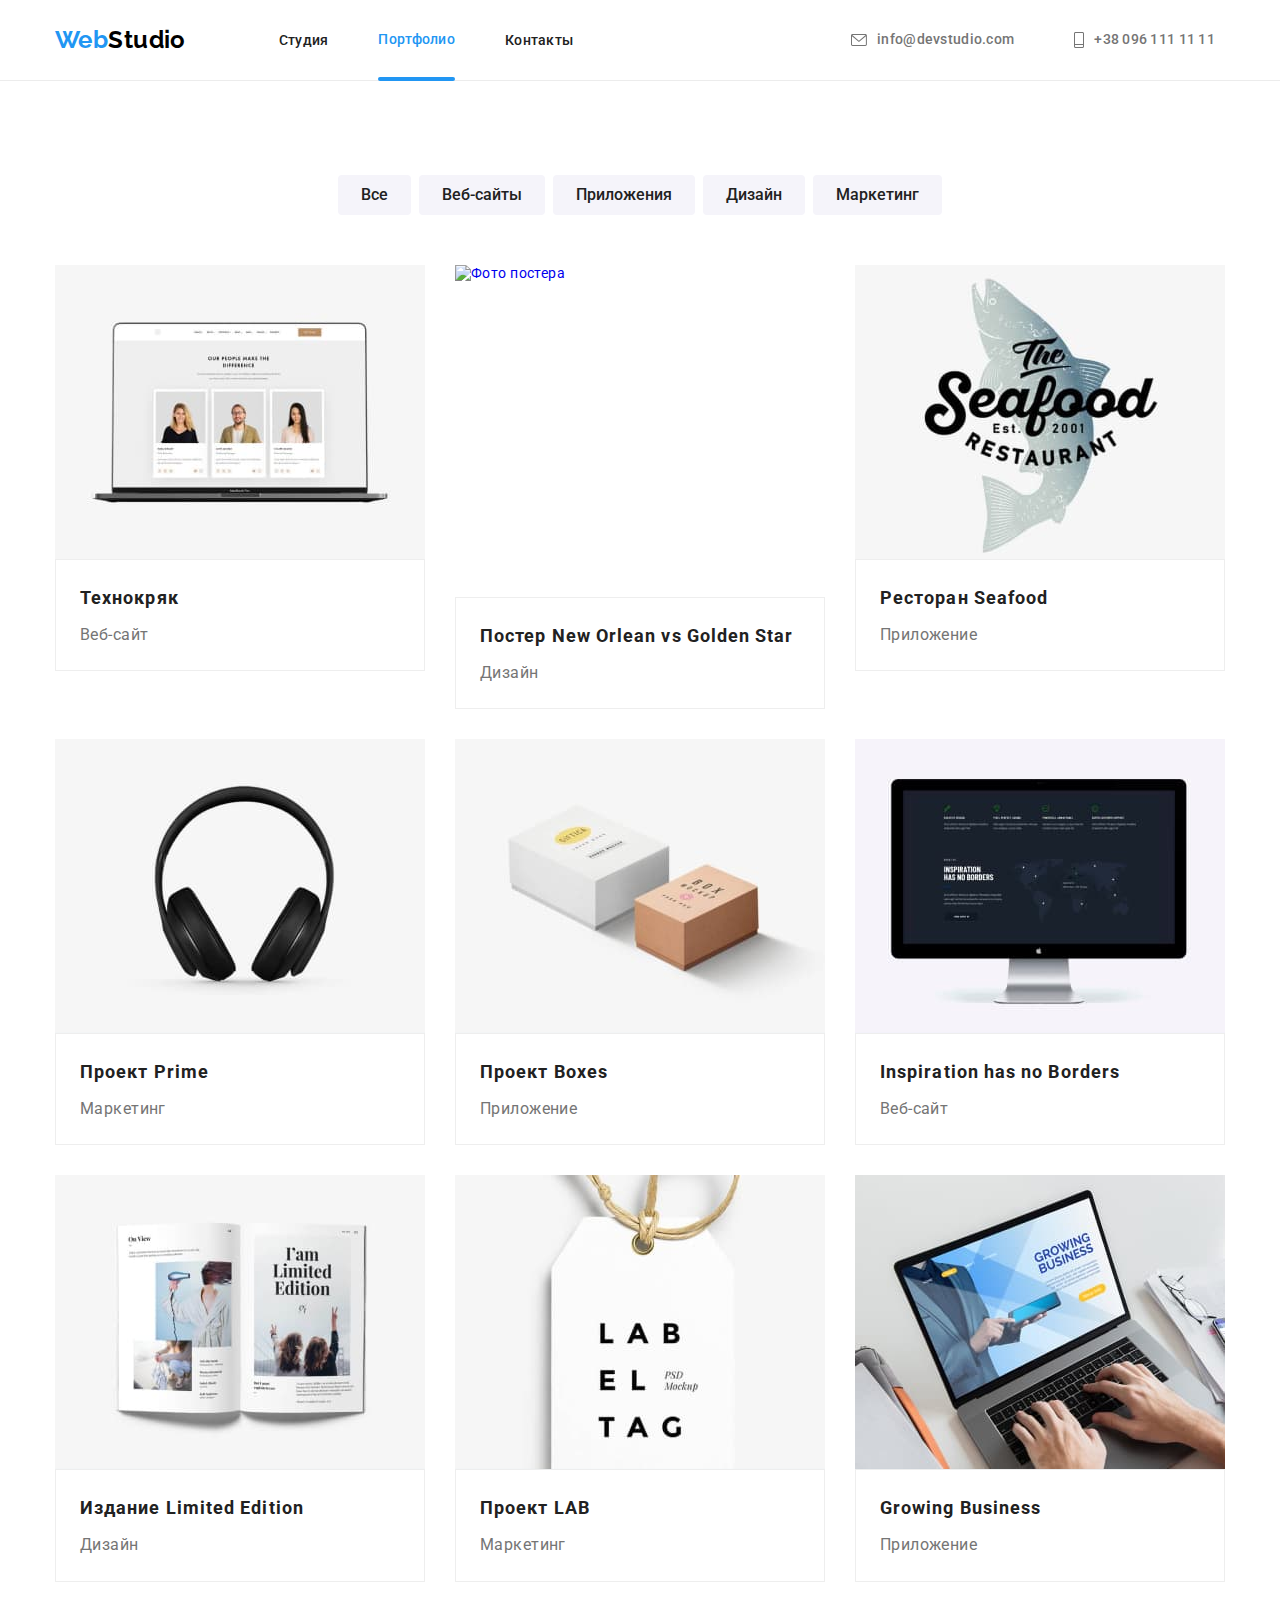
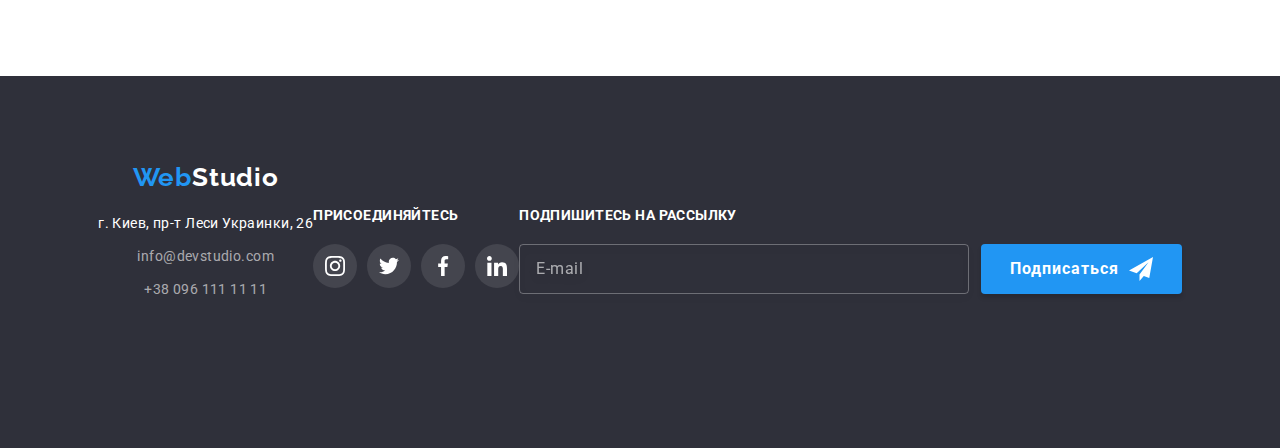
==== commit 5d480307: "Update portfolio.html" ====
--- a/portfolio.html
+++ b/portfolio.html
@@ -121,15 +121,19 @@
                         <a href="#" class="galery-list__photo" target="_blank">
                             <div class="product">
                                 <picture>
-                                    <source srcset="./img/desktop-squoosh1x/portfolio1-desktop@1x.jpg 1x,
-                                    ./img/desktop-squoosh2x/portfolio1-desktop@2x.jpg 2x" media="(min-width:1200px)">
+                                    <source srcset="./img/desktop/desktop-squoosh1x/portfolio1-desktop@1x.jpg 1x,
+                                    ./img/desktop/desktop-squoosh2x/portfolio1-desktop@2x.jpg 2x"
+                                        media="(min-width: 1200px)">
                                     <source srcset="
-                                    ./img/tablet-squoosh1x/portfolio1-tablet@1x.jpg 1x,
-                                    ./img/tablet-squoosh2x/portfolio1-tablet@2x.jpg 2x" media="(min-width:768px)">
+                                    ./img/tablet/tablet-squoosh1x/portfolio1-tablet@1x.jpg 1x,
+                                    ./img/tablet/tablet-squoosh2x/portfolio1-tablet@2x.jpg 2x"
+                                        media="(min-width: 768px)">
                                     <source srcset="
-                                    ./img/mobile-squoosh1x/portfolio1-mobile@1x.jpg 1x,
-                                    ./img/mobile-squoosh2x/portfolio1-mobile@2x.jpg 2x" media="(max-width:767px)">
-                                    <img srcset="./img" src="./images/img1.jpg" alt="Фото сайта" />
+                                    ./img/mobile/mobile-squoosh1x/portfolio1-mobile@1x.jpg 1x,
+                                    ./img/mobile/mobile-squoosh2x/portfolio1-mobile@2x.jpg 2x"
+                                        media="(max-width: 767px)">
+                                    <img src="./img/mobile/mobile-squoosh1x/portfolio1-mobile@1x.jpg" alt="Фото сайта"
+                                        width="450" height="404" />
                                 </picture>
                                 <div class=" product__text">
                                     <p class="product__overlay">Ресурс предлагает комплексные предложения с разным
@@ -151,15 +155,16 @@
                             <div class="product">
                                 <picture>
                                     <source
-                                        srcset="./img/desktop-squoosh1x/portfolio1-desktop@1x.jpg 1x, ./img/desktop-squoosh2x/portfolio1-desktop@2x.jpg 2x"
-                                        media="(min-width:1200px)">
-                                    <source
-                                        srcset="./img/tablet-squoosh1x/portfolio1-tablet@1x.jpg 1x, ./img/tablet-squoosh2x/portfolio1-tablet@2x.jpg 2x"
-                                        media="(min-width:768px)">
-                                    <source
-                                        srcset="./img/mobile-squoosh1x/portfolio1-mobile@1x.jpg 1x, ./img/mobile-squoosh2x/portfolio1-mobile@2x.jpg 2x"
-                                        media="(max-width:767px)">
-                                    <img src=" ./images/img2.jpg" alt="Фото постера" />
+                                        srcset="./img/desktop/desktop/desktop-squoosh1x/portfolio2-desktop@1x.jpg 1x, ./img/desktop/desktop-squoosh2x/portfolio2-desktop@2x.jpg 2x"
+                                        media="(min-width: 1200px)">
+                                    <source
+                                        srcset="./img/tablet/tablet-squoosh1x/portfolio2-tablet@1x.jpg 1x, ./img/tablet/tablet-squoosh2x/portfolio2-tablet@2x.jpg 2x"
+                                        media="(min-width: 768px)">
+                                    <source
+                                        srcset="./img/mobile/mobile-squoosh1x/portfolio2-mobile@1x.jpg 1x, ./img/mobile/mobile-squoosh2x/portfolio2-mobile@2x.jpg 2x"
+                                        media="(max-width: 767px)">
+                                    <img src="./img/mobile/mobile-squoosh1x/portfolio2-mobile@1x.jpg" alt="Фото постера"
+                                        width="450" height="404" />
                                 </picture>
                                 <div class="product__text">
                                     <p class="product__overlay">Ресурс предлагает комплексные предложения с разным
@@ -181,15 +186,16 @@
                             <div class="product">
                                 <picture>
                                     <source
-                                        srcset="./img/desktop-squoosh1x/portfolio1-desktop@1x.jpg 1x, ./img/desktop-squoosh2x/portfolio1-desktop@2x.jpg 2x"
-                                        media="(min-width:1200px)">
-                                    <source
-                                        srcset="./img/tablet-squoosh1x/portfolio1-tablet@1x.jpg 1x, ./img/tablet-squoosh2x/portfolio1-tablet@2x.jpg 2x"
-                                        media="(min-width:768px)">
-                                    <source
-                                        srcset="./img/mobile-squoosh1x/portfolio1-mobile@1x.jpg 1x, ./img/mobile-squoosh2x/portfolio1-mobile@2x.jpg 2x"
-                                        media="(max-width:767px)">
-                                    <img src="./images/img3.jpg" alt="Фото ресторана" />
+                                        srcset="./img/desktop/desktop-squoosh1x/portfolio3-desktop@1x.jpg 1x, ./img/desktop/desktop-squoosh2x/portfolio3-desktop@2x.jpg 2x"
+                                        media="(min-width: 1200px)">
+                                    <source
+                                        srcset="./img/tablet/tablet-squoosh1x/portfolio3-tablet@1x.jpg 1x, ./img/tablet/tablet-squoosh2x/portfolio3-tablet@2x.jpg 2x"
+                                        media="(min-width: 768px)">
+                                    <source
+                                        srcset="./img/mobile/mobile-squoosh1x/portfolio3-mobile@1x.jpg 1x, ./img/mobile/mobile-squoosh2x/portfolio3-mobile@2x.jpg 2x"
+                                        media="(max-width: 767px)">
+                                    <img src="./img/mobile/mobile-squoosh1x/portfolio3-mobile@1x.jpg"
+                                        alt="Фото ресторана" width="450" height="404" />
                                 </picture>
                                 <div class=" product__text">
                                     <p class="product__overlay">Ресурс предлагает комплексные предложения с разным
@@ -211,15 +217,16 @@
                             <div class="product">
                                 <picture>
                                     <source
-                                        srcset="./img/desktop-squoosh1x/portfolio1-desktop@1x.jpg 1x, ./img/desktop-squoosh2x/portfolio1-desktop@2x.jpg 2x"
-                                        media="(min-width:1200px)">
-                                    <source
-                                        srcset="./img/tablet-squoosh1x/portfolio1-tablet@1x.jpg 1x, ./img/tablet-squoosh2x/portfolio1-tablet@2x.jpg 2x"
-                                        media="(min-width:768px)">
-                                    <source
-                                        srcset="./img/mobile-squoosh1x/portfolio1-mobile@1x.jpg 1x, ./img/mobile-squoosh2x/portfolio1-mobile@2x.jpg 2x"
-                                        media="(max-width:767px)">
-                                    <img src="./images/img4.jpg" alt="Фото Аудио" />
+                                        srcset="./img/desktop/desktop-squoosh1x/portfolio4-desktop@1x.jpg 1x, ./img/desktop/desktop-squoosh2x/portfolio4-desktop@2x.jpg 2x"
+                                        media="(min-width: 1200px)">
+                                    <source
+                                        srcset="./img/tablet/tablet-squoosh1x/portfolio4-tablet@1x.jpg 1x, ./img/tablet/tablet-squoosh2x/portfolio4-tablet@2x.jpg 2x"
+                                        media="(min-width: 768px)">
+                                    <source
+                                        srcset="./img/mobile/mobile-squoosh1x/portfolio4-mobile@1x.jpg 1x, ./img/mobile/mobile-squoosh2x/portfolio4-mobile@2x.jpg 2x"
+                                        media="(max-width: 767px)">
+                                    <img src="./img/mobile/mobile-squoosh1x/portfolio4-mobile@1x.jpg" alt="Фото Аудио"
+                                        width="450" height="404" />
                                 </picture>
                                 <div class="product__text">
                                     <p class="product__overlay">Ресурс предлагает комплексные предложения с разным
@@ -241,17 +248,17 @@
                             <div class="product">
                                 <picture>
                                     <source
-                                        srcset="./img/desktop-squoosh1x/portfolio1-desktop@1x.jpg 1x, ./img/desktop-squoosh2x/portfolio1-desktop@2x.jpg 2x"
-                                        media="(min-width:1200px)">
-                                    <source
-                                        srcset="./img/tablet-squoosh1x/portfolio1-tablet@1x.jpg 1x, ./img/tablet-squoosh2x/portfolio1-tablet@2x.jpg 2x"
-                                        media="(min-width:768px)">
-                                    <source
-                                        srcset="./img/mobile-squoosh1x/portfolio1-mobile@1x.jpg 1x, ./img/mobile-squoosh2x/portfolio1-mobile@2x.jpg 2x"
-                                        media="(max-width:767px)">
-                                    <img src="./images/img5.jpg" alt="Фото Коробок" />
-                                </picture>
-                                <img src="./images/img5.jpg" alt="Фото Коробок" width="370" />
+                                        srcset="./img/desktop/desktop-squoosh1x/portfolio5-desktop@1x.jpg 1x, ./img/desktop/desktop-squoosh2x/portfolio5-desktop@2x.jpg 2x"
+                                        media="(min-width: 1200px)">
+                                    <source
+                                        srcset="./img/tablet/tablet-squoosh1x/portfolio5-tablet@1x.jpg 1x, ./img/tablet/tablet-squoosh2x/portfolio5-tablet@2x.jpg 2x"
+                                        media="(min-width: 768px)">
+                                    <source
+                                        srcset="./img/mobile/mobile-squoosh1x/portfolio5-mobile@1x.jpg 1x, ./img/mobile/mobile-squoosh2x/portfolio5-mobile@2x.jpg 2x"
+                                        media="(max-width: 767px)">
+                                    <img src="./img/mobile/mobile-squoosh1x/portfolio5-mobile@1x.jpg" alt="Фото Коробок"
+                                        width="450" height="404" />
+                                </picture>
                                 <div class="product__text">
                                     <p class="product__overlay">Ресурс предлагает комплексные предложения с разным
                                         уровнем
@@ -272,15 +279,16 @@
                             <div class="product">
                                 <picture>
                                     <source
-                                        srcset="./img/desktop-squoosh1x/portfolio1-desktop@1x.jpg 1x, ./img/desktop-squoosh2x/portfolio1-desktop@2x.jpg 2x"
-                                        media="(min-width:1200px)">
-                                    <source
-                                        srcset="./img/tablet-squoosh1x/portfolio1-tablet@1x.jpg 1x, ./img/tablet-squoosh2x/portfolio1-tablet@2x.jpg 2x"
-                                        media="(min-width:768px)">
-                                    <source
-                                        srcset="./img/mobile-squoosh1x/portfolio1-mobile@1x.jpg 1x, ./img/mobile-squoosh2x/portfolio1-mobile@2x.jpg 2x"
-                                        media="(max-width:767px)">
-                                    <img src="./images/img6.jpg" alt="Фото Монитора" />
+                                        srcset="./img/desktop/desktop-squoosh1x/portfolio6-desktop@1x.jpg 1x, ./img/desktop/desktop-squoosh2x/portfolio6-desktop@2x.jpg 2x"
+                                        media="(min-width: 1200px)">
+                                    <source
+                                        srcset="./img/tablet/tablet-squoosh1x/portfolio6-tablet@1x.jpg 1x, ./img/tablet/tablet-squoosh2x/portfolio6-tablet@2x.jpg 2x"
+                                        media="(min-width: 768px)">
+                                    <source
+                                        srcset="./img/mobile/mobile-squoosh1x/portfolio6-mobile@1x.jpg 1x, ./img/mobile/mobile-squoosh2x/portfolio6-mobile@2x.jpg 2x"
+                                        media="(max-width: 767px)">
+                                    <img src="./img/mobile/mobile-squoosh1x/portfolio6-mobile@1x.jpg"
+                                        alt="Фото Монитора" width="450" height="404" />
                                 </picture>
                                 <div class="product__text">
                                     <p class="product__overlay">Ресурс предлагает комплексные предложения с разным
@@ -302,15 +310,16 @@
                             <div class="product">
                                 <picture>
                                     <source
-                                        srcset="./img/desktop-squoosh1x/portfolio1-desktop@1x.jpg 1x, ./img/desktop-squoosh2x/portfolio1-desktop@2x.jpg 2x"
-                                        media="(min-width:1200px)">
-                                    <source
-                                        srcset="./img/tablet-squoosh1x/portfolio1-tablet@1x.jpg 1x, ./img/tablet-squoosh2x/portfolio1-tablet@2x.jpg 2x"
-                                        media="(min-width:768px)">
-                                    <source
-                                        srcset="./img/mobile-squoosh1x/portfolio1-mobile@1x.jpg 1x, ./img/mobile-squoosh2x/portfolio1-mobile@2x.jpg 2x"
-                                        media="(max-width:767px)">
-                                    <img src="./images/img7.jpg" alt="Фото Книги" />
+                                        srcset="./img/desktop/desktop-squoosh1x/portfolio7-desktop@1x.jpg 1x, ./img/desktop/desktop-squoosh2x/portfolio7-desktop@2x.jpg 2x"
+                                        media="(min-width: 1200px)">
+                                    <source
+                                        srcset="./img/tablet/tablet-squoosh1x/portfolio7-tablet@1x.jpg 1x, ./img/tablet/tablet-squoosh2x/portfolio7-tablet@2x.jpg 2x"
+                                        media="(min-width: 768px)">
+                                    <source
+                                        srcset="./img/mobile/mobile-squoosh1x/portfolio7-mobile@1x.jpg 1x, ./img/mobile/mobile-squoosh2x/portfolio7-mobile@2x.jpg 2x"
+                                        media="(max-width: 767px)">
+                                    <img src="./img/mobile/mobile-squoosh1x/portfolio7-mobile@1x.jpg" alt="Фото Книги"
+                                        width="450" height="404" />
                                 </picture>
                                 <div class="product__text">
                                     <p class="product__overlay">Ресурс предлагает комплексные предложения с разным
@@ -332,17 +341,17 @@
                             <div class="product">
                                 <picture>
                                     <source
-                                        srcset="./img/desktop-squoosh1x/portfolio1-desktop@1x.jpg 1x, ./img/desktop-squoosh2x/portfolio1-desktop@2x.jpg 2x"
-                                        media="(min-width:1200px)">
-                                    <source
-                                        srcset="./img/tablet-squoosh1x/portfolio1-tablet@1x.jpg 1x, ./img/tablet-squoosh2x/portfolio1-tablet@2x.jpg 2x"
-                                        media="(min-width:768px)">
-                                    <source
-                                        srcset="./img/mobile-squoosh1x/portfolio1-mobile@1x.jpg 1x, ./img/mobile-squoosh2x/portfolio1-mobile@2x.jpg 2x"
-                                        media="(max-width:767px)">
-                                    <img src="./images/img8.jpg" alt="Фото Бирки" />
-                                </picture>
-                                <img src="./images/img8.jpg" alt="Фото Бирки" width="370" />
+                                        srcset="./img/desktop/desktop-squoosh1x/portfolio8-desktop@1x.jpg 1x, ./img/desktop/desktop-squoosh2x/portfolio8-desktop@2x.jpg 2x"
+                                        media="(min-width: 1200px)">
+                                    <source
+                                        srcset="./img/tablet/tablet-squoosh1x/portfolio8-tablet@1x.jpg 1x, ./img/tablet/tablet-squoosh2x/portfolio8-tablet@2x.jpg 2x"
+                                        media="(min-width: 768px)">
+                                    <source
+                                        srcset="./img/mobile/mobile-squoosh1x/portfolio8-mobile@1x.jpg 1x, ./img/mobile/mobile-squoosh2x/portfolio8-mobile@2x.jpg 2x"
+                                        media="(max-width: 767px)">
+                                    <img src="./img/mobile/mobile-squoosh1x/portfolio8-mobile@1x.jpg"
+                                        alt="Фото Бирки" />
+                                </picture>
                                 <div class="product__text">
                                     <p class="product__overlay">Ресурс предлагает комплексные предложения с разным
                                         уровнем
@@ -363,15 +372,16 @@
                             <div class="product">
                                 <picture>
                                     <source
-                                        srcset="./img/desktop-squoosh1x/portfolio1-desktop@1x.jpg 1x, ./img/desktop-squoosh2x/portfolio1-desktop@2x.jpg 2x"
-                                        media="(min-width:1200px)">
-                                    <source
-                                        srcset="./img/tablet-squoosh1x/portfolio1-tablet@1x.jpg 1x, ./img/tablet-squoosh2x/portfolio1-tablet@2x.jpg 2x"
-                                        media="(min-width:768px)">
-                                    <source
-                                        srcset="./img/mobile-squoosh1x/portfolio1-mobile@1x.jpg 1x, ./img/mobile-squoosh2x/portfolio1-mobile@2x.jpg 2x"
-                                        media="(max-width:767px)">
-                                    <img src="./images/img9.jpg" alt="Фото Ноутбук" />
+                                        srcset="./img/desktop/desktop-squoosh1x/portfolio9-desktop@1x.jpg 1x, ./img/desktop/desktop-squoosh2x/portfolio9-desktop@2x.jpg 2x"
+                                        media="(min-width: 1200px)">
+                                    <source
+                                        srcset="./img/tablet/tablet-squoosh1x/portfolio9-tablet@1x.jpg 1x, ./img/tablet/tablet-squoosh2x/portfolio9-tablet@2x.jpg 2x"
+                                        media="(min-width: 768px)">
+                                    <source
+                                        srcset="./img/mobile/mobile-squoosh1x/portfolio9-mobile@1x.jpg 1x, ./img/mobile/mobile-squoosh2x/portfolio9-mobile@2x.jpg 2x"
+                                        media="(max-width: 767px)">
+                                    <img src="./img/mobile/mobile-squoosh1x/portfolio9-mobile@1x.jpg" alt="Фото Ноутбук"
+                                        width="450" height="404" />
                                 </picture>
                                 <div class="product__text">
                                     <p class="product__overlay">Ресурс предлагает комплексные предложения с разным
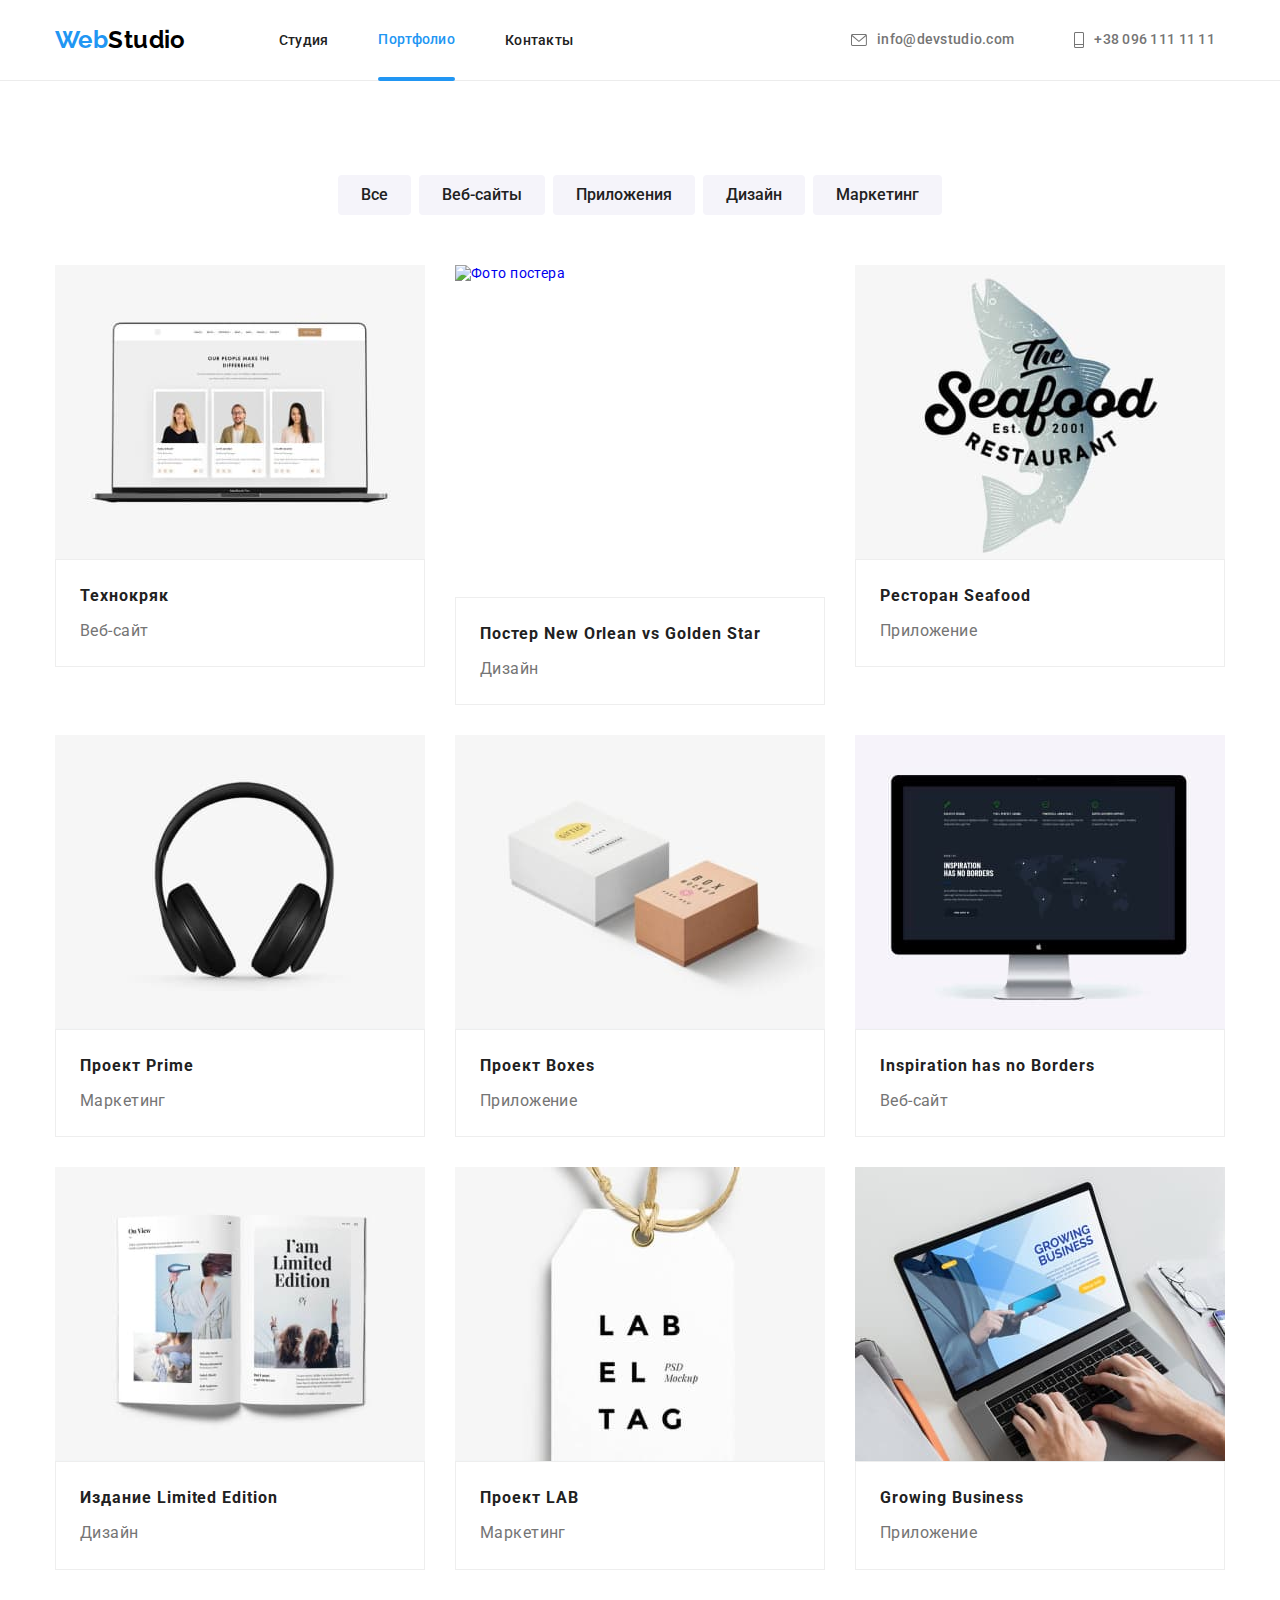
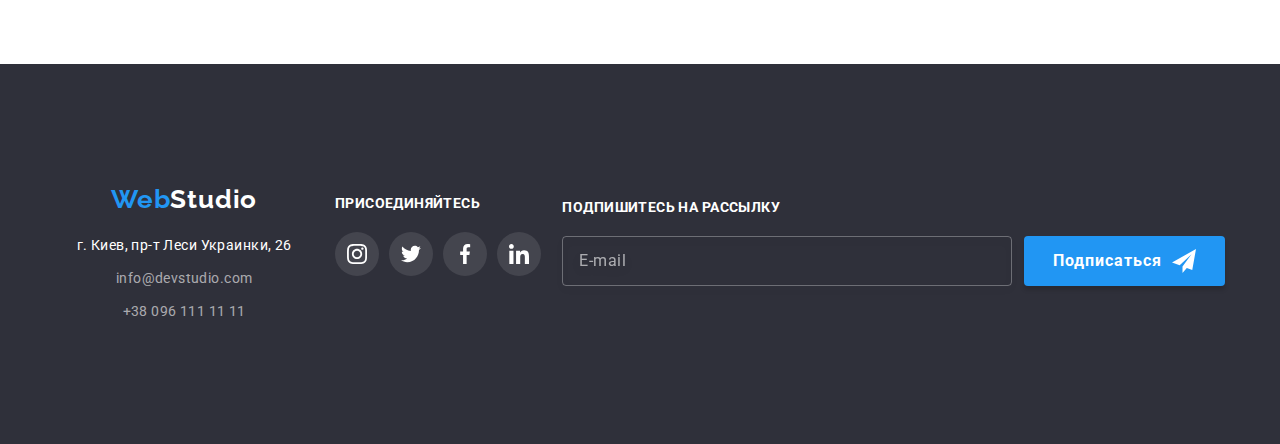
==== commit 14c81d96: "update" ====
--- a/portfolio.html
+++ b/portfolio.html
@@ -405,52 +405,54 @@
     <!-- Футер сайта -->
     <footer class="footer">
         <div class="container footer-container">
-            <div class="locate">
-                <a lang="en" href="./index.html" class="logo">
-                    <span class="logo__accent">Web</span>Studio
-                </a>
-                <address class="adress">
-                    <ul class="adress__list">
-                        <li class="adress__item">г. Киев, пр-т Леси Украинки, 26</li>
-                        <li><a lang="en" href="mailto:info@devstudio.com"
-                                class="adress__email-item">info@devstudio.com</a>
-                        </li>
-                        <li><a href="tel:+380961111111" class="adress__tel-item">+38 096 111 11 11</a></li>
+            <div class="locate-join">
+                <div class="locate">
+                    <a lang="en" href="./index.html" class="logo">
+                        <span class="logo__accent">Web</span>Studio
+                    </a>
+                    <address class="adress">
+                        <ul class="adress__list">
+                            <li class="adress__item">г. Киев, пр-т Леси Украинки, 26</li>
+                            <li><a lang="en" href="mailto:info@devstudio.com"
+                                    class="adress__email-item">info@devstudio.com</a>
+                            </li>
+                            <li><a href="tel:+380961111111" class="adress__tel-item">+38 096 111 11 11</a></li>
+                        </ul>
+                    </address>
+                </div>
+                <div class="join section">
+                    <h3 class="join__title">присоединяйтесь</h3>
+                    <ul class="join__list">
+                        <li class="media">
+                            <a href="" class="media__link">
+                                <svg class="media__icon" width="20" height="20">
+                                    <use href="./images2/symbol-defs.svg#icon-instagram" />
+                                </svg>
+                            </a>
+                        </li>
+                        <li class="media">
+                            <a href="" class="media__link">
+                                <svg class="media__icon" width="20" height="20">
+                                    <use href="./images2/symbol-defs.svg#icon-twitter" />
+                                </svg>
+                            </a>
+                        </li>
+                        <li class="media">
+                            <a href="" class="media__link">
+                                <svg class="media__icon" width="20" height="20">
+                                    <use href="./images2/symbol-defs.svg#icon-facebook" />
+                                </svg>
+                            </a>
+                        </li>
+                        <li class="media">
+                            <a href="" class="media__link">
+                                <svg class="media__icon" width="20" height="20">
+                                    <use href="./images2/symbol-defs.svg#icon-linkedin" />
+                                </svg>
+                            </a>
+                        </li>
                     </ul>
-                </address>
-            </div>
-            <div class="join section">
-                <h3 class="join__title">присоединяйтесь</h3>
-                <ul class="join__list">
-                    <li class="media">
-                        <a href="" class="media__link">
-                            <svg class="media__icon" width="20" height="20">
-                                <use href="./images2/symbol-defs.svg#icon-instagram" />
-                            </svg>
-                        </a>
-                    </li>
-                    <li class="media">
-                        <a href="" class="media__link">
-                            <svg class="media__icon" width="20" height="20">
-                                <use href="./images2/symbol-defs.svg#icon-twitter" />
-                            </svg>
-                        </a>
-                    </li>
-                    <li class="media">
-                        <a href="" class="media__link">
-                            <svg class="media__icon" width="20" height="20">
-                                <use href="./images2/symbol-defs.svg#icon-facebook" />
-                            </svg>
-                        </a>
-                    </li>
-                    <li class="media">
-                        <a href="" class="media__link">
-                            <svg class="media__icon" width="20" height="20">
-                                <use href="./images2/symbol-defs.svg#icon-linkedin" />
-                            </svg>
-                        </a>
-                    </li>
-                </ul>
+                </div>
             </div>
             <form class="subscription">
                 <p class="subscription__title">Подпишитесь на рассылку</p>
--- a/css/main.min.css
+++ b/css/main.min.css
@@ -1 +1 @@
-.visually-hidden{position:absolute;white-space:nowrap;width:1px;height:1px;overflow:hidden;border:0;padding:0;clip:rect(0 0 0 0);-webkit-clip-path:inset(50%);clip-path:inset(50%);margin:-1px}.backdrop.is-hidden{opacity:0;pointer-events:none;visibility:hidden}:root{--primary-text-color: #212121;--title-text-color: #757575;--secondary-title-text-color: #000000;--accent-color: #2196F3;--secondary-accent-color: #188CE8;--white: #FFFFFF;--primary-background-color: #2F303A;--secondary-background-color: #F5F4FA;--grey: #AFB1B8;--timing-function: cubic-bezier(0.4, 0, 0.2, 1);--bg-image: linear-gradient(to right, rgba(47, 48, 58, 0.4), rgba(47, 48, 58, 0.4))}.container{width:100%;padding-right:15px;padding-left:15px;margin-left:auto;margin-right:auto}@media screen and (min-width: 480px){.container{width:480px}}@media screen and (min-width: 768px){.container{width:768px}}@media screen and (min-width: 1200px){.container{width:1200px}}.btn-group__button{gap:8px;border:none;color:var(--primary-text-color);background-color:var(--secondary-background-color);padding:6px 22px}.btn-group__button.primary{display:flex;align-items:center;cursor:pointer;font-family:inherit;font-weight:500;font-size:16px;line-height:1.6;text-align:center;border-radius:4px;margin-left:0px;min-width:73px;color:var(--white);background-color:var(--accent-color)}.btn-group{display:flex;align-items:center;justify-content:flex-start;flex-wrap:wrap;gap:8px;margin-bottom:40px}.btn-group:nth-last-child(3){margin-right:0px}@media screen and (min-width: 768px){.btn-group{justify-content:center;margin-bottom:30px}}@media screen and (min-width: 1200px){.btn-group{justify-content:center;margin-bottom:50px}}.btn-group .btn-group__button{cursor:pointer;font-family:inherit;font-weight:500;font-size:16px;line-height:1.6;text-align:center;padding:6px 22px;border-radius:4px;border:1px solid rgba(0,0,0,0);color:var(--primary-text-color);background-color:var(--secondary-background-color);transition:color 250ms var(--timing-function),background-color 250ms var(--timing-function)}.btn-group .btn-group__button:hover,.btn-group .btn-group__button:focus{color:var(--white);background-color:var(--accent-color);box-shadow:0px 4px 4px rgba(0,0,0,.15)}.contact-list{display:flex;align-items:center;gap:50px;margin-left:auto}@media screen and (min-width: 768px)and (max-width: 1200px){.contact-list{display:block;margin-top:21px;margin-bottom:21px}}.contact-list__item{display:flex;align-items:center;margin-right:10px;gap:10px}.contact-list__email{display:flex;align-items:center;font-weight:500;font-size:14px;line-height:1.14;letter-spacing:.02em;color:var(--title-text-color);fill:currentColor;transition:color 250ms var(--timing-function)}@media screen and (min-width: 768px)and (max-width: 1200px){.contact-list__email{margin-bottom:10px}}.contact-list__email:hover,.contact-list__email:focus{color:var(--accent-color)}.contact-list__icon-envelope{margin-right:10px}.contact-list__icon-envelope:hover,.contact-list__icon-envelope:focus{fill:var(--accent-color)}.contact-list__tel{display:flex;align-items:center;justify-content:center;font-weight:500;font-size:14px;line-height:1.14;letter-spacing:.02em;color:var(--title-text-color);fill:currentColor;transition:color 250ms var(--timing-function)}.contact-list__tel:hover,.contact-list__tel:focus{color:var(--accent-color)}.contact-list__icon-tel{margin-right:10px}.contact-list__icon-tel:hover,.contact-list__icon-tel:focus{fill:var(--accent-color)}.adress{font-style:normal}.adress__item:hover,.adress__item:focus{color:var(--accent-color)}.adress__list{display:flex;flex-direction:column;align-items:center;justify-content:center;gap:9px}.adress__item{font-weight:400;font-size:14px;line-height:1.7;color:var(--white);transition:color 250ms var(--timing-function)}.adress__email-item:hover,.adress__email-item:focus{color:var(--accent-color)}.adress__email-item{font-weight:400;font-size:14px;line-height:1.7;color:rgba(255,255,255,.6);transition:color 250ms var(--timing-function)}.adress__tel-item:hover,.adress__tel-item:focus{color:var(--accent-color)}.adress__tel-item{font-weight:400;font-size:14px;line-height:1.7;color:rgba(255,255,255,.6);transition:color 250ms var(--timing-function)}.backdrop{position:fixed;top:0px;left:0px;width:100%;height:100%;background-color:rgba(0,0,0,.2);overflow-y:scroll}.modal{position:absolute;top:20px;left:50%;width:100%;min-height:581px;padding:40px;background-color:var(--white);box-shadow:0px 1px 3px rgba(0,0,0,.12),0px 1px 1px rgba(0,0,0,.14),0px 2px 1px rgba(0,0,0,.2);border-radius:4px;opacity:1;transform:translateX(-50%) scale(1);transition:transform 250ms var(--timing-function),opacity 250ms var(--timing-function),visibility 250ms var(--timing-function)}@media screen and (min-width: 480px){.modal{max-width:450px;width:100%}}.backdrop.is-hidden .modal{transform:translate(-50%, -50%) scale(0.8)}.modal__close{width:18px;height:18px;background-color:rgba(0,0,0,0)}.modal__button:hover .modal__close,.modal__button:focus .modal__close{fill:var(--accent-color)}.modal__button{display:flex;width:30px;height:30px;border-radius:50%;border:1px solid rgba(0,0,0,.1);align-items:center;justify-content:center;background-color:var(--white);top:8px;right:8px;position:absolute;cursor:pointer;fill:var(--secondary-title-text-color);transition:fill 250ms var(--timing-function)}.modal__title{font-weight:700;font-size:20px;line-height:1.15;text-align:center;letter-spacing:.03em;color:var(--primary-text-color);margin-bottom:12px}.modal__form{width:100%}.checkbox__label{font-size:7px;line-height:1.71;letter-spacing:.03em;color:var(--title-text-color);display:flex;align-items:center}@media screen and (min-width: 480px){.checkbox__label{font-size:12px}}.checkbox__label::before{content:"";width:16px;height:15px;border:2px solid var(--primary-text-color);border-radius:4px;margin-right:7px;align-items:center;transition:background-color 250ms var(--timing-function)}.checkbox:checked+.checkbox__label::before{background-color:var(--accent-color);background-image:url("../images3/icon check-2.svg");background-repeat:no-repeat;background-position:center;background-size:contain;background-origin:border-box;border-color:var(--accent-color)}.checkbox__accent{color:var(--accent-color);border-bottom:1px solid var(--accent-color);cursor:pointer;margin-left:5px;display:inline-block}.checkbox__accent:hover .checkbox__accent:focus{color:var(--accent-color)}.checkbox{margin-top:20px;margin-bottom:30px}.submit{font-weight:700;font-size:16px;line-height:1.88;display:flex;align-items:center;text-align:center;letter-spacing:.06em;width:200px;height:50px;display:block;margin-right:auto;margin-left:auto;padding-top:10px;padding-bottom:10px;padding-left:56px;padding-right:55px;color:var(--white);background-color:var(--accent-color);box-shadow:0px 4px 4px rgba(0,0,0,.15);border-radius:4px;cursor:pointer;border:none;transition:background-color 250ms var(--timing-function)}.submit:hover .submit:focus{background-color:#188ce8}.social__link{display:flex;width:44px;height:44px;border-radius:50%;align-items:center;justify-content:center;fill:currentColor;color:var(--grey);transition:color 250ms var(--timing-function),background-color 250ms var(--timing-function)}.social__link:hover,.social__link:focus{background-color:var(--accent-color);color:var(--white)}.social{display:flex;align-items:center;justify-content:center;gap:10px;margin-top:0px;margin-left:auto;margin-right:auto}.social__item{display:flex;align-items:center;justify-content:center;width:44px;height:44px;border-radius:50%;background-color:var(--white);fill:var(--grey);cursor:pointer}.social__item .one{width:44px;border-radius:50%}.media{gap:10px}.media__link{display:flex;width:44px;height:44px;border-radius:50%;align-items:center;justify-content:center;background-color:rgba(255,255,255,.1);fill:currentColor;color:var(--white);transition:background-color 250ms var(--timing-function)}.media__icon{fill:var(--white)}.media__link:hover,.media__link:focus{background-color:var(--accent-color)}.work__title{display:flex;font-weight:700;font-size:36px;line-height:1.17;text-align:center;justify-content:center;margin-right:auto;margin-bottom:50px;color:var(--primary-text-color)}@media screen and (max-width: 768px){.work__title{display:none}}.team__title{margin-bottom:30px;font-weight:700;font-size:28px;line-height:1.18;text-align:center;letter-spacing:.03em;color:var(--primary-text-color)}@media screen and (max-width: 767px){.team__title{display:none}}@media screen and (min-width: 1200px){.team__title{margin-bottom:50px;font-size:36px}}.clients__title{margin-bottom:30px;font-weight:700;font-size:28px;line-height:1.18;text-align:center;letter-spacing:.03em;color:var(--primary-text-color)}@media screen and (min-width: 1200px){.clients__title{margin-bottom:50px;font-size:36px}}.data{left:7px;bottom:10px;margin-bottom:20px}.data__form-input{width:100%;height:40px;border:1px solid rgba(33,33,33,.2);border-radius:4px;font:inherit;transition:border 250ms var(--timing-function);padding-left:42px}.data__form-input:focus{outline-color:var(--accent-color)}.data__form-input:focus+.data__icon{fill:var(--accent-color)}.data__icon{position:absolute;width:18px;height:18px;top:50%;left:12px;fill:var(--primary-text-color);transform:translateY(-50%);transition:fill 250ms var(--timing-function)}.data__input-wrap{position:relative;margin-top:4px}.comment__form{font-weight:400;font-size:12px;line-height:1.17;letter-spacing:.01em;width:100%;height:138px;border:1px solid rgba(33,33,33,.2);border-radius:4px;resize:none;padding-top:12px;padding-left:16px;margin-top:4px}.comment__form:focus{outline-color:var(--accent-color)}.header .logo{color:var(--secondary-title-text-color);font-family:"Raleway",sans-serif;text-decoration:none;font-weight:700;font-size:24px;line-height:1.17}.logo{padding-top:16px;padding-bottom:16px}@media screen and (min-width: 768px){.logo{margin-right:88px}}@media screen and (min-width: 1200px){.logo{margin-right:93px}}.logo__accent{color:var(--accent-color)}.footer .logo{font-weight:700;font-size:26px;line-height:1.17;text-align:center;letter-spacing:.03em;color:var(--white);display:inline-block;margin-bottom:20px;margin-right:0px;font-family:"Raleway",sans-serif;text-decoration:none;background:var(--primary-background-color);padding:0px}body{font-size:14px;font-family:"Roboto",sans-serif;letter-spacing:.03em;color:var(--primary-text-color);background-color:var(--white)}*,*:before,*:after{padding:0px;margin:0px;box-sizing:border-box}ul{list-style:none;padding:0px;margin:0px}h1,h2,h3,h4,h5,h6,p{margin-top:0px;margin-bottom:0px}img{display:block;width:100%;height:auto;max-width:100%}a{text-decoration:none}.galery{padding-top:60px;padding-bottom:60px}@media screen and (min-width: 1200px){.galery{padding-top:94px;padding-bottom:94px}}.galery-container{width:100%;padding-left:15px;padding-right:15px;margin-left:auto;margin-right:auto}@media screen and (min-width: 480px){.galery-container{width:450px}}@media screen and (min-width: 768px){.galery-container{width:738px}}@media screen and (min-width: 1200px){.galery-container{width:1200px}}.galery-title-hidden{display:none}.product__title{margin-bottom:4px;font-weight:700;font-size:18px;line-height:2;letter-spacing:.06em;color:var(--primary-text-color)}.product__name{flex-grow:1;padding-top:20px;padding-bottom:20px;padding-left:24px;padding-right:24px;border:1px solid #eee}.galery-list{display:flex;flex-wrap:wrap;gap:30px}.galery-list__item{width:100%;border-radius:4px}@media screen and (min-width: 768px){.galery-list__item{width:calc((100% - 30px)/2)}}@media screen and (min-width: 1200px){.galery-list__item{width:calc((100% - 60px)/3)}}.galery-list__item:nth-child(3){margin-right:0px}.galery-list__item:nth-last-child(3){margin-bottom:0px}.product__work{font-weight:400;font-size:16px;line-height:1.9;color:var(--title-text-color)}.galery-list__photo{display:block;text-decoration:none;transition:box-shadow 250ms var(--timing-function)}.galery-list__photo:hover,.galery-list__photo:focus{box-shadow:0px 4px 4px rgba(0,0,0,.15)}.product__text{position:absolute;top:0;left:0;width:100%;height:100%;color:var(--white);background-color:rgba(33,150,243,.9);transform:translateY(100%);transition:transform 250ms cubic-bezier(0.4, 0, 0.2, 1);padding:63px 24px}.product__overlay{font-weight:400;font-size:18px;line-height:1.56;letter-spacing:.03em;text-align:start}.product{position:relative;overflow:hidden}.galery-list__photo:hover .product__text,.galery-list__photo:focus .product__text{transform:translateY(0%)}.footer{width:100%;padding-top:60px;padding-bottom:60px;margin-bottom:0px;background:var(--primary-background-color)}.footer-container{display:flex;align-items:center;justify-content:center;flex-direction:column}@media screen and (min-width: 768px){.footer-container{row-gap:60px}}@media screen and (min-width: 1200px){.footer-container{display:flex;flex-direction:row;align-items:center;justify-content:center}}.locate{display:flex;flex-direction:column;align-items:center;justify-content:center}@media screen and (max-width: 480px){.locate{margin-bottom:60px;margin-left:auto;margin-right:auto}}@media screen and (min-width: 768px){.locate{display:flex;flex-direction:column;justify-content:center;align-items:center}}@media screen and (min-width: 1200px){.locate{padding-bottom:60px}}@media screen and (min-width: 480px){.adress{margin-left:auto;margin-right:auto}}@media screen and (min-width: 768px){.adress{display:block;margin-bottom:0}}.header{position:relative;border-bottom:1px solid #ececec}header.container{align-items:center;justify-content:space-between}.header-container{align-items:center}@media screen and (max-width: 767px){.main-navigation{display:none}}@media screen and (min-width: 768px){.main-navigation{display:flex;align-items:center;justify-content:space-between}}.navigation{display:flex;align-items:center}@media screen and (min-width: 770px){.navigation{display:flex;align-items:center;justify-content:space-between}}.navigation-list__link{font-weight:500;font-size:14px;line-height:1.14;letter-spacing:.02em;color:var(--primary-text-color);transition:color 250ms var(--timing-function)}.navigation-list__link:hover,.navigation-list__link:focus{color:var(--accent-color)}.navigation-list{display:flex;align-items:center;justify-content:space-between;gap:50px}.current{display:block;padding-top:32px;padding-bottom:32px;color:var(--accent-color);position:relative}.current::after{position:absolute;content:"";display:block;width:100%;height:4px;border-radius:2px;background:var(--accent-color);left:0px;bottom:-1px;transition:background 250ms var(--timing-function),color 250ms var(--timing-function)}.hero{width:100%;height:400px;margin-left:auto;margin-right:auto;background-color:#c4c4c4;background-image:var(--bg-image),url("../img/mobile/mobile-squoosh1x/header-mobile@1x.jpg");background-size:cover;background-repeat:no-repeat;background-position:center;text-align:center;padding-top:118px;padding-bottom:118px}@media screen and (min-width: 480px){.hero{max-width:480px}}@media screen and (min-width: 768px){.hero{max-width:768px;background-image:var(--bg-image),url("../img/tablet/tablet-squoosh1x/header-tablet@1x.jpg")}}@media screen and (min-width: 1200px){.hero{max-width:1600px;width:100%;height:600px;padding-top:200px;padding-bottom:200px;background-image:var(--bg-image),url("../img/desktop/desktop-squoosh1x/header-desktop@1x.jpg")}}@media screen and (min-device-pixel-ratio: 2)and (max-width: 767px),screen and (-webkit-min-device-pixel-ratio: 2)and (max-width: 767px),screen and (min-resolution: 192dpi)and (max-width: 767px),screen and (min-resolution: 2dppx)and (max-width: 767px){.hero{background-image:var(--bg-image),url(../img/mobile/mobile-squoosh2x/header-mobile@2x.jpg)}}@media screen and (min-device-pixel-ratio: 2)and (min-width: 768px),screen and (-webkit-min-device-pixel-ratio: 2)and (min-width: 768px),screen and (min-resolution: 192dpi)and (min-width: 768px),screen and (min-resolution: 2dppx)and (min-width: 768px){.hero{background-image:var(--bg-image),url(../img/tablet/tablet-squoosh2x/header-tablet@2x.jpg)}}@media screen and (min-device-pixel-ratio: 2)and (min-width: 1200px),screen and (-webkit-min-device-pixel-ratio: 2)and (min-width: 1200px),screen and (min-resolution: 192dpi)and (min-width: 1200px),screen and (min-resolution: 2dppx)and (min-width: 1200px){.hero{background-image:var(--bg-image),url(../img/desktop/desktop-squoosh2x/header-desktop@2x.jpg)}}.hero__title{font-weight:900;font-size:26px;line-height:1.6;letter-spacing:.06em;text-transform:uppercase;margin-bottom:35px;margin-left:auto;margin-right:auto;color:var(--white)}@media screen and (min-width: 480px){.hero__title{width:360px}}@media screen and (min-width: 1200px){.hero__title{font-size:44px;line-height:1.364;width:700px}}.hero__button-primary{font-family:inherit;cursor:pointer;font-weight:700;font-size:16px;line-height:1.88;display:flex;align-items:center;text-align:center;letter-spacing:.06em;padding:10px 22px;margin-bottom:0px;margin-left:auto;margin-right:auto;width:200px;justify-content:center;color:var(--white);background-color:var(--accent-color);border:none;border-radius:4px;transition:background-color 250ms var(--timing-function),color 250ms var(--timing-function)}.hero__button-primary:hover,.hero__button-primary:focus{background:var(--secondary-accent-color);color:var(--white)}.team{padding-top:60px;padding-bottom:60px;background-color:var(--secondary-background-color)}@media screen and (min-width: 1200px){.team{padding-top:94px;padding-bottom:94px}}.team__list{width:100%;display:flex;flex-wrap:wrap;align-items:center;gap:30px}.card{background-color:var(--white);box-shadow:0px 1px 3px rgba(0,0,0,.12),0px 1px 1px rgba(0,0,0,.14),0px 2px 1px rgba(0,0,0,.2);border-radius:0px 0px 4px 4px}@media screen and (min-width: 480px){.card{width:100%;margin-bottom:22px}}@media screen and (min-width: 768px){.card{width:calc((100% - 30px)/2);padding-left:15;padding-right:15;padding-top:123;padding-bottom:60}}@media screen and (min-width: 1200px){.card{width:calc((100% - 90px)/4)}}.card__images{margin-bottom:130px}.card__name{padding-top:30px;padding-bottom:30px;padding-right:30px;padding-left:30px}.card__title{margin-bottom:10px;align-content:center;justify-content:center;font-weight:500;font-size:16px;line-height:1.18;text-align:center;color:var(--primary-text-color)}.card__text{font-weight:400;font-size:16px;line-height:1.18;text-align:center;color:var(--title-text-color);margin-bottom:16px}.clients__section{padding:60px 0px}@media screen and (min-width: 1200px){.clients__section{padding-top:94px;padding-bottom:94px}}.clients__title{margin-bottom:30px;font-size:28px;line-height:1.17;text-align:center;font-weight:700;letter-spacing:.03em}@media screen and (min-width: 1200px){.clients__title{margin-bottom:50px;font-size:36px;line-height:1.17}}.clients__list{display:flex;align-items:center;justify-content:center;flex-wrap:wrap;gap:30px}@media screen and (min-width: 480px){.clients__list{flex-wrap:wrap}}@media screen and (min-width: 768px){.clients__list{padding:15px 60px;flex-wrap:wrap}}@media screen and (min-width: 1200px){.clients__list{gap:30px;flex-wrap:nowrap}}.clients__link{display:flex;align-items:center;justify-content:center;width:170px;height:92px;border:1px solid #afb1b8;border-radius:4px;fill:currentColor;color:var(--grey);transition:color 250ms var(--timing-function)}.clients__link:hover,.clients__link:focus{border:1px solid var(--accent-color);fill:var(--accent-color)}.clients__logo:hover,.clients__logo:focus{background-color:var(--white);fill:var(--accent-color)}.work{padding-top:0px}@media screen and (max-width: 770px){.work{display:none}}.work__list{display:flex;align-items:center;justify-content:space-between;gap:30px}.specifics{position:relative}.specifics__text{position:absolute;bottom:0px;display:flex;text-align:center;justify-content:center;width:100%;height:70px;background:rgba(47,48,58,.8)}.specifics__name{font-weight:700;font-size:14px;line-height:1.14;text-align:center;padding-top:27px;padding-bottom:27px;letter-spacing:.03em;text-transform:uppercase;color:var(--white)}@media screen and (min-width: 1200px){.subscription-box{display:flex;flex-direction:row;align-items:center;justify-content:center}}.subscription{display:block;justify-content:center;gap:12px}@media screen and (min-width: 1200px){.subscription{padding-top:72px;padding-bottom:94px}}.subscription__title{font-weight:700;font-size:14px;line-height:1.14;letter-spacing:.03em;text-transform:uppercase;padding-top:0px;padding-bottom:0px;margin-bottom:20px;color:var(--white)}@media screen and (max-width: 1200px){.subscription__title{text-align:center}}.subscription__btn{flex-direction:column;align-items:center;justify-content:center;gap:12px}@media screen and (min-width: 1200px){.subscription__btn{display:flex;flex-direction:row;align-items:center;justify-content:center}}.subscription__button{font-size:16px;font-weight:700;line-height:1.875;letter-spacing:.06em;display:flex;align-items:center;justify-content:center;background:var(--accent-color);color:var(--white);box-shadow:0px 4px 4px rgba(0,0,0,.15);border-radius:4px;border:none;padding:10px 29px;margin-top:20px;margin-left:auto;margin-right:auto}@media screen and (min-width: 1200px){.subscription__button{margin-top:0px}}.subscription__icon{margin-left:10px;align-self:center;fill:var(--white)}.subscription__input{width:100%;height:50px;filter:drop-shadow(rgba(0, 0, 0, 0.15) 0px 4px 4px);background-color:rgba(0,0,0,0);border-width:1px;border-style:solid;border-color:rgba(255,255,255,.3);-o-border-image:initial;border-image:initial;border-radius:4px}@media screen and (min-width: 480px){.subscription__input{width:450px;margin-left:auto;margin-right:auto;display:block}}.subscription__input::-moz-placeholder{width:47px;height:20px;left:831px;top:2802px;font-weight:400;font-size:16px;line-height:1.25;align-items:center;letter-spacing:.03em;color:rgba(255,255,255,.6);padding-left:16px}.subscription__input:-ms-input-placeholder{width:47px;height:20px;left:831px;top:2802px;font-weight:400;font-size:16px;line-height:1.25;align-items:center;letter-spacing:.03em;color:rgba(255,255,255,.6);padding-left:16px}.subscription__input::placeholder{width:47px;height:20px;left:831px;top:2802px;font-weight:400;font-size:16px;line-height:1.25;align-items:center;letter-spacing:.03em;color:rgba(255,255,255,.6);padding-left:16px}.features{padding-top:60px;padding-bottom:60px;margin-bottom:0px;background-color:var(--white)}@media screen and (min-width: 1200px){.features{padding-top:94px;padding-bottom:94px}}.features .container{display:flex;align-items:center;justify-content:space-between}.features-list__list{display:flex;flex-wrap:wrap;gap:30px}@media screen and (min-width: 1200px){.features-list__list{width:100%;flex-wrap:nowrap}}@media screen and (min-width: 768px){.features-list__item{width:354px}}.features-list__icon{display:flex;align-items:center;justify-content:center;height:120px;margin-bottom:30px;background:var(--secondary-background-color);border-radius:4px;background-position:center}@media screen and (min-width: 768px){.features-list__icon{width:100%}}.features-list__title{font-weight:700;font-size:14px;line-height:1.14;letter-spacing:.03em;text-align:center;text-transform:uppercase;margin-bottom:10px;color:var(--primary-text-color)}@media screen and (min-width: 768px){.features-list__title{text-align:start}}.features-list__text{font-weight:400;font-size:14px;line-height:1.7;text-align:start;margin-top:0px;color:var(--title-text-color)}.item:not(:last-child){margin-right:30px}@media screen and (max-width: 480px){.join{display:inline-block;margin-right:auto;margin-left:auto;margin-bottom:60px}}@media screen and (max-width: 768px){.join{display:flex;flex-direction:column;align-items:center;justify-items:center}}@media screen and (min-width: 1200px){.join{padding-top:72px;padding-bottom:100px}}.locate-join{margin-left:auto;margin-right:auto}@media screen and (max-width: 480px){.locate-join{display:flex;flex-direction:column}}@media screen and (min-width: 768px){.locate-join{width:100%;display:flex;align-items:baseline;justify-content:space-around}}.join__title{font-weight:700;font-size:14px;line-height:1.14;letter-spacing:.03em;text-transform:uppercase;color:var(--white);padding-top:0px;padding-bottom:0px;margin-bottom:20px}@media screen and (max-width: 1200px){.join__title{text-align:center}}.join__list{display:flex;align-items:center;justify-content:space-around;gap:10px}@media screen and (max-width: 480px){.join__list{display:flex;align-items:center;justify-items:center}}@media screen and (min-width: 768px){.join__list{display:flex;align-items:center;justify-items:center}}.logo-box{display:flex;align-items:center;justify-content:space}@media screen and (min-width: 768px){.logo-box{display:none}}.menu-open-button{margin-left:auto;width:40px;height:40px;padding-top:10px;padding-bottom:10px;border:none;background-color:rgba(0,0,0,0)}.menu-container{display:flex;flex-direction:column;position:fixed;top:0;left:0;width:100vw;height:100vh;padding:48px 40px;background-color:#fff;z-index:999;transform:translateX(100%);transition:transform 250ms ease-in-out}.menu-container.is-open{transform:translateX(0)}.menu-close-button{position:absolute;top:10px;right:10px;width:40px;height:40px;display:block;margin-left:auto;margin-bottom:5px;background-color:rgba(0,0,0,0);fill:var(--primary-text-color);border:none}.menu-close-button:hover,.menu-close-button:focus{fill:var(--accent-color)}.mob-menu-navigation{margin-bottom:auto}.mob-menu-list{display:flex;flex-direction:column;gap:32px}@media screen and (min-width: 480px){.mob-menu-list{margin-bottom:306px}}.mob-menu__link{font-weight:500;font-size:40px;line-height:1.18;letter-spacing:.02em;color:var(--primary-text-color)}.current-mob,.mob-menu__link:hover,.mob-menu__link:focus{color:var(--accent-color)}.mobile-box{display:flex;flex-direction:column;gap:64px;margin-top:auto}.mob-menu-contact__item{margin-bottom:32px}.mob-menu-contact__tel{font-weight:500;font-size:26px;line-height:1.176;letter-spacing:.02em;color:var(--accent-color);margin-bottom:64px}@media screen and (min-width: 480px){.mob-menu-contact__tel{font-size:34px}}.mob-menu-contact__email{font-weight:500;font-size:24px;line-height:1.17;letter-spacing:.02em;color:var(--title-text-color)}.mob-menu-social{font-weight:500;font-size:12px;line-height:22px;letter-spacing:.02em;color:var(--accent-color)}@media screen and (min-width: 480px){.mob-menu-social{font-size:18px}}.mob-menu-social__list{display:flex;gap:20px}.mob-menu-social__item:not(:last-child)::after{content:"";height:22px;width:1px;position:absolute;background-color:rgba(33,33,33,.2);right:-10px}.mob-menu-social__item{position:relative}/*# sourceMappingURL=main.min.css.map */+.visually-hidden{position:absolute;white-space:nowrap;width:1px;height:1px;overflow:hidden;border:0;padding:0;clip:rect(0 0 0 0);-webkit-clip-path:inset(50%);clip-path:inset(50%);margin:-1px}.backdrop.is-hidden{opacity:0;pointer-events:none;visibility:hidden}:root{--primary-text-color: #212121;--title-text-color: #757575;--secondary-title-text-color: #000000;--accent-color: #2196F3;--secondary-accent-color: #188CE8;--white: #FFFFFF;--primary-background-color: #2F303A;--secondary-background-color: #F5F4FA;--grey: #AFB1B8;--timing-function: cubic-bezier(0.4, 0, 0.2, 1);--bg-image: linear-gradient(to right, rgba(47, 48, 58, 0.4), rgba(47, 48, 58, 0.4))}.container{width:100%;padding-right:15px;padding-left:15px;margin-left:auto;margin-right:auto}@media screen and (min-width: 480px){.container{width:480px}}@media screen and (min-width: 768px){.container{width:768px}}@media screen and (min-width: 1200px){.container{width:1200px}}.btn-group__button{gap:8px;border:none;color:var(--primary-text-color);background-color:var(--secondary-background-color);padding:6px 22px}.btn-group__button.primary{display:flex;align-items:center;cursor:pointer;font-family:inherit;font-weight:500;font-size:16px;line-height:1.6;text-align:center;border-radius:4px;margin-left:0px;min-width:73px;color:var(--white);background-color:var(--accent-color)}.btn-group{display:flex;align-items:center;justify-content:flex-start;flex-wrap:wrap;gap:8px;margin-bottom:40px}.btn-group:nth-last-child(3){margin-right:0px}@media screen and (min-width: 768px){.btn-group{justify-content:center;margin-bottom:30px}}@media screen and (min-width: 1200px){.btn-group{justify-content:center;margin-bottom:50px}}.btn-group .btn-group__button{cursor:pointer;font-family:inherit;font-weight:500;font-size:16px;line-height:1.6;text-align:center;padding:6px 22px;border-radius:4px;border:1px solid rgba(0,0,0,0);color:var(--primary-text-color);background-color:var(--secondary-background-color);transition:color 250ms var(--timing-function),background-color 250ms var(--timing-function)}.btn-group .btn-group__button:hover,.btn-group .btn-group__button:focus{color:var(--white);background-color:var(--accent-color);box-shadow:0px 4px 4px rgba(0,0,0,.15)}.contact-list{display:flex;align-items:center;gap:50px;margin-left:auto}@media screen and (min-width: 768px)and (max-width: 1200px){.contact-list{display:block;margin-top:21px;margin-bottom:21px}}.contact-list__item{display:flex;align-items:center;margin-right:10px;gap:10px}.contact-list__email{display:flex;align-items:center;font-weight:500;font-size:14px;line-height:1.14;letter-spacing:.02em;color:var(--title-text-color);fill:currentColor;transition:color 250ms var(--timing-function)}@media screen and (min-width: 768px)and (max-width: 1200px){.contact-list__email{margin-bottom:10px}}.contact-list__email:hover,.contact-list__email:focus{color:var(--accent-color)}.contact-list__icon-envelope{margin-right:10px}.contact-list__icon-envelope:hover,.contact-list__icon-envelope:focus{fill:var(--accent-color)}.contact-list__tel{display:flex;align-items:center;justify-content:center;font-weight:500;font-size:14px;line-height:1.14;letter-spacing:.02em;color:var(--title-text-color);fill:currentColor;transition:color 250ms var(--timing-function)}.contact-list__tel:hover,.contact-list__tel:focus{color:var(--accent-color)}.contact-list__icon-tel{margin-right:10px}.contact-list__icon-tel:hover,.contact-list__icon-tel:focus{fill:var(--accent-color)}.adress{font-style:normal}.adress__item:hover,.adress__item:focus{color:var(--accent-color)}.adress__list{display:flex;flex-direction:column;align-items:center;justify-content:center;gap:9px}.adress__item{font-weight:400;font-size:14px;line-height:1.7;color:var(--white);transition:color 250ms var(--timing-function)}.adress__email-item:hover,.adress__email-item:focus{color:var(--accent-color)}.adress__email-item{font-weight:400;font-size:14px;line-height:1.7;color:rgba(255,255,255,.6);transition:color 250ms var(--timing-function)}.adress__tel-item:hover,.adress__tel-item:focus{color:var(--accent-color)}.adress__tel-item{font-weight:400;font-size:14px;line-height:1.7;color:rgba(255,255,255,.6);transition:color 250ms var(--timing-function)}.backdrop{position:fixed;top:0px;left:0px;width:100%;height:100%;background-color:rgba(0,0,0,.2);overflow-y:scroll}.modal{position:absolute;top:20px;left:50%;width:100%;min-height:581px;padding:40px;background-color:var(--white);box-shadow:0px 1px 3px rgba(0,0,0,.12),0px 1px 1px rgba(0,0,0,.14),0px 2px 1px rgba(0,0,0,.2);border-radius:4px;opacity:1;transform:translateX(-50%) scale(1);transition:transform 250ms var(--timing-function),opacity 250ms var(--timing-function),visibility 250ms var(--timing-function)}@media screen and (min-width: 480px){.modal{max-width:450px;width:100%}}.backdrop.is-hidden .modal{transform:translate(-50%, -50%) scale(0.8)}.modal__close{width:18px;height:18px;background-color:rgba(0,0,0,0)}.modal__button:hover .modal__close,.modal__button:focus .modal__close{fill:var(--accent-color)}.modal__button{display:flex;width:30px;height:30px;border-radius:50%;border:1px solid rgba(0,0,0,.1);align-items:center;justify-content:center;background-color:var(--white);top:8px;right:8px;position:absolute;cursor:pointer;fill:var(--secondary-title-text-color);transition:fill 250ms var(--timing-function)}.modal__title{font-weight:700;font-size:20px;line-height:1.15;text-align:center;letter-spacing:.03em;color:var(--primary-text-color);margin-bottom:12px}.modal__form{width:100%}.checkbox__label{font-size:7px;line-height:1.71;letter-spacing:.03em;color:var(--title-text-color);display:flex;align-items:center}@media screen and (min-width: 480px){.checkbox__label{font-size:12px}}.checkbox__label::before{content:"";width:16px;height:15px;border:2px solid var(--primary-text-color);border-radius:4px;margin-right:7px;align-items:center;transition:background-color 250ms var(--timing-function)}.checkbox:checked+.checkbox__label::before{background-color:var(--accent-color);background-image:url("../images3/icon check-2.svg");background-repeat:no-repeat;background-position:center;background-size:contain;background-origin:border-box;border-color:var(--accent-color)}.checkbox__accent{color:var(--accent-color);border-bottom:1px solid var(--accent-color);cursor:pointer;margin-left:5px;display:inline-block}.checkbox__accent:hover .checkbox__accent:focus{color:var(--accent-color)}.checkbox{margin-top:20px;margin-bottom:30px}.submit{font-weight:700;font-size:16px;line-height:1.88;display:flex;align-items:center;text-align:center;letter-spacing:.06em;width:200px;height:50px;display:block;margin-right:auto;margin-left:auto;padding-top:10px;padding-bottom:10px;padding-left:56px;padding-right:55px;color:var(--white);background-color:var(--accent-color);box-shadow:0px 4px 4px rgba(0,0,0,.15);border-radius:4px;cursor:pointer;border:none;transition:background-color 250ms var(--timing-function)}.submit:hover .submit:focus{background-color:#188ce8}.social__link{display:flex;width:44px;height:44px;border-radius:50%;align-items:center;justify-content:center;fill:currentColor;color:var(--grey);transition:color 250ms var(--timing-function),background-color 250ms var(--timing-function)}.social__link:hover,.social__link:focus{background-color:var(--accent-color);color:var(--white)}.social{display:flex;align-items:center;justify-content:center;gap:10px;margin-top:0px;margin-left:auto;margin-right:auto}.social__item{display:flex;align-items:center;justify-content:center;width:44px;height:44px;border-radius:50%;background-color:var(--white);fill:var(--grey);cursor:pointer}.social__item .one{width:44px;border-radius:50%}.media{gap:10px}.media__link{display:flex;width:44px;height:44px;border-radius:50%;align-items:center;justify-content:center;background-color:rgba(255,255,255,.1);fill:currentColor;color:var(--white);transition:background-color 250ms var(--timing-function)}.media__icon{fill:var(--white)}.media__link:hover,.media__link:focus{background-color:var(--accent-color)}.work__title{display:flex;font-weight:700;font-size:36px;line-height:1.17;text-align:center;justify-content:center;margin-right:auto;margin-bottom:50px;color:var(--primary-text-color)}@media screen and (max-width: 768px){.work__title{display:none}}.team__title{margin-bottom:30px;font-weight:700;font-size:28px;line-height:1.18;text-align:center;letter-spacing:.03em;color:var(--primary-text-color)}@media screen and (max-width: 767px){.team__title{display:none}}@media screen and (min-width: 1200px){.team__title{margin-bottom:50px;font-size:36px}}.clients__title{margin-bottom:30px;font-weight:700;font-size:28px;line-height:1.18;text-align:center;letter-spacing:.03em;color:var(--primary-text-color)}@media screen and (min-width: 1200px){.clients__title{margin-bottom:50px;font-size:36px}}.data{left:7px;bottom:10px;margin-bottom:20px}.data__form-input{width:100%;height:40px;border:1px solid rgba(33,33,33,.2);border-radius:4px;font:inherit;transition:border 250ms var(--timing-function);padding-left:42px}.data__form-input:focus{outline-color:var(--accent-color)}.data__form-input:focus+.data__icon{fill:var(--accent-color)}.data__icon{position:absolute;width:18px;height:18px;top:50%;left:12px;fill:var(--primary-text-color);transform:translateY(-50%);transition:fill 250ms var(--timing-function)}.data__input-wrap{position:relative;margin-top:4px}.comment__form{font-weight:400;font-size:12px;line-height:1.17;letter-spacing:.01em;width:100%;height:138px;border:1px solid rgba(33,33,33,.2);border-radius:4px;resize:none;padding-top:12px;padding-left:16px;margin-top:4px}.comment__form:focus{outline-color:var(--accent-color)}.header .logo{color:var(--secondary-title-text-color);font-family:"Raleway",sans-serif;text-decoration:none;font-weight:700;font-size:24px;line-height:1.17}.logo{padding-top:16px;padding-bottom:16px}@media screen and (min-width: 768px){.logo{margin-right:88px}}@media screen and (min-width: 1200px){.logo{margin-right:93px}}.logo__accent{color:var(--accent-color)}.footer .logo{font-weight:700;font-size:26px;line-height:1.17;text-align:center;letter-spacing:.03em;color:var(--white);display:inline-block;margin-bottom:20px;margin-right:0px;font-family:"Raleway",sans-serif;text-decoration:none;background:var(--primary-background-color);padding:0px}body{font-size:14px;font-family:"Roboto",sans-serif;letter-spacing:.03em;color:var(--primary-text-color);background-color:var(--white)}*,*:before,*:after{padding:0px;margin:0px;box-sizing:border-box}ul{list-style:none;padding:0px;margin:0px}h1,h2,h3,h4,h5,h6,p{margin-top:0px;margin-bottom:0px}img{display:block;width:100%;height:auto;max-width:100%}a{text-decoration:none}.galery{padding-top:60px;padding-bottom:60px}@media screen and (min-width: 1200px){.galery{padding-top:94px;padding-bottom:94px}}.galery-container{width:100%;padding-left:15px;padding-right:15px;margin-left:auto;margin-right:auto}@media screen and (min-width: 480px){.galery-container{width:450px}}@media screen and (min-width: 768px){.galery-container{width:738px}}@media screen and (min-width: 1200px){.galery-container{width:1200px}}.galery-title-hidden{display:none}.product__title{margin-bottom:4px;font-weight:700;font-size:18px;line-height:2;letter-spacing:.06em;color:var(--primary-text-color)}@media screen and (min-width: 768px){.product__title{font-size:16px}}.product__name{flex-grow:1;padding-top:20px;padding-bottom:20px;padding-left:24px;padding-right:24px;border:1px solid #eee}.galery-list{display:flex;flex-wrap:wrap;gap:30px}.galery-list__item{width:100%;border-radius:4px}@media screen and (min-width: 768px){.galery-list__item{width:calc((100% - 30px)/2)}}@media screen and (min-width: 1200px){.galery-list__item{width:calc((100% - 60px)/3)}}.galery-list__item:nth-child(3){margin-right:0px}.galery-list__item:nth-last-child(3){margin-bottom:0px}.product__work{font-weight:400;font-size:16px;line-height:1.9;color:var(--title-text-color)}.galery-list__photo{display:block;text-decoration:none;transition:box-shadow 250ms var(--timing-function)}.galery-list__photo:hover,.galery-list__photo:focus{box-shadow:0px 4px 4px rgba(0,0,0,.15)}.product__text{position:absolute;top:0;left:0;width:100%;height:100%;color:var(--white);background-color:rgba(33,150,243,.9);transform:translateY(100%);transition:transform 250ms cubic-bezier(0.4, 0, 0.2, 1);padding:63px 24px}.product__overlay{font-weight:400;font-size:18px;line-height:1.56;letter-spacing:.03em;text-align:start}.product{position:relative;overflow:hidden}.galery-list__photo:hover .product__text,.galery-list__photo:focus .product__text{transform:translateY(0%)}.footer{width:100%;padding-top:60px;padding-bottom:60px;margin-bottom:0px;background:var(--primary-background-color)}.footer-container{display:flex;align-items:center;justify-content:center;flex-direction:column}@media screen and (min-width: 768px){.footer-container{row-gap:60px}}@media screen and (min-width: 1200px){.footer-container{display:flex;flex-direction:row;align-items:center;justify-content:center}}.locate{display:flex;flex-direction:column;align-items:center;justify-content:center}@media screen and (max-width: 480px){.locate{margin-bottom:60px;margin-left:auto;margin-right:auto}}@media screen and (min-width: 768px){.locate{display:flex;flex-direction:column;justify-content:center;align-items:center}}@media screen and (min-width: 1200px){.locate{padding-bottom:60px}}@media screen and (min-width: 480px){.adress{margin-left:auto;margin-right:auto}}@media screen and (min-width: 768px){.adress{display:block;margin-bottom:0}}.header{position:relative;border-bottom:1px solid #ececec}header.container{align-items:center;justify-content:space-between}.header-container{align-items:center}@media screen and (max-width: 767px){.main-navigation{display:none}}@media screen and (min-width: 768px){.main-navigation{display:flex;align-items:center;justify-content:space-between}}.navigation{display:flex;align-items:center}@media screen and (min-width: 770px){.navigation{display:flex;align-items:center;justify-content:space-between}}.navigation-list__link{font-weight:500;font-size:14px;line-height:1.14;letter-spacing:.02em;color:var(--primary-text-color);transition:color 250ms var(--timing-function)}.navigation-list__link:hover,.navigation-list__link:focus{color:var(--accent-color)}.navigation-list{display:flex;align-items:center;justify-content:space-between;gap:50px}.current{display:block;padding-top:32px;padding-bottom:32px;color:var(--accent-color);position:relative}.current::after{position:absolute;content:"";display:block;width:100%;height:4px;border-radius:2px;background:var(--accent-color);left:0px;bottom:-1px;transition:background 250ms var(--timing-function),color 250ms var(--timing-function)}.hero{width:100%;height:400px;margin-left:auto;margin-right:auto;background-color:#c4c4c4;background-image:var(--bg-image),url("../img/mobile/mobile-squoosh1x/header-mobile@1x.jpg");background-size:cover;background-repeat:no-repeat;background-position:center;text-align:center;padding-top:118px;padding-bottom:118px}@media screen and (min-width: 480px){.hero{max-width:480px}}@media screen and (min-width: 768px){.hero{max-width:768px;background-image:var(--bg-image),url("../img/tablet/tablet-squoosh1x/header-tablet@1x.jpg")}}@media screen and (min-width: 1200px){.hero{max-width:1600px;width:100%;height:600px;padding-top:200px;padding-bottom:200px;background-image:var(--bg-image),url("../img/desktop/desktop-squoosh1x/header-desktop@1x.jpg")}}@media screen and (min-device-pixel-ratio: 2)and (max-width: 767px),screen and (-webkit-min-device-pixel-ratio: 2)and (max-width: 767px),screen and (min-resolution: 192dpi)and (max-width: 767px),screen and (min-resolution: 2dppx)and (max-width: 767px){.hero{background-image:var(--bg-image),url(../img/mobile/mobile-squoosh2x/header-mobile@2x.jpg)}}@media screen and (min-device-pixel-ratio: 2)and (min-width: 768px),screen and (-webkit-min-device-pixel-ratio: 2)and (min-width: 768px),screen and (min-resolution: 192dpi)and (min-width: 768px),screen and (min-resolution: 2dppx)and (min-width: 768px){.hero{background-image:var(--bg-image),url(../img/tablet/tablet-squoosh2x/header-tablet@2x.jpg)}}@media screen and (min-device-pixel-ratio: 2)and (min-width: 1200px),screen and (-webkit-min-device-pixel-ratio: 2)and (min-width: 1200px),screen and (min-resolution: 192dpi)and (min-width: 1200px),screen and (min-resolution: 2dppx)and (min-width: 1200px){.hero{background-image:var(--bg-image),url(../img/desktop/desktop-squoosh2x/header-desktop@2x.jpg)}}.hero__title{font-weight:900;font-size:26px;line-height:1.6;letter-spacing:.06em;text-transform:uppercase;margin-bottom:35px;margin-left:auto;margin-right:auto;color:var(--white)}@media screen and (min-width: 480px){.hero__title{width:360px}}@media screen and (min-width: 1200px){.hero__title{font-size:44px;line-height:1.364;width:700px}}.hero__button-primary{font-family:inherit;cursor:pointer;font-weight:700;font-size:16px;line-height:1.88;display:flex;align-items:center;text-align:center;letter-spacing:.06em;padding:10px 22px;margin-bottom:0px;margin-left:auto;margin-right:auto;width:200px;justify-content:center;color:var(--white);background-color:var(--accent-color);border:none;border-radius:4px;transition:background-color 250ms var(--timing-function),color 250ms var(--timing-function)}.hero__button-primary:hover,.hero__button-primary:focus{background:var(--secondary-accent-color);color:var(--white)}.team{padding-top:60px;padding-bottom:60px;background-color:var(--secondary-background-color)}@media screen and (min-width: 1200px){.team{padding-top:94px;padding-bottom:94px}}.team__list{width:100%;display:flex;flex-wrap:wrap;align-items:center;gap:30px}.card{background-color:var(--white);box-shadow:0px 1px 3px rgba(0,0,0,.12),0px 1px 1px rgba(0,0,0,.14),0px 2px 1px rgba(0,0,0,.2);border-radius:0px 0px 4px 4px}@media screen and (min-width: 480px){.card{width:100%;margin-bottom:22px}}@media screen and (min-width: 768px){.card{width:calc((100% - 30px)/2);padding-left:15;padding-right:15;padding-top:123;padding-bottom:60}}@media screen and (min-width: 1200px){.card{width:calc((100% - 90px)/4)}}.card__images{margin-bottom:130px}.card__name{padding-top:30px;padding-bottom:30px;padding-right:30px;padding-left:30px}.card__title{margin-bottom:10px;align-content:center;justify-content:center;font-weight:500;font-size:16px;line-height:1.18;text-align:center;color:var(--primary-text-color)}.card__text{font-weight:400;font-size:16px;line-height:1.18;text-align:center;color:var(--title-text-color);margin-bottom:16px}.clients__section{padding:60px 0px}@media screen and (min-width: 1200px){.clients__section{padding-top:94px;padding-bottom:94px}}.clients__title{margin-bottom:30px;font-size:28px;line-height:1.17;text-align:center;font-weight:700;letter-spacing:.03em}@media screen and (min-width: 1200px){.clients__title{margin-bottom:50px;font-size:36px;line-height:1.17}}.clients__list{display:flex;align-items:center;justify-content:center;flex-wrap:wrap;gap:30px}@media screen and (min-width: 480px){.clients__list{flex-wrap:wrap}}@media screen and (min-width: 768px){.clients__list{padding:15px 60px;flex-wrap:wrap}}@media screen and (min-width: 1200px){.clients__list{gap:30px;flex-wrap:nowrap}}.clients__link{display:flex;align-items:center;justify-content:center;width:170px;height:92px;border:1px solid #afb1b8;border-radius:4px;fill:currentColor;color:var(--grey);transition:color 250ms var(--timing-function)}.clients__link:hover,.clients__link:focus{border:1px solid var(--accent-color);fill:var(--accent-color)}.clients__logo:hover,.clients__logo:focus{background-color:var(--white);fill:var(--accent-color)}.work{padding-top:0px}@media screen and (max-width: 770px){.work{display:none}}.work__list{display:flex;align-items:center;justify-content:space-between;gap:30px}.specifics{position:relative}.specifics__text{position:absolute;bottom:0px;display:flex;text-align:center;justify-content:center;width:100%;height:70px;background:rgba(47,48,58,.8)}.specifics__name{font-weight:700;font-size:14px;line-height:1.14;text-align:center;padding-top:27px;padding-bottom:27px;letter-spacing:.03em;text-transform:uppercase;color:var(--white)}@media screen and (min-width: 1200px){.subscription-box{display:flex;flex-direction:row;align-items:center;justify-content:center}}.subscription{display:block;justify-content:center;gap:12px}@media screen and (min-width: 1200px){.subscription{padding-top:72px;padding-bottom:94px}}.subscription__title{font-weight:700;font-size:14px;line-height:1.14;letter-spacing:.03em;text-transform:uppercase;padding-top:0px;padding-bottom:0px;margin-bottom:20px;color:var(--white)}@media screen and (max-width: 1200px){.subscription__title{text-align:center}}.subscription__btn{flex-direction:column;align-items:center;justify-content:center;gap:12px}@media screen and (min-width: 1200px){.subscription__btn{display:flex;flex-direction:row;align-items:center;justify-content:center}}.subscription__button{font-size:16px;font-weight:700;line-height:1.875;letter-spacing:.06em;display:flex;align-items:center;justify-content:center;background:var(--accent-color);color:var(--white);box-shadow:0px 4px 4px rgba(0,0,0,.15);border-radius:4px;border:none;padding:10px 29px;margin-top:20px;margin-left:auto;margin-right:auto}@media screen and (min-width: 1200px){.subscription__button{margin-top:0px}}.subscription__icon{margin-left:10px;align-self:center;fill:var(--white)}.subscription__input{width:100%;height:50px;filter:drop-shadow(rgba(0, 0, 0, 0.15) 0px 4px 4px);background-color:rgba(0,0,0,0);border-width:1px;border-style:solid;border-color:rgba(255,255,255,.3);-o-border-image:initial;border-image:initial;border-radius:4px}@media screen and (min-width: 480px){.subscription__input{width:450px;margin-left:auto;margin-right:auto;display:block}}.subscription__input::-moz-placeholder{width:47px;height:20px;left:831px;top:2802px;font-weight:400;font-size:16px;line-height:1.25;align-items:center;letter-spacing:.03em;color:rgba(255,255,255,.6);padding-left:16px}.subscription__input:-ms-input-placeholder{width:47px;height:20px;left:831px;top:2802px;font-weight:400;font-size:16px;line-height:1.25;align-items:center;letter-spacing:.03em;color:rgba(255,255,255,.6);padding-left:16px}.subscription__input::placeholder{width:47px;height:20px;left:831px;top:2802px;font-weight:400;font-size:16px;line-height:1.25;align-items:center;letter-spacing:.03em;color:rgba(255,255,255,.6);padding-left:16px}.features{padding-top:60px;padding-bottom:60px;margin-bottom:0px;background-color:var(--white)}@media screen and (min-width: 1200px){.features{padding-top:94px;padding-bottom:94px}}.features .container{display:flex;align-items:center;justify-content:space-between}.features-list__list{display:flex;flex-wrap:wrap;gap:30px}@media screen and (min-width: 1200px){.features-list__list{width:100%;flex-wrap:nowrap}}@media screen and (min-width: 768px){.features-list__item{width:354px}}.features-list__icon{display:flex;align-items:center;justify-content:center;height:120px;margin-bottom:30px;background:var(--secondary-background-color);border-radius:4px;background-position:center}@media screen and (min-width: 768px){.features-list__icon{width:100%}}.features-list__title{font-weight:700;font-size:14px;line-height:1.14;letter-spacing:.03em;text-align:center;text-transform:uppercase;margin-bottom:10px;color:var(--primary-text-color)}@media screen and (min-width: 768px){.features-list__title{text-align:start}}.features-list__text{font-weight:400;font-size:14px;line-height:1.7;text-align:start;margin-top:0px;color:var(--title-text-color)}.item:not(:last-child){margin-right:30px}@media screen and (max-width: 480px){.join{display:inline-block;margin-right:auto;margin-left:auto;margin-bottom:60px}}@media screen and (max-width: 768px){.join{display:flex;flex-direction:column;align-items:center;justify-items:center}}@media screen and (min-width: 1200px){.join{padding-top:72px;padding-bottom:100px}}.locate-join{margin-left:auto;margin-right:auto}@media screen and (max-width: 480px){.locate-join{display:flex;flex-direction:column}}@media screen and (min-width: 768px){.locate-join{width:100%;display:flex;align-items:baseline;justify-content:space-around}}.join__title{font-weight:700;font-size:14px;line-height:1.14;letter-spacing:.03em;text-transform:uppercase;color:var(--white);padding-top:0px;padding-bottom:0px;margin-bottom:20px}@media screen and (max-width: 1200px){.join__title{text-align:center}}.join__list{display:flex;align-items:center;justify-content:space-around;gap:10px}@media screen and (max-width: 480px){.join__list{display:flex;align-items:center;justify-items:center}}@media screen and (min-width: 768px){.join__list{display:flex;align-items:center;justify-items:center}}.logo-box{display:flex;align-items:center;justify-content:space}@media screen and (min-width: 768px){.logo-box{display:none}}.menu-open-button{margin-left:auto;width:40px;height:40px;padding-top:10px;padding-bottom:10px;border:none;background-color:rgba(0,0,0,0)}.menu-container{display:flex;flex-direction:column;position:fixed;top:0;left:0;width:100vw;height:100vh;padding:48px 40px;background-color:#fff;z-index:999;transform:translateX(100%);transition:transform 250ms ease-in-out}.menu-container.is-open{transform:translateX(0)}.menu-close-button{position:absolute;top:10px;right:10px;width:40px;height:40px;display:block;margin-left:auto;margin-bottom:5px;background-color:rgba(0,0,0,0);fill:var(--primary-text-color);border:none}.menu-close-button:hover,.menu-close-button:focus{fill:var(--accent-color)}.mob-menu-navigation{margin-bottom:auto}.mob-menu-list{display:flex;flex-direction:column;gap:32px}@media screen and (min-width: 480px){.mob-menu-list{margin-bottom:306px}}.mob-menu__link{font-weight:500;font-size:40px;line-height:1.18;letter-spacing:.02em;color:var(--primary-text-color)}.current-mob,.mob-menu__link:hover,.mob-menu__link:focus{color:var(--accent-color)}.mobile-box{display:flex;flex-direction:column;gap:64px;margin-top:auto}.mob-menu-contact__item{margin-bottom:32px}.mob-menu-contact__tel{font-weight:500;font-size:26px;line-height:1.176;letter-spacing:.02em;color:var(--accent-color);margin-bottom:64px}@media screen and (min-width: 480px){.mob-menu-contact__tel{font-size:34px}}.mob-menu-contact__email{font-weight:500;font-size:24px;line-height:1.17;letter-spacing:.02em;color:var(--title-text-color)}.mob-menu-social{font-weight:500;font-size:12px;line-height:22px;letter-spacing:.02em;color:var(--accent-color)}@media screen and (min-width: 480px){.mob-menu-social{font-size:18px}}.mob-menu-social__list{display:flex;gap:20px}.mob-menu-social__item:not(:last-child)::after{content:"";height:22px;width:1px;position:absolute;background-color:rgba(33,33,33,.2);right:-10px}.mob-menu-social__item{position:relative}/*# sourceMappingURL=main.min.css.map */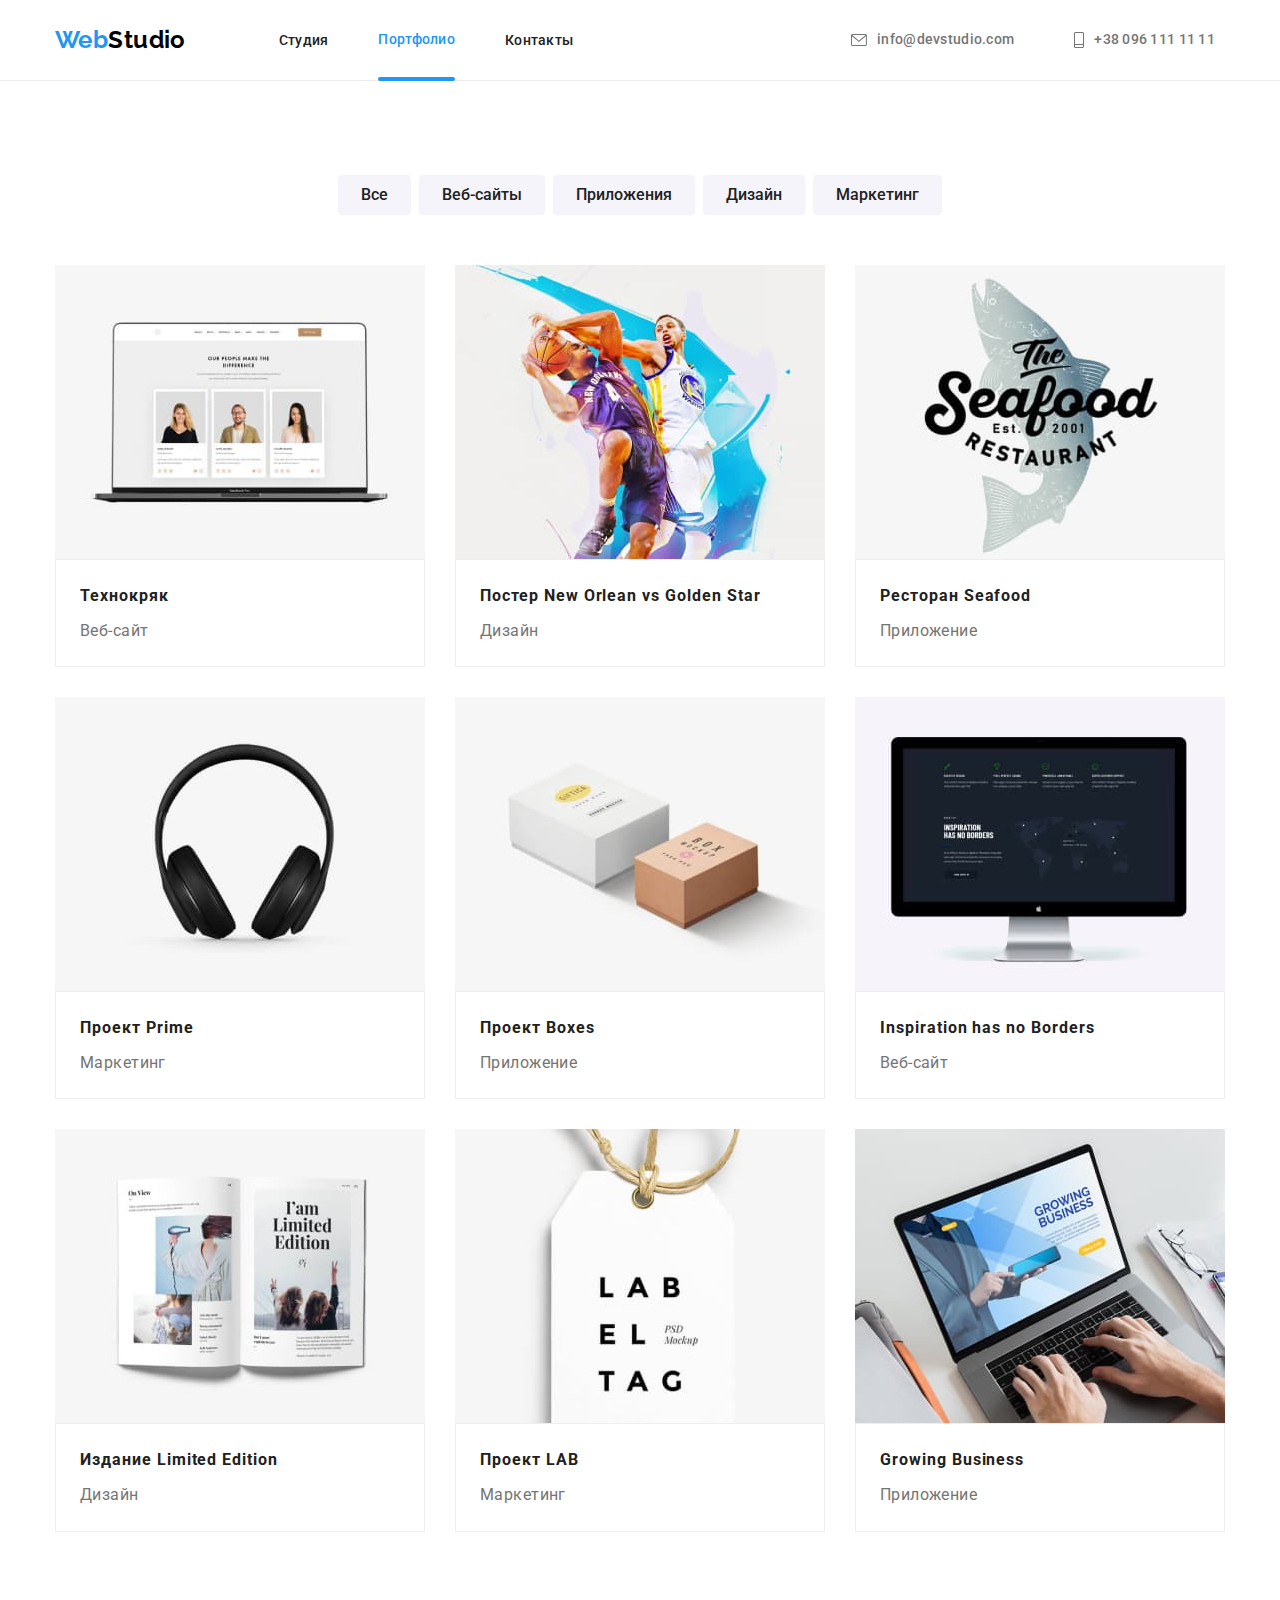
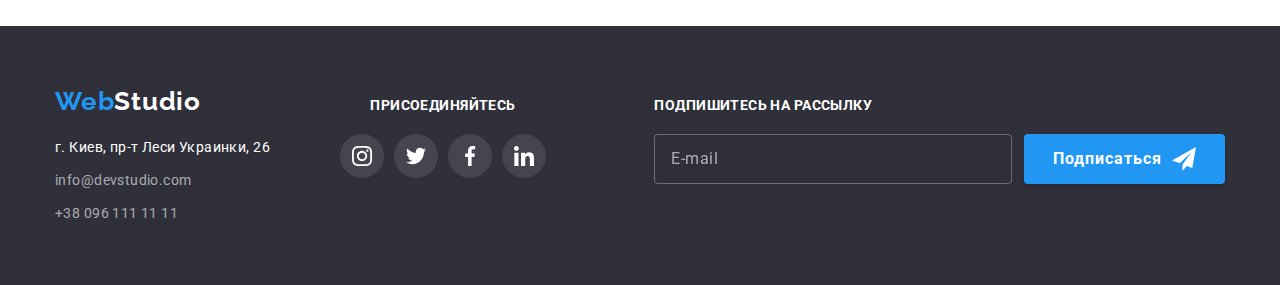
==== commit 7f1b20fc: "update" ====
--- a/portfolio.html
+++ b/portfolio.html
@@ -70,8 +70,8 @@
                 </button>
                 <nav class="mob-menu-navigation">
                     <ul class="mob-menu-list">
-                        <li><a href="./index.html" class="mob-menu__link current-mob">Студия</a></li>
-                        <li><a href="./portfolio.html" class="mob-menu__link">Портфолио</a></li>
+                        <li><a href="./index.html" class="mob-menu__link">Студия</a></li>
+                        <li><a href="./portfolio.html" class="mob-menu__link current-mob">Портфолио</a></li>
                         <li><a href="./portfolio.html" class="mob-menu__link">Контакты</a></li>
                     </ul>
                 </nav>
@@ -155,11 +155,11 @@
                             <div class="product">
                                 <picture>
                                     <source
-                                        srcset="./img/desktop/desktop/desktop-squoosh1x/portfolio2-desktop@1x.jpg 1x, ./img/desktop/desktop-squoosh2x/portfolio2-desktop@2x.jpg 2x"
-                                        media="(min-width: 1200px)">
+                                        srcset="./img/desktop/desktop-squoosh1x/portfolio2-desktop@1x.jpg 1x, ./img/desktop/desktop-squoosh2x/portfolio2-desktop@2x.jpg 2x"
+                                        media=" (min-width: 1200px)">
                                     <source
                                         srcset="./img/tablet/tablet-squoosh1x/portfolio2-tablet@1x.jpg 1x, ./img/tablet/tablet-squoosh2x/portfolio2-tablet@2x.jpg 2x"
-                                        media="(min-width: 768px)">
+                                        media=" (min-width: 768px)">
                                     <source
                                         srcset="./img/mobile/mobile-squoosh1x/portfolio2-mobile@1x.jpg 1x, ./img/mobile/mobile-squoosh2x/portfolio2-mobile@2x.jpg 2x"
                                         media="(max-width: 767px)">
@@ -420,8 +420,8 @@
                         </ul>
                     </address>
                 </div>
-                <div class="join section">
-                    <h3 class="join__title">присоединяйтесь</h3>
+                <div class="join">
+                    <p class="join__title">присоединяйтесь</p>
                     <ul class="join__list">
                         <li class="media">
                             <a href="" class="media__link">
@@ -454,18 +454,20 @@
                     </ul>
                 </div>
             </div>
-            <form class="subscription">
-                <p class="subscription__title">Подпишитесь на рассылку</p>
-                <label class="subscription-label" for="email"></label>
-                <div class="subscription__btn">
-                    <input class="subscription__input" type="email" name="email" id="email" placeholder="E-mail" />
-                    <button class="subscription__button" type="submit">Подписаться
-                        <svg class="subscription__icon" width="24" height="24">
-                            <use href="./images3/symbol-defs2.svg#icon-icon-send"></use>
-                        </svg>
-                    </button>
-                </div>
-            </form>
+            <div class="subscription-box">
+                <form class="subscription">
+                    <p class="subscription__title">Подпишитесь на рассылку</p>
+                    <label class="subscription-label" for="email"></label>
+                    <div class="subscription__btn">
+                        <input class="subscription__input" type="email" name="email" id="email" placeholder="E-mail" />
+                        <button class="subscription__button" type="submit">Подписаться
+                            <svg class="subscription__icon" width="24" height="24">
+                                <use href="./images3/symbol-defs2.svg#icon-icon-send"></use>
+                            </svg>
+                        </button>
+                    </div>
+                </form>
+            </div>
         </div>
     </footer>
     <script src="./js/modal.js"></script>
--- a/css/main.min.css
+++ b/css/main.min.css
@@ -1 +1 @@
-.visually-hidden{position:absolute;white-space:nowrap;width:1px;height:1px;overflow:hidden;border:0;padding:0;clip:rect(0 0 0 0);-webkit-clip-path:inset(50%);clip-path:inset(50%);margin:-1px}.backdrop.is-hidden{opacity:0;pointer-events:none;visibility:hidden}:root{--primary-text-color: #212121;--title-text-color: #757575;--secondary-title-text-color: #000000;--accent-color: #2196F3;--secondary-accent-color: #188CE8;--white: #FFFFFF;--primary-background-color: #2F303A;--secondary-background-color: #F5F4FA;--grey: #AFB1B8;--timing-function: cubic-bezier(0.4, 0, 0.2, 1);--bg-image: linear-gradient(to right, rgba(47, 48, 58, 0.4), rgba(47, 48, 58, 0.4))}.container{width:100%;padding-right:15px;padding-left:15px;margin-left:auto;margin-right:auto}@media screen and (min-width: 480px){.container{width:480px}}@media screen and (min-width: 768px){.container{width:768px}}@media screen and (min-width: 1200px){.container{width:1200px}}.btn-group__button{gap:8px;border:none;color:var(--primary-text-color);background-color:var(--secondary-background-color);padding:6px 22px}.btn-group__button.primary{display:flex;align-items:center;cursor:pointer;font-family:inherit;font-weight:500;font-size:16px;line-height:1.6;text-align:center;border-radius:4px;margin-left:0px;min-width:73px;color:var(--white);background-color:var(--accent-color)}.btn-group{display:flex;align-items:center;justify-content:flex-start;flex-wrap:wrap;gap:8px;margin-bottom:40px}.btn-group:nth-last-child(3){margin-right:0px}@media screen and (min-width: 768px){.btn-group{justify-content:center;margin-bottom:30px}}@media screen and (min-width: 1200px){.btn-group{justify-content:center;margin-bottom:50px}}.btn-group .btn-group__button{cursor:pointer;font-family:inherit;font-weight:500;font-size:16px;line-height:1.6;text-align:center;padding:6px 22px;border-radius:4px;border:1px solid rgba(0,0,0,0);color:var(--primary-text-color);background-color:var(--secondary-background-color);transition:color 250ms var(--timing-function),background-color 250ms var(--timing-function)}.btn-group .btn-group__button:hover,.btn-group .btn-group__button:focus{color:var(--white);background-color:var(--accent-color);box-shadow:0px 4px 4px rgba(0,0,0,.15)}.contact-list{display:flex;align-items:center;gap:50px;margin-left:auto}@media screen and (min-width: 768px)and (max-width: 1200px){.contact-list{display:block;margin-top:21px;margin-bottom:21px}}.contact-list__item{display:flex;align-items:center;margin-right:10px;gap:10px}.contact-list__email{display:flex;align-items:center;font-weight:500;font-size:14px;line-height:1.14;letter-spacing:.02em;color:var(--title-text-color);fill:currentColor;transition:color 250ms var(--timing-function)}@media screen and (min-width: 768px)and (max-width: 1200px){.contact-list__email{margin-bottom:10px}}.contact-list__email:hover,.contact-list__email:focus{color:var(--accent-color)}.contact-list__icon-envelope{margin-right:10px}.contact-list__icon-envelope:hover,.contact-list__icon-envelope:focus{fill:var(--accent-color)}.contact-list__tel{display:flex;align-items:center;justify-content:center;font-weight:500;font-size:14px;line-height:1.14;letter-spacing:.02em;color:var(--title-text-color);fill:currentColor;transition:color 250ms var(--timing-function)}.contact-list__tel:hover,.contact-list__tel:focus{color:var(--accent-color)}.contact-list__icon-tel{margin-right:10px}.contact-list__icon-tel:hover,.contact-list__icon-tel:focus{fill:var(--accent-color)}.adress{font-style:normal}.adress__item:hover,.adress__item:focus{color:var(--accent-color)}.adress__list{display:flex;flex-direction:column;align-items:center;justify-content:center;gap:9px}.adress__item{font-weight:400;font-size:14px;line-height:1.7;color:var(--white);transition:color 250ms var(--timing-function)}.adress__email-item:hover,.adress__email-item:focus{color:var(--accent-color)}.adress__email-item{font-weight:400;font-size:14px;line-height:1.7;color:rgba(255,255,255,.6);transition:color 250ms var(--timing-function)}.adress__tel-item:hover,.adress__tel-item:focus{color:var(--accent-color)}.adress__tel-item{font-weight:400;font-size:14px;line-height:1.7;color:rgba(255,255,255,.6);transition:color 250ms var(--timing-function)}.backdrop{position:fixed;top:0px;left:0px;width:100%;height:100%;background-color:rgba(0,0,0,.2);overflow-y:scroll}.modal{position:absolute;top:20px;left:50%;width:100%;min-height:581px;padding:40px;background-color:var(--white);box-shadow:0px 1px 3px rgba(0,0,0,.12),0px 1px 1px rgba(0,0,0,.14),0px 2px 1px rgba(0,0,0,.2);border-radius:4px;opacity:1;transform:translateX(-50%) scale(1);transition:transform 250ms var(--timing-function),opacity 250ms var(--timing-function),visibility 250ms var(--timing-function)}@media screen and (min-width: 480px){.modal{max-width:450px;width:100%}}.backdrop.is-hidden .modal{transform:translate(-50%, -50%) scale(0.8)}.modal__close{width:18px;height:18px;background-color:rgba(0,0,0,0)}.modal__button:hover .modal__close,.modal__button:focus .modal__close{fill:var(--accent-color)}.modal__button{display:flex;width:30px;height:30px;border-radius:50%;border:1px solid rgba(0,0,0,.1);align-items:center;justify-content:center;background-color:var(--white);top:8px;right:8px;position:absolute;cursor:pointer;fill:var(--secondary-title-text-color);transition:fill 250ms var(--timing-function)}.modal__title{font-weight:700;font-size:20px;line-height:1.15;text-align:center;letter-spacing:.03em;color:var(--primary-text-color);margin-bottom:12px}.modal__form{width:100%}.checkbox__label{font-size:7px;line-height:1.71;letter-spacing:.03em;color:var(--title-text-color);display:flex;align-items:center}@media screen and (min-width: 480px){.checkbox__label{font-size:12px}}.checkbox__label::before{content:"";width:16px;height:15px;border:2px solid var(--primary-text-color);border-radius:4px;margin-right:7px;align-items:center;transition:background-color 250ms var(--timing-function)}.checkbox:checked+.checkbox__label::before{background-color:var(--accent-color);background-image:url("../images3/icon check-2.svg");background-repeat:no-repeat;background-position:center;background-size:contain;background-origin:border-box;border-color:var(--accent-color)}.checkbox__accent{color:var(--accent-color);border-bottom:1px solid var(--accent-color);cursor:pointer;margin-left:5px;display:inline-block}.checkbox__accent:hover .checkbox__accent:focus{color:var(--accent-color)}.checkbox{margin-top:20px;margin-bottom:30px}.submit{font-weight:700;font-size:16px;line-height:1.88;display:flex;align-items:center;text-align:center;letter-spacing:.06em;width:200px;height:50px;display:block;margin-right:auto;margin-left:auto;padding-top:10px;padding-bottom:10px;padding-left:56px;padding-right:55px;color:var(--white);background-color:var(--accent-color);box-shadow:0px 4px 4px rgba(0,0,0,.15);border-radius:4px;cursor:pointer;border:none;transition:background-color 250ms var(--timing-function)}.submit:hover .submit:focus{background-color:#188ce8}.social__link{display:flex;width:44px;height:44px;border-radius:50%;align-items:center;justify-content:center;fill:currentColor;color:var(--grey);transition:color 250ms var(--timing-function),background-color 250ms var(--timing-function)}.social__link:hover,.social__link:focus{background-color:var(--accent-color);color:var(--white)}.social{display:flex;align-items:center;justify-content:center;gap:10px;margin-top:0px;margin-left:auto;margin-right:auto}.social__item{display:flex;align-items:center;justify-content:center;width:44px;height:44px;border-radius:50%;background-color:var(--white);fill:var(--grey);cursor:pointer}.social__item .one{width:44px;border-radius:50%}.media{gap:10px}.media__link{display:flex;width:44px;height:44px;border-radius:50%;align-items:center;justify-content:center;background-color:rgba(255,255,255,.1);fill:currentColor;color:var(--white);transition:background-color 250ms var(--timing-function)}.media__icon{fill:var(--white)}.media__link:hover,.media__link:focus{background-color:var(--accent-color)}.work__title{display:flex;font-weight:700;font-size:36px;line-height:1.17;text-align:center;justify-content:center;margin-right:auto;margin-bottom:50px;color:var(--primary-text-color)}@media screen and (max-width: 768px){.work__title{display:none}}.team__title{margin-bottom:30px;font-weight:700;font-size:28px;line-height:1.18;text-align:center;letter-spacing:.03em;color:var(--primary-text-color)}@media screen and (max-width: 767px){.team__title{display:none}}@media screen and (min-width: 1200px){.team__title{margin-bottom:50px;font-size:36px}}.clients__title{margin-bottom:30px;font-weight:700;font-size:28px;line-height:1.18;text-align:center;letter-spacing:.03em;color:var(--primary-text-color)}@media screen and (min-width: 1200px){.clients__title{margin-bottom:50px;font-size:36px}}.data{left:7px;bottom:10px;margin-bottom:20px}.data__form-input{width:100%;height:40px;border:1px solid rgba(33,33,33,.2);border-radius:4px;font:inherit;transition:border 250ms var(--timing-function);padding-left:42px}.data__form-input:focus{outline-color:var(--accent-color)}.data__form-input:focus+.data__icon{fill:var(--accent-color)}.data__icon{position:absolute;width:18px;height:18px;top:50%;left:12px;fill:var(--primary-text-color);transform:translateY(-50%);transition:fill 250ms var(--timing-function)}.data__input-wrap{position:relative;margin-top:4px}.comment__form{font-weight:400;font-size:12px;line-height:1.17;letter-spacing:.01em;width:100%;height:138px;border:1px solid rgba(33,33,33,.2);border-radius:4px;resize:none;padding-top:12px;padding-left:16px;margin-top:4px}.comment__form:focus{outline-color:var(--accent-color)}.header .logo{color:var(--secondary-title-text-color);font-family:"Raleway",sans-serif;text-decoration:none;font-weight:700;font-size:24px;line-height:1.17}.logo{padding-top:16px;padding-bottom:16px}@media screen and (min-width: 768px){.logo{margin-right:88px}}@media screen and (min-width: 1200px){.logo{margin-right:93px}}.logo__accent{color:var(--accent-color)}.footer .logo{font-weight:700;font-size:26px;line-height:1.17;text-align:center;letter-spacing:.03em;color:var(--white);display:inline-block;margin-bottom:20px;margin-right:0px;font-family:"Raleway",sans-serif;text-decoration:none;background:var(--primary-background-color);padding:0px}body{font-size:14px;font-family:"Roboto",sans-serif;letter-spacing:.03em;color:var(--primary-text-color);background-color:var(--white)}*,*:before,*:after{padding:0px;margin:0px;box-sizing:border-box}ul{list-style:none;padding:0px;margin:0px}h1,h2,h3,h4,h5,h6,p{margin-top:0px;margin-bottom:0px}img{display:block;width:100%;height:auto;max-width:100%}a{text-decoration:none}.galery{padding-top:60px;padding-bottom:60px}@media screen and (min-width: 1200px){.galery{padding-top:94px;padding-bottom:94px}}.galery-container{width:100%;padding-left:15px;padding-right:15px;margin-left:auto;margin-right:auto}@media screen and (min-width: 480px){.galery-container{width:450px}}@media screen and (min-width: 768px){.galery-container{width:738px}}@media screen and (min-width: 1200px){.galery-container{width:1200px}}.galery-title-hidden{display:none}.product__title{margin-bottom:4px;font-weight:700;font-size:18px;line-height:2;letter-spacing:.06em;color:var(--primary-text-color)}@media screen and (min-width: 768px){.product__title{font-size:16px}}.product__name{flex-grow:1;padding-top:20px;padding-bottom:20px;padding-left:24px;padding-right:24px;border:1px solid #eee}.galery-list{display:flex;flex-wrap:wrap;gap:30px}.galery-list__item{width:100%;border-radius:4px}@media screen and (min-width: 768px){.galery-list__item{width:calc((100% - 30px)/2)}}@media screen and (min-width: 1200px){.galery-list__item{width:calc((100% - 60px)/3)}}.galery-list__item:nth-child(3){margin-right:0px}.galery-list__item:nth-last-child(3){margin-bottom:0px}.product__work{font-weight:400;font-size:16px;line-height:1.9;color:var(--title-text-color)}.galery-list__photo{display:block;text-decoration:none;transition:box-shadow 250ms var(--timing-function)}.galery-list__photo:hover,.galery-list__photo:focus{box-shadow:0px 4px 4px rgba(0,0,0,.15)}.product__text{position:absolute;top:0;left:0;width:100%;height:100%;color:var(--white);background-color:rgba(33,150,243,.9);transform:translateY(100%);transition:transform 250ms cubic-bezier(0.4, 0, 0.2, 1);padding:63px 24px}.product__overlay{font-weight:400;font-size:18px;line-height:1.56;letter-spacing:.03em;text-align:start}.product{position:relative;overflow:hidden}.galery-list__photo:hover .product__text,.galery-list__photo:focus .product__text{transform:translateY(0%)}.footer{width:100%;padding-top:60px;padding-bottom:60px;margin-bottom:0px;background:var(--primary-background-color)}.footer-container{display:flex;align-items:center;justify-content:center;flex-direction:column}@media screen and (min-width: 768px){.footer-container{row-gap:60px}}@media screen and (min-width: 1200px){.footer-container{display:flex;flex-direction:row;align-items:center;justify-content:center}}.locate{display:flex;flex-direction:column;align-items:center;justify-content:center}@media screen and (max-width: 480px){.locate{margin-bottom:60px;margin-left:auto;margin-right:auto}}@media screen and (min-width: 768px){.locate{display:flex;flex-direction:column;justify-content:center;align-items:center}}@media screen and (min-width: 1200px){.locate{padding-bottom:60px}}@media screen and (min-width: 480px){.adress{margin-left:auto;margin-right:auto}}@media screen and (min-width: 768px){.adress{display:block;margin-bottom:0}}.header{position:relative;border-bottom:1px solid #ececec}header.container{align-items:center;justify-content:space-between}.header-container{align-items:center}@media screen and (max-width: 767px){.main-navigation{display:none}}@media screen and (min-width: 768px){.main-navigation{display:flex;align-items:center;justify-content:space-between}}.navigation{display:flex;align-items:center}@media screen and (min-width: 770px){.navigation{display:flex;align-items:center;justify-content:space-between}}.navigation-list__link{font-weight:500;font-size:14px;line-height:1.14;letter-spacing:.02em;color:var(--primary-text-color);transition:color 250ms var(--timing-function)}.navigation-list__link:hover,.navigation-list__link:focus{color:var(--accent-color)}.navigation-list{display:flex;align-items:center;justify-content:space-between;gap:50px}.current{display:block;padding-top:32px;padding-bottom:32px;color:var(--accent-color);position:relative}.current::after{position:absolute;content:"";display:block;width:100%;height:4px;border-radius:2px;background:var(--accent-color);left:0px;bottom:-1px;transition:background 250ms var(--timing-function),color 250ms var(--timing-function)}.hero{width:100%;height:400px;margin-left:auto;margin-right:auto;background-color:#c4c4c4;background-image:var(--bg-image),url("../img/mobile/mobile-squoosh1x/header-mobile@1x.jpg");background-size:cover;background-repeat:no-repeat;background-position:center;text-align:center;padding-top:118px;padding-bottom:118px}@media screen and (min-width: 480px){.hero{max-width:480px}}@media screen and (min-width: 768px){.hero{max-width:768px;background-image:var(--bg-image),url("../img/tablet/tablet-squoosh1x/header-tablet@1x.jpg")}}@media screen and (min-width: 1200px){.hero{max-width:1600px;width:100%;height:600px;padding-top:200px;padding-bottom:200px;background-image:var(--bg-image),url("../img/desktop/desktop-squoosh1x/header-desktop@1x.jpg")}}@media screen and (min-device-pixel-ratio: 2)and (max-width: 767px),screen and (-webkit-min-device-pixel-ratio: 2)and (max-width: 767px),screen and (min-resolution: 192dpi)and (max-width: 767px),screen and (min-resolution: 2dppx)and (max-width: 767px){.hero{background-image:var(--bg-image),url(../img/mobile/mobile-squoosh2x/header-mobile@2x.jpg)}}@media screen and (min-device-pixel-ratio: 2)and (min-width: 768px),screen and (-webkit-min-device-pixel-ratio: 2)and (min-width: 768px),screen and (min-resolution: 192dpi)and (min-width: 768px),screen and (min-resolution: 2dppx)and (min-width: 768px){.hero{background-image:var(--bg-image),url(../img/tablet/tablet-squoosh2x/header-tablet@2x.jpg)}}@media screen and (min-device-pixel-ratio: 2)and (min-width: 1200px),screen and (-webkit-min-device-pixel-ratio: 2)and (min-width: 1200px),screen and (min-resolution: 192dpi)and (min-width: 1200px),screen and (min-resolution: 2dppx)and (min-width: 1200px){.hero{background-image:var(--bg-image),url(../img/desktop/desktop-squoosh2x/header-desktop@2x.jpg)}}.hero__title{font-weight:900;font-size:26px;line-height:1.6;letter-spacing:.06em;text-transform:uppercase;margin-bottom:35px;margin-left:auto;margin-right:auto;color:var(--white)}@media screen and (min-width: 480px){.hero__title{width:360px}}@media screen and (min-width: 1200px){.hero__title{font-size:44px;line-height:1.364;width:700px}}.hero__button-primary{font-family:inherit;cursor:pointer;font-weight:700;font-size:16px;line-height:1.88;display:flex;align-items:center;text-align:center;letter-spacing:.06em;padding:10px 22px;margin-bottom:0px;margin-left:auto;margin-right:auto;width:200px;justify-content:center;color:var(--white);background-color:var(--accent-color);border:none;border-radius:4px;transition:background-color 250ms var(--timing-function),color 250ms var(--timing-function)}.hero__button-primary:hover,.hero__button-primary:focus{background:var(--secondary-accent-color);color:var(--white)}.team{padding-top:60px;padding-bottom:60px;background-color:var(--secondary-background-color)}@media screen and (min-width: 1200px){.team{padding-top:94px;padding-bottom:94px}}.team__list{width:100%;display:flex;flex-wrap:wrap;align-items:center;gap:30px}.card{background-color:var(--white);box-shadow:0px 1px 3px rgba(0,0,0,.12),0px 1px 1px rgba(0,0,0,.14),0px 2px 1px rgba(0,0,0,.2);border-radius:0px 0px 4px 4px}@media screen and (min-width: 480px){.card{width:100%;margin-bottom:22px}}@media screen and (min-width: 768px){.card{width:calc((100% - 30px)/2);padding-left:15;padding-right:15;padding-top:123;padding-bottom:60}}@media screen and (min-width: 1200px){.card{width:calc((100% - 90px)/4)}}.card__images{margin-bottom:130px}.card__name{padding-top:30px;padding-bottom:30px;padding-right:30px;padding-left:30px}.card__title{margin-bottom:10px;align-content:center;justify-content:center;font-weight:500;font-size:16px;line-height:1.18;text-align:center;color:var(--primary-text-color)}.card__text{font-weight:400;font-size:16px;line-height:1.18;text-align:center;color:var(--title-text-color);margin-bottom:16px}.clients__section{padding:60px 0px}@media screen and (min-width: 1200px){.clients__section{padding-top:94px;padding-bottom:94px}}.clients__title{margin-bottom:30px;font-size:28px;line-height:1.17;text-align:center;font-weight:700;letter-spacing:.03em}@media screen and (min-width: 1200px){.clients__title{margin-bottom:50px;font-size:36px;line-height:1.17}}.clients__list{display:flex;align-items:center;justify-content:center;flex-wrap:wrap;gap:30px}@media screen and (min-width: 480px){.clients__list{flex-wrap:wrap}}@media screen and (min-width: 768px){.clients__list{padding:15px 60px;flex-wrap:wrap}}@media screen and (min-width: 1200px){.clients__list{gap:30px;flex-wrap:nowrap}}.clients__link{display:flex;align-items:center;justify-content:center;width:170px;height:92px;border:1px solid #afb1b8;border-radius:4px;fill:currentColor;color:var(--grey);transition:color 250ms var(--timing-function)}.clients__link:hover,.clients__link:focus{border:1px solid var(--accent-color);fill:var(--accent-color)}.clients__logo:hover,.clients__logo:focus{background-color:var(--white);fill:var(--accent-color)}.work{padding-top:0px}@media screen and (max-width: 770px){.work{display:none}}.work__list{display:flex;align-items:center;justify-content:space-between;gap:30px}.specifics{position:relative}.specifics__text{position:absolute;bottom:0px;display:flex;text-align:center;justify-content:center;width:100%;height:70px;background:rgba(47,48,58,.8)}.specifics__name{font-weight:700;font-size:14px;line-height:1.14;text-align:center;padding-top:27px;padding-bottom:27px;letter-spacing:.03em;text-transform:uppercase;color:var(--white)}@media screen and (min-width: 1200px){.subscription-box{display:flex;flex-direction:row;align-items:center;justify-content:center}}.subscription{display:block;justify-content:center;gap:12px}@media screen and (min-width: 1200px){.subscription{padding-top:72px;padding-bottom:94px}}.subscription__title{font-weight:700;font-size:14px;line-height:1.14;letter-spacing:.03em;text-transform:uppercase;padding-top:0px;padding-bottom:0px;margin-bottom:20px;color:var(--white)}@media screen and (max-width: 1200px){.subscription__title{text-align:center}}.subscription__btn{flex-direction:column;align-items:center;justify-content:center;gap:12px}@media screen and (min-width: 1200px){.subscription__btn{display:flex;flex-direction:row;align-items:center;justify-content:center}}.subscription__button{font-size:16px;font-weight:700;line-height:1.875;letter-spacing:.06em;display:flex;align-items:center;justify-content:center;background:var(--accent-color);color:var(--white);box-shadow:0px 4px 4px rgba(0,0,0,.15);border-radius:4px;border:none;padding:10px 29px;margin-top:20px;margin-left:auto;margin-right:auto}@media screen and (min-width: 1200px){.subscription__button{margin-top:0px}}.subscription__icon{margin-left:10px;align-self:center;fill:var(--white)}.subscription__input{width:100%;height:50px;filter:drop-shadow(rgba(0, 0, 0, 0.15) 0px 4px 4px);background-color:rgba(0,0,0,0);border-width:1px;border-style:solid;border-color:rgba(255,255,255,.3);-o-border-image:initial;border-image:initial;border-radius:4px}@media screen and (min-width: 480px){.subscription__input{width:450px;margin-left:auto;margin-right:auto;display:block}}.subscription__input::-moz-placeholder{width:47px;height:20px;left:831px;top:2802px;font-weight:400;font-size:16px;line-height:1.25;align-items:center;letter-spacing:.03em;color:rgba(255,255,255,.6);padding-left:16px}.subscription__input:-ms-input-placeholder{width:47px;height:20px;left:831px;top:2802px;font-weight:400;font-size:16px;line-height:1.25;align-items:center;letter-spacing:.03em;color:rgba(255,255,255,.6);padding-left:16px}.subscription__input::placeholder{width:47px;height:20px;left:831px;top:2802px;font-weight:400;font-size:16px;line-height:1.25;align-items:center;letter-spacing:.03em;color:rgba(255,255,255,.6);padding-left:16px}.features{padding-top:60px;padding-bottom:60px;margin-bottom:0px;background-color:var(--white)}@media screen and (min-width: 1200px){.features{padding-top:94px;padding-bottom:94px}}.features .container{display:flex;align-items:center;justify-content:space-between}.features-list__list{display:flex;flex-wrap:wrap;gap:30px}@media screen and (min-width: 1200px){.features-list__list{width:100%;flex-wrap:nowrap}}@media screen and (min-width: 768px){.features-list__item{width:354px}}.features-list__icon{display:flex;align-items:center;justify-content:center;height:120px;margin-bottom:30px;background:var(--secondary-background-color);border-radius:4px;background-position:center}@media screen and (min-width: 768px){.features-list__icon{width:100%}}.features-list__title{font-weight:700;font-size:14px;line-height:1.14;letter-spacing:.03em;text-align:center;text-transform:uppercase;margin-bottom:10px;color:var(--primary-text-color)}@media screen and (min-width: 768px){.features-list__title{text-align:start}}.features-list__text{font-weight:400;font-size:14px;line-height:1.7;text-align:start;margin-top:0px;color:var(--title-text-color)}.item:not(:last-child){margin-right:30px}@media screen and (max-width: 480px){.join{display:inline-block;margin-right:auto;margin-left:auto;margin-bottom:60px}}@media screen and (max-width: 768px){.join{display:flex;flex-direction:column;align-items:center;justify-items:center}}@media screen and (min-width: 1200px){.join{padding-top:72px;padding-bottom:100px}}.locate-join{margin-left:auto;margin-right:auto}@media screen and (max-width: 480px){.locate-join{display:flex;flex-direction:column}}@media screen and (min-width: 768px){.locate-join{width:100%;display:flex;align-items:baseline;justify-content:space-around}}.join__title{font-weight:700;font-size:14px;line-height:1.14;letter-spacing:.03em;text-transform:uppercase;color:var(--white);padding-top:0px;padding-bottom:0px;margin-bottom:20px}@media screen and (max-width: 1200px){.join__title{text-align:center}}.join__list{display:flex;align-items:center;justify-content:space-around;gap:10px}@media screen and (max-width: 480px){.join__list{display:flex;align-items:center;justify-items:center}}@media screen and (min-width: 768px){.join__list{display:flex;align-items:center;justify-items:center}}.logo-box{display:flex;align-items:center;justify-content:space}@media screen and (min-width: 768px){.logo-box{display:none}}.menu-open-button{margin-left:auto;width:40px;height:40px;padding-top:10px;padding-bottom:10px;border:none;background-color:rgba(0,0,0,0)}.menu-container{display:flex;flex-direction:column;position:fixed;top:0;left:0;width:100vw;height:100vh;padding:48px 40px;background-color:#fff;z-index:999;transform:translateX(100%);transition:transform 250ms ease-in-out}.menu-container.is-open{transform:translateX(0)}.menu-close-button{position:absolute;top:10px;right:10px;width:40px;height:40px;display:block;margin-left:auto;margin-bottom:5px;background-color:rgba(0,0,0,0);fill:var(--primary-text-color);border:none}.menu-close-button:hover,.menu-close-button:focus{fill:var(--accent-color)}.mob-menu-navigation{margin-bottom:auto}.mob-menu-list{display:flex;flex-direction:column;gap:32px}@media screen and (min-width: 480px){.mob-menu-list{margin-bottom:306px}}.mob-menu__link{font-weight:500;font-size:40px;line-height:1.18;letter-spacing:.02em;color:var(--primary-text-color)}.current-mob,.mob-menu__link:hover,.mob-menu__link:focus{color:var(--accent-color)}.mobile-box{display:flex;flex-direction:column;gap:64px;margin-top:auto}.mob-menu-contact__item{margin-bottom:32px}.mob-menu-contact__tel{font-weight:500;font-size:26px;line-height:1.176;letter-spacing:.02em;color:var(--accent-color);margin-bottom:64px}@media screen and (min-width: 480px){.mob-menu-contact__tel{font-size:34px}}.mob-menu-contact__email{font-weight:500;font-size:24px;line-height:1.17;letter-spacing:.02em;color:var(--title-text-color)}.mob-menu-social{font-weight:500;font-size:12px;line-height:22px;letter-spacing:.02em;color:var(--accent-color)}@media screen and (min-width: 480px){.mob-menu-social{font-size:18px}}.mob-menu-social__list{display:flex;gap:20px}.mob-menu-social__item:not(:last-child)::after{content:"";height:22px;width:1px;position:absolute;background-color:rgba(33,33,33,.2);right:-10px}.mob-menu-social__item{position:relative}/*# sourceMappingURL=main.min.css.map */+.visually-hidden{position:absolute;white-space:nowrap;width:1px;height:1px;overflow:hidden;border:0;padding:0;clip:rect(0 0 0 0);-webkit-clip-path:inset(50%);clip-path:inset(50%);margin:-1px}.backdrop.is-hidden{opacity:0;pointer-events:none;visibility:hidden}:root{--primary-text-color: #212121;--title-text-color: #757575;--secondary-title-text-color: #000000;--accent-color: #2196F3;--secondary-accent-color: #188CE8;--white: #FFFFFF;--primary-background-color: #2F303A;--secondary-background-color: #F5F4FA;--grey: #AFB1B8;--timing-function: cubic-bezier(0.4, 0, 0.2, 1);--bg-image: linear-gradient(to right, rgba(47, 48, 58, 0.4), rgba(47, 48, 58, 0.4))}.container{width:100%;padding-right:15px;padding-left:15px;margin-left:auto;margin-right:auto}@media screen and (min-width: 480px){.container{width:480px}}@media screen and (min-width: 768px){.container{width:768px}}@media screen and (min-width: 1200px){.container{width:1200px}}.btn-group__button{gap:8px;border:none;color:var(--primary-text-color);background-color:var(--secondary-background-color);padding:6px 22px}.btn-group__button.primary{display:flex;align-items:center;cursor:pointer;font-family:inherit;font-weight:500;font-size:16px;line-height:1.6;text-align:center;border-radius:4px;margin-left:0px;min-width:73px;color:var(--white);background-color:var(--accent-color)}.btn-group{display:flex;align-items:center;justify-content:flex-start;flex-wrap:wrap;gap:8px;margin-bottom:40px}.btn-group:nth-last-child(3){margin-right:0px}@media screen and (min-width: 768px){.btn-group{justify-content:center;margin-bottom:30px}}@media screen and (min-width: 1200px){.btn-group{justify-content:center;margin-bottom:50px}}.btn-group .btn-group__button{cursor:pointer;font-family:inherit;font-weight:500;font-size:16px;line-height:1.6;text-align:center;padding:6px 22px;border-radius:4px;border:1px solid rgba(0,0,0,0);color:var(--primary-text-color);background-color:var(--secondary-background-color);transition:color 250ms var(--timing-function),background-color 250ms var(--timing-function)}.btn-group .btn-group__button:hover,.btn-group .btn-group__button:focus{color:var(--white);background-color:var(--accent-color);box-shadow:0px 4px 4px rgba(0,0,0,.15)}.contact-list{display:flex;align-items:center;gap:50px;margin-left:auto}@media screen and (min-width: 768px)and (max-width: 1200px){.contact-list{display:block;margin-top:21px;margin-bottom:21px}}.contact-list__item{display:flex;align-items:center;margin-right:10px;gap:10px}.contact-list__email{display:flex;align-items:center;font-weight:500;font-size:14px;line-height:1.14;letter-spacing:.02em;color:var(--title-text-color);fill:currentColor;transition:color 250ms var(--timing-function)}@media screen and (min-width: 768px)and (max-width: 1200px){.contact-list__email{margin-bottom:10px}}.contact-list__email:hover,.contact-list__email:focus{color:var(--accent-color)}.contact-list__icon-envelope{margin-right:10px}.contact-list__icon-envelope:hover,.contact-list__icon-envelope:focus{fill:var(--accent-color)}.contact-list__tel{display:flex;align-items:center;justify-content:center;font-weight:500;font-size:14px;line-height:1.14;letter-spacing:.02em;color:var(--title-text-color);fill:currentColor;transition:color 250ms var(--timing-function)}.contact-list__tel:hover,.contact-list__tel:focus{color:var(--accent-color)}.contact-list__icon-tel{margin-right:10px}.contact-list__icon-tel:hover,.contact-list__icon-tel:focus{fill:var(--accent-color)}.adress{font-style:normal}.adress__item:hover,.adress__item:focus{color:var(--accent-color)}.adress__list{display:flex;flex-direction:column;align-items:center;justify-content:center;gap:9px}@media screen and (min-width: 1200px){.adress__list{align-items:flex-start}}.adress__item{font-weight:400;font-size:14px;line-height:1.7;color:var(--white);transition:color 250ms var(--timing-function)}.adress__email-item:hover,.adress__email-item:focus{color:var(--accent-color)}.adress__email-item{font-weight:400;font-size:14px;line-height:1.7;color:rgba(255,255,255,.6);transition:color 250ms var(--timing-function)}.adress__tel-item:hover,.adress__tel-item:focus{color:var(--accent-color)}.adress__tel-item{font-weight:400;font-size:14px;line-height:1.7;color:rgba(255,255,255,.6);transition:color 250ms var(--timing-function)}.backdrop{position:fixed;top:0px;left:0px;width:100%;height:100%;background-color:rgba(0,0,0,.2);overflow-y:scroll}.modal{position:absolute;top:20px;left:50%;width:100%;min-height:581px;padding:40px;background-color:var(--white);box-shadow:0px 1px 3px rgba(0,0,0,.12),0px 1px 1px rgba(0,0,0,.14),0px 2px 1px rgba(0,0,0,.2);border-radius:4px;opacity:1;transform:translateX(-50%) scale(1);transition:transform 250ms var(--timing-function),opacity 250ms var(--timing-function),visibility 250ms var(--timing-function)}@media screen and (min-width: 480px){.modal{max-width:450px;width:100%}}.backdrop.is-hidden .modal{transform:translate(-50%, -50%) scale(0.8)}.modal__close{width:18px;height:18px;background-color:rgba(0,0,0,0)}.modal__button:hover .modal__close,.modal__button:focus .modal__close{fill:var(--accent-color)}.modal__button{display:flex;width:30px;height:30px;border-radius:50%;border:1px solid rgba(0,0,0,.1);align-items:center;justify-content:center;background-color:var(--white);top:8px;right:8px;position:absolute;cursor:pointer;fill:var(--secondary-title-text-color);transition:fill 250ms var(--timing-function)}.modal__title{font-weight:700;font-size:20px;line-height:1.15;text-align:center;letter-spacing:.03em;color:var(--primary-text-color);margin-bottom:12px}.modal__form{width:100%}.checkbox__label{font-size:7px;line-height:1.71;letter-spacing:.03em;color:var(--title-text-color);display:flex;align-items:center}@media screen and (min-width: 480px){.checkbox__label{font-size:12px}}.checkbox__label::before{content:"";width:16px;height:15px;border:2px solid var(--primary-text-color);border-radius:4px;margin-right:7px;align-items:center;transition:background-color 250ms var(--timing-function)}.checkbox:checked+.checkbox__label::before{background-color:var(--accent-color);background-image:url("../images3/icon check-2.svg");background-repeat:no-repeat;background-position:center;background-size:contain;background-origin:border-box;border-color:var(--accent-color)}.checkbox__accent{color:var(--accent-color);border-bottom:1px solid var(--accent-color);cursor:pointer;margin-left:5px;display:inline-block}.checkbox__accent:hover .checkbox__accent:focus{color:var(--accent-color)}.checkbox{margin-top:20px;margin-bottom:30px}.submit{font-weight:700;font-size:16px;line-height:1.88;display:flex;align-items:center;text-align:center;letter-spacing:.06em;width:200px;height:50px;display:block;margin-right:auto;margin-left:auto;padding-top:10px;padding-bottom:10px;padding-left:56px;padding-right:55px;color:var(--white);background-color:var(--accent-color);box-shadow:0px 4px 4px rgba(0,0,0,.15);border-radius:4px;cursor:pointer;border:none;transition:background-color 250ms var(--timing-function)}.submit:hover .submit:focus{background-color:#188ce8}.social__link{display:flex;width:44px;height:44px;border-radius:50%;align-items:center;justify-content:center;fill:currentColor;color:var(--grey);transition:color 250ms var(--timing-function),background-color 250ms var(--timing-function)}.social__link:hover,.social__link:focus{background-color:var(--accent-color);color:var(--white)}.social{display:flex;align-items:center;justify-content:center;gap:10px;margin-top:0px;margin-left:auto;margin-right:auto}.social__item{display:flex;align-items:center;justify-content:center;width:44px;height:44px;border-radius:50%;background-color:var(--white);fill:var(--grey);cursor:pointer}.social__item .one{width:44px;border-radius:50%}.media{gap:10px}.media__link{display:flex;width:44px;height:44px;border-radius:50%;align-items:center;justify-content:center;background-color:rgba(255,255,255,.1);fill:currentColor;color:var(--white);transition:background-color 250ms var(--timing-function)}.media__icon{fill:var(--white)}.media__link:hover,.media__link:focus{background-color:var(--accent-color)}.work__title{display:flex;font-weight:700;font-size:36px;line-height:1.17;text-align:center;justify-content:center;margin-right:auto;margin-bottom:50px;color:var(--primary-text-color)}@media screen and (max-width: 768px){.work__title{display:none}}.team__title{margin-bottom:30px;font-weight:700;font-size:28px;line-height:1.18;text-align:center;letter-spacing:.03em;color:var(--primary-text-color)}@media screen and (max-width: 767px){.team__title{display:none}}@media screen and (min-width: 1200px){.team__title{margin-bottom:50px;font-size:36px}}.clients__title{margin-bottom:30px;font-weight:700;font-size:28px;line-height:1.18;text-align:center;letter-spacing:.03em;color:var(--primary-text-color)}@media screen and (min-width: 1200px){.clients__title{margin-bottom:50px;font-size:36px}}.data{left:7px;bottom:10px;margin-bottom:20px}.data__form-input{width:100%;height:40px;border:1px solid rgba(33,33,33,.2);border-radius:4px;font:inherit;transition:border 250ms var(--timing-function);padding-left:42px}.data__form-input:focus{outline-color:var(--accent-color)}.data__form-input:focus+.data__icon{fill:var(--accent-color)}.data__icon{position:absolute;width:18px;height:18px;top:50%;left:12px;fill:var(--primary-text-color);transform:translateY(-50%);transition:fill 250ms var(--timing-function)}.data__input-wrap{position:relative;margin-top:4px}.comment__form{font-weight:400;font-size:12px;line-height:1.17;letter-spacing:.01em;width:100%;height:138px;border:1px solid rgba(33,33,33,.2);border-radius:4px;resize:none;padding-top:12px;padding-left:16px;margin-top:4px}.comment__form:focus{outline-color:var(--accent-color)}.header .logo{color:var(--secondary-title-text-color);font-family:"Raleway",sans-serif;text-decoration:none;font-weight:700;font-size:24px;line-height:1.17}.logo{padding-top:16px;padding-bottom:16px}@media screen and (min-width: 768px){.logo{margin-right:88px}}@media screen and (min-width: 1200px){.logo{margin-right:93px}}.logo__accent{color:var(--accent-color)}.footer .logo{font-weight:700;font-size:26px;line-height:1.17;text-align:center;letter-spacing:.03em;color:var(--white);display:inline-block;margin-bottom:20px;margin-right:0px;font-family:"Raleway",sans-serif;text-decoration:none;background:var(--primary-background-color);padding:0px}body{font-size:14px;font-family:"Roboto",sans-serif;letter-spacing:.03em;color:var(--primary-text-color);background-color:var(--white)}*,*:before,*:after{padding:0px;margin:0px;box-sizing:border-box}ul{list-style:none;padding:0px;margin:0px}h1,h2,h3,h4,h5,h6,p{margin-top:0px;margin-bottom:0px}img{display:block;width:100%;height:auto;max-width:100%}a{text-decoration:none}.galery{padding-top:60px;padding-bottom:60px}@media screen and (min-width: 1200px){.galery{padding-top:94px;padding-bottom:94px}}.galery-container{width:100%;padding-left:15px;padding-right:15px;margin-left:auto;margin-right:auto}@media screen and (min-width: 480px){.galery-container{width:450px}}@media screen and (min-width: 768px){.galery-container{width:738px}}@media screen and (min-width: 1200px){.galery-container{width:1200px}}.galery-title-hidden{display:none}.product__title{margin-bottom:4px;font-weight:700;font-size:18px;line-height:2;letter-spacing:.06em;color:var(--primary-text-color)}@media screen and (min-width: 768px){.product__title{font-size:16px}}.product__name{flex-grow:1;padding-top:20px;padding-bottom:20px;padding-left:24px;padding-right:24px;border:1px solid #eee}.galery-list{display:flex;flex-wrap:wrap;gap:30px}.galery-list__item{width:100%;border-radius:4px}@media screen and (min-width: 768px){.galery-list__item{width:calc((100% - 30px)/2)}}@media screen and (min-width: 1200px){.galery-list__item{width:calc((100% - 60px)/3)}}.galery-list__item:nth-child(3){margin-right:0px}.galery-list__item:nth-last-child(3){margin-bottom:0px}.product__work{font-weight:400;font-size:16px;line-height:1.9;color:var(--title-text-color)}.galery-list__photo{display:block;text-decoration:none;transition:box-shadow 250ms var(--timing-function)}.galery-list__photo:hover,.galery-list__photo:focus{box-shadow:0px 4px 4px rgba(0,0,0,.15)}.product__text{position:absolute;top:0;left:0;width:100%;height:100%;color:var(--white);background-color:rgba(33,150,243,.9);transform:translateY(101%);transition:transform 250ms cubic-bezier(0.4, 0, 0.2, 1);padding:63px 24px}.product__overlay{font-weight:400;font-size:18px;line-height:1.56;letter-spacing:.03em;text-align:start}.product{position:relative;overflow:hidden}.galery-list__photo:hover .product__text,.galery-list__photo:focus .product__text{transform:translateY(0%)}.footer{width:100%;padding-top:60px;padding-bottom:60px;margin-bottom:0px;background:var(--primary-background-color)}.footer-container{display:flex;align-items:baseline;justify-content:space-between;flex-direction:column}@media screen and (min-width: 1200px){.footer-container{display:flex;flex-direction:row;align-items:baseline;justify-content:space-between}}.locate-join{margin-left:auto;margin-right:auto;display:flex;flex-direction:column}@media screen and (min-width: 768px){.locate-join{display:flex;flex-direction:row;gap:165px}}@media screen and (min-width: 1200px){.locate-join{display:flex;align-items:baseline;gap:70px;margin:0}}.locate{display:flex;flex-direction:column;align-items:center;justify-content:center;margin-bottom:60px}@media screen and (min-width: 767px){.locate{margin-left:auto;margin-right:auto}}@media screen and (min-width: 768px){.locate{display:flex;flex-direction:column;justify-content:center;align-items:center}}@media screen and (min-width: 1200px){.locate{display:flex;flex-direction:column;align-items:flex-start;justify-content:center;margin-bottom:0}}@media screen and (min-width: 480px){.adress{margin-left:auto;margin-right:auto}}@media screen and (min-width: 768px){.adress{display:block;margin-bottom:0}}@media screen and (min-width: 1200px){.adress{align-items:center;margin-right:0}}.header{position:relative;border-bottom:1px solid #ececec}header.container{align-items:center;justify-content:space-between}.header-container{align-items:center}@media screen and (max-width: 767px){.main-navigation{display:none}}@media screen and (min-width: 768px){.main-navigation{display:flex;align-items:center;justify-content:space-between}}.navigation{display:flex;align-items:center}@media screen and (min-width: 770px){.navigation{display:flex;align-items:center;justify-content:space-between}}.navigation-list__link{font-weight:500;font-size:14px;line-height:1.14;letter-spacing:.02em;color:var(--primary-text-color);transition:color 250ms var(--timing-function)}.navigation-list__link:hover,.navigation-list__link:focus{color:var(--accent-color)}.navigation-list{display:flex;align-items:center;justify-content:space-between;gap:50px}.current{display:block;padding-top:32px;padding-bottom:32px;color:var(--accent-color);position:relative}.current::after{position:absolute;content:"";display:block;width:100%;height:4px;border-radius:2px;background:var(--accent-color);left:0px;bottom:-1px;transition:background 250ms var(--timing-function),color 250ms var(--timing-function)}.hero{width:100%;height:400px;margin-left:auto;margin-right:auto;background-color:#c4c4c4;background-image:var(--bg-image),url("../img/mobile/mobile-squoosh1x/header-mobile@1x.jpg");background-size:cover;background-repeat:no-repeat;background-position:center;text-align:center;padding-top:118px;padding-bottom:118px}@media screen and (min-width: 480px){.hero{max-width:480px}}@media screen and (min-width: 768px){.hero{max-width:768px;background-image:var(--bg-image),url("../img/tablet/tablet-squoosh1x/header-tablet@1x.jpg")}}@media screen and (min-width: 1200px){.hero{max-width:1600px;width:100%;height:600px;padding-top:200px;padding-bottom:200px;background-image:var(--bg-image),url("../img/desktop/desktop-squoosh1x/header-desktop@1x.jpg")}}@media screen and (min-device-pixel-ratio: 2)and (max-width: 767px),screen and (-webkit-min-device-pixel-ratio: 2)and (max-width: 767px),screen and (min-resolution: 192dpi)and (max-width: 767px),screen and (min-resolution: 2dppx)and (max-width: 767px){.hero{background-image:var(--bg-image),url(../img/mobile/mobile-squoosh2x/header-mobile@2x.jpg)}}@media screen and (min-device-pixel-ratio: 2)and (min-width: 768px),screen and (-webkit-min-device-pixel-ratio: 2)and (min-width: 768px),screen and (min-resolution: 192dpi)and (min-width: 768px),screen and (min-resolution: 2dppx)and (min-width: 768px){.hero{background-image:var(--bg-image),url(../img/tablet/tablet-squoosh2x/header-tablet@2x.jpg)}}@media screen and (min-device-pixel-ratio: 2)and (min-width: 1200px),screen and (-webkit-min-device-pixel-ratio: 2)and (min-width: 1200px),screen and (min-resolution: 192dpi)and (min-width: 1200px),screen and (min-resolution: 2dppx)and (min-width: 1200px){.hero{background-image:var(--bg-image),url(../img/desktop/desktop-squoosh2x/header-desktop@2x.jpg)}}.hero__title{font-weight:900;font-size:26px;line-height:1.6;letter-spacing:.06em;text-transform:uppercase;margin-bottom:35px;margin-left:auto;margin-right:auto;color:var(--white)}@media screen and (min-width: 480px){.hero__title{width:360px}}@media screen and (min-width: 1200px){.hero__title{font-size:44px;line-height:1.364;width:700px}}.hero__button-primary{font-family:inherit;cursor:pointer;font-weight:700;font-size:16px;line-height:1.88;display:flex;align-items:center;text-align:center;letter-spacing:.06em;padding:10px 22px;margin-bottom:0px;margin-left:auto;margin-right:auto;width:200px;justify-content:center;color:var(--white);background-color:var(--accent-color);border:none;border-radius:4px;transition:background-color 250ms var(--timing-function),color 250ms var(--timing-function)}.hero__button-primary:hover,.hero__button-primary:focus{background:var(--secondary-accent-color);color:var(--white)}.team{padding-top:60px;padding-bottom:60px;background-color:var(--secondary-background-color)}@media screen and (min-width: 1200px){.team{padding-top:94px;padding-bottom:94px}}.team__list{width:100%;display:flex;flex-wrap:wrap;align-items:center;gap:30px}.card{background-color:var(--white);box-shadow:0px 1px 3px rgba(0,0,0,.12),0px 1px 1px rgba(0,0,0,.14),0px 2px 1px rgba(0,0,0,.2);border-radius:0px 0px 4px 4px}@media screen and (min-width: 480px){.card{width:100%;margin-bottom:22px}}@media screen and (min-width: 768px){.card{width:calc((100% - 30px)/2);padding-left:15;padding-right:15;padding-top:123;padding-bottom:60}}@media screen and (min-width: 1200px){.card{width:calc((100% - 90px)/4)}}.card__images{margin-bottom:130px}.card__name{padding-top:30px;padding-bottom:30px;padding-right:30px;padding-left:30px}.card__title{margin-bottom:10px;align-content:center;justify-content:center;font-weight:500;font-size:16px;line-height:1.18;text-align:center;color:var(--primary-text-color)}.card__text{font-weight:400;font-size:16px;line-height:1.18;text-align:center;color:var(--title-text-color);margin-bottom:16px}.clients__section{padding:60px 0px}@media screen and (min-width: 1200px){.clients__section{padding-top:94px;padding-bottom:94px}}.clients__title{margin-bottom:30px;font-size:28px;line-height:1.17;text-align:center;font-weight:700;letter-spacing:.03em}@media screen and (min-width: 1200px){.clients__title{margin-bottom:50px;font-size:36px;line-height:1.17}}.clients__list{display:flex;align-items:center;justify-content:center;flex-wrap:wrap;gap:30px}@media screen and (min-width: 480px){.clients__list{flex-wrap:wrap}}@media screen and (min-width: 768px){.clients__list{padding:15px 60px;flex-wrap:wrap}}@media screen and (min-width: 1200px){.clients__list{gap:30px;flex-wrap:nowrap}}.clients__link{display:flex;align-items:center;justify-content:center;width:210px;height:92px;border:1px solid #afb1b8;border-radius:4px;fill:currentColor;color:var(--grey);transition:color 250ms var(--timing-function)}.clients__link:hover,.clients__link:focus{border:1px solid var(--accent-color);fill:var(--accent-color)}@media screen and (min-width: 768px){.clients__link{width:226px}}@media screen and (min-width: 1200px){.clients__link{width:170px}}.clients__logo:hover,.clients__logo:focus{background-color:var(--white);fill:var(--accent-color)}.work{padding-bottom:94px}@media screen and (max-width: 1200px){.work{display:none}}.work__list{display:flex;align-items:center;justify-content:space-between;gap:30px}.specifics{position:relative}.specifics__text{position:absolute;bottom:0px;display:flex;text-align:center;justify-content:center;width:100%;height:70px;background:rgba(47,48,58,.8)}.specifics__name{font-weight:700;font-size:14px;line-height:1.14;text-align:center;padding-top:27px;padding-bottom:27px;letter-spacing:.03em;text-transform:uppercase;color:var(--white)}.subscription-box{width:100%}@media screen and (min-width: 1200px){.subscription-box{display:flex;flex-direction:row;align-items:center;justify-content:center;width:auto}}.subscription{display:block;align-items:center;justify-content:center;gap:12px}@media screen and (min-width: 1200px){.subscription{align-items:flex-start}}.subscription__title{font-weight:700;font-size:14px;line-height:1.14;letter-spacing:.03em;text-transform:uppercase;padding-top:0px;padding-bottom:0px;margin-bottom:20px;color:var(--white)}@media screen and (max-width: 1200px){.subscription__title{text-align:center}}.subscription__btn{flex-direction:column;align-items:center;justify-content:center;gap:12px}@media screen and (min-width: 1200px){.subscription__btn{display:flex;flex-direction:row;align-items:center;justify-content:center}}.subscription__button{font-size:16px;font-weight:700;line-height:1.875;letter-spacing:.06em;display:flex;align-items:center;justify-content:center;background:var(--accent-color);color:var(--white);box-shadow:0px 4px 4px rgba(0,0,0,.15);border-radius:4px;border:none;padding:10px 29px;margin-top:20px;margin-left:auto;margin-right:auto}@media screen and (min-width: 1200px){.subscription__button{margin-top:0px}}.subscription__icon{margin-left:10px;align-self:center;fill:var(--white)}.subscription__input{width:100%;height:50px;filter:drop-shadow(rgba(0, 0, 0, 0.15) 0px 4px 4px);background-color:rgba(0,0,0,0);border-width:1px;border-style:solid;border-color:rgba(255,255,255,.3);-o-border-image:initial;border-image:initial;border-radius:4px}@media screen and (min-width: 480px){.subscription__input{width:450px;margin-left:auto;margin-right:auto;display:block}}@media screen and (min-width: 1200px){.subscription__input{width:358px}}.subscription__input::-moz-placeholder{width:47px;height:20px;left:831px;top:2802px;font-weight:400;font-size:16px;line-height:1.25;align-items:center;letter-spacing:.03em;color:rgba(255,255,255,.6);padding-left:16px}.subscription__input:-ms-input-placeholder{width:47px;height:20px;left:831px;top:2802px;font-weight:400;font-size:16px;line-height:1.25;align-items:center;letter-spacing:.03em;color:rgba(255,255,255,.6);padding-left:16px}.subscription__input::placeholder{width:47px;height:20px;left:831px;top:2802px;font-weight:400;font-size:16px;line-height:1.25;align-items:center;letter-spacing:.03em;color:rgba(255,255,255,.6);padding-left:16px}.features{padding-top:60px;padding-bottom:60px;margin-bottom:0px;background-color:var(--white)}@media screen and (min-width: 1200px){.features{padding-top:94px;padding-bottom:94px}}.features .container{display:flex;align-items:center;justify-content:space-between}.features-list__list{display:flex;flex-wrap:wrap;gap:30px}@media screen and (min-width: 1200px){.features-list__list{width:100%;flex-wrap:nowrap}}@media screen and (min-width: 768px){.features-list__item{width:354px}}.features-list__icon{display:flex;align-items:center;justify-content:center;height:120px;margin-bottom:30px;background:var(--secondary-background-color);border-radius:4px;background-position:center}@media screen and (min-width: 768px){.features-list__icon{width:100%}}.features-list__title{font-weight:700;font-size:14px;line-height:1.14;letter-spacing:.03em;text-align:center;text-transform:uppercase;margin-bottom:10px;color:var(--primary-text-color)}@media screen and (min-width: 768px){.features-list__title{text-align:start}}.features-list__text{font-weight:400;font-size:14px;line-height:1.7;text-align:start;margin-top:0px;color:var(--title-text-color)}.item:not(:last-child){margin-right:30px}.join{display:inline-block;margin-right:auto;margin-left:auto;margin-bottom:60px}@media screen and (min-width: 768px){.join{display:flex;flex-direction:column;align-items:center;justify-items:center;margin-bottom:60px}}@media screen and (min-width: 1200px){.join{display:block;margin:0}}.join__title{font-weight:700;font-size:14px;line-height:1.14;letter-spacing:.03em;text-transform:uppercase;color:var(--white);padding-top:0px;padding-bottom:0px;margin-bottom:20px}@media screen and (max-width: 1200px){.join__title{text-align:center}}.join__list{display:flex;align-items:center;justify-content:space-around;gap:10px}@media screen and (max-width: 480px){.join__list{display:flex;align-items:center;justify-items:center}}@media screen and (min-width: 768px){.join__list{display:flex;align-items:center;justify-items:center}}.logo-box{display:flex;align-items:center;justify-content:space}@media screen and (min-width: 768px){.logo-box{display:none}}.menu-open-button{margin-left:auto;width:40px;height:40px;padding-top:10px;padding-bottom:10px;border:none;background-color:rgba(0,0,0,0)}.menu-container{display:flex;flex-direction:column;position:fixed;top:0;left:0;width:100vw;height:100vh;padding:48px 40px;background-color:#fff;z-index:999;transform:translateX(100%);transition:transform 250ms ease-in-out}.menu-container.is-open{transform:translateX(0)}.menu-close-button{position:absolute;top:10px;right:10px;width:40px;height:40px;display:block;margin-left:auto;margin-bottom:5px;background-color:rgba(0,0,0,0);fill:var(--primary-text-color);border:none}.menu-close-button:hover,.menu-close-button:focus{fill:var(--accent-color)}.mob-menu-navigation{margin-bottom:auto}.mob-menu-list{display:flex;flex-direction:column;gap:32px}.mob-menu__link{font-weight:500;font-size:40px;line-height:1.18;letter-spacing:.02em;color:var(--primary-text-color)}.current-mob,.mob-menu__link:hover,.mob-menu__link:focus{color:var(--accent-color)}.mobile-box{display:flex;flex-direction:column;gap:64px}.mob-menu-contact__item{margin-bottom:32px}.mob-menu-contact__tel{font-weight:500;font-size:26px;line-height:1.176;letter-spacing:.02em;color:var(--accent-color);margin-bottom:64px}@media screen and (min-width: 480px){.mob-menu-contact__tel{font-size:34px}}.mob-menu-contact__email{font-weight:500;font-size:24px;line-height:1.17;letter-spacing:.02em;color:var(--title-text-color)}.mob-menu-social{font-weight:500;font-size:12px;line-height:22px;letter-spacing:.02em;color:var(--accent-color)}@media screen and (min-width: 480px){.mob-menu-social{font-size:18px}}.mob-menu-social__list{display:flex;gap:20px}.mob-menu-social__item:not(:last-child)::after{content:"";height:22px;width:1px;position:absolute;background-color:rgba(33,33,33,.2);right:-10px}.mob-menu-social__item{position:relative}/*# sourceMappingURL=main.min.css.map */